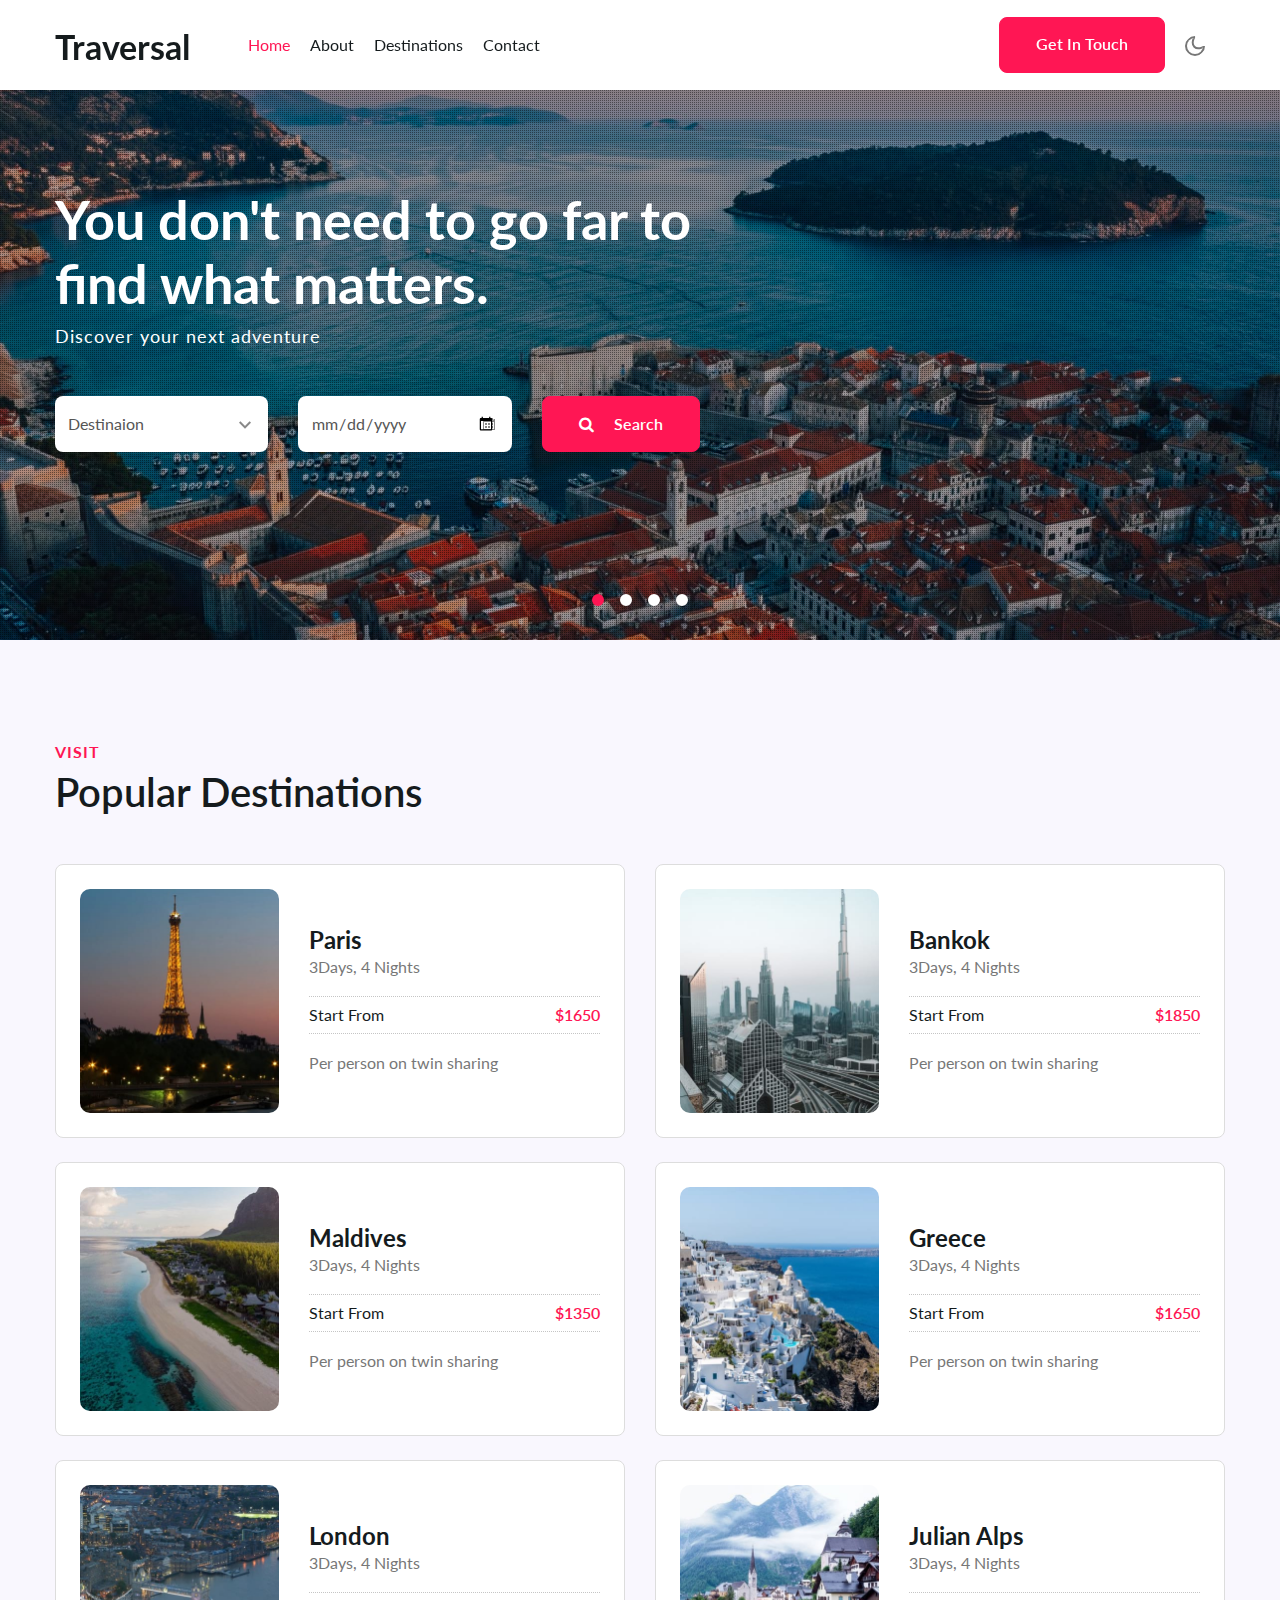
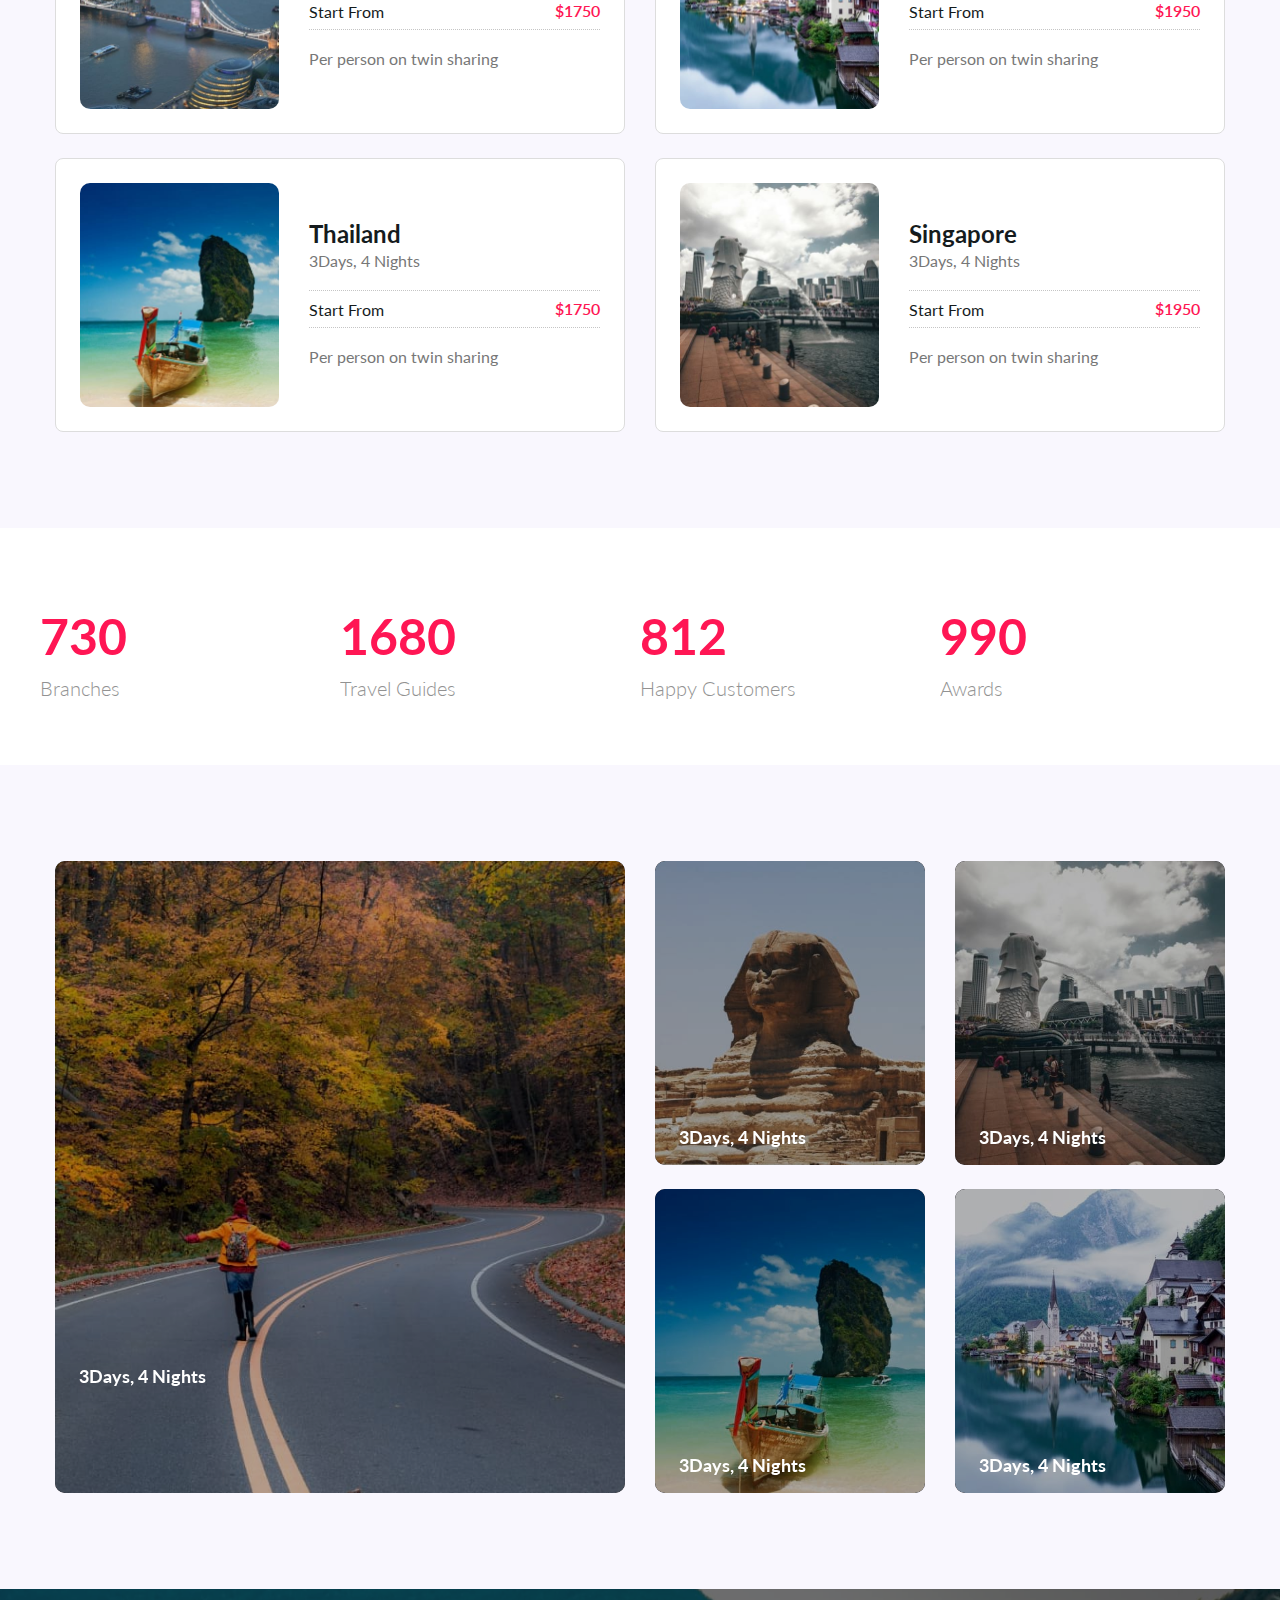
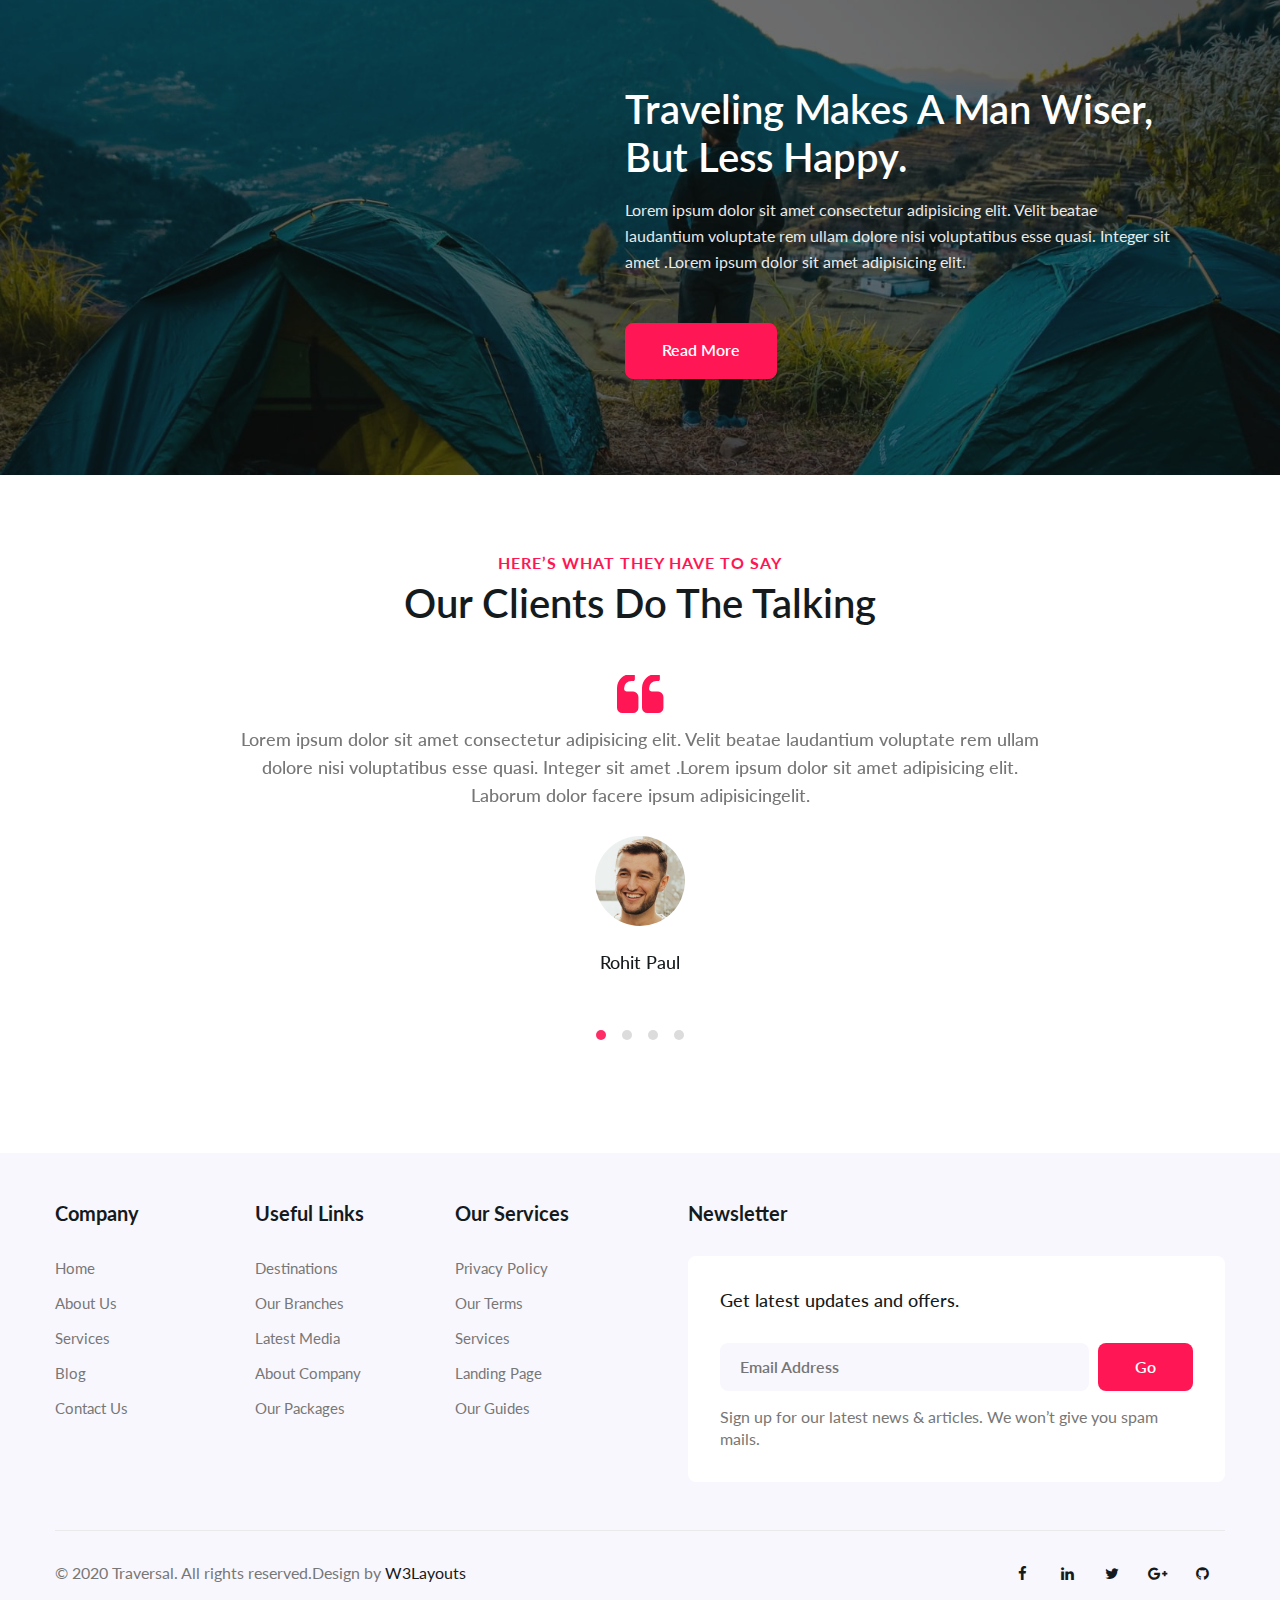
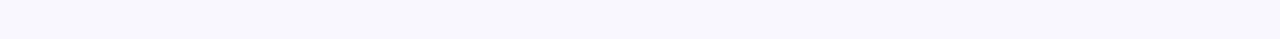
==== index.html @ b7032d06 "final" ====
<!--
Author: W3layouts
Author URL: http://w3layouts.com
-->
<!doctype html>
<html lang="zxx">

<head>
  <!-- Required meta tags -->
  <meta charset="utf-8">
  <meta name="viewport" content="width=device-width, initial-scale=1, shrink-to-fit=no">
  <title>Traversal Travel Category Bootstrap Responsive Template | Home :: W3layouts</title>
  <!-- google fonts -->
  <link href="//fonts.googleapis.com/css2?family=Montserrat:wght@300;400;600;700&display=swap" rel="stylesheet">
  <link href="//fonts.googleapis.com/css2?family=Lato:ital,wght@0,300;0,400;0,700;1,400&display=swap"
    rel="stylesheet">
  <!-- google fonts -->
  <!-- Template CSS -->
  <link rel="stylesheet" href="assets/css/style-starter.css">
  <!-- Template CSS -->
</head>

<body>
  <!--header-->
  <header id="site-header" class="fixed-top">
    <div class="container">
      <nav class="navbar navbar-expand-lg stroke">
        <h1><a class="navbar-brand mr-lg-5" href="index.html">
            Traversal
          </a></h1>
        <!-- if logo is image enable this   
      <a class="navbar-brand" href="#index.html">
          <img src="image-path" alt="Your logo" title="Your logo" style="height:35px;" />
      </a> -->
        <button class="navbar-toggler  collapsed bg-gradient" type="button" data-toggle="collapse"
          data-target="#navbarTogglerDemo02" aria-controls="navbarTogglerDemo02" aria-expanded="false"
          aria-label="Toggle navigation">
          <span class="navbar-toggler-icon fa icon-expand fa-bars"></span>
          <span class="navbar-toggler-icon fa icon-close fa-times"></span>
          </span>
        </button>

        <div class="collapse navbar-collapse" id="navbarTogglerDemo02">
          <ul class="navbar-nav mr-auto">
            <li class="nav-item active">
              <a class="nav-link" href="index.html">Home <span class="sr-only">(current)</span></a>
            </li>
            <li class="nav-item">
              <a class="nav-link" href="about.html">About</a>
            </li>
            <li class="nav-item">
              <a class="nav-link" href="services.html">Destinations</a>
            </li>
    
            <li class="nav-item">
              <a class="nav-link" href="contact.html">Contact</a>
            </li>

          </ul>
        </div>
        <div class="d-lg-block d-none">
          <a href="contact.html" class="btn btn-style btn-secondary">Get In Touch</a>
        </div>
        <!-- toggle switch for light and dark theme -->
        <div class="mobile-position">
          <nav class="navigation">
            <div class="theme-switch-wrapper">
              <label class="theme-switch" for="checkbox">
                <input type="checkbox" id="checkbox">
                <div class="mode-container">
                  <i class="gg-sun"></i>
                  <i class="gg-moon"></i>
                </div>
              </label>
            </div>
          </nav>
        </div>
        <!-- //toggle switch for light and dark theme -->
      </nav>
    </div>
  </header>
  <!-- //header -->
  <!--banner-slider-->
  <!-- main-slider -->
  <section class="w3l-main-slider" id="home">
    <div class="banner-content">
      <div id="demo-1"
        data-zs-src='["assets/images/banner1.jpg", "assets/images/banner2.jpg","assets/images/banner3.jpg", "assets/images/banner4.jpg"]'
        data-zs-overlay="dots">
        <div class="demo-inner-content">
          <div class="container">
            <div class="banner-infhny">
              <h3>You don't need to go far to find what matters.</h3>
              <h6 class="mb-3">Discover your next adventure</h6>
              <div class="flex-wrap search-wthree-field mt-md-5 mt-4">
                <form action="#" method="post" class="booking-form">
                  <div class="row book-form">
                    <div class="form-input col-md-4 mt-md-0 mt-3">

                      <select name="selectpicker" class="selectpicker">
                        <option value="">Destinaion</option>
                        <option value="africa">Africa</option>
                        <option value="america">America</option>
                        <option value="asia">Asia</option>
                        <option value="eastern-europe">Eastern Europe</option>
                        <option value="europe">Europe</option>
                        <option value="south-america">South America</option>
                      </select>

                    </div>
                    <div class="form-input col-md-4 mt-md-0 mt-3">

                      <input type="date" name="" placeholder="Date" required="">
                    </div>
                    <div class="bottom-btn col-md-4 mt-md-0 mt-3">
                      <button class="btn btn-style btn-secondary"><span class="fa fa-search mr-3"
                          aria-hidden="true"></span> Search</button>
                    </div>
                  </div>
                </form>
              </div>
            </div>
          </div>
        </div>
      </div>
    </div>
  </section>
  <!-- /main-slider -->
  <!-- //banner-slider-->

  <!--/grids-->
  <section class="w3l-grids-3 py-5">
    <div class="container py-md-5">
      <div class="title-content text-left mb-lg-5 mb-4">
        <h6 class="sub-title">Visit</h6>
        <h3 class="hny-title">Popular Destinations</h3>
      </div>
      <div class="row bottom-ab-grids">
  <!--/row-grids-->
        <div class="col-lg-6 subject-card mt-lg-0 mt-4">
          <div class="subject-card-header p-4">
            <a href="#" class="card_title p-lg-4d-block">
              <div class="row align-items-center">
                <div class="col-sm-5 subject-img">
                  <img src="assets/images/g1.jpg" class="img-fluid" alt="">
                </div>
                <div class="col-sm-7 subject-content mt-sm-0 mt-4">
                  <h4>Paris</h4>
                  <p>3Days, 4 Nights</p>
                  <div class="dst-btm">
                    <h6 class=""> Start From </h6>
                    <span>$1650</span>
                  </div>
                  <p class="sub-para">Per person on twin sharing</p>
                </div>
              </div>
            </a>
          </div>
        </div>
        <div class="col-lg-6 subject-card mt-lg-0 mt-4">
          <div class="subject-card-header p-4">
            <a href="#" class="card_title p-lg-4d-block">
              <div class="row align-items-center">
                <div class="col-sm-5 subject-img">
                  <img src="assets/images/g2.jpg" class="img-fluid" alt="">
                </div>
                <div class="col-sm-7 subject-content mt-sm-0 mt-4">
                  <h4>Bankok</h4>
                  <p>3Days, 4 Nights</p>
                  <div class="dst-btm">
                    <h6 class=""> Start From </h6>
                    <span>$1850</span>
                  </div>
                  <p class="sub-para">Per person on twin sharing</p>
                </div>
              </div>
            </a>
          </div>
        </div>
          <!--//row-grids-->
            <!--/row-grids-->
        <div class="col-lg-6 subject-card mt-4">
          <div class="subject-card-header p-4">
            <a href="#" class="card_title p-lg-4d-block">
              <div class="row align-items-center">
                <div class="col-sm-5 subject-img">
                  <img src="assets/images/g3.jpg" class="img-fluid" alt="">
                </div>
                <div class="col-sm-7 subject-content mt-sm-0 mt-4">
                  <h4>Maldives</h4>
                  <p>3Days, 4 Nights</p>
                  <div class="dst-btm">
                    <h6 class=""> Start From </h6>
                    <span>$1350</span>
                  </div>
                  <p class="sub-para">Per person on twin sharing</p>
                </div>
              </div>
            </a>
          </div>
        </div>
        <div class="col-lg-6 subject-card mt-4">
          <div class="subject-card-header p-4">
            <a href="#" class="card_title p-lg-4d-block">
              <div class="row align-items-center">
                <div class="col-sm-5 subject-img">
                  <img src="assets/images/g4.jpg" class="img-fluid" alt="">
                </div>
                <div class="col-sm-7 subject-content mt-sm-0 mt-4">
                  <h4>Greece</h4>
                  <p>3Days, 4 Nights</p>
                  <div class="dst-btm">
                    <h6 class=""> Start From </h6>
                    <span>$1650</span>
                  </div>
                  <p class="sub-para">Per person on twin sharing</p>
                </div>
              </div>
            </a>
          </div>
        </div>
          <!--//row-grids-->
            <!--/row-grids-->
        <div class="col-lg-6 subject-card mt-4">
          <div class="subject-card-header p-4">
            <a href="#" class="card_title p-lg-4d-block">
              <div class="row align-items-center">
                <div class="col-sm-5 subject-img">
                  <img src="assets/images/g5.jpg" class="img-fluid" alt="">
                </div>
                <div class="col-sm-7 subject-content mt-sm-0 mt-4">
                  <h4>London</h4>
                  <p>3Days, 4 Nights</p>
                  <div class="dst-btm">
                    <h6 class=""> Start From </h6>
                    <span>$1750</span>
                  </div>
                  <p class="sub-para">Per person on twin sharing</p>
                </div>
              </div>
            </a>
          </div>
        </div>
        <div class="col-lg-6 subject-card mt-4">
          <div class="subject-card-header p-4">
            <a href="#" class="card_title p-lg-4d-block">
              <div class="row align-items-center">
                <div class="col-sm-5 subject-img">
                  <img src="assets/images/g6.jpg" class="img-fluid" alt="">
                </div>
                <div class="col-sm-7 subject-content mt-sm-0 mt-4">
                  <h4>Julian Alps</h4>
                  <p>3Days, 4 Nights</p>
                  <div class="dst-btm">
                    <h6 class=""> Start From </h6>
                    <span>$1950</span>
                  </div>
                  <p class="sub-para">Per person on twin sharing</p>
                </div>
              </div>
            </a>
          </div>
        </div>
          <!--//row-grids-->
                  <!--/row-grids-->
        <div class="col-lg-6 subject-card mt-4">
          <div class="subject-card-header p-4">
            <a href="#" class="card_title p-lg-4d-block">
              <div class="row align-items-center">
                <div class="col-sm-5 subject-img">
                  <img src="assets/images/g7.jpg" class="img-fluid" alt="">
                </div>
                <div class="col-sm-7 subject-content mt-sm-0 mt-4">
                  <h4>Thailand</h4>
                  <p>3Days, 4 Nights</p>
                  <div class="dst-btm">
                    <h6 class=""> Start From </h6>
                    <span>$1750</span>
                  </div>
                  <p class="sub-para">Per person on twin sharing</p>
                </div>
              </div>
            </a>
          </div>
        </div>
        <div class="col-lg-6 subject-card mt-4">
          <div class="subject-card-header p-4">
            <a href="#" class="card_title p-lg-4d-block">
              <div class="row align-items-center">
                <div class="col-sm-5 subject-img">
                  <img src="assets/images/g8.jpg" class="img-fluid" alt="">
                </div>
                <div class="col-sm-7 subject-content mt-sm-0 mt-4">
                  <h4>Singapore</h4>
                  <p>3Days, 4 Nights</p>
                  <div class="dst-btm">
                    <h6 class=""> Start From </h6>
                    <span>$1950</span>
                  </div>
                  <p class="sub-para">Per person on twin sharing</p>
                </div>
              </div>
            </a>
          </div>
        </div>
          <!--//row-grids-->
      </div>
    </div>
  </section>
  <!--//grids-->
  <!-- stats -->
  <section class="w3l-stats py-5" id="stats">
    <div class="gallery-inner container py-lg-0 py-3">
      <div class="row stats-con pb-lg-3">
        <div class="col-lg-3 col-6 stats_info counter_grid">
          <p class="counter">730</p>
          <h4>Branches</h4>
        </div>
        <div class="col-lg-3 col-6 stats_info counter_grid1">
          <p class="counter">1680</p>
          <h4>Travel Guides</h4>
        </div>
        <div class="col-lg-3 col-6 stats_info counter_grid mt-lg-0 mt-5">
          <p class="counter">812</p>
          <h4>Happy Customers</h4>
        </div>
        <div class="col-lg-3 col-6 stats_info counter_grid2 mt-lg-0 mt-5">
          <p class="counter">990</p>
          <h4>Awards</h4>
        </div>
      </div>
    </div>
  </section>
  <!-- //stats -->
  <!--/-->
  <div class="best-rooms py-5">
    <div class="container py-md-5">
        <div class="ban-content-inf row">
            <div class="maghny-gd-1 col-lg-6">
              <div class="maghny-grid">
                <figure class="effect-lily border-radius  m-0">
                    <img class="img-fluid" src="assets/images/g10.jpg" alt="" />
                    <figcaption>
                        <div>
                            <h4>3Days, 4 Nights</h4>
                            <p>From 1720$ </p>
                        </div>

                    </figcaption>
                </figure>
            </div>
            </div>
            <div class="maghny-gd-1 col-lg-6 mt-lg-0 mt-4">
                <div class="row">
                    <div class="maghny-gd-1 col-6">
                        <div class="maghny-grid">
                            <figure class="effect-lily border-radius">
                                <img class="img-fluid" src="assets/images/g9.jpg" alt="" />
                                <figcaption>
                                    <div>
                                        <h4>3Days, 4 Nights</h4>
                                        <p>From 1220$ </p>
                                    </div>

                                </figcaption>
                            </figure>
                        </div>
                    </div>
                    <div class="maghny-gd-1 col-6">
                        <div class="maghny-grid">
                            <figure class="effect-lily border-radius">
                                <img class="img-fluid" src="assets/images/g8.jpg" alt="" />
                                <figcaption>
                                    <div>
                                        <h4>3Days, 4 Nights</h4>
                                        <p>From 1620$ </p>
                                    </div>

                                </figcaption>
                            </figure>
                        </div>
                    </div>
                    <div class="maghny-gd-1 col-6 mt-4">
                        <div class="maghny-grid">
                            <figure class="effect-lily border-radius">
                                <img class="img-fluid" src="assets/images/g7.jpg" alt="" />
                                <figcaption>
                                    <div>
                                        <h4>3Days, 4 Nights</h4>
                                        <p>From 1820$ </p>
                                    </div>

                                </figcaption>
                            </figure>
                        </div>
                    </div>
                    <div class="maghny-gd-1 col-6 mt-4">
                        <div class="maghny-grid">
                            <figure class="effect-lily border-radius">
                                <img class="img-fluid" src="assets/images/g6.jpg" alt="" />
                                <figcaption>
                                    <div>
                                        <h4>3Days, 4 Nights</h4>
                                        <p>From 1520$ </p>
                                    </div>

                                </figcaption>
                            </figure>
                        </div>
                    </div>
                </div>
            </div>
        </div>
    </div>
</div>
  <!-- //stats -->
  <!--/w3l-bottom-->
  <section class="w3l-bottom py-5">
    <div class="container py-md-4 py-3 text-center">
      <div class="row my-lg-4 mt-4">
        <div class="col-lg-9 col-md-10 ml-auto">
          <div class="bottom-info ml-auto">
            <div class="header-section text-left">
              <h3 class="hny-title two">Traveling makes a man wiser, but less happy.</h3>
              <p class="mt-3 pr-lg-5">Lorem ipsum dolor sit amet consectetur adipisicing elit. Velit beatae laudantium
                voluptate rem ullam dolore nisi voluptatibus esse quasi. Integer sit amet .Lorem ipsum dolor sit
                amet adipisicing elit.</p>
              <a href="about.html" class="btn btn-style btn-secondary mt-5">Read More</a>
            </div>
           

          </div>
        </div>
      </div>
    </div>
  </section>
  <!--//w3l-bottom-->
  <!-- testimonials -->
  <section class="w3l-clients" id="clients">
    <!-- /grids -->
    <div class="cusrtomer-layout py-5">
      <div class="container py-lg-4 py-md-3 pb-lg-0">
        <div class="heading text-center mx-auto">
          <h6 class="sub-title text-center">Here’s what they have to say</h6>
          <h3 class="hny-title mb-md-5 mb-4">our clients do the talking</h3>
        </div>
        <!-- /grids -->
        <div class="testimonial-width">
          <div id="owl-demo1" class="owl-two owl-carousel owl-theme">
            <div class="item">
              <div class="testimonial-content">
                <div class="testimonial">
                  <blockquote>
                    <span class="fa fa-quote-left" aria-hidden="true"></span>
                    Lorem ipsum dolor sit amet consectetur adipisicing elit. Velit beatae laudantium
                    voluptate rem ullam dolore nisi voluptatibus esse quasi. Integer sit amet .Lorem ipsum dolor sit
                    amet adipisicing elit. Laborum dolor facere ipsum adipisicingelit.
                  </blockquote>
                  <div class="testi-des">
                    <div class="test-img"><img src="assets/images/c1.jpg" class="img-fluid" alt="client-img">
                    </div>
                    <div class="peopl align-self">
                      <h3>Rohit Paul</h3>
                      <p class="indentity">Example City</p>
                    </div>
                  </div>
                </div>
              </div>
            </div>
            <div class="item">
              <div class="testimonial-content">
                <div class="testimonial">
                  <blockquote>
                    <span class="fa fa-quote-left" aria-hidden="true"></span>
                    Lorem ipsum dolor sit amet consectetur adipisicing elit. Velit beatae laudantium
                    voluptate rem ullam dolore nisi voluptatibus esse quasi. Integer sit amet .Lorem ipsum dolor sit
                    amet adipisicing elit. Laborum dolor facere ipsum adipisicingelit.
                  </blockquote>
                  <div class="testi-des">
                    <div class="test-img"><img src="assets/images/c2.jpg" class="img-fluid" alt="client-img">
                    </div>
                    <div class="peopl align-self">
                      <h3>Shveta</h3>
                      <p class="indentity">Example City</p>
                    </div>
                  </div>
                </div>
              </div>
            </div>
            <div class="item">
              <div class="testimonial-content">
                <div class="testimonial">
                  <blockquote>
                    <span class="fa fa-quote-left" aria-hidden="true"></span>
                    Lorem ipsum dolor sit amet consectetur adipisicing elit. Velit beatae laudantium
                    voluptate rem ullam dolore nisi voluptatibus esse quasi. Integer sit amet .Lorem ipsum dolor sit
                    amet adipisicing elit. Laborum dolor facere ipsum adipisicingelit.
                  </blockquote>
                  <div class="testi-des">
                    <div class="test-img"><img src="assets/images/c3.jpg" class="img-fluid" alt="client-img">
                    </div>
                    <div class="peopl align-self">
                      <h3>Roy Linderson</h3>
                      <p class="indentity">Example City</p>
                    </div>
                  </div>
                </div>
              </div>
            </div>
            <div class="item">
              <div class="testimonial-content">
                <div class="testimonial">
                  <blockquote>
                    <span class="fa fa-quote-left" aria-hidden="true"></span>
                    Lorem ipsum dolor sit amet consectetur adipisicing elit. Velit beatae laudantium
                    voluptate rem ullam dolore nisi voluptatibus esse quasi. Integer sit amet .Lorem ipsum dolor sit
                    amet adipisicing elit. Laborum dolor facere ipsum adipisicingelit.
                  </blockquote>
                  <div class="testi-des">
                    <div class="test-img"><img src="assets/images/c4.jpg" class="img-fluid" alt="client-img">
                    </div>
                    <div class="peopl align-self">
                      <h3>Mike Thyson</h3>
                      <p class="indentity">Example City</p>
                    </div>
                  </div>
                </div>
              </div>
            </div>


          </div>
        </div>
      </div>
      <!-- /grids -->
    </div>
    <!-- //grids -->
  </section>
  <!-- //testimonials -->

  <!--/w3l-footer-29-main-->
  <footer>
    <!-- footer -->
    <section class="w3l-footer">
      <div class="w3l-footer-16-main py-5">
        <div class="container">
          <div class="row">
            <div class="col-lg-6 column">
              <div class="row">
                <div class="col-md-4 column">
                  <h3>Company</h3>
                  <ul class="footer-gd-16">
                    <li><a href="index.html">Home</a></li>
                    <li><a href="about.html">About Us</a></li>
                    <li><a href="services.html">Services</a></li>
                    <li><a href="blog.html">Blog</a></li>
                    <li><a href="contact.html">Contact Us</a></li>
                  </ul>
                </div>
                <div class="col-md-4 column mt-md-0 mt-4">
                  <h3>Useful Links</h3>
                  <ul class="footer-gd-16">
                    <li><a href="#url">Destinations</a></li>
                    <li><a href="#url">Our Branches</a></li>
                    <li><a href="#url">Latest Media</a></li>
                    <li><a href="about.html">About Company</a></li>
                    <li><a href="#url">Our Packages</a></li>
                  </ul>
                </div>
                <div class="col-md-4 column mt-md-0 mt-4">
                  <h3>Our Services</h3>
                  <ul class="footer-gd-16">
                    <li><a href="#url">Privacy Policy</a></li>
                    <li><a href="#url">Our Terms</a></li>
                    <li><a href="services.html">Services</a></li>
                    <li><a href="landing-single.html">Landing Page</a></li>
                    <li><a href="#url">Our Guides</a></li>
                  </ul>
                </div>
              </div>
            </div>
            <div class="col-lg-6 col-md-12 column pl-lg-5 column4 mt-lg-0 mt-5">
              <h3>Newsletter </h3>
              <div class="end-column">
                <h4>Get latest updates and offers.</h4>
                <form action="#" class="subscribe" method="post">
                  <input type="email" name="email" placeholder="Email Address" required="">
                  <button type="submit">Go</button>
                </form>
                <p>Sign up for our latest news & articles. We won’t give you spam mails.</p>
              </div>
            </div>
          </div>
          <div class="d-flex below-section justify-content-between align-items-center pt-4 mt-5">
            <div class="columns text-lg-left text-center">
              <p>&copy; 2020 Traversal. All rights reserved.Design by <a href="https://w3layouts.com/" target="_blank">
                W3Layouts</a>
              </p>
            </div>
            <div class="columns-2 mt-lg-0 mt-3">
              <ul class="social">
                <li><a href="#facebook"><span class="fa fa-facebook" aria-hidden="true"></span></a>
                </li>
                <li><a href="#linkedin"><span class="fa fa-linkedin" aria-hidden="true"></span></a>
                </li>
                <li><a href="#twitter"><span class="fa fa-twitter" aria-hidden="true"></span></a>
                </li>
                <li><a href="#google"><span class="fa fa-google-plus" aria-hidden="true"></span></a>
                </li>
                <li><a href="#github"><span class="fa fa-github" aria-hidden="true"></span></a>
                </li>
              </ul>
            </div>
          </div>
        </div>
      </div>
  
      <!-- move top -->
      <button onclick="topFunction()" id="movetop" title="Go to top">
        <span class="fa fa-angle-up"></span>
      </button>
      <script>
        // When the user scrolls down 20px from the top of the document, show the button
        window.onscroll = function () {
          scrollFunction()
        };
  
        function scrollFunction() {
          if (document.body.scrollTop > 20 || document.documentElement.scrollTop > 20) {
            document.getElementById("movetop").style.display = "block";
          } else {
            document.getElementById("movetop").style.display = "none";
          }
        }
  
        // When the user clicks on the button, scroll to the top of the document
        function topFunction() {
          document.body.scrollTop = 0;
          document.documentElement.scrollTop = 0;
        }
      </script>
      <!-- //move top -->
      <script>
        $(function () {
          $('.navbar-toggler').click(function () {
            $('body').toggleClass('noscroll');
          })
        });
      </script>
    </section>
    <!-- //footer -->
  </footer>
  <!-- Template JavaScript -->
  <script src="assets/js/jquery-3.3.1.min.js"></script>
  <script src="assets/js/theme-change.js"></script>
  <!--/slider-js-->
  <script src="assets/js/jquery.min.js"></script>
  <script src="assets/js/modernizr-2.6.2.min.js"></script>
  <script src="assets/js/jquery.zoomslider.min.js"></script>
  <!--//slider-js-->
  <script src="assets/js/owl.carousel.js"></script>
  <!-- script for tesimonials carousel slider -->
  <script>
    $(document).ready(function () {
      $("#owl-demo1").owlCarousel({
        loop: true,
        margin: 20,
        nav: false,
        responsiveClass: true,
        responsive: {
          0: {
            items: 1,
            nav: false
          },
          736: {
            items: 1,
            nav: false
          },
          1000: {
            items: 1,
            nav: false,
            loop: true
          }
        }
      })
    })
  </script>
  <!-- //script for tesimonials carousel slider -->
  <!-- stats number counter-->
  <script src="assets/js/jquery.waypoints.min.js"></script>
  <script src="assets/js/jquery.countup.js"></script>
  <script>
    $('.counter').countUp();
  </script>
  <!-- //stats number counter -->

  <!--/MENU-JS-->
  <script>
    $(window).on("scroll", function () {
      var scroll = $(window).scrollTop();

      if (scroll >= 80) {
        $("#site-header").addClass("nav-fixed");
      } else {
        $("#site-header").removeClass("nav-fixed");
      }
    });

    //Main navigation Active Class Add Remove
    $(".navbar-toggler").on("click", function () {
      $("header").toggleClass("active");
    });
    $(document).on("ready", function () {
      if ($(window).width() > 991) {
        $("header").removeClass("active");
      }
      $(window).on("resize", function () {
        if ($(window).width() > 991) {
          $("header").removeClass("active");
        }
      });
    });
  </script>
  <!--//MENU-JS-->

  <script src="assets/js/bootstrap.min.js"></script>

</body>

</html>
---- assets/css/style-starter.css ----
@charset "UTF-8";

/*--
Author: W3layouts
Author URL: http://w3layouts.com
--*/
/*!
 * Bootstrap v4.4.1 (https://getbootstrap.com/)
 * Copyright 2011-2019 The Bootstrap Authors
 * Copyright 2011-2019 Twitter, Inc.
 * Licensed under MIT (https://github.com/twbs/bootstrap/blob/master/LICENSE)
 */
:root {
  --blue: #007bff;
  --indigo: #6610f2;
  --purple: #6f42c1;
  --pink: #e83e8c;
  --red: #dc3545;
  --orange: #fd7e14;
  --yellow: #ffc107;
  --green: #28a745;
  --teal: #20c997;
  --cyan: #17a2b8;
  --white: #fff;
  --gray: #6c757d;
  --gray-dark: #343a40;
  --primary: #000000;
  --secondary: #FF1654;
  --success: #28a745;
  --info: #17a2b8;
  --warning: #ffc107;
  --danger: #dc3545;
  --light: #f8f9fa;
  --dark: #343a40;
  --breakpoint-xs: 0;
  --breakpoint-sm: 576px;
  --breakpoint-md: 768px;
  --breakpoint-lg: 992px;
  --breakpoint-xl: 1200px;
  --font-family-sans-serif: -apple-system, BlinkMacSystemFont, "Segoe UI", Roboto, "Helvetica Neue", Arial, "Noto Sans", sans-serif, "Apple Color Emoji", "Segoe UI Emoji", "Segoe UI Symbol", "Noto Color Emoji";
  --font-family-monospace: SFMono-Regular, Menlo, Monaco, Consolas, "Liberation Mono", "Courier New", monospace;
}

*,
*::before,
*::after {
  box-sizing: border-box;
}

html {
  font-family: 'Lato', sans-serif;
  line-height: 1.15;
  -webkit-text-size-adjust: 100%;
  -webkit-tap-highlight-color: rgba(0, 0, 0, 0);
}

article,
aside,
figcaption,
figure,
footer,
header,
hgroup,
main,
nav,
section {
  display: block;
}

body {
  margin: 0;
  font-family: -apple-system, BlinkMacSystemFont, "Segoe UI", Roboto, "Helvetica Neue", Arial, "Noto Sans", sans-serif, "Apple Color Emoji", "Segoe UI Emoji", "Segoe UI Symbol", "Noto Color Emoji";
  font-size: 1rem;
  font-weight: 400;
  line-height: 1.5;
  color: #212529;
  text-align: left;
  background-color: #fff;
}

[tabindex="-1"]:focus:not(:focus-visible) {
  outline: 0 !important;
}

hr {
  box-sizing: content-box;
  height: 0;
  overflow: visible;
}

h1,
h2,
h3,
h4,
h5,
h6 {
  margin-top: 0;
  margin-bottom: 0.5rem;
}

p {
  margin-top: 0;
  margin-bottom: 1rem;
}

abbr[title],
abbr[data-original-title] {
  text-decoration: underline;
  -webkit-text-decoration: underline dotted;
  text-decoration: underline dotted;
  cursor: help;
  border-bottom: 0;
  -webkit-text-decoration-skip-ink: none;
  text-decoration-skip-ink: none;
}

address {
  margin-bottom: 1rem;
  font-style: normal;
  line-height: inherit;
}

ol,
ul,
dl {
  margin-top: 0;
  margin-bottom: 1rem;
}

ol ol,
ul ul,
ol ul,
ul ol {
  margin-bottom: 0;
}

dt {
  font-weight: 700;
}

dd {
  margin-bottom: .5rem;
  margin-left: 0;
}

blockquote {
  margin: 0 0 1rem;
}

b,
strong {
  font-weight: bolder;
}

small {
  font-size: 80%;
}

sub,
sup {
  position: relative;
  font-size: 75%;
  line-height: 0;
  vertical-align: baseline;
}

sub {
  bottom: -.25em;
}

sup {
  top: -.5em;
}

a {
  color: #000000;
  text-decoration: none;
  background-color: transparent;
}

a:hover {
  color: #000000;
  text-decoration: underline;
}

a:not([href]) {
  color: inherit;
  text-decoration: none;
}

a:not([href]):hover {
  color: inherit;
  text-decoration: none;
}

pre,
code,
kbd,
samp {
  font-family: SFMono-Regular, Menlo, Monaco, Consolas, "Liberation Mono", "Courier New", monospace;
  font-size: 1em;
}

pre {
  margin-top: 0;
  margin-bottom: 1rem;
  overflow: auto;
}

figure {
  margin: 0 0 1rem;
}

img {
  vertical-align: middle;
  border-style: none;
}

svg {
  overflow: hidden;
  vertical-align: middle;
}

table {
  border-collapse: collapse;
}

caption {
  padding-top: 0.75rem;
  padding-bottom: 0.75rem;
  color: #6c757d;
  text-align: left;
  caption-side: bottom;
}

th {
  text-align: inherit;
}

label {
  display: inline-block;
  margin-bottom: 0.5rem;
}

button {
  border-radius: 0;
}

button:focus {
  outline: 1px dotted;
  outline: 5px auto -webkit-focus-ring-color;
}

input,
button,
select,
optgroup,
textarea {
  margin: 0;
  font-family: 'Lato', sans-serif;
  font-size: inherit;
  line-height: inherit;
}

button,
input {
  overflow: visible;
}

button,
select {
  text-transform: none;
}

select {
  word-wrap: normal;
}

button,
[type="button"],
[type="reset"],
[type="submit"] {
  -webkit-appearance: button;
}

button:not(:disabled),
[type="button"]:not(:disabled),
[type="reset"]:not(:disabled),
[type="submit"]:not(:disabled) {
  cursor: pointer;
}

button::-moz-focus-inner,
[type="button"]::-moz-focus-inner,
[type="reset"]::-moz-focus-inner,
[type="submit"]::-moz-focus-inner {
  padding: 0;
  border-style: none;
}

input[type="radio"],
input[type="checkbox"] {
  box-sizing: border-box;
  padding: 0;
}

input[type="date"],
input[type="time"],
input[type="datetime-local"],
input[type="month"] {
  -webkit-appearance: listbox;
}

textarea {
  overflow: auto;
  resize: vertical;
}

fieldset {
  min-width: 0;
  padding: 0;
  margin: 0;
  border: 0;
}

legend {
  display: block;
  width: 100%;
  max-width: 100%;
  padding: 0;
  margin-bottom: .5rem;
  font-size: 1.5rem;
  line-height: inherit;
  color: inherit;
  white-space: normal;
}

@media (max-width: 1200px) {
  legend {
    font-size: calc(1.275rem + 0.3vw);
  }
}

progress {
  vertical-align: baseline;
}

[type="number"]::-webkit-inner-spin-button,
[type="number"]::-webkit-outer-spin-button {
  height: auto;
}

[type="search"] {
  outline-offset: -2px;
  -webkit-appearance: none;
}

[type="search"]::-webkit-search-decoration {
  -webkit-appearance: none;
}

::-webkit-file-upload-button {
  font: inherit;
  -webkit-appearance: button;
}

output {
  display: inline-block;
}

summary {
  display: list-item;
  cursor: pointer;
}

template {
  display: none;
}

[hidden] {
  display: none !important;
}

h1,
h2,
h3,
h4,
h5,
h6,
.h1,
.h2,
.h3,
.h4,
.h5,
.h6 {
  margin-bottom: 0.5rem;
  font-weight: 500;
  line-height: 1.2;
}

h1,
.h1 {
  font-size: 2.5rem;
}

@media (max-width: 1200px) {

  h1,
  .h1 {
    font-size: calc(1.375rem + 1.5vw);
  }
}

h2,
.h2 {
  font-size: 2rem;
}

@media (max-width: 1200px) {

  h2,
  .h2 {
    font-size: calc(1.325rem + 0.9vw);
  }
}

h3,
.h3 {
  font-size: 1.75rem;
}

@media (max-width: 1200px) {

  h3,
  .h3 {
    font-size: calc(1.3rem + 0.6vw);
  }
}

h4,
.h4 {
  font-size: 1.5rem;
}

@media (max-width: 1200px) {

  h4,
  .h4 {
    font-size: calc(1.275rem + 0.3vw);
  }
}

h5,
.h5 {
  font-size: 1.25rem;
}

h6,
.h6 {
  font-size: 1rem;
}

.lead {
  font-size: 1.25rem;
  font-weight: 300;
}

.display-1 {
  font-size: 6rem;
  font-weight: 300;
  line-height: 1.2;
}

@media (max-width: 1200px) {
  .display-1 {
    font-size: calc(1.725rem + 5.7vw);
  }
}

.display-2 {
  font-size: 5.5rem;
  font-weight: 300;
  line-height: 1.2;
}

@media (max-width: 1200px) {
  .display-2 {
    font-size: calc(1.675rem + 5.1vw);
  }
}

.display-3 {
  font-size: 4.5rem;
  font-weight: 300;
  line-height: 1.2;
}

@media (max-width: 1200px) {
  .display-3 {
    font-size: calc(1.575rem + 3.9vw);
  }
}

.display-4 {
  font-size: 3.5rem;
  font-weight: 300;
  line-height: 1.2;
}

@media (max-width: 1200px) {
  .display-4 {
    font-size: calc(1.475rem + 2.7vw);
  }
}

hr {
  margin-top: 1rem;
  margin-bottom: 1rem;
  border: 0;
  border-top: 1px solid rgba(0, 0, 0, 0.1);
}

small,
.small {
  font-size: 80%;
  font-weight: 400;
}

mark,
.mark {
  padding: 0.2em;
  background-color: #fcf8e3;
}

.list-unstyled {
  padding-left: 0;
  list-style: none;
}

.list-inline {
  padding-left: 0;
  list-style: none;
}

.list-inline-item {
  display: inline-block;
}

.list-inline-item:not(:last-child) {
  margin-right: 0.5rem;
}

.initialism {
  font-size: 90%;
  text-transform: uppercase;
}

.blockquote {
  margin-bottom: 1rem;
  font-size: 1.25rem;
}

.blockquote-footer {
  display: block;
  font-size: 80%;
  color: var(--font-color);
  font-weight: 500;
}

.blockquote-footer::before {
  content: "\2014\00A0";
}

.img-fluid {
  max-width: 100%;
  height: auto;
}

.img-thumbnail {
  padding: 0.25rem;
  background-color: #fff;
  border: 1px solid #dee2e6;
  border-radius: 0.25rem;
  max-width: 100%;
  height: auto;
}

.figure {
  display: inline-block;
}

.figure-img {
  margin-bottom: 0.5rem;
  line-height: 1;
}

.figure-caption {
  font-size: 90%;
  color: #6c757d;
}

code {
  font-size: 87.5%;
  color: #e83e8c;
  word-wrap: break-word;
}

a>code {
  color: inherit;
}

kbd {
  padding: 0.2rem 0.4rem;
  font-size: 87.5%;
  color: #fff;
  background-color: #212529;
  border-radius: 0.2rem;
}

kbd kbd {
  padding: 0;
  font-size: 100%;
  font-weight: 700;
}

pre {
  display: block;
  font-size: 87.5%;
  color: #212529;
}

pre code {
  font-size: inherit;
  color: inherit;
  word-break: normal;
}

.pre-scrollable {
  max-height: 340px;
  overflow-y: scroll;
}

.container {
  width: 100%;
  padding-right: 15px;
  padding-left: 15px;
  margin-right: auto;
  margin-left: auto;
}

@media (min-width: 576px) {
  .container {
    max-width: 540px;
  }
}

@media (min-width: 768px) {
  .container {
    max-width: 720px;
  }
}

@media (min-width: 992px) {
  .container {
    max-width: 960px;
  }
}

@media (min-width: 1200px) {
  .container {
    max-width: 1140px;
  }
}

.container-fluid,
.container-sm,
.container-md,
.container-lg,
.container-xl {
  width: 100%;
  padding-right: 15px;
  padding-left: 15px;
  margin-right: auto;
  margin-left: auto;
}

@media (min-width: 576px) {

  .container,
  .container-sm {
    max-width: 540px;
  }
}

@media (min-width: 768px) {

  .container,
  .container-sm,
  .container-md {
    max-width: 720px;
  }
}

@media (min-width: 992px) {

  .container,
  .container-sm,
  .container-md,
  .container-lg {
    max-width: 960px;
  }
}

@media (min-width: 1200px) {

  .container,
  .container-sm,
  .container-md,
  .container-lg,
  .container-xl {
    max-width: 1140px;
  }
}

.row {
  display: flex;
  flex-wrap: wrap;
  margin-right: -15px;
  margin-left: -15px;
}

.no-gutters {
  margin-right: 0;
  margin-left: 0;
}

.no-gutters>.col,
.no-gutters>[class*="col-"] {
  padding-right: 0;
  padding-left: 0;
}

.col-1,
.col-2,
.col-3,
.col-4,
.col-5,
.col-6,
.col-7,
.col-8,
.col-9,
.col-10,
.col-11,
.col-12,
.col,
.col-auto,
.col-sm-1,
.col-sm-2,
.col-sm-3,
.col-sm-4,
.col-sm-5,
.col-sm-6,
.col-sm-7,
.col-sm-8,
.col-sm-9,
.col-sm-10,
.col-sm-11,
.col-sm-12,
.col-sm,
.col-sm-auto,
.col-md-1,
.col-md-2,
.col-md-3,
.col-md-4,
.col-md-5,
.col-md-6,
.col-md-7,
.col-md-8,
.col-md-9,
.col-md-10,
.col-md-11,
.col-md-12,
.col-md,
.col-md-auto,
.col-lg-1,
.col-lg-2,
.col-lg-3,
.col-lg-4,
.col-lg-5,
.col-lg-6,
.col-lg-7,
.col-lg-8,
.col-lg-9,
.col-lg-10,
.col-lg-11,
.col-lg-12,
.col-lg,
.col-lg-auto,
.col-xl-1,
.col-xl-2,
.col-xl-3,
.col-xl-4,
.col-xl-5,
.col-xl-6,
.col-xl-7,
.col-xl-8,
.col-xl-9,
.col-xl-10,
.col-xl-11,
.col-xl-12,
.col-xl,
.col-xl-auto {
  position: relative;
  width: 100%;
  padding-right: 15px;
  padding-left: 15px;
}

.col {
  flex-basis: 0;
  flex-grow: 1;
  max-width: 100%;
}

.row-cols-1>* {
  flex: 0 0 100%;
  max-width: 100%;
}

.row-cols-2>* {
  flex: 0 0 50%;
  max-width: 50%;
}

.row-cols-3>* {
  flex: 0 0 33.33333%;
  max-width: 33.33333%;
}

.row-cols-4>* {
  flex: 0 0 25%;
  max-width: 25%;
}

.row-cols-5>* {
  flex: 0 0 20%;
  max-width: 20%;
}

.row-cols-6>* {
  flex: 0 0 16.66667%;
  max-width: 16.66667%;
}

.col-auto {
  flex: 0 0 auto;
  width: auto;
  max-width: 100%;
}

.col-1 {
  flex: 0 0 8.33333%;
  max-width: 8.33333%;
}

.col-2 {
  flex: 0 0 16.66667%;
  max-width: 16.66667%;
}

.col-3 {
  flex: 0 0 25%;
  max-width: 25%;
}

.col-4 {
  flex: 0 0 33.33333%;
  max-width: 33.33333%;
}

.col-5 {
  flex: 0 0 41.66667%;
  max-width: 41.66667%;
}

.col-6 {
  flex: 0 0 50%;
  max-width: 50%;
}

.col-7 {
  flex: 0 0 58.33333%;
  max-width: 58.33333%;
}

.col-8 {
  flex: 0 0 66.66667%;
  max-width: 66.66667%;
}

.col-9 {
  flex: 0 0 75%;
  max-width: 75%;
}

.col-10 {
  flex: 0 0 83.33333%;
  max-width: 83.33333%;
}

.col-11 {
  flex: 0 0 91.66667%;
  max-width: 91.66667%;
}

.col-12 {
  flex: 0 0 100%;
  max-width: 100%;
}

.order-first {
  order: -1;
}

.order-last {
  order: 13;
}

.order-0 {
  order: 0;
}

.order-1 {
  order: 1;
}

.order-2 {
  order: 2;
}

.order-3 {
  order: 3;
}

.order-4 {
  order: 4;
}

.order-5 {
  order: 5;
}

.order-6 {
  order: 6;
}

.order-7 {
  order: 7;
}

.order-8 {
  order: 8;
}

.order-9 {
  order: 9;
}

.order-10 {
  order: 10;
}

.order-11 {
  order: 11;
}

.order-12 {
  order: 12;
}

.offset-1 {
  margin-left: 8.33333%;
}

.offset-2 {
  margin-left: 16.66667%;
}

.offset-3 {
  margin-left: 25%;
}

.offset-4 {
  margin-left: 33.33333%;
}

.offset-5 {
  margin-left: 41.66667%;
}

.offset-6 {
  margin-left: 50%;
}

.offset-7 {
  margin-left: 58.33333%;
}

.offset-8 {
  margin-left: 66.66667%;
}

.offset-9 {
  margin-left: 75%;
}

.offset-10 {
  margin-left: 83.33333%;
}

.offset-11 {
  margin-left: 91.66667%;
}

@media (min-width: 576px) {
  .col-sm {
    flex-basis: 0;
    flex-grow: 1;
    max-width: 100%;
  }

  .row-cols-sm-1>* {
    flex: 0 0 100%;
    max-width: 100%;
  }

  .row-cols-sm-2>* {
    flex: 0 0 50%;
    max-width: 50%;
  }

  .row-cols-sm-3>* {
    flex: 0 0 33.33333%;
    max-width: 33.33333%;
  }

  .row-cols-sm-4>* {
    flex: 0 0 25%;
    max-width: 25%;
  }

  .row-cols-sm-5>* {
    flex: 0 0 20%;
    max-width: 20%;
  }

  .row-cols-sm-6>* {
    flex: 0 0 16.66667%;
    max-width: 16.66667%;
  }

  .col-sm-auto {
    flex: 0 0 auto;
    width: auto;
    max-width: 100%;
  }

  .col-sm-1 {
    flex: 0 0 8.33333%;
    max-width: 8.33333%;
  }

  .col-sm-2 {
    flex: 0 0 16.66667%;
    max-width: 16.66667%;
  }

  .col-sm-3 {
    flex: 0 0 25%;
    max-width: 25%;
  }

  .col-sm-4 {
    flex: 0 0 33.33333%;
    max-width: 33.33333%;
  }

  .col-sm-5 {
    flex: 0 0 41.66667%;
    max-width: 41.66667%;
  }

  .col-sm-6 {
    flex: 0 0 50%;
    max-width: 50%;
  }

  .col-sm-7 {
    flex: 0 0 58.33333%;
    max-width: 58.33333%;
  }

  .col-sm-8 {
    flex: 0 0 66.66667%;
    max-width: 66.66667%;
  }

  .col-sm-9 {
    flex: 0 0 75%;
    max-width: 75%;
  }

  .col-sm-10 {
    flex: 0 0 83.33333%;
    max-width: 83.33333%;
  }

  .col-sm-11 {
    flex: 0 0 91.66667%;
    max-width: 91.66667%;
  }

  .col-sm-12 {
    flex: 0 0 100%;
    max-width: 100%;
  }

  .order-sm-first {
    order: -1;
  }

  .order-sm-last {
    order: 13;
  }

  .order-sm-0 {
    order: 0;
  }

  .order-sm-1 {
    order: 1;
  }

  .order-sm-2 {
    order: 2;
  }

  .order-sm-3 {
    order: 3;
  }

  .order-sm-4 {
    order: 4;
  }

  .order-sm-5 {
    order: 5;
  }

  .order-sm-6 {
    order: 6;
  }

  .order-sm-7 {
    order: 7;
  }

  .order-sm-8 {
    order: 8;
  }

  .order-sm-9 {
    order: 9;
  }

  .order-sm-10 {
    order: 10;
  }

  .order-sm-11 {
    order: 11;
  }

  .order-sm-12 {
    order: 12;
  }

  .offset-sm-0 {
    margin-left: 0;
  }

  .offset-sm-1 {
    margin-left: 8.33333%;
  }

  .offset-sm-2 {
    margin-left: 16.66667%;
  }

  .offset-sm-3 {
    margin-left: 25%;
  }

  .offset-sm-4 {
    margin-left: 33.33333%;
  }

  .offset-sm-5 {
    margin-left: 41.66667%;
  }

  .offset-sm-6 {
    margin-left: 50%;
  }

  .offset-sm-7 {
    margin-left: 58.33333%;
  }

  .offset-sm-8 {
    margin-left: 66.66667%;
  }

  .offset-sm-9 {
    margin-left: 75%;
  }

  .offset-sm-10 {
    margin-left: 83.33333%;
  }

  .offset-sm-11 {
    margin-left: 91.66667%;
  }
}

@media (min-width: 768px) {
  .col-md {
    flex-basis: 0;
    flex-grow: 1;
    max-width: 100%;
  }

  .row-cols-md-1>* {
    flex: 0 0 100%;
    max-width: 100%;
  }

  .row-cols-md-2>* {
    flex: 0 0 50%;
    max-width: 50%;
  }

  .row-cols-md-3>* {
    flex: 0 0 33.33333%;
    max-width: 33.33333%;
  }

  .row-cols-md-4>* {
    flex: 0 0 25%;
    max-width: 25%;
  }

  .row-cols-md-5>* {
    flex: 0 0 20%;
    max-width: 20%;
  }

  .row-cols-md-6>* {
    flex: 0 0 16.66667%;
    max-width: 16.66667%;
  }

  .col-md-auto {
    flex: 0 0 auto;
    width: auto;
    max-width: 100%;
  }

  .col-md-1 {
    flex: 0 0 8.33333%;
    max-width: 8.33333%;
  }

  .col-md-2 {
    flex: 0 0 16.66667%;
    max-width: 16.66667%;
  }

  .col-md-3 {
    flex: 0 0 25%;
    max-width: 25%;
  }

  .col-md-4 {
    flex: 0 0 33.33333%;
    max-width: 33.33333%;
  }

  .col-md-5 {
    flex: 0 0 41.66667%;
    max-width: 41.66667%;
  }

  .col-md-6 {
    flex: 0 0 50%;
    max-width: 50%;
  }

  .col-md-7 {
    flex: 0 0 58.33333%;
    max-width: 58.33333%;
  }

  .col-md-8 {
    flex: 0 0 66.66667%;
    max-width: 66.66667%;
  }

  .col-md-9 {
    flex: 0 0 75%;
    max-width: 75%;
  }

  .col-md-10 {
    flex: 0 0 83.33333%;
    max-width: 83.33333%;
  }

  .col-md-11 {
    flex: 0 0 91.66667%;
    max-width: 91.66667%;
  }

  .col-md-12 {
    flex: 0 0 100%;
    max-width: 100%;
  }

  .order-md-first {
    order: -1;
  }

  .order-md-last {
    order: 13;
  }

  .order-md-0 {
    order: 0;
  }

  .order-md-1 {
    order: 1;
  }

  .order-md-2 {
    order: 2;
  }

  .order-md-3 {
    order: 3;
  }

  .order-md-4 {
    order: 4;
  }

  .order-md-5 {
    order: 5;
  }

  .order-md-6 {
    order: 6;
  }

  .order-md-7 {
    order: 7;
  }

  .order-md-8 {
    order: 8;
  }

  .order-md-9 {
    order: 9;
  }

  .order-md-10 {
    order: 10;
  }

  .order-md-11 {
    order: 11;
  }

  .order-md-12 {
    order: 12;
  }

  .offset-md-0 {
    margin-left: 0;
  }

  .offset-md-1 {
    margin-left: 8.33333%;
  }

  .offset-md-2 {
    margin-left: 16.66667%;
  }

  .offset-md-3 {
    margin-left: 25%;
  }

  .offset-md-4 {
    margin-left: 33.33333%;
  }

  .offset-md-5 {
    margin-left: 41.66667%;
  }

  .offset-md-6 {
    margin-left: 50%;
  }

  .offset-md-7 {
    margin-left: 58.33333%;
  }

  .offset-md-8 {
    margin-left: 66.66667%;
  }

  .offset-md-9 {
    margin-left: 75%;
  }

  .offset-md-10 {
    margin-left: 83.33333%;
  }

  .offset-md-11 {
    margin-left: 91.66667%;
  }
}

@media (min-width: 992px) {
  .col-lg {
    flex-basis: 0;
    flex-grow: 1;
    max-width: 100%;
  }

  .row-cols-lg-1>* {
    flex: 0 0 100%;
    max-width: 100%;
  }

  .row-cols-lg-2>* {
    flex: 0 0 50%;
    max-width: 50%;
  }

  .row-cols-lg-3>* {
    flex: 0 0 33.33333%;
    max-width: 33.33333%;
  }

  .row-cols-lg-4>* {
    flex: 0 0 25%;
    max-width: 25%;
  }

  .row-cols-lg-5>* {
    flex: 0 0 20%;
    max-width: 20%;
  }

  .row-cols-lg-6>* {
    flex: 0 0 16.66667%;
    max-width: 16.66667%;
  }

  .col-lg-auto {
    flex: 0 0 auto;
    width: auto;
    max-width: 100%;
  }

  .col-lg-1 {
    flex: 0 0 8.33333%;
    max-width: 8.33333%;
  }

  .col-lg-2 {
    flex: 0 0 16.66667%;
    max-width: 16.66667%;
  }

  .col-lg-3 {
    flex: 0 0 25%;
    max-width: 25%;
  }

  .col-lg-4 {
    flex: 0 0 33.33333%;
    max-width: 33.33333%;
  }

  .col-lg-5 {
    flex: 0 0 41.66667%;
    max-width: 41.66667%;
  }

  .col-lg-6 {
    flex: 0 0 50%;
    max-width: 50%;
  }

  .col-lg-7 {
    flex: 0 0 58.33333%;
    max-width: 58.33333%;
  }

  .col-lg-8 {
    flex: 0 0 66.66667%;
    max-width: 66.66667%;
  }

  .col-lg-9 {
    flex: 0 0 75%;
    max-width: 75%;
  }

  .col-lg-10 {
    flex: 0 0 83.33333%;
    max-width: 83.33333%;
  }

  .col-lg-11 {
    flex: 0 0 91.66667%;
    max-width: 91.66667%;
  }

  .col-lg-12 {
    flex: 0 0 100%;
    max-width: 100%;
  }

  .order-lg-first {
    order: -1;
  }

  .order-lg-last {
    order: 13;
  }

  .order-lg-0 {
    order: 0;
  }

  .order-lg-1 {
    order: 1;
  }

  .order-lg-2 {
    order: 2;
  }

  .order-lg-3 {
    order: 3;
  }

  .order-lg-4 {
    order: 4;
  }

  .order-lg-5 {
    order: 5;
  }

  .order-lg-6 {
    order: 6;
  }

  .order-lg-7 {
    order: 7;
  }

  .order-lg-8 {
    order: 8;
  }

  .order-lg-9 {
    order: 9;
  }

  .order-lg-10 {
    order: 10;
  }

  .order-lg-11 {
    order: 11;
  }

  .order-lg-12 {
    order: 12;
  }

  .offset-lg-0 {
    margin-left: 0;
  }

  .offset-lg-1 {
    margin-left: 8.33333%;
  }

  .offset-lg-2 {
    margin-left: 16.66667%;
  }

  .offset-lg-3 {
    margin-left: 25%;
  }

  .offset-lg-4 {
    margin-left: 33.33333%;
  }

  .offset-lg-5 {
    margin-left: 41.66667%;
  }

  .offset-lg-6 {
    margin-left: 50%;
  }

  .offset-lg-7 {
    margin-left: 58.33333%;
  }

  .offset-lg-8 {
    margin-left: 66.66667%;
  }

  .offset-lg-9 {
    margin-left: 75%;
  }

  .offset-lg-10 {
    margin-left: 83.33333%;
  }

  .offset-lg-11 {
    margin-left: 91.66667%;
  }
}

@media (min-width: 1200px) {
  .col-xl {
    flex-basis: 0;
    flex-grow: 1;
    max-width: 100%;
  }

  .row-cols-xl-1>* {
    flex: 0 0 100%;
    max-width: 100%;
  }

  .row-cols-xl-2>* {
    flex: 0 0 50%;
    max-width: 50%;
  }

  .row-cols-xl-3>* {
    flex: 0 0 33.33333%;
    max-width: 33.33333%;
  }

  .row-cols-xl-4>* {
    flex: 0 0 25%;
    max-width: 25%;
  }

  .row-cols-xl-5>* {
    flex: 0 0 20%;
    max-width: 20%;
  }

  .row-cols-xl-6>* {
    flex: 0 0 16.66667%;
    max-width: 16.66667%;
  }

  .col-xl-auto {
    flex: 0 0 auto;
    width: auto;
    max-width: 100%;
  }

  .col-xl-1 {
    flex: 0 0 8.33333%;
    max-width: 8.33333%;
  }

  .col-xl-2 {
    flex: 0 0 16.66667%;
    max-width: 16.66667%;
  }

  .col-xl-3 {
    flex: 0 0 25%;
    max-width: 25%;
  }

  .col-xl-4 {
    flex: 0 0 33.33333%;
    max-width: 33.33333%;
  }

  .col-xl-5 {
    flex: 0 0 41.66667%;
    max-width: 41.66667%;
  }

  .col-xl-6 {
    flex: 0 0 50%;
    max-width: 50%;
  }

  .col-xl-7 {
    flex: 0 0 58.33333%;
    max-width: 58.33333%;
  }

  .col-xl-8 {
    flex: 0 0 66.66667%;
    max-width: 66.66667%;
  }

  .col-xl-9 {
    flex: 0 0 75%;
    max-width: 75%;
  }

  .col-xl-10 {
    flex: 0 0 83.33333%;
    max-width: 83.33333%;
  }

  .col-xl-11 {
    flex: 0 0 91.66667%;
    max-width: 91.66667%;
  }

  .col-xl-12 {
    flex: 0 0 100%;
    max-width: 100%;
  }

  .order-xl-first {
    order: -1;
  }

  .order-xl-last {
    order: 13;
  }

  .order-xl-0 {
    order: 0;
  }

  .order-xl-1 {
    order: 1;
  }

  .order-xl-2 {
    order: 2;
  }

  .order-xl-3 {
    order: 3;
  }

  .order-xl-4 {
    order: 4;
  }

  .order-xl-5 {
    order: 5;
  }

  .order-xl-6 {
    order: 6;
  }

  .order-xl-7 {
    order: 7;
  }

  .order-xl-8 {
    order: 8;
  }

  .order-xl-9 {
    order: 9;
  }

  .order-xl-10 {
    order: 10;
  }

  .order-xl-11 {
    order: 11;
  }

  .order-xl-12 {
    order: 12;
  }

  .offset-xl-0 {
    margin-left: 0;
  }

  .offset-xl-1 {
    margin-left: 8.33333%;
  }

  .offset-xl-2 {
    margin-left: 16.66667%;
  }

  .offset-xl-3 {
    margin-left: 25%;
  }

  .offset-xl-4 {
    margin-left: 33.33333%;
  }

  .offset-xl-5 {
    margin-left: 41.66667%;
  }

  .offset-xl-6 {
    margin-left: 50%;
  }

  .offset-xl-7 {
    margin-left: 58.33333%;
  }

  .offset-xl-8 {
    margin-left: 66.66667%;
  }

  .offset-xl-9 {
    margin-left: 75%;
  }

  .offset-xl-10 {
    margin-left: 83.33333%;
  }

  .offset-xl-11 {
    margin-left: 91.66667%;
  }
}

.table {
  width: 100%;
  margin-bottom: 1rem;
  color: #212529;
}

.table th,
.table td {
  padding: 0.75rem;
  vertical-align: top;
  border-top: 1px solid #dee2e6;
}

.table thead th {
  vertical-align: bottom;
  border-bottom: 2px solid #dee2e6;
}

.table tbody+tbody {
  border-top: 2px solid #dee2e6;
}

.table-sm th,
.table-sm td {
  padding: 0.3rem;
}

.table-bordered {
  border: 1px solid #dee2e6;
}

.table-bordered th,
.table-bordered td {
  border: 1px solid #dee2e6;
}

.table-bordered thead th,
.table-bordered thead td {
  border-bottom-width: 2px;
}

.table-borderless th,
.table-borderless td,
.table-borderless thead th,
.table-borderless tbody+tbody {
  border: 0;
}

.table-striped tbody tr:nth-of-type(odd) {
  background-color: rgba(0, 0, 0, 0.05);
}

.table-hover tbody tr:hover {
  color: #212529;
  background-color: rgba(0, 0, 0, 0.075);
}

.table-primary,
.table-primary>th,
.table-primary>td {
  background-color: #dfcaf8;
}

.table-primary th,
.table-primary td,
.table-primary thead th,
.table-primary tbody+tbody {
  border-color: #c49df3;
}

.table-hover .table-primary:hover {
  background-color: #d1b3f5;
}

.table-hover .table-primary:hover>td,
.table-hover .table-primary:hover>th {
  background-color: #d1b3f5;
}

.table-secondary,
.table-secondary>th,
.table-secondary>td {
  background-color: #c3c8d4;
}

.table-secondary th,
.table-secondary td,
.table-secondary thead th,
.table-secondary tbody+tbody {
  border-color: #8f9aaf;
}

.table-hover .table-secondary:hover {
  background-color: #b4bac9;
}

.table-hover .table-secondary:hover>td,
.table-hover .table-secondary:hover>th {
  background-color: #b4bac9;
}

.table-success,
.table-success>th,
.table-success>td {
  background-color: #c3e6cb;
}

.table-success th,
.table-success td,
.table-success thead th,
.table-success tbody+tbody {
  border-color: #8fd19e;
}

.table-hover .table-success:hover {
  background-color: #b1dfbb;
}

.table-hover .table-success:hover>td,
.table-hover .table-success:hover>th {
  background-color: #b1dfbb;
}

.table-info,
.table-info>th,
.table-info>td {
  background-color: #bee5eb;
}

.table-info th,
.table-info td,
.table-info thead th,
.table-info tbody+tbody {
  border-color: #86cfda;
}

.table-hover .table-info:hover {
  background-color: #abdde5;
}

.table-hover .table-info:hover>td,
.table-hover .table-info:hover>th {
  background-color: #abdde5;
}

.table-warning,
.table-warning>th,
.table-warning>td {
  background-color: #ffeeba;
}

.table-warning th,
.table-warning td,
.table-warning thead th,
.table-warning tbody+tbody {
  border-color: #ffdf7e;
}

.table-hover .table-warning:hover {
  background-color: #ffe8a1;
}

.table-hover .table-warning:hover>td,
.table-hover .table-warning:hover>th {
  background-color: #ffe8a1;
}

.table-danger,
.table-danger>th,
.table-danger>td {
  background-color: #f5c6cb;
}

.table-danger th,
.table-danger td,
.table-danger thead th,
.table-danger tbody+tbody {
  border-color: #ed969e;
}

.table-hover .table-danger:hover {
  background-color: #f1b0b7;
}

.table-hover .table-danger:hover>td,
.table-hover .table-danger:hover>th {
  background-color: #f1b0b7;
}

.table-light,
.table-light>th,
.table-light>td {
  background-color: #fdfdfe;
}

.table-light th,
.table-light td,
.table-light thead th,
.table-light tbody+tbody {
  border-color: #fbfcfc;
}

.table-hover .table-light:hover {
  background-color: #ececf6;
}

.table-hover .table-light:hover>td,
.table-hover .table-light:hover>th {
  background-color: #ececf6;
}

.table-dark,
.table-dark>th,
.table-dark>td {
  background-color: #c6c8ca;
}

.table-dark th,
.table-dark td,
.table-dark thead th,
.table-dark tbody+tbody {
  border-color: #95999c;
}

.table-hover .table-dark:hover {
  background-color: #b9bbbe;
}

.table-hover .table-dark:hover>td,
.table-hover .table-dark:hover>th {
  background-color: #b9bbbe;
}

.table-active,
.table-active>th,
.table-active>td {
  background-color: rgba(0, 0, 0, 0.075);
}

.table-hover .table-active:hover {
  background-color: rgba(0, 0, 0, 0.075);
}

.table-hover .table-active:hover>td,
.table-hover .table-active:hover>th {
  background-color: rgba(0, 0, 0, 0.075);
}

.table .thead-dark th {
  color: #fff;
  background-color: #343a40;
  border-color: #454d55;
}

.table .thead-light th {
  color: #495057;
  background-color: #e9ecef;
  border-color: #dee2e6;
}

.table-dark {
  color: #fff;
  background-color: #343a40;
}

.table-dark th,
.table-dark td,
.table-dark thead th {
  border-color: #454d55;
}

.table-dark.table-bordered {
  border: 0;
}

.table-dark.table-striped tbody tr:nth-of-type(odd) {
  background-color: rgba(255, 255, 255, 0.05);
}

.table-dark.table-hover tbody tr:hover {
  color: #fff;
  background-color: rgba(255, 255, 255, 0.075);
}

@media (max-width: 575.98px) {
  .table-responsive-sm {
    display: block;
    width: 100%;
    overflow-x: auto;
    -webkit-overflow-scrolling: touch;
  }

  .table-responsive-sm>.table-bordered {
    border: 0;
  }
}

@media (max-width: 767.98px) {
  .table-responsive-md {
    display: block;
    width: 100%;
    overflow-x: auto;
    -webkit-overflow-scrolling: touch;
  }

  .table-responsive-md>.table-bordered {
    border: 0;
  }
}

@media (max-width: 991.98px) {
  .table-responsive-lg {
    display: block;
    width: 100%;
    overflow-x: auto;
    -webkit-overflow-scrolling: touch;
  }

  .table-responsive-lg>.table-bordered {
    border: 0;
  }
}

@media (max-width: 1199.98px) {
  .table-responsive-xl {
    display: block;
    width: 100%;
    overflow-x: auto;
    -webkit-overflow-scrolling: touch;
  }

  .table-responsive-xl>.table-bordered {
    border: 0;
  }
}

.table-responsive {
  display: block;
  width: 100%;
  overflow-x: auto;
  -webkit-overflow-scrolling: touch;
}

.table-responsive>.table-bordered {
  border: 0;
}

.form-control {
  display: block;
  width: 100%;
  height: calc(1.5em + 0.75rem + 2px);
  padding: 0.375rem 0.75rem;
  font-size: 1rem;
  font-weight: 400;
  line-height: 1.5;
  color: #495057;
  background-color: #fff;
  background-clip: padding-box;
  border: 1px solid #ced4da;
  border-radius: 0.25rem;
  transition: border-color 0.15s ease-in-out, box-shadow 0.15s ease-in-out;
}

@media (prefers-reduced-motion: reduce) {
  .form-control {
    transition: none;
  }
}

.form-control::-ms-expand {
  background-color: transparent;
  border: 0;
}

.form-control:-moz-focusring {
  color: transparent;
  text-shadow: 0 0 0 #495057;
}

.form-control:focus {
  color: #495057;
  background-color: transparent;
  border-color: #d2b4f5;
  outline: 0;
  box-shadow: 0 0 0 0.2rem rgba(142, 67, 231, 0.25);
}

.form-control::-webkit-input-placeholder {
  color: #6c757d;
  opacity: 1;
}

.form-control::-moz-placeholder {
  color: #6c757d;
  opacity: 1;
}

.form-control:-ms-input-placeholder {
  color: #6c757d;
  opacity: 1;
}

.form-control::-ms-input-placeholder {
  color: #6c757d;
  opacity: 1;
}

.form-control::placeholder {
  color: #6c757d;
  opacity: 1;
}

.form-control:disabled,
.form-control[readonly] {
  background-color: #e9ecef;
  opacity: 1;
}

select.form-control:focus::-ms-value {
  color: #495057;
  background-color: #fff;
}

.form-control-file,
.form-control-range {
  display: block;
  width: 100%;
}

.col-form-label {
  padding-top: calc(0.375rem + 1px);
  padding-bottom: calc(0.375rem + 1px);
  margin-bottom: 0;
  font-size: inherit;
  line-height: 1.5;
}

.col-form-label-lg {
  padding-top: calc(0.5rem + 1px);
  padding-bottom: calc(0.5rem + 1px);
  font-size: 1.25rem;
  line-height: 1.5;
}

.col-form-label-sm {
  padding-top: calc(0.25rem + 1px);
  padding-bottom: calc(0.25rem + 1px);
  font-size: 0.875rem;
  line-height: 1.5;
}

.form-control-plaintext {
  display: block;
  width: 100%;
  padding: 0.375rem 0;
  margin-bottom: 0;
  font-size: 1rem;
  line-height: 1.5;
  color: #212529;
  background-color: transparent;
  border: solid transparent;
  border-width: 1px 0;
}

.form-control-plaintext.form-control-sm,
.form-control-plaintext.form-control-lg {
  padding-right: 0;
  padding-left: 0;
}

.form-control-sm {
  height: calc(1.5em + 0.5rem + 2px);
  padding: 0.25rem 0.5rem;
  font-size: 0.875rem;
  line-height: 1.5;
  border-radius: 0.2rem;
}

.form-control-lg {
  height: calc(1.5em + 1rem + 2px);
  padding: 0.5rem 1rem;
  font-size: 1.25rem;
  line-height: 1.5;
  border-radius: 0.3rem;
}

select.form-control[size],
select.form-control[multiple] {
  height: auto;
}

textarea.form-control {
  height: auto;
}

.form-group {
  margin-bottom: 1rem;
}

.form-text {
  display: block;
  margin-top: 0.25rem;
}

.form-row {
  display: flex;
  flex-wrap: wrap;
  margin-right: -5px;
  margin-left: -5px;
}

.form-row>.col,
.form-row>[class*="col-"] {
  padding-right: 5px;
  padding-left: 5px;
}

.form-check {
  position: relative;
  display: block;
  padding-left: 1.25rem;
}

.form-check-input {
  position: absolute;
  margin-top: 0.3rem;
  margin-left: -1.25rem;
}

.form-check-input[disabled]~.form-check-label,
.form-check-input:disabled~.form-check-label {
  color: #6c757d;
}

.form-check-label {
  margin-bottom: 0;
}

.form-check-inline {
  display: inline-flex;
  align-items: center;
  padding-left: 0;
  margin-right: 0.75rem;
}

.form-check-inline .form-check-input {
  position: static;
  margin-top: 0;
  margin-right: 0.3125rem;
  margin-left: 0;
}

.valid-feedback {
  display: none;
  width: 100%;
  margin-top: 0.25rem;
  font-size: 80%;
  color: #28a745;
}

.valid-tooltip {
  position: absolute;
  top: 100%;
  z-index: 5;
  display: none;
  max-width: 100%;
  padding: 0.25rem 0.5rem;
  margin-top: .1rem;
  font-size: 0.875rem;
  line-height: 1.5;
  color: #fff;
  background-color: rgba(40, 167, 69, 0.9);
  border-radius: 0.25rem;
}

.was-validated :valid~.valid-feedback,
.was-validated :valid~.valid-tooltip,
.is-valid~.valid-feedback,
.is-valid~.valid-tooltip {
  display: block;
}

.was-validated .form-control:valid,
.form-control.is-valid {
  border-color: #28a745;
  padding-right: calc(1.5em + 0.75rem);
  background-image: url("data:image/svg+xml,%3csvg xmlns='http://www.w3.org/2000/svg' width='8' height='8' viewBox='0 0 8 8'%3e%3cpath fill='%2328a745' d='M2.3 6.73L.6 4.53c-.4-1.04.46-1.4 1.1-.8l1.1 1.4 3.4-3.8c.6-.63 1.6-.27 1.2.7l-4 4.6c-.43.5-.8.4-1.1.1z'/%3e%3c/svg%3e");
  background-repeat: no-repeat;
  background-position: right calc(0.375em + 0.1875rem) center;
  background-size: calc(0.75em + 0.375rem) calc(0.75em + 0.375rem);
}

.was-validated .form-control:valid:focus,
.form-control.is-valid:focus {
  border-color: #28a745;
  box-shadow: 0 0 0 0.2rem rgba(40, 167, 69, 0.25);
}

.was-validated textarea.form-control:valid,
textarea.form-control.is-valid {
  padding-right: calc(1.5em + 0.75rem);
  background-position: top calc(0.375em + 0.1875rem) right calc(0.375em + 0.1875rem);
}

.was-validated .custom-select:valid,
.custom-select.is-valid {
  border-color: #28a745;
  padding-right: calc(0.75em + 2.3125rem);
  background: url("data:image/svg+xml,%3csvg xmlns='http://www.w3.org/2000/svg' width='4' height='5' viewBox='0 0 4 5'%3e%3cpath fill='%23343a40' d='M2 0L0 2h4zm0 5L0 3h4z'/%3e%3c/svg%3e") no-repeat right 0.75rem center/8px 10px, url("data:image/svg+xml,%3csvg xmlns='http://www.w3.org/2000/svg' width='8' height='8' viewBox='0 0 8 8'%3e%3cpath fill='%2328a745' d='M2.3 6.73L.6 4.53c-.4-1.04.46-1.4 1.1-.8l1.1 1.4 3.4-3.8c.6-.63 1.6-.27 1.2.7l-4 4.6c-.43.5-.8.4-1.1.1z'/%3e%3c/svg%3e") #fff no-repeat center right 1.75rem/calc(0.75em + 0.375rem) calc(0.75em + 0.375rem);
}

.was-validated .custom-select:valid:focus,
.custom-select.is-valid:focus {
  border-color: #28a745;
  box-shadow: 0 0 0 0.2rem rgba(40, 167, 69, 0.25);
}

.was-validated .form-check-input:valid~.form-check-label,
.form-check-input.is-valid~.form-check-label {
  color: #28a745;
}

.was-validated .form-check-input:valid~.valid-feedback,
.was-validated .form-check-input:valid~.valid-tooltip,
.form-check-input.is-valid~.valid-feedback,
.form-check-input.is-valid~.valid-tooltip {
  display: block;
}

.was-validated .custom-control-input:valid~.custom-control-label,
.custom-control-input.is-valid~.custom-control-label {
  color: #28a745;
}

.was-validated .custom-control-input:valid~.custom-control-label::before,
.custom-control-input.is-valid~.custom-control-label::before {
  border-color: #28a745;
}

.was-validated .custom-control-input:valid:checked~.custom-control-label::before,
.custom-control-input.is-valid:checked~.custom-control-label::before {
  border-color: #34ce57;
  background-color: #34ce57;
}

.was-validated .custom-control-input:valid:focus~.custom-control-label::before,
.custom-control-input.is-valid:focus~.custom-control-label::before {
  box-shadow: 0 0 0 0.2rem rgba(40, 167, 69, 0.25);
}

.was-validated .custom-control-input:valid:focus:not(:checked)~.custom-control-label::before,
.custom-control-input.is-valid:focus:not(:checked)~.custom-control-label::before {
  border-color: #28a745;
}

.was-validated .custom-file-input:valid~.custom-file-label,
.custom-file-input.is-valid~.custom-file-label {
  border-color: #28a745;
}

.was-validated .custom-file-input:valid:focus~.custom-file-label,
.custom-file-input.is-valid:focus~.custom-file-label {
  border-color: #28a745;
  box-shadow: 0 0 0 0.2rem rgba(40, 167, 69, 0.25);
}

.invalid-feedback {
  display: none;
  width: 100%;
  margin-top: 0.25rem;
  font-size: 80%;
  color: #dc3545;
}

.invalid-tooltip {
  position: absolute;
  top: 100%;
  z-index: 5;
  display: none;
  max-width: 100%;
  padding: 0.25rem 0.5rem;
  margin-top: .1rem;
  font-size: 0.875rem;
  line-height: 1.5;
  color: #fff;
  background-color: rgba(220, 53, 69, 0.9);
  border-radius: 0.25rem;
}

.was-validated :invalid~.invalid-feedback,
.was-validated :invalid~.invalid-tooltip,
.is-invalid~.invalid-feedback,
.is-invalid~.invalid-tooltip {
  display: block;
}

.was-validated .form-control:invalid,
.form-control.is-invalid {
  border-color: #dc3545;
  padding-right: calc(1.5em + 0.75rem);
  background-image: url("data:image/svg+xml,%3csvg xmlns='http://www.w3.org/2000/svg' width='12' height='12' fill='none' stroke='%23dc3545' viewBox='0 0 12 12'%3e%3ccircle cx='6' cy='6' r='4.5'/%3e%3cpath stroke-linejoin='round' d='M5.8 3.6h.4L6 6.5z'/%3e%3ccircle cx='6' cy='8.2' r='.6' fill='%23dc3545' stroke='none'/%3e%3c/svg%3e");
  background-repeat: no-repeat;
  background-position: right calc(0.375em + 0.1875rem) center;
  background-size: calc(0.75em + 0.375rem) calc(0.75em + 0.375rem);
}

.was-validated .form-control:invalid:focus,
.form-control.is-invalid:focus {
  border-color: #dc3545;
  box-shadow: 0 0 0 0.2rem rgba(220, 53, 69, 0.25);
}

.was-validated textarea.form-control:invalid,
textarea.form-control.is-invalid {
  padding-right: calc(1.5em + 0.75rem);
  background-position: top calc(0.375em + 0.1875rem) right calc(0.375em + 0.1875rem);
}

.was-validated .custom-select:invalid,
.custom-select.is-invalid {
  border-color: #dc3545;
  padding-right: calc(0.75em + 2.3125rem);
  background: url("data:image/svg+xml,%3csvg xmlns='http://www.w3.org/2000/svg' width='4' height='5' viewBox='0 0 4 5'%3e%3cpath fill='%23343a40' d='M2 0L0 2h4zm0 5L0 3h4z'/%3e%3c/svg%3e") no-repeat right 0.75rem center/8px 10px, url("data:image/svg+xml,%3csvg xmlns='http://www.w3.org/2000/svg' width='12' height='12' fill='none' stroke='%23dc3545' viewBox='0 0 12 12'%3e%3ccircle cx='6' cy='6' r='4.5'/%3e%3cpath stroke-linejoin='round' d='M5.8 3.6h.4L6 6.5z'/%3e%3ccircle cx='6' cy='8.2' r='.6' fill='%23dc3545' stroke='none'/%3e%3c/svg%3e") #fff no-repeat center right 1.75rem/calc(0.75em + 0.375rem) calc(0.75em + 0.375rem);
}

.was-validated .custom-select:invalid:focus,
.custom-select.is-invalid:focus {
  border-color: #dc3545;
  box-shadow: 0 0 0 0.2rem rgba(220, 53, 69, 0.25);
}

.was-validated .form-check-input:invalid~.form-check-label,
.form-check-input.is-invalid~.form-check-label {
  color: #dc3545;
}

.was-validated .form-check-input:invalid~.invalid-feedback,
.was-validated .form-check-input:invalid~.invalid-tooltip,
.form-check-input.is-invalid~.invalid-feedback,
.form-check-input.is-invalid~.invalid-tooltip {
  display: block;
}

.was-validated .custom-control-input:invalid~.custom-control-label,
.custom-control-input.is-invalid~.custom-control-label {
  color: #dc3545;
}

.was-validated .custom-control-input:invalid~.custom-control-label::before,
.custom-control-input.is-invalid~.custom-control-label::before {
  border-color: #dc3545;
}

.was-validated .custom-control-input:invalid:checked~.custom-control-label::before,
.custom-control-input.is-invalid:checked~.custom-control-label::before {
  border-color: #e4606d;
  background-color: #e4606d;
}

.was-validated .custom-control-input:invalid:focus~.custom-control-label::before,
.custom-control-input.is-invalid:focus~.custom-control-label::before {
  box-shadow: 0 0 0 0.2rem rgba(220, 53, 69, 0.25);
}

.was-validated .custom-control-input:invalid:focus:not(:checked)~.custom-control-label::before,
.custom-control-input.is-invalid:focus:not(:checked)~.custom-control-label::before {
  border-color: #dc3545;
}

.was-validated .custom-file-input:invalid~.custom-file-label,
.custom-file-input.is-invalid~.custom-file-label {
  border-color: #dc3545;
}

.was-validated .custom-file-input:invalid:focus~.custom-file-label,
.custom-file-input.is-invalid:focus~.custom-file-label {
  border-color: #dc3545;
  box-shadow: 0 0 0 0.2rem rgba(220, 53, 69, 0.25);
}

.form-inline {
  display: flex;
  flex-flow: row wrap;
  align-items: center;
}

.form-inline .form-check {
  width: 100%;
}

@media (min-width: 576px) {
  .form-inline label {
    display: flex;
    align-items: center;
    justify-content: center;
    margin-bottom: 0;
  }

  .form-inline .form-group {
    display: flex;
    flex: 0 0 auto;
    flex-flow: row wrap;
    align-items: center;
    margin-bottom: 0;
  }

  .form-inline .form-control {
    display: inline-block;
    width: auto;
    vertical-align: middle;
  }

  .form-inline .form-control-plaintext {
    display: inline-block;
  }

  .form-inline .input-group,
  .form-inline .custom-select {
    width: auto;
  }

  .form-inline .form-check {
    display: flex;
    align-items: center;
    justify-content: center;
    width: auto;
    padding-left: 0;
  }

  .form-inline .form-check-input {
    position: relative;
    flex-shrink: 0;
    margin-top: 0;
    margin-right: 0.25rem;
    margin-left: 0;
  }

  .form-inline .custom-control {
    align-items: center;
    justify-content: center;
  }

  .form-inline .custom-control-label {
    margin-bottom: 0;
  }
}

.btn {
  display: inline-block;
  font-weight: 400;
  color: #212529;
  text-align: center;
  vertical-align: middle;
  cursor: pointer;
  -webkit-user-select: none;
  -moz-user-select: none;
  -ms-user-select: none;
  user-select: none;
  background-color: transparent;
  border: 1px solid transparent;
  padding: 0.375rem 0.75rem;
  font-size: 1rem;
  line-height: 1.5;
  border-radius: 0.25rem;
  transition: color 0.15s ease-in-out, background-color 0.15s ease-in-out, border-color 0.15s ease-in-out, box-shadow 0.15s ease-in-out;
}

@media (prefers-reduced-motion: reduce) {
  .btn {
    transition: none;
  }
}

.btn:hover {
  text-decoration: none;
}

.btn:focus,
.btn.focus {
  outline: 0;
  box-shadow: 0 0 0 0.2rem rgba(142, 67, 231, 0.25);
}

.btn.disabled,
.btn:disabled {
  opacity: 0.65;
}

a.btn.disabled,
fieldset:disabled a.btn {
  pointer-events: none;
}

.btn-primary {
  color: #fff;
  background-color: var(--primary-color);
  border-color: var(--primary-color);
}

.btn-primary:hover {
  color: #fff;
  background-color: var(--secondary-color);
  border-color: var(--secondary-color);
}

.btn-primary:focus,
.btn-primary.focus {
  color: #fff;
  background-color: var(--secondary-color);
  border-color: var(--secondary-color);
  box-shadow: 0 0 0 0.2rem rgba(230, 0, 61, 0.36);
}

.btn-primary.disabled,
.btn-primary:disabled {
  color: #fff;
  background-color: var(--secondary-color);
  border-color: var(--secondary-color);
}

.btn-primary:not(:disabled):not(.disabled):active,
.btn-primary:not(:disabled):not(.disabled).active,
.show>.btn-primary.dropdown-toggle {
  color: #fff;
  background-color: var(--secondary-color);
  border-color: var(--secondary-color);
}

.btn-primary:not(:disabled):not(.disabled):active:focus,
.btn-primary:not(:disabled):not(.disabled).active:focus,
.show>.btn-primary.dropdown-toggle:focus {
  box-shadow: 0 0 0 0.2rem rgba(230, 0, 61, 0.36);
}

.btn-secondary {
  color: #fff;
  background-color: #FF1654;
  border-color: #FF1654;
}

.btn-secondary:hover {
  color: #fff;
  background-color: var(--primary-color);
  border-color: var(--primary-color);
}

.btn-secondary:focus,
.btn-secondary.focus {
  color: #fff;
  background-color: var(--secondary-color);
  border-color: var(--secondary-color);
  box-shadow: 0 0 0 0.2rem rgba(230, 0, 61, 0.36);
}

.btn-secondary.disabled,
.btn-secondary:disabled {
  color: #fff;
  background-color: #FF1654;
  border-color: #FF1654;
}

.btn-secondary:not(:disabled):not(.disabled):active,
.btn-secondary:not(:disabled):not(.disabled).active,
.show>.btn-secondary.dropdown-toggle {
  color: #fff;
  background-color: #F41F0B;
  border-color: #F41F0B;
}

.btn-secondary:not(:disabled):not(.disabled):active:focus,
.btn-secondary:not(:disabled):not(.disabled).active:focus,
.show>.btn-secondary.dropdown-toggle:focus {
  box-shadow: 0 0 0 0.2rem rgba(230, 0, 61, 0.36);
}

.btn-success {
  color: #fff;
  background-color: #28a745;
  border-color: #28a745;
}

.btn-success:hover {
  color: #fff;
  background-color: #218838;
  border-color: #1e7e34;
}

.btn-success:focus,
.btn-success.focus {
  color: #fff;
  background-color: #218838;
  border-color: #1e7e34;
  box-shadow: 0 0 0 0.2rem rgba(72, 180, 97, 0.5);
}

.btn-success.disabled,
.btn-success:disabled {
  color: #fff;
  background-color: #28a745;
  border-color: #28a745;
}

.btn-success:not(:disabled):not(.disabled):active,
.btn-success:not(:disabled):not(.disabled).active,
.show>.btn-success.dropdown-toggle {
  color: #fff;
  background-color: #1e7e34;
  border-color: #1c7430;
}

.btn-success:not(:disabled):not(.disabled):active:focus,
.btn-success:not(:disabled):not(.disabled).active:focus,
.show>.btn-success.dropdown-toggle:focus {
  box-shadow: 0 0 0 0.2rem rgba(72, 180, 97, 0.5);
}

.btn-info {
  color: #fff;
  background-color: #17a2b8;
  border-color: #17a2b8;
}

.btn-info:hover {
  color: #fff;
  background-color: #138496;
  border-color: #117a8b;
}

.btn-info:focus,
.btn-info.focus {
  color: #fff;
  background-color: #138496;
  border-color: #117a8b;
  box-shadow: 0 0 0 0.2rem rgba(58, 176, 195, 0.5);
}

.btn-info.disabled,
.btn-info:disabled {
  color: #fff;
  background-color: #17a2b8;
  border-color: #17a2b8;
}

.btn-info:not(:disabled):not(.disabled):active,
.btn-info:not(:disabled):not(.disabled).active,
.show>.btn-info.dropdown-toggle {
  color: #fff;
  background-color: #117a8b;
  border-color: #10707f;
}

.btn-info:not(:disabled):not(.disabled):active:focus,
.btn-info:not(:disabled):not(.disabled).active:focus,
.show>.btn-info.dropdown-toggle:focus {
  box-shadow: 0 0 0 0.2rem rgba(58, 176, 195, 0.5);
}

.btn-warning {
  color: #212529;
  background-color: #ffc107;
  border-color: #ffc107;
}

.btn-warning:hover {
  color: #212529;
  background-color: #e0a800;
  border-color: #d39e00;
}

.btn-warning:focus,
.btn-warning.focus {
  color: #212529;
  background-color: #e0a800;
  border-color: #d39e00;
  box-shadow: 0 0 0 0.2rem rgba(222, 170, 12, 0.5);
}

.btn-warning.disabled,
.btn-warning:disabled {
  color: #212529;
  background-color: #ffc107;
  border-color: #ffc107;
}

.btn-warning:not(:disabled):not(.disabled):active,
.btn-warning:not(:disabled):not(.disabled).active,
.show>.btn-warning.dropdown-toggle {
  color: #212529;
  background-color: #d39e00;
  border-color: #c69500;
}

.btn-warning:not(:disabled):not(.disabled):active:focus,
.btn-warning:not(:disabled):not(.disabled).active:focus,
.show>.btn-warning.dropdown-toggle:focus {
  box-shadow: 0 0 0 0.2rem rgba(222, 170, 12, 0.5);
}

.btn-danger {
  color: #fff;
  background-color: #dc3545;
  border-color: #dc3545;
}

.btn-danger:hover {
  color: #fff;
  background-color: #c82333;
  border-color: #bd2130;
}

.btn-danger:focus,
.btn-danger.focus {
  color: #fff;
  background-color: #c82333;
  border-color: #bd2130;
  box-shadow: 0 0 0 0.2rem rgba(225, 83, 97, 0.5);
}

.btn-danger.disabled,
.btn-danger:disabled {
  color: #fff;
  background-color: #dc3545;
  border-color: #dc3545;
}

.btn-danger:not(:disabled):not(.disabled):active,
.btn-danger:not(:disabled):not(.disabled).active,
.show>.btn-danger.dropdown-toggle {
  color: #fff;
  background-color: #bd2130;
  border-color: #b21f2d;
}

.btn-danger:not(:disabled):not(.disabled):active:focus,
.btn-danger:not(:disabled):not(.disabled).active:focus,
.show>.btn-danger.dropdown-toggle:focus {
  box-shadow: 0 0 0 0.2rem rgba(225, 83, 97, 0.5);
}

.btn-light {
  color: #212529;
  background-color: #f8f9fa;
  border-color: #f8f9fa;
}

.btn-light:hover {
  color: #212529;
  background-color: #e2e6ea;
  border-color: #dae0e5;
}

.btn-light:focus,
.btn-light.focus {
  color: #212529;
  background-color: #e2e6ea;
  border-color: #dae0e5;
  box-shadow: 0 0 0 0.2rem rgba(216, 217, 219, 0.5);
}

.btn-light.disabled,
.btn-light:disabled {
  color: #212529;
  background-color: #f8f9fa;
  border-color: #f8f9fa;
}

.btn-light:not(:disabled):not(.disabled):active,
.btn-light:not(:disabled):not(.disabled).active,
.show>.btn-light.dropdown-toggle {
  color: #212529;
  background-color: #dae0e5;
  border-color: #d3d9df;
}

.btn-light:not(:disabled):not(.disabled):active:focus,
.btn-light:not(:disabled):not(.disabled).active:focus,
.show>.btn-light.dropdown-toggle:focus {
  box-shadow: 0 0 0 0.2rem rgba(216, 217, 219, 0.5);
}

.btn-dark {
  color: #fff;
  background-color: #343a40;
  border-color: #343a40;
}

.btn-dark:hover {
  color: #fff;
  background-color: #23272b;
  border-color: #1d2124;
}

.btn-dark:focus,
.btn-dark.focus {
  color: #fff;
  background-color: #23272b;
  border-color: #1d2124;
  box-shadow: 0 0 0 0.2rem rgba(82, 88, 93, 0.5);
}

.btn-dark.disabled,
.btn-dark:disabled {
  color: #fff;
  background-color: #343a40;
  border-color: #343a40;
}

.btn-dark:not(:disabled):not(.disabled):active,
.btn-dark:not(:disabled):not(.disabled).active,
.show>.btn-dark.dropdown-toggle {
  color: #fff;
  background-color: #1d2124;
  border-color: #171a1d;
}

.btn-dark:not(:disabled):not(.disabled):active:focus,
.btn-dark:not(:disabled):not(.disabled).active:focus,
.show>.btn-dark.dropdown-toggle:focus {
  box-shadow: 0 0 0 0.2rem rgba(82, 88, 93, 0.5);
}

.btn-outline-primary {
  color: #000000;
  border-color: #000000;
}

.btn-outline-primary:hover {
  color: #fff;
  background-color: #000000;
  border-color: #000000;
}

.btn-outline-primary:focus,
.btn-outline-primary.focus {
  box-shadow: 0 0 0 0.2rem rgba(142, 67, 231, 0.5);
}

.btn-outline-primary.disabled,
.btn-outline-primary:disabled {
  color: #000000;
  background-color: transparent;
}

.btn-outline-primary:not(:disabled):not(.disabled):active,
.btn-outline-primary:not(:disabled):not(.disabled).active,
.show>.btn-outline-primary.dropdown-toggle {
  color: #fff;
  background-color: #000000;
  border-color: #000000;
}

.btn-outline-primary:not(:disabled):not(.disabled):active:focus,
.btn-outline-primary:not(:disabled):not(.disabled).active:focus,
.show>.btn-outline-primary.dropdown-toggle:focus {
  box-shadow: 0 0 0 0.2rem rgba(142, 67, 231, 0.5);
}

.btn-outline-secondary {
  color: #FF1654;
  border-color: #FF1654;
}

.btn-outline-secondary:hover {
  color: #fff;
  background-color: #FF1654;
  border-color: #FF1654;
}

.btn-outline-secondary:focus,
.btn-outline-secondary.focus {
  box-shadow: 0 0 0 0.2rem rgba(39, 60, 102, 0.5);
}

.btn-outline-secondary.disabled,
.btn-outline-secondary:disabled {
  color: #FF1654;
  background-color: transparent;
}

.btn-outline-secondary:not(:disabled):not(.disabled):active,
.btn-outline-secondary:not(:disabled):not(.disabled).active,
.show>.btn-outline-secondary.dropdown-toggle {
  color: #fff;
  background-color: #FF1654;
  border-color: #FF1654;
}

.btn-outline-secondary:not(:disabled):not(.disabled):active:focus,
.btn-outline-secondary:not(:disabled):not(.disabled).active:focus,
.show>.btn-outline-secondary.dropdown-toggle:focus {
  box-shadow: 0 0 0 0.2rem rgba(39, 60, 102, 0.5);
}

.btn-outline-success {
  color: #28a745;
  border-color: #28a745;
}

.btn-outline-success:hover {
  color: #fff;
  background-color: #28a745;
  border-color: #28a745;
}

.btn-outline-success:focus,
.btn-outline-success.focus {
  box-shadow: 0 0 0 0.2rem rgba(40, 167, 69, 0.5);
}

.btn-outline-success.disabled,
.btn-outline-success:disabled {
  color: #28a745;
  background-color: transparent;
}

.btn-outline-success:not(:disabled):not(.disabled):active,
.btn-outline-success:not(:disabled):not(.disabled).active,
.show>.btn-outline-success.dropdown-toggle {
  color: #fff;
  background-color: #28a745;
  border-color: #28a745;
}

.btn-outline-success:not(:disabled):not(.disabled):active:focus,
.btn-outline-success:not(:disabled):not(.disabled).active:focus,
.show>.btn-outline-success.dropdown-toggle:focus {
  box-shadow: 0 0 0 0.2rem rgba(40, 167, 69, 0.5);
}

.btn-outline-info {
  color: #17a2b8;
  border-color: #17a2b8;
}

.btn-outline-info:hover {
  color: #fff;
  background-color: #17a2b8;
  border-color: #17a2b8;
}

.btn-outline-info:focus,
.btn-outline-info.focus {
  box-shadow: 0 0 0 0.2rem rgba(23, 162, 184, 0.5);
}

.btn-outline-info.disabled,
.btn-outline-info:disabled {
  color: #17a2b8;
  background-color: transparent;
}

.btn-outline-info:not(:disabled):not(.disabled):active,
.btn-outline-info:not(:disabled):not(.disabled).active,
.show>.btn-outline-info.dropdown-toggle {
  color: #fff;
  background-color: #17a2b8;
  border-color: #17a2b8;
}

.btn-outline-info:not(:disabled):not(.disabled):active:focus,
.btn-outline-info:not(:disabled):not(.disabled).active:focus,
.show>.btn-outline-info.dropdown-toggle:focus {
  box-shadow: 0 0 0 0.2rem rgba(23, 162, 184, 0.5);
}

.btn-outline-warning {
  color: #ffc107;
  border-color: #ffc107;
}

.btn-outline-warning:hover {
  color: #212529;
  background-color: #ffc107;
  border-color: #ffc107;
}

.btn-outline-warning:focus,
.btn-outline-warning.focus {
  box-shadow: 0 0 0 0.2rem rgba(255, 193, 7, 0.5);
}

.btn-outline-warning.disabled,
.btn-outline-warning:disabled {
  color: #ffc107;
  background-color: transparent;
}

.btn-outline-warning:not(:disabled):not(.disabled):active,
.btn-outline-warning:not(:disabled):not(.disabled).active,
.show>.btn-outline-warning.dropdown-toggle {
  color: #212529;
  background-color: #ffc107;
  border-color: #ffc107;
}

.btn-outline-warning:not(:disabled):not(.disabled):active:focus,
.btn-outline-warning:not(:disabled):not(.disabled).active:focus,
.show>.btn-outline-warning.dropdown-toggle:focus {
  box-shadow: 0 0 0 0.2rem rgba(255, 193, 7, 0.5);
}

.btn-outline-danger {
  color: #dc3545;
  border-color: #dc3545;
}

.btn-outline-danger:hover {
  color: #fff;
  background-color: #dc3545;
  border-color: #dc3545;
}

.btn-outline-danger:focus,
.btn-outline-danger.focus {
  box-shadow: 0 0 0 0.2rem rgba(220, 53, 69, 0.5);
}

.btn-outline-danger.disabled,
.btn-outline-danger:disabled {
  color: #dc3545;
  background-color: transparent;
}

.btn-outline-danger:not(:disabled):not(.disabled):active,
.btn-outline-danger:not(:disabled):not(.disabled).active,
.show>.btn-outline-danger.dropdown-toggle {
  color: #fff;
  background-color: #dc3545;
  border-color: #dc3545;
}

.btn-outline-danger:not(:disabled):not(.disabled):active:focus,
.btn-outline-danger:not(:disabled):not(.disabled).active:focus,
.show>.btn-outline-danger.dropdown-toggle:focus {
  box-shadow: 0 0 0 0.2rem rgba(220, 53, 69, 0.5);
}

.btn-outline-light {
  color: #f8f9fa;
  border-color: #f8f9fa;
}

.btn-outline-light:hover {
  color: #212529;
  background-color: #f8f9fa;
  border-color: #f8f9fa;
}

.btn-outline-light:focus,
.btn-outline-light.focus {
  box-shadow: 0 0 0 0.2rem rgba(248, 249, 250, 0.5);
}

.btn-outline-light.disabled,
.btn-outline-light:disabled {
  color: #f8f9fa;
  background-color: transparent;
}

.btn-outline-light:not(:disabled):not(.disabled):active,
.btn-outline-light:not(:disabled):not(.disabled).active,
.show>.btn-outline-light.dropdown-toggle {
  color: #212529;
  background-color: #f8f9fa;
  border-color: #f8f9fa;
}

.btn-outline-light:not(:disabled):not(.disabled):active:focus,
.btn-outline-light:not(:disabled):not(.disabled).active:focus,
.show>.btn-outline-light.dropdown-toggle:focus {
  box-shadow: 0 0 0 0.2rem rgba(248, 249, 250, 0.5);
}

.btn-outline-dark {
  color: #343a40;
  border-color: #343a40;
}

.btn-outline-dark:hover {
  color: #fff;
  background-color: #343a40;
  border-color: #343a40;
}

.btn-outline-dark:focus,
.btn-outline-dark.focus {
  box-shadow: 0 0 0 0.2rem rgba(52, 58, 64, 0.5);
}

.btn-outline-dark.disabled,
.btn-outline-dark:disabled {
  color: #343a40;
  background-color: transparent;
}

.btn-outline-dark:not(:disabled):not(.disabled):active,
.btn-outline-dark:not(:disabled):not(.disabled).active,
.show>.btn-outline-dark.dropdown-toggle {
  color: #fff;
  background-color: #343a40;
  border-color: #343a40;
}

.btn-outline-dark:not(:disabled):not(.disabled):active:focus,
.btn-outline-dark:not(:disabled):not(.disabled).active:focus,
.show>.btn-outline-dark.dropdown-toggle:focus {
  box-shadow: 0 0 0 0.2rem rgba(52, 58, 64, 0.5);
}

.btn-link {
  font-weight: 400;
  color: #000000;
  text-decoration: none;
}

.btn-link:hover {
  color: #6719c4;
  text-decoration: underline;
}

.btn-link:focus,
.btn-link.focus {
  text-decoration: underline;
  box-shadow: none;
}

.btn-link:disabled,
.btn-link.disabled {
  color: #6c757d;
  pointer-events: none;
}

.btn-lg,
.btn-group-lg>.btn {
  padding: 0.5rem 1rem;
  font-size: 1.25rem;
  line-height: 1.5;
  border-radius: 0.3rem;
}

.btn-sm,
.btn-group-sm>.btn {
  padding: 0.25rem 0.5rem;
  font-size: 0.875rem;
  line-height: 1.5;
  border-radius: 0.2rem;
}

.btn-block {
  display: block;
  width: 100%;
}

.btn-block+.btn-block {
  margin-top: 0.5rem;
}

input[type="submit"].btn-block,
input[type="reset"].btn-block,
input[type="button"].btn-block {
  width: 100%;
}

.fade {
  transition: opacity 0.15s linear;
}

@media (prefers-reduced-motion: reduce) {
  .fade {
    transition: none;
  }
}

.fade:not(.show) {
  opacity: 0;
}

.collapse:not(.show) {
  display: none;
}

.collapsing {
  position: relative;
  height: 0;
  overflow: hidden;
  transition: height 0.35s ease;
}

@media (prefers-reduced-motion: reduce) {
  .collapsing {
    transition: none;
  }
}

.dropup,
.dropright,
.dropdown,
.dropleft {
  position: relative;
}

.dropdown-toggle {
  white-space: nowrap;
}

.dropdown-toggle::after {
  display: inline-block;
  margin-left: 0.255em;
  vertical-align: 0.255em;
  content: "";
  border-top: 0.3em solid;
  border-right: 0.3em solid transparent;
  border-bottom: 0;
  border-left: 0.3em solid transparent;
}

.dropdown-toggle:empty::after {
  margin-left: 0;
}

.dropdown-menu {
  position: absolute;
  top: 100%;
  left: 0;
  z-index: 1000;
  display: none;
  float: left;
  min-width: 10rem;
  padding: 0.5rem 0;
  margin: 0.125rem 0 0;
  font-size: 1rem;
  color: #212529;
  text-align: left;
  list-style: none;
  background-color: #fff;
  background-clip: padding-box;
  border: 1px solid rgba(0, 0, 0, 0.15);
  border-radius: 0.25rem;
}

.dropdown-menu-left {
  right: auto;
  left: 0;
}

.dropdown-menu-right {
  right: 0;
  left: auto;
}

@media (min-width: 576px) {
  .dropdown-menu-sm-left {
    right: auto;
    left: 0;
  }

  .dropdown-menu-sm-right {
    right: 0;
    left: auto;
  }
}

@media (min-width: 768px) {
  .dropdown-menu-md-left {
    right: auto;
    left: 0;
  }

  .dropdown-menu-md-right {
    right: 0;
    left: auto;
  }
}

@media (min-width: 992px) {
  .dropdown-menu-lg-left {
    right: auto;
    left: 0;
  }

  .dropdown-menu-lg-right {
    right: 0;
    left: auto;
  }
}

@media (min-width: 1200px) {
  .dropdown-menu-xl-left {
    right: auto;
    left: 0;
  }

  .dropdown-menu-xl-right {
    right: 0;
    left: auto;
  }
}

.dropup .dropdown-menu {
  top: auto;
  bottom: 100%;
  margin-top: 0;
  margin-bottom: 0.125rem;
}

.dropup .dropdown-toggle::after {
  display: inline-block;
  margin-left: 0.255em;
  vertical-align: 0.255em;
  content: "";
  border-top: 0;
  border-right: 0.3em solid transparent;
  border-bottom: 0.3em solid;
  border-left: 0.3em solid transparent;
}

.dropup .dropdown-toggle:empty::after {
  margin-left: 0;
}

.dropright .dropdown-menu {
  top: 0;
  right: auto;
  left: 100%;
  margin-top: 0;
  margin-left: 0.125rem;
}

.dropright .dropdown-toggle::after {
  display: inline-block;
  margin-left: 0.255em;
  vertical-align: 0.255em;
  content: "";
  border-top: 0.3em solid transparent;
  border-right: 0;
  border-bottom: 0.3em solid transparent;
  border-left: 0.3em solid;
}

.dropright .dropdown-toggle:empty::after {
  margin-left: 0;
}

.dropright .dropdown-toggle::after {
  vertical-align: 0;
}

.dropleft .dropdown-menu {
  top: 0;
  right: 100%;
  left: auto;
  margin-top: 0;
  margin-right: 0.125rem;
}

.dropleft .dropdown-toggle::after {
  display: inline-block;
  margin-left: 0.255em;
  vertical-align: 0.255em;
  content: "";
}

.dropleft .dropdown-toggle::after {
  display: none;
}

.dropleft .dropdown-toggle::before {
  display: inline-block;
  margin-right: 0.255em;
  vertical-align: 0.255em;
  content: "";
  border-top: 0.3em solid transparent;
  border-right: 0.3em solid;
  border-bottom: 0.3em solid transparent;
}

.dropleft .dropdown-toggle:empty::after {
  margin-left: 0;
}

.dropleft .dropdown-toggle::before {
  vertical-align: 0;
}

.dropdown-menu[x-placement^="top"],
.dropdown-menu[x-placement^="right"],
.dropdown-menu[x-placement^="bottom"],
.dropdown-menu[x-placement^="left"] {
  right: auto;
  bottom: auto;
}

.dropdown-divider {
  height: 0;
  margin: 0.5rem 0;
  overflow: hidden;
  border-top: 1px solid #e9ecef;
}

.dropdown-item {
  display: block;
  width: 100%;
  padding: 0.25rem 1.5rem;
  clear: both;
  font-weight: 400;
  color: #212529;
  text-align: inherit;
  white-space: nowrap;
  background-color: transparent;
  border: 0;
}

.dropdown-item:hover,
.dropdown-item:focus {
  color: #16181b;
  text-decoration: none;
  background-color: #f8f9fa;
}

.dropdown-item.active,
.dropdown-item:active {
  color: #fff;
  text-decoration: none;
  background-color: #000000;
}

.dropdown-item.disabled,
.dropdown-item:disabled {
  color: #6c757d;
  pointer-events: none;
  background-color: transparent;
}

.dropdown-menu.show {
  display: block;
}

.dropdown-header {
  display: block;
  padding: 0.5rem 1.5rem;
  margin-bottom: 0;
  font-size: 0.875rem;
  color: #6c757d;
  white-space: nowrap;
}

.dropdown-item-text {
  display: block;
  padding: 0.25rem 1.5rem;
  color: #212529;
}

.btn-group,
.btn-group-vertical {
  position: relative;
  display: inline-flex;
  vertical-align: middle;
}

.btn-group>.btn,
.btn-group-vertical>.btn {
  position: relative;
  flex: 1 1 auto;
}

.btn-group>.btn:hover,
.btn-group-vertical>.btn:hover {
  z-index: 1;
}

.btn-group>.btn:focus,
.btn-group>.btn:active,
.btn-group>.btn.active,
.btn-group-vertical>.btn:focus,
.btn-group-vertical>.btn:active,
.btn-group-vertical>.btn.active {
  z-index: 1;
}

.btn-toolbar {
  display: flex;
  flex-wrap: wrap;
  justify-content: flex-start;
}

.btn-toolbar .input-group {
  width: auto;
}

.btn-group>.btn:not(:first-child),
.btn-group>.btn-group:not(:first-child) {
  margin-left: -1px;
}

.btn-group>.btn:not(:last-child):not(.dropdown-toggle),
.btn-group>.btn-group:not(:last-child)>.btn {
  border-top-right-radius: 0;
  border-bottom-right-radius: 0;
}

.btn-group>.btn:not(:first-child),
.btn-group>.btn-group:not(:first-child)>.btn {
  border-top-left-radius: 0;
  border-bottom-left-radius: 0;
}

.dropdown-toggle-split {
  padding-right: 0.5625rem;
  padding-left: 0.5625rem;
}

.dropdown-toggle-split::after,
.dropup .dropdown-toggle-split::after,
.dropright .dropdown-toggle-split::after {
  margin-left: 0;
}

.dropleft .dropdown-toggle-split::before {
  margin-right: 0;
}

.btn-sm+.dropdown-toggle-split,
.btn-group-sm>.btn+.dropdown-toggle-split {
  padding-right: 0.375rem;
  padding-left: 0.375rem;
}

.btn-lg+.dropdown-toggle-split,
.btn-group-lg>.btn+.dropdown-toggle-split {
  padding-right: 0.75rem;
  padding-left: 0.75rem;
}

.btn-group-vertical {
  flex-direction: column;
  align-items: flex-start;
  justify-content: center;
}

.btn-group-vertical>.btn,
.btn-group-vertical>.btn-group {
  width: 100%;
}

.btn-group-vertical>.btn:not(:first-child),
.btn-group-vertical>.btn-group:not(:first-child) {
  margin-top: -1px;
}

.btn-group-vertical>.btn:not(:last-child):not(.dropdown-toggle),
.btn-group-vertical>.btn-group:not(:last-child)>.btn {
  border-bottom-right-radius: 0;
  border-bottom-left-radius: 0;
}

.btn-group-vertical>.btn:not(:first-child),
.btn-group-vertical>.btn-group:not(:first-child)>.btn {
  border-top-left-radius: 0;
  border-top-right-radius: 0;
}

.btn-group-toggle>.btn,
.btn-group-toggle>.btn-group>.btn {
  margin-bottom: 0;
}

.btn-group-toggle>.btn input[type="radio"],
.btn-group-toggle>.btn input[type="checkbox"],
.btn-group-toggle>.btn-group>.btn input[type="radio"],
.btn-group-toggle>.btn-group>.btn input[type="checkbox"] {
  position: absolute;
  clip: rect(0, 0, 0, 0);
  pointer-events: none;
}

.input-group {
  position: relative;
  display: flex;
  flex-wrap: wrap;
  align-items: stretch;
  width: 100%;
}

.input-group>.form-control,
.input-group>.form-control-plaintext,
.input-group>.custom-select,
.input-group>.custom-file {
  position: relative;
  flex: 1 1 0%;
  min-width: 0;
  margin-bottom: 0;
}

.input-group>.form-control+.form-control,
.input-group>.form-control+.custom-select,
.input-group>.form-control+.custom-file,
.input-group>.form-control-plaintext+.form-control,
.input-group>.form-control-plaintext+.custom-select,
.input-group>.form-control-plaintext+.custom-file,
.input-group>.custom-select+.form-control,
.input-group>.custom-select+.custom-select,
.input-group>.custom-select+.custom-file,
.input-group>.custom-file+.form-control,
.input-group>.custom-file+.custom-select,
.input-group>.custom-file+.custom-file {
  margin-left: -1px;
}

.input-group>.form-control:focus,
.input-group>.custom-select:focus,
.input-group>.custom-file .custom-file-input:focus~.custom-file-label {
  z-index: 3;
}

.input-group>.custom-file .custom-file-input:focus {
  z-index: 4;
}

.input-group>.form-control:not(:last-child),
.input-group>.custom-select:not(:last-child) {
  border-top-right-radius: 0;
  border-bottom-right-radius: 0;
}

.input-group>.form-control:not(:first-child),
.input-group>.custom-select:not(:first-child) {
  border-top-left-radius: 0;
  border-bottom-left-radius: 0;
}

.input-group>.custom-file {
  display: flex;
  align-items: center;
}

.input-group>.custom-file:not(:last-child) .custom-file-label,
.input-group>.custom-file:not(:last-child) .custom-file-label::after {
  border-top-right-radius: 0;
  border-bottom-right-radius: 0;
}

.input-group>.custom-file:not(:first-child) .custom-file-label {
  border-top-left-radius: 0;
  border-bottom-left-radius: 0;
}

.input-group-prepend,
.input-group-append {
  display: flex;
}

.input-group-prepend .btn,
.input-group-append .btn {
  position: relative;
  z-index: 2;
}

.input-group-prepend .btn:focus,
.input-group-append .btn:focus {
  z-index: 3;
}

.input-group-prepend .btn+.btn,
.input-group-prepend .btn+.input-group-text,
.input-group-prepend .input-group-text+.input-group-text,
.input-group-prepend .input-group-text+.btn,
.input-group-append .btn+.btn,
.input-group-append .btn+.input-group-text,
.input-group-append .input-group-text+.input-group-text,
.input-group-append .input-group-text+.btn {
  margin-left: -1px;
}

.input-group-prepend {
  margin-right: -1px;
}

.input-group-append {
  margin-left: -1px;
}

.input-group-text {
  display: flex;
  align-items: center;
  padding: 0.375rem 0.75rem;
  margin-bottom: 0;
  font-size: 1rem;
  font-weight: 400;
  line-height: 1.5;
  color: #495057;
  text-align: center;
  white-space: nowrap;
  background-color: #e9ecef;
  border: 1px solid #ced4da;
  border-radius: 0.25rem;
}

.input-group-text input[type="radio"],
.input-group-text input[type="checkbox"] {
  margin-top: 0;
}

.input-group-lg>.form-control:not(textarea),
.input-group-lg>.custom-select {
  height: calc(1.5em + 1rem + 2px);
}

.input-group-lg>.form-control,
.input-group-lg>.custom-select,
.input-group-lg>.input-group-prepend>.input-group-text,
.input-group-lg>.input-group-append>.input-group-text,
.input-group-lg>.input-group-prepend>.btn,
.input-group-lg>.input-group-append>.btn {
  padding: 0.5rem 1rem;
  font-size: 1.25rem;
  line-height: 1.5;
  border-radius: 0.3rem;
}

.input-group-sm>.form-control:not(textarea),
.input-group-sm>.custom-select {
  height: calc(1.5em + 0.5rem + 2px);
}

.input-group-sm>.form-control,
.input-group-sm>.custom-select,
.input-group-sm>.input-group-prepend>.input-group-text,
.input-group-sm>.input-group-append>.input-group-text,
.input-group-sm>.input-group-prepend>.btn,
.input-group-sm>.input-group-append>.btn {
  padding: 0.25rem 0.5rem;
  font-size: 0.875rem;
  line-height: 1.5;
  border-radius: 0.2rem;
}

.input-group-lg>.custom-select,
.input-group-sm>.custom-select {
  padding-right: 1.75rem;
}

.input-group>.input-group-prepend>.btn,
.input-group>.input-group-prepend>.input-group-text,
.input-group>.input-group-append:not(:last-child)>.btn,
.input-group>.input-group-append:not(:last-child)>.input-group-text,
.input-group>.input-group-append:last-child>.btn:not(:last-child):not(.dropdown-toggle),
.input-group>.input-group-append:last-child>.input-group-text:not(:last-child) {
  border-top-right-radius: 0;
  border-bottom-right-radius: 0;
}

.input-group>.input-group-append>.btn,
.input-group>.input-group-append>.input-group-text,
.input-group>.input-group-prepend:not(:first-child)>.btn,
.input-group>.input-group-prepend:not(:first-child)>.input-group-text,
.input-group>.input-group-prepend:first-child>.btn:not(:first-child),
.input-group>.input-group-prepend:first-child>.input-group-text:not(:first-child) {
  border-top-left-radius: 0;
  border-bottom-left-radius: 0;
}

.custom-control {
  position: relative;
  display: block;
  min-height: 1.5rem;
  padding-left: 1.5rem;
}

.custom-control-inline {
  display: inline-flex;
  margin-right: 1rem;
}

.custom-control-input {
  position: absolute;
  left: 0;
  z-index: -1;
  width: 1rem;
  height: 1.25rem;
  opacity: 0;
}

.custom-control-input:checked~.custom-control-label::before {
  color: #fff;
  border-color: #000000;
  background-color: #000000;
}

.custom-control-input:focus~.custom-control-label::before {
  box-shadow: 0 0 0 0.2rem rgba(142, 67, 231, 0.25);
}

.custom-control-input:focus:not(:checked)~.custom-control-label::before {
  border-color: #d2b4f5;
}

.custom-control-input:not(:disabled):active~.custom-control-label::before {
  color: #fff;
  background-color: #ede1fb;
  border-color: #ede1fb;
}

.custom-control-input[disabled]~.custom-control-label,
.custom-control-input:disabled~.custom-control-label {
  color: #6c757d;
}

.custom-control-input[disabled]~.custom-control-label::before,
.custom-control-input:disabled~.custom-control-label::before {
  background-color: #e9ecef;
}

.custom-control-label {
  position: relative;
  margin-bottom: 0;
  vertical-align: top;
}

.custom-control-label::before {
  position: absolute;
  top: 0.25rem;
  left: -1.5rem;
  display: block;
  width: 1rem;
  height: 1rem;
  pointer-events: none;
  content: "";
  background-color: #fff;
  border: #adb5bd solid 1px;
}

.custom-control-label::after {
  position: absolute;
  top: 0.25rem;
  left: -1.5rem;
  display: block;
  width: 1rem;
  height: 1rem;
  content: "";
  background: no-repeat 50% / 50% 50%;
}

.custom-checkbox .custom-control-label::before {
  border-radius: 0.25rem;
}

.custom-checkbox .custom-control-input:checked~.custom-control-label::after {
  background-image: url("data:image/svg+xml,%3csvg xmlns='http://www.w3.org/2000/svg' width='8' height='8' viewBox='0 0 8 8'%3e%3cpath fill='%23fff' d='M6.564.75l-3.59 3.612-1.538-1.55L0 4.26l2.974 2.99L8 2.193z'/%3e%3c/svg%3e");
}

.custom-checkbox .custom-control-input:indeterminate~.custom-control-label::before {
  border-color: #000000;
  background-color: #000000;
}

.custom-checkbox .custom-control-input:indeterminate~.custom-control-label::after {
  background-image: url("data:image/svg+xml,%3csvg xmlns='http://www.w3.org/2000/svg' width='4' height='4' viewBox='0 0 4 4'%3e%3cpath stroke='%23fff' d='M0 2h4'/%3e%3c/svg%3e");
}

.custom-checkbox .custom-control-input:disabled:checked~.custom-control-label::before {
  background-color: rgba(142, 67, 231, 0.5);
}

.custom-checkbox .custom-control-input:disabled:indeterminate~.custom-control-label::before {
  background-color: rgba(142, 67, 231, 0.5);
}

.custom-radio .custom-control-label::before {
  border-radius: 50%;
}

.custom-radio .custom-control-input:checked~.custom-control-label::after {
  background-image: url("data:image/svg+xml,%3csvg xmlns='http://www.w3.org/2000/svg' width='12' height='12' viewBox='-4 -4 8 8'%3e%3ccircle r='3' fill='%23fff'/%3e%3c/svg%3e");
}

.custom-radio .custom-control-input:disabled:checked~.custom-control-label::before {
  background-color: rgba(142, 67, 231, 0.5);
}

.custom-switch {
  padding-left: 2.25rem;
}

.custom-switch .custom-control-label::before {
  left: -2.25rem;
  width: 1.75rem;
  pointer-events: all;
  border-radius: 0.5rem;
}

.custom-switch .custom-control-label::after {
  top: calc(0.25rem + 2px);
  left: calc(-2.25rem + 2px);
  width: calc(1rem - 4px);
  height: calc(1rem - 4px);
  background-color: #adb5bd;
  border-radius: 0.5rem;
  transition: transform 0.15s ease-in-out, background-color 0.15s ease-in-out, border-color 0.15s ease-in-out, box-shadow 0.15s ease-in-out;
}

@media (prefers-reduced-motion: reduce) {
  .custom-switch .custom-control-label::after {
    transition: none;
  }
}

.custom-switch .custom-control-input:checked~.custom-control-label::after {
  background-color: #fff;
  transform: translateX(0.75rem);
}

.custom-switch .custom-control-input:disabled:checked~.custom-control-label::before {
  background-color: rgba(142, 67, 231, 0.5);
}

.custom-select {
  display: inline-block;
  width: 100%;
  height: calc(1.5em + 0.75rem + 2px);
  padding: 0.375rem 1.75rem 0.375rem 0.75rem;
  font-size: 1rem;
  font-weight: 400;
  line-height: 1.5;
  color: #495057;
  vertical-align: middle;
  background: #fff url("data:image/svg+xml,%3csvg xmlns='http://www.w3.org/2000/svg' width='4' height='5' viewBox='0 0 4 5'%3e%3cpath fill='%23343a40' d='M2 0L0 2h4zm0 5L0 3h4z'/%3e%3c/svg%3e") no-repeat right 0.75rem center/8px 10px;
  border: 1px solid #ced4da;
  border-radius: 0.25rem;
  -webkit-appearance: none;
  -moz-appearance: none;
  appearance: none;
}

.custom-select:focus {
  border-color: #d2b4f5;
  outline: 0;
  box-shadow: 0 0 0 0.2rem rgba(142, 67, 231, 0.25);
}

.custom-select:focus::-ms-value {
  color: #495057;
  background-color: #fff;
}

.custom-select[multiple],
.custom-select[size]:not([size="1"]) {
  height: auto;
  padding-right: 0.75rem;
  background-image: none;
}

.custom-select:disabled {
  color: #6c757d;
  background-color: #e9ecef;
}

.custom-select::-ms-expand {
  display: none;
}

.custom-select:-moz-focusring {
  color: transparent;
  text-shadow: 0 0 0 #495057;
}

.custom-select-sm {
  height: calc(1.5em + 0.5rem + 2px);
  padding-top: 0.25rem;
  padding-bottom: 0.25rem;
  padding-left: 0.5rem;
  font-size: 0.875rem;
}

.custom-select-lg {
  height: calc(1.5em + 1rem + 2px);
  padding-top: 0.5rem;
  padding-bottom: 0.5rem;
  padding-left: 1rem;
  font-size: 1.25rem;
}

.custom-file {
  position: relative;
  display: inline-block;
  width: 100%;
  height: calc(1.5em + 0.75rem + 2px);
  margin-bottom: 0;
}

.custom-file-input {
  position: relative;
  z-index: 2;
  width: 100%;
  height: calc(1.5em + 0.75rem + 2px);
  margin: 0;
  opacity: 0;
}

.custom-file-input:focus~.custom-file-label {
  border-color: #d2b4f5;
  box-shadow: 0 0 0 0.2rem rgba(142, 67, 231, 0.25);
}

.custom-file-input[disabled]~.custom-file-label,
.custom-file-input:disabled~.custom-file-label {
  background-color: #e9ecef;
}

.custom-file-input:lang(en)~.custom-file-label::after {
  content: "Browse";
}

.custom-file-input~.custom-file-label[data-browse]::after {
  content: attr(data-browse);
}

.custom-file-label {
  position: absolute;
  top: 0;
  right: 0;
  left: 0;
  z-index: 1;
  height: calc(1.5em + 0.75rem + 2px);
  padding: 0.375rem 0.75rem;
  font-weight: 400;
  line-height: 1.5;
  color: #495057;
  background-color: #fff;
  border: 1px solid #ced4da;
  border-radius: 0.25rem;
}

.custom-file-label::after {
  position: absolute;
  top: 0;
  right: 0;
  bottom: 0;
  z-index: 3;
  display: block;
  height: calc(1.5em + 0.75rem);
  padding: 0.375rem 0.75rem;
  line-height: 1.5;
  color: #495057;
  content: "Browse";
  background-color: #e9ecef;
  border-left: inherit;
  border-radius: 0 0.25rem 0.25rem 0;
}

.custom-range {
  width: 100%;
  height: 1.4rem;
  padding: 0;
  background-color: transparent;
  -webkit-appearance: none;
  -moz-appearance: none;
  appearance: none;
}

.custom-range:focus {
  outline: none;
}

.custom-range:focus::-webkit-slider-thumb {
  box-shadow: 0 0 0 1px #fff, 0 0 0 0.2rem rgba(142, 67, 231, 0.25);
}

.custom-range:focus::-moz-range-thumb {
  box-shadow: 0 0 0 1px #fff, 0 0 0 0.2rem rgba(142, 67, 231, 0.25);
}

.custom-range:focus::-ms-thumb {
  box-shadow: 0 0 0 1px #fff, 0 0 0 0.2rem rgba(142, 67, 231, 0.25);
}

.custom-range::-moz-focus-outer {
  border: 0;
}

.custom-range::-webkit-slider-thumb {
  width: 1rem;
  height: 1rem;
  margin-top: -0.25rem;
  background-color: #000000;
  border: 0;
  border-radius: 1rem;
  transition: background-color 0.15s ease-in-out, border-color 0.15s ease-in-out, box-shadow 0.15s ease-in-out;
  -webkit-appearance: none;
  appearance: none;
}

@media (prefers-reduced-motion: reduce) {
  .custom-range::-webkit-slider-thumb {
    transition: none;
  }
}

.custom-range::-webkit-slider-thumb:active {
  background-color: #ede1fb;
}

.custom-range::-webkit-slider-runnable-track {
  width: 100%;
  height: 0.5rem;
  color: transparent;
  cursor: pointer;
  background-color: #dee2e6;
  border-color: transparent;
  border-radius: 1rem;
}

.custom-range::-moz-range-thumb {
  width: 1rem;
  height: 1rem;
  background-color: #000000;
  border: 0;
  border-radius: 1rem;
  transition: background-color 0.15s ease-in-out, border-color 0.15s ease-in-out, box-shadow 0.15s ease-in-out;
  -moz-appearance: none;
  appearance: none;
}

@media (prefers-reduced-motion: reduce) {
  .custom-range::-moz-range-thumb {
    transition: none;
  }
}

.custom-range::-moz-range-thumb:active {
  background-color: #ede1fb;
}

.custom-range::-moz-range-track {
  width: 100%;
  height: 0.5rem;
  color: transparent;
  cursor: pointer;
  background-color: #dee2e6;
  border-color: transparent;
  border-radius: 1rem;
}

.custom-range::-ms-thumb {
  width: 1rem;
  height: 1rem;
  margin-top: 0;
  margin-right: 0.2rem;
  margin-left: 0.2rem;
  background-color: #000000;
  border: 0;
  border-radius: 1rem;
  transition: background-color 0.15s ease-in-out, border-color 0.15s ease-in-out, box-shadow 0.15s ease-in-out;
  appearance: none;
}

@media (prefers-reduced-motion: reduce) {
  .custom-range::-ms-thumb {
    transition: none;
  }
}

.custom-range::-ms-thumb:active {
  background-color: #ede1fb;
}

.custom-range::-ms-track {
  width: 100%;
  height: 0.5rem;
  color: transparent;
  cursor: pointer;
  background-color: transparent;
  border-color: transparent;
  border-width: 0.5rem;
}

.custom-range::-ms-fill-lower {
  background-color: #dee2e6;
  border-radius: 1rem;
}

.custom-range::-ms-fill-upper {
  margin-right: 15px;
  background-color: #dee2e6;
  border-radius: 1rem;
}

.custom-range:disabled::-webkit-slider-thumb {
  background-color: #adb5bd;
}

.custom-range:disabled::-webkit-slider-runnable-track {
  cursor: default;
}

.custom-range:disabled::-moz-range-thumb {
  background-color: #adb5bd;
}

.custom-range:disabled::-moz-range-track {
  cursor: default;
}

.custom-range:disabled::-ms-thumb {
  background-color: #adb5bd;
}

.custom-control-label::before,
.custom-file-label,
.custom-select {
  transition: background-color 0.15s ease-in-out, border-color 0.15s ease-in-out, box-shadow 0.15s ease-in-out;
}

@media (prefers-reduced-motion: reduce) {

  .custom-control-label::before,
  .custom-file-label,
  .custom-select {
    transition: none;
  }
}

.nav {
  display: flex;
  flex-wrap: wrap;
  padding-left: 0;
  margin-bottom: 0;
  list-style: none;
}

.nav-link {
  display: block;
  padding: 0.5rem 1rem;
}

.nav-link:hover,
.nav-link:focus {
  text-decoration: none;
}

.nav-link.disabled {
  color: #6c757d;
  pointer-events: none;
  cursor: default;
}

.nav-tabs {
  border-bottom: 1px solid #dee2e6;
}

.nav-tabs .nav-item {
  margin-bottom: -1px;
}

.nav-tabs .nav-link {
  border: 1px solid transparent;
  border-top-left-radius: 0.25rem;
  border-top-right-radius: 0.25rem;
}

.nav-tabs .nav-link:hover,
.nav-tabs .nav-link:focus {
  border-color: #e9ecef #e9ecef #dee2e6;
}

.nav-tabs .nav-link.disabled {
  color: #6c757d;
  background-color: transparent;
  border-color: transparent;
}

.nav-tabs .nav-link.active,
.nav-tabs .nav-item.show .nav-link {
  color: #495057;
  background-color: #fff;
  border-color: #dee2e6 #dee2e6 #fff;
}

.nav-tabs .dropdown-menu {
  margin-top: -1px;
  border-top-left-radius: 0;
  border-top-right-radius: 0;
}

.nav-pills .nav-link {
  border-radius: 0.25rem;
}

.nav-pills .nav-link.active,
.nav-pills .show>.nav-link {
  color: #fff;
  background-color: #000000;
}

.nav-fill .nav-item {
  flex: 1 1 auto;
  text-align: center;
}

.nav-justified .nav-item {
  flex-basis: 0;
  flex-grow: 1;
  text-align: center;
}

.tab-content>.tab-pane {
  display: none;
}

.tab-content>.active {
  display: block;
}

.navbar {
  position: relative;
  display: flex;
  flex-wrap: wrap;
  align-items: center;
  justify-content: space-between;
  padding: 0.5rem 1rem;
}

.navbar .container,
.navbar .container-fluid,
.navbar .container-sm,
.navbar .container-md,
.navbar .container-lg,
.navbar .container-xl {
  display: flex;
  flex-wrap: wrap;
  align-items: center;
  justify-content: space-between;
}

.navbar-brand {
  display: inline-block;
  padding-top: 0.3125rem;
  padding-bottom: 0.3125rem;
  margin-right: 1rem;
  font-size: 1.25rem;
  line-height: inherit;
  white-space: nowrap;
}

.navbar-brand:hover,
.navbar-brand:focus {
  text-decoration: none;
}

.navbar-nav {
  display: flex;
  flex-direction: column;
  padding-left: 0;
  margin-bottom: 0;
  list-style: none;
}

.navbar-nav .nav-link {
  padding-right: 0;
  padding-left: 0;
}

.navbar-nav .dropdown-menu {
  position: static;
  float: none;
}

.navbar-text {
  display: inline-block;
  padding-top: 0.5rem;
  padding-bottom: 0.5rem;
}

.navbar-collapse {
  flex-basis: 100%;
  flex-grow: 1;
  align-items: center;
}

.navbar-toggler {
  padding: 0.25rem 0.75rem;
  font-size: 1.25rem;
  line-height: 1;
  background-color: transparent;
  border: 1px solid transparent;
  border-radius: 0.25rem;
}

.navbar-toggler:hover,
.navbar-toggler:focus {
  text-decoration: none;
}

.navbar-toggler-icon {
  display: inline-block;
  width: 1.5em;
  height: 1.5em;
  vertical-align: middle;
  content: "";
  background: no-repeat center center;
  background-size: 100% 100%;
}

@media (max-width: 575.98px) {

  .navbar-expand-sm>.container,
  .navbar-expand-sm>.container-fluid,
  .navbar-expand-sm>.container-sm,
  .navbar-expand-sm>.container-md,
  .navbar-expand-sm>.container-lg,
  .navbar-expand-sm>.container-xl {
    padding-right: 0;
    padding-left: 0;
  }
}

@media (min-width: 576px) {
  .navbar-expand-sm {
    flex-flow: row nowrap;
    justify-content: flex-start;
  }

  .navbar-expand-sm .navbar-nav {
    flex-direction: row;
  }

  .navbar-expand-sm .navbar-nav .dropdown-menu {
    position: absolute;
  }

  .navbar-expand-sm .navbar-nav .nav-link {
    padding-right: 0.5rem;
    padding-left: 0.5rem;
  }

  .navbar-expand-sm>.container,
  .navbar-expand-sm>.container-fluid,
  .navbar-expand-sm>.container-sm,
  .navbar-expand-sm>.container-md,
  .navbar-expand-sm>.container-lg,
  .navbar-expand-sm>.container-xl {
    flex-wrap: nowrap;
  }

  .navbar-expand-sm .navbar-collapse {
    display: flex !important;
    flex-basis: auto;
  }

  .navbar-expand-sm .navbar-toggler {
    display: none;
  }
}

@media (max-width: 767.98px) {

  .navbar-expand-md>.container,
  .navbar-expand-md>.container-fluid,
  .navbar-expand-md>.container-sm,
  .navbar-expand-md>.container-md,
  .navbar-expand-md>.container-lg,
  .navbar-expand-md>.container-xl {
    padding-right: 0;
    padding-left: 0;
  }
}

@media (min-width: 768px) {
  .navbar-expand-md {
    flex-flow: row nowrap;
    justify-content: flex-start;
  }

  .navbar-expand-md .navbar-nav {
    flex-direction: row;
  }

  .navbar-expand-md .navbar-nav .dropdown-menu {
    position: absolute;
  }

  .navbar-expand-md .navbar-nav .nav-link {
    padding-right: 0.5rem;
    padding-left: 0.5rem;
  }

  .navbar-expand-md>.container,
  .navbar-expand-md>.container-fluid,
  .navbar-expand-md>.container-sm,
  .navbar-expand-md>.container-md,
  .navbar-expand-md>.container-lg,
  .navbar-expand-md>.container-xl {
    flex-wrap: nowrap;
  }

  .navbar-expand-md .navbar-collapse {
    display: flex !important;
    flex-basis: auto;
  }

  .navbar-expand-md .navbar-toggler {
    display: none;
  }
}

@media (max-width: 991.98px) {

  .navbar-expand-lg>.container,
  .navbar-expand-lg>.container-fluid,
  .navbar-expand-lg>.container-sm,
  .navbar-expand-lg>.container-md,
  .navbar-expand-lg>.container-lg,
  .navbar-expand-lg>.container-xl {
    padding-right: 0;
    padding-left: 0;
  }
}

@media (min-width: 992px) {
  .navbar-expand-lg {
    flex-flow: row nowrap;
    justify-content: flex-start;
  }

  .navbar-expand-lg .navbar-nav {
    flex-direction: row;
  }

  .navbar-expand-lg .navbar-nav .dropdown-menu {
    position: absolute;
  }

  .navbar-expand-lg .navbar-nav .nav-link {
    padding-right: 0.5rem;
    padding-left: 0.5rem;
  }

  .navbar-expand-lg>.container,
  .navbar-expand-lg>.container-fluid,
  .navbar-expand-lg>.container-sm,
  .navbar-expand-lg>.container-md,
  .navbar-expand-lg>.container-lg,
  .navbar-expand-lg>.container-xl {
    flex-wrap: nowrap;
  }

  .navbar-expand-lg .navbar-collapse {
    display: flex !important;
    flex-basis: auto;
  }

  .navbar-expand-lg .navbar-toggler {
    display: none;
  }
}

@media (max-width: 1199.98px) {

  .navbar-expand-xl>.container,
  .navbar-expand-xl>.container-fluid,
  .navbar-expand-xl>.container-sm,
  .navbar-expand-xl>.container-md,
  .navbar-expand-xl>.container-lg,
  .navbar-expand-xl>.container-xl {
    padding-right: 0;
    padding-left: 0;
  }
}

@media (min-width: 1200px) {
  .navbar-expand-xl {
    flex-flow: row nowrap;
    justify-content: flex-start;
  }

  .navbar-expand-xl .navbar-nav {
    flex-direction: row;
  }

  .navbar-expand-xl .navbar-nav .dropdown-menu {
    position: absolute;
  }

  .navbar-expand-xl .navbar-nav .nav-link {
    padding-right: 0.5rem;
    padding-left: 0.5rem;
  }

  .navbar-expand-xl>.container,
  .navbar-expand-xl>.container-fluid,
  .navbar-expand-xl>.container-sm,
  .navbar-expand-xl>.container-md,
  .navbar-expand-xl>.container-lg,
  .navbar-expand-xl>.container-xl {
    flex-wrap: nowrap;
  }

  .navbar-expand-xl .navbar-collapse {
    display: flex !important;
    flex-basis: auto;
  }

  .navbar-expand-xl .navbar-toggler {
    display: none;
  }
}

.navbar-expand {
  flex-flow: row nowrap;
  justify-content: flex-start;
}

.navbar-expand>.container,
.navbar-expand>.container-fluid,
.navbar-expand>.container-sm,
.navbar-expand>.container-md,
.navbar-expand>.container-lg,
.navbar-expand>.container-xl {
  padding-right: 0;
  padding-left: 0;
}

.navbar-expand .navbar-nav {
  flex-direction: row;
}

.navbar-expand .navbar-nav .dropdown-menu {
  position: absolute;
}

.navbar-expand .navbar-nav .nav-link {
  padding-right: 0.5rem;
  padding-left: 0.5rem;
}

.navbar-expand>.container,
.navbar-expand>.container-fluid,
.navbar-expand>.container-sm,
.navbar-expand>.container-md,
.navbar-expand>.container-lg,
.navbar-expand>.container-xl {
  flex-wrap: nowrap;
}

.navbar-expand .navbar-collapse {
  display: flex !important;
  flex-basis: auto;
}

.navbar-expand .navbar-toggler {
  display: none;
}

.navbar-light .navbar-brand {
  color: rgba(0, 0, 0, 0.9);
}

.navbar-light .navbar-brand:hover,
.navbar-light .navbar-brand:focus {
  color: rgba(0, 0, 0, 0.9);
}

.navbar-light .navbar-nav .nav-link {
  color: rgba(0, 0, 0, 0.5);
}

.navbar-light .navbar-nav .nav-link:hover,
.navbar-light .navbar-nav .nav-link:focus {
  color: rgba(0, 0, 0, 0.7);
}

.navbar-light .navbar-nav .nav-link.disabled {
  color: rgba(0, 0, 0, 0.3);
}

.navbar-light .navbar-nav .show>.nav-link,
.navbar-light .navbar-nav .active>.nav-link,
.navbar-light .navbar-nav .nav-link.show,
.navbar-light .navbar-nav .nav-link.active {
  color: rgba(0, 0, 0, 0.9);
}

.navbar-light .navbar-toggler {
  color: rgba(0, 0, 0, 0.5);
  border-color: rgba(0, 0, 0, 0.1);
}

.navbar-light .navbar-toggler-icon {
  background-image: url("data:image/svg+xml,%3csvg xmlns='http://www.w3.org/2000/svg' width='30' height='30' viewBox='0 0 30 30'%3e%3cpath stroke='rgba(0, 0, 0, 0.5)' stroke-linecap='round' stroke-miterlimit='10' stroke-width='2' d='M4 7h22M4 15h22M4 23h22'/%3e%3c/svg%3e");
}

.navbar-light .navbar-text {
  color: rgba(0, 0, 0, 0.5);
}

.navbar-light .navbar-text a {
  color: rgba(0, 0, 0, 0.9);
}

.navbar-light .navbar-text a:hover,
.navbar-light .navbar-text a:focus {
  color: rgba(0, 0, 0, 0.9);
}

.navbar-dark .navbar-brand {
  color: #fff;
}

.navbar-dark .navbar-brand:hover,
.navbar-dark .navbar-brand:focus {
  color: #fff;
}

.navbar-dark .navbar-nav .nav-link {
  color: rgba(255, 255, 255, 0.5);
}

.navbar-dark .navbar-nav .nav-link:hover,
.navbar-dark .navbar-nav .nav-link:focus {
  color: rgba(255, 255, 255, 0.75);
}

.navbar-dark .navbar-nav .nav-link.disabled {
  color: rgba(255, 255, 255, 0.25);
}

.navbar-dark .navbar-nav .show>.nav-link,
.navbar-dark .navbar-nav .active>.nav-link,
.navbar-dark .navbar-nav .nav-link.show,
.navbar-dark .navbar-nav .nav-link.active {
  color: #fff;
}

.navbar-dark .navbar-toggler {
  color: rgba(255, 255, 255, 0.5);
  border-color: rgba(255, 255, 255, 0.1);
}

.navbar-dark .navbar-toggler-icon {
  background-image: url("data:image/svg+xml,%3csvg xmlns='http://www.w3.org/2000/svg' width='30' height='30' viewBox='0 0 30 30'%3e%3cpath stroke='rgba(255, 255, 255, 0.5)' stroke-linecap='round' stroke-miterlimit='10' stroke-width='2' d='M4 7h22M4 15h22M4 23h22'/%3e%3c/svg%3e");
}

.navbar-dark .navbar-text {
  color: rgba(255, 255, 255, 0.5);
}

.navbar-dark .navbar-text a {
  color: #fff;
}

.navbar-dark .navbar-text a:hover,
.navbar-dark .navbar-text a:focus {
  color: #fff;
}

.card {
  position: relative;
  display: flex;
  flex-direction: column;
  min-width: 0;
  word-wrap: break-word;
  background-color: #fff;
  background-clip: border-box;
  border: 1px solid rgba(0, 0, 0, 0.125);
  border-radius: 0.25rem;
}

.card>hr {
  margin-right: 0;
  margin-left: 0;
}

.card>.list-group:first-child .list-group-item:first-child {
  border-top-left-radius: 0.25rem;
  border-top-right-radius: 0.25rem;
}

.card>.list-group:last-child .list-group-item:last-child {
  border-bottom-right-radius: 0.25rem;
  border-bottom-left-radius: 0.25rem;
}

.card-body {
  flex: 1 1 auto;
  min-height: 1px;
  padding: 1.25rem;
}

.card-title {
  margin-bottom: 0.75rem;
}

.card-subtitle {
  margin-top: -0.375rem;
  margin-bottom: 0;
}

.card-text:last-child {
  margin-bottom: 0;
}

.card-link:hover {
  text-decoration: none;
}

.card-link+.card-link {
  margin-left: 1.25rem;
}

.card-header {
  padding: 0.75rem 1.25rem;
  margin-bottom: 0;
  background-color: rgba(0, 0, 0, 0.03);
  border-bottom: 1px solid rgba(0, 0, 0, 0.125);
}

.card-header:first-child {
  border-radius: calc(0.25rem - 1px) calc(0.25rem - 1px) 0 0;
}

.card-header+.list-group .list-group-item:first-child {
  border-top: 0;
}

.card-footer {
  padding: 0.75rem 1.25rem;
  background-color: rgba(0, 0, 0, 0.03);
  border-top: 1px solid rgba(0, 0, 0, 0.125);
}

.card-footer:last-child {
  border-radius: 0 0 calc(0.25rem - 1px) calc(0.25rem - 1px);
}

.card-header-tabs {
  margin-right: -0.625rem;
  margin-bottom: -0.75rem;
  margin-left: -0.625rem;
  border-bottom: 0;
}

.card-header-pills {
  margin-right: -0.625rem;
  margin-left: -0.625rem;
}

.card-img-overlay {
  position: absolute;
  top: 0;
  right: 0;
  bottom: 0;
  left: 0;
  padding: 1.25rem;
}

.card-img,
.card-img-top,
.card-img-bottom {
  flex-shrink: 0;
  width: 100%;
}

.card-img,
.card-img-top {
  border-top-left-radius: calc(0.25rem - 1px);
  border-top-right-radius: calc(0.25rem - 1px);
}

.card-img,
.card-img-bottom {
  border-bottom-right-radius: calc(0.25rem - 1px);
  border-bottom-left-radius: calc(0.25rem - 1px);
}

.card-deck .card {
  margin-bottom: 15px;
}

@media (min-width: 576px) {
  .card-deck {
    display: flex;
    flex-flow: row wrap;
    margin-right: -15px;
    margin-left: -15px;
  }

  .card-deck .card {
    flex: 1 0 0%;
    margin-right: 15px;
    margin-bottom: 0;
    margin-left: 15px;
  }
}

.card-group>.card {
  margin-bottom: 15px;
}

@media (min-width: 576px) {
  .card-group {
    display: flex;
    flex-flow: row wrap;
  }

  .card-group>.card {
    flex: 1 0 0%;
    margin-bottom: 0;
  }

  .card-group>.card+.card {
    margin-left: 0;
    border-left: 0;
  }

  .card-group>.card:not(:last-child) {
    border-top-right-radius: 0;
    border-bottom-right-radius: 0;
  }

  .card-group>.card:not(:last-child) .card-img-top,
  .card-group>.card:not(:last-child) .card-header {
    border-top-right-radius: 0;
  }

  .card-group>.card:not(:last-child) .card-img-bottom,
  .card-group>.card:not(:last-child) .card-footer {
    border-bottom-right-radius: 0;
  }

  .card-group>.card:not(:first-child) {
    border-top-left-radius: 0;
    border-bottom-left-radius: 0;
  }

  .card-group>.card:not(:first-child) .card-img-top,
  .card-group>.card:not(:first-child) .card-header {
    border-top-left-radius: 0;
  }

  .card-group>.card:not(:first-child) .card-img-bottom,
  .card-group>.card:not(:first-child) .card-footer {
    border-bottom-left-radius: 0;
  }
}

.card-columns .card {
  margin-bottom: 0.75rem;
}

@media (min-width: 576px) {
  .card-columns {
    -webkit-column-count: 3;
    -moz-column-count: 3;
    column-count: 3;
    -webkit-column-gap: 1.25rem;
    -moz-column-gap: 1.25rem;
    column-gap: 1.25rem;
    orphans: 1;
    widows: 1;
  }

  .card-columns .card {
    display: inline-block;
    width: 100%;
  }
}

.accordion>.card {
  overflow: hidden;
}

.accordion>.card:not(:last-of-type) {
  border-bottom: 0;
  border-bottom-right-radius: 0;
  border-bottom-left-radius: 0;
}

.accordion>.card:not(:first-of-type) {
  border-top-left-radius: 0;
  border-top-right-radius: 0;
}

.accordion>.card>.card-header {
  border-radius: 0;
  margin-bottom: -1px;
}

.breadcrumb {
  display: flex;
  flex-wrap: wrap;
  padding: 0.75rem 1rem;
  margin-bottom: 1rem;
  list-style: none;
  background-color: #e9ecef;
  border-radius: 0.25rem;
}

.breadcrumb-item+.breadcrumb-item {
  padding-left: 0.5rem;
}

.breadcrumb-item+.breadcrumb-item::before {
  display: inline-block;
  padding-right: 0.5rem;
  color: #6c757d;
  content: "/";
}

.breadcrumb-item+.breadcrumb-item:hover::before {
  text-decoration: underline;
}

.breadcrumb-item+.breadcrumb-item:hover::before {
  text-decoration: none;
}

.breadcrumb-item.active {
  color: #6c757d;
}

.pagination {
  display: flex;
  padding-left: 0;
  list-style: none;
  border-radius: 0.25rem;
}

.page-link {
  position: relative;
  display: block;
  padding: 0.5rem 0.75rem;
  margin-left: -1px;
  line-height: 1.25;
  color: #000000;
  background-color: #fff;
  border: 1px solid #dee2e6;
}

.page-link:hover {
  z-index: 2;
  color: #6719c4;
  text-decoration: none;
  background-color: #e9ecef;
  border-color: #dee2e6;
}

.page-link:focus {
  z-index: 3;
  outline: 0;
  box-shadow: 0 0 0 0.2rem rgba(142, 67, 231, 0.25);
}

.page-item:first-child .page-link {
  margin-left: 0;
  border-top-left-radius: 0.25rem;
  border-bottom-left-radius: 0.25rem;
}

.page-item:last-child .page-link {
  border-top-right-radius: 0.25rem;
  border-bottom-right-radius: 0.25rem;
}

.page-item.active .page-link {
  z-index: 3;
  color: #fff;
  background-color: #000000;
  border-color: #000000;
}

.page-item.disabled .page-link {
  color: #6c757d;
  pointer-events: none;
  cursor: auto;
  background-color: #fff;
  border-color: #dee2e6;
}

.pagination-lg .page-link {
  padding: 0.75rem 1.5rem;
  font-size: 1.25rem;
  line-height: 1.5;
}

.pagination-lg .page-item:first-child .page-link {
  border-top-left-radius: 0.3rem;
  border-bottom-left-radius: 0.3rem;
}

.pagination-lg .page-item:last-child .page-link {
  border-top-right-radius: 0.3rem;
  border-bottom-right-radius: 0.3rem;
}

.pagination-sm .page-link {
  padding: 0.25rem 0.5rem;
  font-size: 0.875rem;
  line-height: 1.5;
}

.pagination-sm .page-item:first-child .page-link {
  border-top-left-radius: 0.2rem;
  border-bottom-left-radius: 0.2rem;
}

.pagination-sm .page-item:last-child .page-link {
  border-top-right-radius: 0.2rem;
  border-bottom-right-radius: 0.2rem;
}

.badge {
  display: inline-block;
  padding: 0.25em 0.4em;
  font-size: 75%;
  font-weight: 700;
  line-height: 1;
  text-align: center;
  white-space: nowrap;
  vertical-align: baseline;
  border-radius: 0.25rem;
  transition: color 0.15s ease-in-out, background-color 0.15s ease-in-out, border-color 0.15s ease-in-out, box-shadow 0.15s ease-in-out;
}

@media (prefers-reduced-motion: reduce) {
  .badge {
    transition: none;
  }
}

a.badge:hover,
a.badge:focus {
  text-decoration: none;
}

.badge:empty {
  display: none;
}

.btn .badge {
  position: relative;
  top: -1px;
}

.badge-pill {
  padding-right: 0.6em;
  padding-left: 0.6em;
  border-radius: 10rem;
}

.badge-primary {
  color: #fff;
  background-color: #000000;
}

a.badge-primary:hover,
a.badge-primary:focus {
  color: #fff;
  background-color: #000000;
}

a.badge-primary:focus,
a.badge-primary.focus {
  outline: 0;
  box-shadow: 0 0 0 0.2rem rgba(142, 67, 231, 0.5);
}

.badge-secondary {
  color: #fff;
  background-color: #FF1654;
}

a.badge-secondary:hover,
a.badge-secondary:focus {
  color: #fff;
  background-color: #192641;
}

a.badge-secondary:focus,
a.badge-secondary.focus {
  outline: 0;
  box-shadow: 0 0 0 0.2rem rgba(39, 60, 102, 0.5);
}

.badge-success {
  color: #fff;
  background-color: #28a745;
}

a.badge-success:hover,
a.badge-success:focus {
  color: #fff;
  background-color: #1e7e34;
}

a.badge-success:focus,
a.badge-success.focus {
  outline: 0;
  box-shadow: 0 0 0 0.2rem rgba(40, 167, 69, 0.5);
}

.badge-info {
  color: #fff;
  background-color: #17a2b8;
}

a.badge-info:hover,
a.badge-info:focus {
  color: #fff;
  background-color: #117a8b;
}

a.badge-info:focus,
a.badge-info.focus {
  outline: 0;
  box-shadow: 0 0 0 0.2rem rgba(23, 162, 184, 0.5);
}

.badge-warning {
  color: #212529;
  background-color: #ffc107;
}

a.badge-warning:hover,
a.badge-warning:focus {
  color: #212529;
  background-color: #d39e00;
}

a.badge-warning:focus,
a.badge-warning.focus {
  outline: 0;
  box-shadow: 0 0 0 0.2rem rgba(255, 193, 7, 0.5);
}

.badge-danger {
  color: #fff;
  background-color: #dc3545;
}

a.badge-danger:hover,
a.badge-danger:focus {
  color: #fff;
  background-color: #bd2130;
}

a.badge-danger:focus,
a.badge-danger.focus {
  outline: 0;
  box-shadow: 0 0 0 0.2rem rgba(220, 53, 69, 0.5);
}

.badge-light {
  color: #212529;
  background-color: #f8f9fa;
}

a.badge-light:hover,
a.badge-light:focus {
  color: #212529;
  background-color: #dae0e5;
}

a.badge-light:focus,
a.badge-light.focus {
  outline: 0;
  box-shadow: 0 0 0 0.2rem rgba(248, 249, 250, 0.5);
}

.badge-dark {
  color: #fff;
  background-color: #343a40;
}

a.badge-dark:hover,
a.badge-dark:focus {
  color: #fff;
  background-color: #1d2124;
}

a.badge-dark:focus,
a.badge-dark.focus {
  outline: 0;
  box-shadow: 0 0 0 0.2rem rgba(52, 58, 64, 0.5);
}

.jumbotron {
  padding: 2rem 1rem;
  margin-bottom: 2rem;
  background-color: #e9ecef;
  border-radius: 0.3rem;
}

@media (min-width: 576px) {
  .jumbotron {
    padding: 4rem 2rem;
  }
}

.jumbotron-fluid {
  padding-right: 0;
  padding-left: 0;
  border-radius: 0;
}

.alert {
  position: relative;
  padding: 0.75rem 1.25rem;
  margin-bottom: 1rem;
  border: 1px solid transparent;
  border-radius: 0.25rem;
}

.alert-heading {
  color: inherit;
}

.alert-link {
  font-weight: 700;
}

.alert-dismissible {
  padding-right: 4rem;
}

.alert-dismissible .close {
  position: absolute;
  top: 0;
  right: 0;
  padding: 0.75rem 1.25rem;
  color: inherit;
}

.alert-primary {
  color: #4a2378;
  background-color: #e8d9fa;
  border-color: #dfcaf8;
}

.alert-primary hr {
  border-top-color: #d1b3f5;
}

.alert-primary .alert-link {
  color: #321751;
}

.alert-secondary {
  color: #141f35;
  background-color: #d4d8e0;
  border-color: #c3c8d4;
}

.alert-secondary hr {
  border-top-color: #b4bac9;
}

.alert-secondary .alert-link {
  color: #060910;
}

.alert-success {
  color: #155724;
  background-color: #d4edda;
  border-color: #c3e6cb;
}

.alert-success hr {
  border-top-color: #b1dfbb;
}

.alert-success .alert-link {
  color: #0b2e13;
}

.alert-info {
  color: #0c5460;
  background-color: #d1ecf1;
  border-color: #bee5eb;
}

.alert-info hr {
  border-top-color: #abdde5;
}

.alert-info .alert-link {
  color: #062c33;
}

.alert-warning {
  color: #856404;
  background-color: #fff3cd;
  border-color: #ffeeba;
}

.alert-warning hr {
  border-top-color: #ffe8a1;
}

.alert-warning .alert-link {
  color: #533f03;
}

.alert-danger {
  color: #721c24;
  background-color: #f8d7da;
  border-color: #f5c6cb;
}

.alert-danger hr {
  border-top-color: #f1b0b7;
}

.alert-danger .alert-link {
  color: #491217;
}

.alert-light {
  color: #818182;
  background-color: #fefefe;
  border-color: #fdfdfe;
}

.alert-light hr {
  border-top-color: #ececf6;
}

.alert-light .alert-link {
  color: #686868;
}

.alert-dark {
  color: #1b1e21;
  background-color: #d6d8d9;
  border-color: #c6c8ca;
}

.alert-dark hr {
  border-top-color: #b9bbbe;
}

.alert-dark .alert-link {
  color: #040505;
}

@-webkit-keyframes progress-bar-stripes {
  from {
    background-position: 1rem 0;
  }

  to {
    background-position: 0 0;
  }
}

@keyframes progress-bar-stripes {
  from {
    background-position: 1rem 0;
  }

  to {
    background-position: 0 0;
  }
}

.progress {
  display: flex;
  height: 1rem;
  overflow: hidden;
  font-size: 0.75rem;
  background-color: #e9ecef;
  border-radius: 0.25rem;
}

.progress-bar {
  display: flex;
  flex-direction: column;
  justify-content: center;
  overflow: hidden;
  color: #fff;
  text-align: center;
  white-space: nowrap;
  background-color: #000000;
  transition: width 0.6s ease;
}

@media (prefers-reduced-motion: reduce) {
  .progress-bar {
    transition: none;
  }
}

.progress-bar-striped {
  background-image: linear-gradient(45deg, rgba(255, 255, 255, 0.15) 25%, transparent 25%, transparent 50%, rgba(255, 255, 255, 0.15) 50%, rgba(255, 255, 255, 0.15) 75%, transparent 75%, transparent);
  background-size: 1rem 1rem;
}

.progress-bar-animated {
  -webkit-animation: progress-bar-stripes 1s linear infinite;
  animation: progress-bar-stripes 1s linear infinite;
}

@media (prefers-reduced-motion: reduce) {
  .progress-bar-animated {
    -webkit-animation: none;
    animation: none;
  }
}

.media {
  display: flex;
  align-items: flex-start;
}

.media-body {
  flex: 1;
}

.list-group {
  display: flex;
  flex-direction: column;
  padding-left: 0;
  margin-bottom: 0;
}

.list-group-item-action {
  width: 100%;
  color: #495057;
  text-align: inherit;
}

.list-group-item-action:hover,
.list-group-item-action:focus {
  z-index: 1;
  color: #495057;
  text-decoration: none;
  background-color: #f8f9fa;
}

.list-group-item-action:active {
  color: #212529;
  background-color: #e9ecef;
}

.list-group-item {
  position: relative;
  display: block;
  padding: 0.75rem 1.25rem;
  background-color: #fff;
  border: 1px solid rgba(0, 0, 0, 0.125);
}

.list-group-item:first-child {
  border-top-left-radius: 0.25rem;
  border-top-right-radius: 0.25rem;
}

.list-group-item:last-child {
  border-bottom-right-radius: 0.25rem;
  border-bottom-left-radius: 0.25rem;
}

.list-group-item.disabled,
.list-group-item:disabled {
  color: #6c757d;
  pointer-events: none;
  background-color: #fff;
}

.list-group-item.active {
  z-index: 2;
  color: #fff;
  background-color: #000000;
  border-color: #000000;
}

.list-group-item+.list-group-item {
  border-top-width: 0;
}

.list-group-item+.list-group-item.active {
  margin-top: -1px;
  border-top-width: 1px;
}

.list-group-horizontal {
  flex-direction: row;
}

.list-group-horizontal .list-group-item:first-child {
  border-bottom-left-radius: 0.25rem;
  border-top-right-radius: 0;
}

.list-group-horizontal .list-group-item:last-child {
  border-top-right-radius: 0.25rem;
  border-bottom-left-radius: 0;
}

.list-group-horizontal .list-group-item.active {
  margin-top: 0;
}

.list-group-horizontal .list-group-item+.list-group-item {
  border-top-width: 1px;
  border-left-width: 0;
}

.list-group-horizontal .list-group-item+.list-group-item.active {
  margin-left: -1px;
  border-left-width: 1px;
}

@media (min-width: 576px) {
  .list-group-horizontal-sm {
    flex-direction: row;
  }

  .list-group-horizontal-sm .list-group-item:first-child {
    border-bottom-left-radius: 0.25rem;
    border-top-right-radius: 0;
  }

  .list-group-horizontal-sm .list-group-item:last-child {
    border-top-right-radius: 0.25rem;
    border-bottom-left-radius: 0;
  }

  .list-group-horizontal-sm .list-group-item.active {
    margin-top: 0;
  }

  .list-group-horizontal-sm .list-group-item+.list-group-item {
    border-top-width: 1px;
    border-left-width: 0;
  }

  .list-group-horizontal-sm .list-group-item+.list-group-item.active {
    margin-left: -1px;
    border-left-width: 1px;
  }
}

@media (min-width: 768px) {
  .list-group-horizontal-md {
    flex-direction: row;
  }

  .list-group-horizontal-md .list-group-item:first-child {
    border-bottom-left-radius: 0.25rem;
    border-top-right-radius: 0;
  }

  .list-group-horizontal-md .list-group-item:last-child {
    border-top-right-radius: 0.25rem;
    border-bottom-left-radius: 0;
  }

  .list-group-horizontal-md .list-group-item.active {
    margin-top: 0;
  }

  .list-group-horizontal-md .list-group-item+.list-group-item {
    border-top-width: 1px;
    border-left-width: 0;
  }

  .list-group-horizontal-md .list-group-item+.list-group-item.active {
    margin-left: -1px;
    border-left-width: 1px;
  }
}

@media (min-width: 992px) {
  .list-group-horizontal-lg {
    flex-direction: row;
  }

  .list-group-horizontal-lg .list-group-item:first-child {
    border-bottom-left-radius: 0.25rem;
    border-top-right-radius: 0;
  }

  .list-group-horizontal-lg .list-group-item:last-child {
    border-top-right-radius: 0.25rem;
    border-bottom-left-radius: 0;
  }

  .list-group-horizontal-lg .list-group-item.active {
    margin-top: 0;
  }

  .list-group-horizontal-lg .list-group-item+.list-group-item {
    border-top-width: 1px;
    border-left-width: 0;
  }

  .list-group-horizontal-lg .list-group-item+.list-group-item.active {
    margin-left: -1px;
    border-left-width: 1px;
  }
}

@media (min-width: 1200px) {
  .list-group-horizontal-xl {
    flex-direction: row;
  }

  .list-group-horizontal-xl .list-group-item:first-child {
    border-bottom-left-radius: 0.25rem;
    border-top-right-radius: 0;
  }

  .list-group-horizontal-xl .list-group-item:last-child {
    border-top-right-radius: 0.25rem;
    border-bottom-left-radius: 0;
  }

  .list-group-horizontal-xl .list-group-item.active {
    margin-top: 0;
  }

  .list-group-horizontal-xl .list-group-item+.list-group-item {
    border-top-width: 1px;
    border-left-width: 0;
  }

  .list-group-horizontal-xl .list-group-item+.list-group-item.active {
    margin-left: -1px;
    border-left-width: 1px;
  }
}

.list-group-flush .list-group-item {
  border-right-width: 0;
  border-left-width: 0;
  border-radius: 0;
}

.list-group-flush .list-group-item:first-child {
  border-top-width: 0;
}

.list-group-flush:last-child .list-group-item:last-child {
  border-bottom-width: 0;
}

.list-group-item-primary {
  color: #4a2378;
  background-color: #dfcaf8;
}

.list-group-item-primary.list-group-item-action:hover,
.list-group-item-primary.list-group-item-action:focus {
  color: #4a2378;
  background-color: #d1b3f5;
}

.list-group-item-primary.list-group-item-action.active {
  color: #fff;
  background-color: #4a2378;
  border-color: #4a2378;
}

.list-group-item-secondary {
  color: #141f35;
  background-color: #c3c8d4;
}

.list-group-item-secondary.list-group-item-action:hover,
.list-group-item-secondary.list-group-item-action:focus {
  color: #141f35;
  background-color: #b4bac9;
}

.list-group-item-secondary.list-group-item-action.active {
  color: #fff;
  background-color: #141f35;
  border-color: #141f35;
}

.list-group-item-success {
  color: #155724;
  background-color: #c3e6cb;
}

.list-group-item-success.list-group-item-action:hover,
.list-group-item-success.list-group-item-action:focus {
  color: #155724;
  background-color: #b1dfbb;
}

.list-group-item-success.list-group-item-action.active {
  color: #fff;
  background-color: #155724;
  border-color: #155724;
}

.list-group-item-info {
  color: #0c5460;
  background-color: #bee5eb;
}

.list-group-item-info.list-group-item-action:hover,
.list-group-item-info.list-group-item-action:focus {
  color: #0c5460;
  background-color: #abdde5;
}

.list-group-item-info.list-group-item-action.active {
  color: #fff;
  background-color: #0c5460;
  border-color: #0c5460;
}

.list-group-item-warning {
  color: #856404;
  background-color: #ffeeba;
}

.list-group-item-warning.list-group-item-action:hover,
.list-group-item-warning.list-group-item-action:focus {
  color: #856404;
  background-color: #ffe8a1;
}

.list-group-item-warning.list-group-item-action.active {
  color: #fff;
  background-color: #856404;
  border-color: #856404;
}

.list-group-item-danger {
  color: #721c24;
  background-color: #f5c6cb;
}

.list-group-item-danger.list-group-item-action:hover,
.list-group-item-danger.list-group-item-action:focus {
  color: #721c24;
  background-color: #f1b0b7;
}

.list-group-item-danger.list-group-item-action.active {
  color: #fff;
  background-color: #721c24;
  border-color: #721c24;
}

.list-group-item-light {
  color: #818182;
  background-color: #fdfdfe;
}

.list-group-item-light.list-group-item-action:hover,
.list-group-item-light.list-group-item-action:focus {
  color: #818182;
  background-color: #ececf6;
}

.list-group-item-light.list-group-item-action.active {
  color: #fff;
  background-color: #818182;
  border-color: #818182;
}

.list-group-item-dark {
  color: #1b1e21;
  background-color: #c6c8ca;
}

.list-group-item-dark.list-group-item-action:hover,
.list-group-item-dark.list-group-item-action:focus {
  color: #1b1e21;
  background-color: #b9bbbe;
}

.list-group-item-dark.list-group-item-action.active {
  color: #fff;
  background-color: #1b1e21;
  border-color: #1b1e21;
}

.close {
  float: right;
  font-size: 1.5rem;
  font-weight: 700;
  line-height: 1;
  color: #000;
  text-shadow: 0 1px 0 #fff;
  opacity: .5;
}

@media (max-width: 1200px) {
  .close {
    font-size: calc(1.275rem + 0.3vw);
  }
}

.close:hover {
  color: #000;
  text-decoration: none;
}

.close:not(:disabled):not(.disabled):hover,
.close:not(:disabled):not(.disabled):focus {
  opacity: .75;
}

button.close {
  padding: 0;
  background-color: transparent;
  border: 0;
  -webkit-appearance: none;
  -moz-appearance: none;
  appearance: none;
}

a.close.disabled {
  pointer-events: none;
}

.toast {
  max-width: 350px;
  overflow: hidden;
  font-size: 0.875rem;
  background-color: rgba(255, 255, 255, 0.85);
  background-clip: padding-box;
  border: 1px solid rgba(0, 0, 0, 0.1);
  box-shadow: 0 0.25rem 0.75rem rgba(0, 0, 0, 0.1);
  -webkit-backdrop-filter: blur(10px);
  backdrop-filter: blur(10px);
  opacity: 0;
  border-radius: 0.25rem;
}

.toast:not(:last-child) {
  margin-bottom: 0.75rem;
}

.toast.showing {
  opacity: 1;
}

.toast.show {
  display: block;
  opacity: 1;
}

.toast.hide {
  display: none;
}

.toast-header {
  display: flex;
  align-items: center;
  padding: 0.25rem 0.75rem;
  color: #6c757d;
  background-color: rgba(255, 255, 255, 0.85);
  background-clip: padding-box;
  border-bottom: 1px solid rgba(0, 0, 0, 0.05);
}

.toast-body {
  padding: 0.75rem;
}

.modal-open {
  overflow: hidden;
}

.modal-open .modal {
  overflow-x: hidden;
  overflow-y: auto;
}

.modal {
  position: fixed;
  top: 0;
  left: 0;
  z-index: 1050;
  display: none;
  width: 100%;
  height: 100%;
  overflow: hidden;
  outline: 0;
}

.modal-dialog {
  position: relative;
  width: auto;
  margin: 0.5rem;
  pointer-events: none;
}

.modal.fade .modal-dialog {
  transition: transform 0.3s ease-out;
  transform: translate(0, -50px);
}

@media (prefers-reduced-motion: reduce) {
  .modal.fade .modal-dialog {
    transition: none;
  }
}

.modal.show .modal-dialog {
  transform: none;
}

.modal.modal-static .modal-dialog {
  transform: scale(1.02);
}

.modal-dialog-scrollable {
  display: flex;
  max-height: calc(100% - 1rem);
}

.modal-dialog-scrollable .modal-content {
  max-height: calc(100vh - 1rem);
  overflow: hidden;
}

.modal-dialog-scrollable .modal-header,
.modal-dialog-scrollable .modal-footer {
  flex-shrink: 0;
}

.modal-dialog-scrollable .modal-body {
  overflow-y: auto;
}

.modal-dialog-centered {
  display: flex;
  align-items: center;
  min-height: calc(100% - 1rem);
}

.modal-dialog-centered::before {
  display: block;
  height: calc(100vh - 1rem);
  content: "";
}

.modal-dialog-centered.modal-dialog-scrollable {
  flex-direction: column;
  justify-content: center;
  height: 100%;
}

.modal-dialog-centered.modal-dialog-scrollable .modal-content {
  max-height: none;
}

.modal-dialog-centered.modal-dialog-scrollable::before {
  content: none;
}

.modal-content {
  position: relative;
  display: flex;
  flex-direction: column;
  width: 100%;
  pointer-events: auto;
  background-color: #fff;
  background-clip: padding-box;
  border: 1px solid rgba(0, 0, 0, 0.2);
  border-radius: 0.3rem;
  outline: 0;
}

.modal-backdrop {
  position: fixed;
  top: 0;
  left: 0;
  z-index: 1040;
  width: 100vw;
  height: 100vh;
  background-color: #000;
}

.modal-backdrop.fade {
  opacity: 0;
}

.modal-backdrop.show {
  opacity: 0.5;
}

.modal-header {
  display: flex;
  align-items: flex-start;
  justify-content: space-between;
  padding: 1rem 1rem;
  border-bottom: 1px solid #dee2e6;
  border-top-left-radius: calc(0.3rem - 1px);
  border-top-right-radius: calc(0.3rem - 1px);
}

.modal-header .close {
  padding: 1rem 1rem;
  margin: -1rem -1rem -1rem auto;
}

.modal-title {
  margin-bottom: 0;
  line-height: 1.5;
}

.modal-body {
  position: relative;
  flex: 1 1 auto;
  padding: 1rem;
}

.modal-footer {
  display: flex;
  flex-wrap: wrap;
  align-items: center;
  justify-content: flex-end;
  padding: 0.75rem;
  border-top: 1px solid #dee2e6;
  border-bottom-right-radius: calc(0.3rem - 1px);
  border-bottom-left-radius: calc(0.3rem - 1px);
}

.modal-footer>* {
  margin: 0.25rem;
}

.modal-scrollbar-measure {
  position: absolute;
  top: -9999px;
  width: 50px;
  height: 50px;
  overflow: scroll;
}

@media (min-width: 576px) {
  .modal-dialog {
    max-width: 500px;
    margin: 1.75rem auto;
  }

  .modal-dialog-scrollable {
    max-height: calc(100% - 3.5rem);
  }

  .modal-dialog-scrollable .modal-content {
    max-height: calc(100vh - 3.5rem);
  }

  .modal-dialog-centered {
    min-height: calc(100% - 3.5rem);
  }

  .modal-dialog-centered::before {
    height: calc(100vh - 3.5rem);
  }

  .modal-sm {
    max-width: 300px;
  }
}

@media (min-width: 992px) {

  .modal-lg,
  .modal-xl {
    max-width: 800px;
  }
}

@media (min-width: 1200px) {
  .modal-xl {
    max-width: 1140px;
  }
}

.tooltip {
  position: absolute;
  z-index: 1070;
  display: block;
  margin: 0;
  font-family: -apple-system, BlinkMacSystemFont, "Segoe UI", Roboto, "Helvetica Neue", Arial, "Noto Sans", sans-serif, "Apple Color Emoji", "Segoe UI Emoji", "Segoe UI Symbol", "Noto Color Emoji";
  font-style: normal;
  font-weight: 400;
  line-height: 1.5;
  text-align: left;
  text-align: start;
  text-decoration: none;
  text-shadow: none;
  text-transform: none;
  letter-spacing: normal;
  word-break: normal;
  word-spacing: normal;
  white-space: normal;
  line-break: auto;
  font-size: 0.875rem;
  word-wrap: break-word;
  opacity: 0;
}

.tooltip.show {
  opacity: 0.9;
}

.tooltip .arrow {
  position: absolute;
  display: block;
  width: 0.8rem;
  height: 0.4rem;
}

.tooltip .arrow::before {
  position: absolute;
  content: "";
  border-color: transparent;
  border-style: solid;
}

.bs-tooltip-top,
.bs-tooltip-auto[x-placement^="top"] {
  padding: 0.4rem 0;
}

.bs-tooltip-top .arrow,
.bs-tooltip-auto[x-placement^="top"] .arrow {
  bottom: 0;
}

.bs-tooltip-top .arrow::before,
.bs-tooltip-auto[x-placement^="top"] .arrow::before {
  top: 0;
  border-width: 0.4rem 0.4rem 0;
  border-top-color: #000;
}

.bs-tooltip-right,
.bs-tooltip-auto[x-placement^="right"] {
  padding: 0 0.4rem;
}

.bs-tooltip-right .arrow,
.bs-tooltip-auto[x-placement^="right"] .arrow {
  left: 0;
  width: 0.4rem;
  height: 0.8rem;
}

.bs-tooltip-right .arrow::before,
.bs-tooltip-auto[x-placement^="right"] .arrow::before {
  right: 0;
  border-width: 0.4rem 0.4rem 0.4rem 0;
  border-right-color: #000;
}

.bs-tooltip-bottom,
.bs-tooltip-auto[x-placement^="bottom"] {
  padding: 0.4rem 0;
}

.bs-tooltip-bottom .arrow,
.bs-tooltip-auto[x-placement^="bottom"] .arrow {
  top: 0;
}

.bs-tooltip-bottom .arrow::before,
.bs-tooltip-auto[x-placement^="bottom"] .arrow::before {
  bottom: 0;
  border-width: 0 0.4rem 0.4rem;
  border-bottom-color: #000;
}

.bs-tooltip-left,
.bs-tooltip-auto[x-placement^="left"] {
  padding: 0 0.4rem;
}

.bs-tooltip-left .arrow,
.bs-tooltip-auto[x-placement^="left"] .arrow {
  right: 0;
  width: 0.4rem;
  height: 0.8rem;
}

.bs-tooltip-left .arrow::before,
.bs-tooltip-auto[x-placement^="left"] .arrow::before {
  left: 0;
  border-width: 0.4rem 0 0.4rem 0.4rem;
  border-left-color: #000;
}

.tooltip-inner {
  max-width: 200px;
  padding: 0.25rem 0.5rem;
  color: #fff;
  text-align: center;
  background-color: #000;
  border-radius: 0.25rem;
}

.popover {
  position: absolute;
  top: 0;
  left: 0;
  z-index: 1060;
  display: block;
  max-width: 276px;
  font-family: -apple-system, BlinkMacSystemFont, "Segoe UI", Roboto, "Helvetica Neue", Arial, "Noto Sans", sans-serif, "Apple Color Emoji", "Segoe UI Emoji", "Segoe UI Symbol", "Noto Color Emoji";
  font-style: normal;
  font-weight: 400;
  line-height: 1.5;
  text-align: left;
  text-align: start;
  text-decoration: none;
  text-shadow: none;
  text-transform: none;
  letter-spacing: normal;
  word-break: normal;
  word-spacing: normal;
  white-space: normal;
  line-break: auto;
  font-size: 0.875rem;
  word-wrap: break-word;
  background-color: #fff;
  background-clip: padding-box;
  border: 1px solid rgba(0, 0, 0, 0.2);
  border-radius: 0.3rem;
}

.popover .arrow {
  position: absolute;
  display: block;
  width: 1rem;
  height: 0.5rem;
  margin: 0 0.3rem;
}

.popover .arrow::before,
.popover .arrow::after {
  position: absolute;
  display: block;
  content: "";
  border-color: transparent;
  border-style: solid;
}

.bs-popover-top,
.bs-popover-auto[x-placement^="top"] {
  margin-bottom: 0.5rem;
}

.bs-popover-top>.arrow,
.bs-popover-auto[x-placement^="top"]>.arrow {
  bottom: calc(-0.5rem - 1px);
}

.bs-popover-top>.arrow::before,
.bs-popover-auto[x-placement^="top"]>.arrow::before {
  bottom: 0;
  border-width: 0.5rem 0.5rem 0;
  border-top-color: rgba(0, 0, 0, 0.25);
}

.bs-popover-top>.arrow::after,
.bs-popover-auto[x-placement^="top"]>.arrow::after {
  bottom: 1px;
  border-width: 0.5rem 0.5rem 0;
  border-top-color: #fff;
}

.bs-popover-right,
.bs-popover-auto[x-placement^="right"] {
  margin-left: 0.5rem;
}

.bs-popover-right>.arrow,
.bs-popover-auto[x-placement^="right"]>.arrow {
  left: calc(-0.5rem - 1px);
  width: 0.5rem;
  height: 1rem;
  margin: 0.3rem 0;
}

.bs-popover-right>.arrow::before,
.bs-popover-auto[x-placement^="right"]>.arrow::before {
  left: 0;
  border-width: 0.5rem 0.5rem 0.5rem 0;
  border-right-color: rgba(0, 0, 0, 0.25);
}

.bs-popover-right>.arrow::after,
.bs-popover-auto[x-placement^="right"]>.arrow::after {
  left: 1px;
  border-width: 0.5rem 0.5rem 0.5rem 0;
  border-right-color: #fff;
}

.bs-popover-bottom,
.bs-popover-auto[x-placement^="bottom"] {
  margin-top: 0.5rem;
}

.bs-popover-bottom>.arrow,
.bs-popover-auto[x-placement^="bottom"]>.arrow {
  top: calc(-0.5rem - 1px);
}

.bs-popover-bottom>.arrow::before,
.bs-popover-auto[x-placement^="bottom"]>.arrow::before {
  top: 0;
  border-width: 0 0.5rem 0.5rem 0.5rem;
  border-bottom-color: rgba(0, 0, 0, 0.25);
}

.bs-popover-bottom>.arrow::after,
.bs-popover-auto[x-placement^="bottom"]>.arrow::after {
  top: 1px;
  border-width: 0 0.5rem 0.5rem 0.5rem;
  border-bottom-color: #fff;
}

.bs-popover-bottom .popover-header::before,
.bs-popover-auto[x-placement^="bottom"] .popover-header::before {
  position: absolute;
  top: 0;
  left: 50%;
  display: block;
  width: 1rem;
  margin-left: -0.5rem;
  content: "";
  border-bottom: 1px solid #f7f7f7;
}

.bs-popover-left,
.bs-popover-auto[x-placement^="left"] {
  margin-right: 0.5rem;
}

.bs-popover-left>.arrow,
.bs-popover-auto[x-placement^="left"]>.arrow {
  right: calc(-0.5rem - 1px);
  width: 0.5rem;
  height: 1rem;
  margin: 0.3rem 0;
}

.bs-popover-left>.arrow::before,
.bs-popover-auto[x-placement^="left"]>.arrow::before {
  right: 0;
  border-width: 0.5rem 0 0.5rem 0.5rem;
  border-left-color: rgba(0, 0, 0, 0.25);
}

.bs-popover-left>.arrow::after,
.bs-popover-auto[x-placement^="left"]>.arrow::after {
  right: 1px;
  border-width: 0.5rem 0 0.5rem 0.5rem;
  border-left-color: #fff;
}

.popover-header {
  padding: 0.5rem 0.75rem;
  margin-bottom: 0;
  font-size: 1rem;
  background-color: #f7f7f7;
  border-bottom: 1px solid #ebebeb;
  border-top-left-radius: calc(0.3rem - 1px);
  border-top-right-radius: calc(0.3rem - 1px);
}

.popover-header:empty {
  display: none;
}

.popover-body {
  padding: 0.5rem 0.75rem;
  color: #212529;
}

.carousel {
  position: relative;
}

.carousel.pointer-event {
  touch-action: pan-y;
}

.carousel-inner {
  position: relative;
  width: 100%;
  overflow: hidden;
}

.carousel-inner::after {
  display: block;
  clear: both;
  content: "";
}

.carousel-item {
  position: relative;
  display: none;
  float: left;
  width: 100%;
  margin-right: -100%;
  -webkit-backface-visibility: hidden;
  backface-visibility: hidden;
  transition: transform 0.6s ease-in-out;
}

@media (prefers-reduced-motion: reduce) {
  .carousel-item {
    transition: none;
  }
}

.carousel-item.active,
.carousel-item-next,
.carousel-item-prev {
  display: block;
}

.carousel-item-next:not(.carousel-item-left),
.active.carousel-item-right {
  transform: translateX(100%);
}

.carousel-item-prev:not(.carousel-item-right),
.active.carousel-item-left {
  transform: translateX(-100%);
}

.carousel-fade .carousel-item {
  opacity: 0;
  transition-property: opacity;
  transform: none;
}

.carousel-fade .carousel-item.active,
.carousel-fade .carousel-item-next.carousel-item-left,
.carousel-fade .carousel-item-prev.carousel-item-right {
  z-index: 1;
  opacity: 1;
}

.carousel-fade .active.carousel-item-left,
.carousel-fade .active.carousel-item-right {
  z-index: 0;
  opacity: 0;
  transition: opacity 0s 0.6s;
}

@media (prefers-reduced-motion: reduce) {

  .carousel-fade .active.carousel-item-left,
  .carousel-fade .active.carousel-item-right {
    transition: none;
  }
}

.carousel-control-prev,
.carousel-control-next {
  position: absolute;
  top: 0;
  bottom: 0;
  z-index: 1;
  display: flex;
  align-items: center;
  justify-content: center;
  width: 15%;
  color: #fff;
  text-align: center;
  opacity: 0.5;
  transition: opacity 0.15s ease;
}

@media (prefers-reduced-motion: reduce) {

  .carousel-control-prev,
  .carousel-control-next {
    transition: none;
  }
}

.carousel-control-prev:hover,
.carousel-control-prev:focus,
.carousel-control-next:hover,
.carousel-control-next:focus {
  color: #fff;
  text-decoration: none;
  outline: 0;
  opacity: 0.9;
}

.carousel-control-prev {
  left: 0;
}

.carousel-control-next {
  right: 0;
}

.carousel-control-prev-icon,
.carousel-control-next-icon {
  display: inline-block;
  width: 20px;
  height: 20px;
  background: no-repeat 50% / 100% 100%;
}

.carousel-control-prev-icon {
  background-image: url("data:image/svg+xml,%3csvg xmlns='http://www.w3.org/2000/svg' fill='%23fff' width='8' height='8' viewBox='0 0 8 8'%3e%3cpath d='M5.25 0l-4 4 4 4 1.5-1.5L4.25 4l2.5-2.5L5.25 0z'/%3e%3c/svg%3e");
}

.carousel-control-next-icon {
  background-image: url("data:image/svg+xml,%3csvg xmlns='http://www.w3.org/2000/svg' fill='%23fff' width='8' height='8' viewBox='0 0 8 8'%3e%3cpath d='M2.75 0l-1.5 1.5L3.75 4l-2.5 2.5L2.75 8l4-4-4-4z'/%3e%3c/svg%3e");
}

.carousel-indicators {
  position: absolute;
  right: 0;
  bottom: 0;
  left: 0;
  z-index: 15;
  display: flex;
  justify-content: center;
  padding-left: 0;
  margin-right: 15%;
  margin-left: 15%;
  list-style: none;
}

.carousel-indicators li {
  box-sizing: content-box;
  flex: 0 1 auto;
  width: 30px;
  height: 3px;
  margin-right: 3px;
  margin-left: 3px;
  text-indent: -999px;
  cursor: pointer;
  background-color: #fff;
  background-clip: padding-box;
  border-top: 10px solid transparent;
  border-bottom: 10px solid transparent;
  opacity: .5;
  transition: opacity 0.6s ease;
}

@media (prefers-reduced-motion: reduce) {
  .carousel-indicators li {
    transition: none;
  }
}

.carousel-indicators .active {
  opacity: 1;
}

.carousel-caption {
  position: absolute;
  right: 15%;
  bottom: 20px;
  left: 15%;
  z-index: 10;
  padding-top: 20px;
  padding-bottom: 20px;
  color: #fff;
  text-align: center;
}

@-webkit-keyframes spinner-border {
  to {
    transform: rotate(360deg);
  }
}

@keyframes spinner-border {
  to {
    transform: rotate(360deg);
  }
}

.spinner-border {
  display: inline-block;
  width: 2rem;
  height: 2rem;
  vertical-align: text-bottom;
  border: 0.25em solid currentColor;
  border-right-color: transparent;
  border-radius: 50%;
  -webkit-animation: spinner-border .75s linear infinite;
  animation: spinner-border .75s linear infinite;
}

.spinner-border-sm {
  width: 1rem;
  height: 1rem;
  border-width: 0.2em;
}

@-webkit-keyframes spinner-grow {
  0% {
    transform: scale(0);
  }

  50% {
    opacity: 1;
  }
}

@keyframes spinner-grow {
  0% {
    transform: scale(0);
  }

  50% {
    opacity: 1;
  }
}

.spinner-grow {
  display: inline-block;
  width: 2rem;
  height: 2rem;
  vertical-align: text-bottom;
  background-color: currentColor;
  border-radius: 50%;
  opacity: 0;
  -webkit-animation: spinner-grow .75s linear infinite;
  animation: spinner-grow .75s linear infinite;
}

.spinner-grow-sm {
  width: 1rem;
  height: 1rem;
}

.align-baseline {
  vertical-align: baseline !important;
}

.align-top {
  vertical-align: top !important;
}

.align-middle {
  vertical-align: middle !important;
}

.align-bottom {
  vertical-align: bottom !important;
}

.align-text-bottom {
  vertical-align: text-bottom !important;
}

.align-text-top {
  vertical-align: text-top !important;
}

.bg-primary {
  background-color: #8e43e7 !important;
}

a.bg-primary:hover,
a.bg-primary:focus,
button.bg-primary:hover,
button.bg-primary:focus {
  background-color: #731cdb !important;
}

.bg-secondary {
  background-color: #273c66 !important;
}

a.bg-secondary:hover,
a.bg-secondary:focus,
button.bg-secondary:hover,
button.bg-secondary:focus {
  background-color: #192641 !important;
}

.bg-success {
  background-color: #28a745 !important;
}

a.bg-success:hover,
a.bg-success:focus,
button.bg-success:hover,
button.bg-success:focus {
  background-color: #1e7e34 !important;
}

.bg-info {
  background-color: #17a2b8 !important;
}

a.bg-info:hover,
a.bg-info:focus,
button.bg-info:hover,
button.bg-info:focus {
  background-color: #117a8b !important;
}

.bg-warning {
  background-color: #ffc107 !important;
}

a.bg-warning:hover,
a.bg-warning:focus,
button.bg-warning:hover,
button.bg-warning:focus {
  background-color: #d39e00 !important;
}

.bg-danger {
  background-color: #dc3545 !important;
}

a.bg-danger:hover,
a.bg-danger:focus,
button.bg-danger:hover,
button.bg-danger:focus {
  background-color: #bd2130 !important;
}

.bg-light {
  background-color: #f8f9fa !important;
}

a.bg-light:hover,
a.bg-light:focus,
button.bg-light:hover,
button.bg-light:focus {
  background-color: #dae0e5 !important;
}

.bg-dark {
  background-color: #343a40 !important;
}

a.bg-dark:hover,
a.bg-dark:focus,
button.bg-dark:hover,
button.bg-dark:focus {
  background-color: #1d2124 !important;
}

.bg-white {
  background-color: #fff !important;
}

.bg-transparent {
  background-color: transparent !important;
}

.border {
  border: 1px solid #dee2e6 !important;
}

.border-top {
  border-top: 1px solid #dee2e6 !important;
}

.border-right {
  border-right: 1px solid #dee2e6 !important;
}

.border-bottom {
  border-bottom: 1px solid #dee2e6 !important;
}

.border-left {
  border-left: 1px solid #dee2e6 !important;
}

.border-0 {
  border: 0 !important;
}

.border-top-0 {
  border-top: 0 !important;
}

.border-right-0 {
  border-right: 0 !important;
}

.border-bottom-0 {
  border-bottom: 0 !important;
}

.border-left-0 {
  border-left: 0 !important;
}

.border-primary {
  border-color: #8e43e7 !important;
}

.border-secondary {
  border-color: #273c66 !important;
}

.border-success {
  border-color: #28a745 !important;
}

.border-info {
  border-color: #17a2b8 !important;
}

.border-warning {
  border-color: #ffc107 !important;
}

.border-danger {
  border-color: #dc3545 !important;
}

.border-light {
  border-color: #f8f9fa !important;
}

.border-dark {
  border-color: #343a40 !important;
}

.border-white {
  border-color: #fff !important;
}

.rounded-sm {
  border-radius: 0.2rem !important;
}

.rounded {
  border-radius: 0.25rem !important;
}

.rounded-top {
  border-top-left-radius: 0.25rem !important;
  border-top-right-radius: 0.25rem !important;
}

.rounded-right {
  border-top-right-radius: 0.25rem !important;
  border-bottom-right-radius: 0.25rem !important;
}

.rounded-bottom {
  border-bottom-right-radius: 0.25rem !important;
  border-bottom-left-radius: 0.25rem !important;
}

.rounded-left {
  border-top-left-radius: 0.25rem !important;
  border-bottom-left-radius: 0.25rem !important;
}

.rounded-lg {
  border-radius: 0.3rem !important;
}

.rounded-circle {
  border-radius: 50% !important;
}

.rounded-pill {
  border-radius: 50rem !important;
}

.rounded-0 {
  border-radius: 0 !important;
}

.clearfix::after {
  display: block;
  clear: both;
  content: "";
}

.d-none {
  display: none !important;
}

.d-inline {
  display: inline !important;
}

.d-inline-block {
  display: inline-block !important;
}

.d-block {
  display: block !important;
}

.d-table {
  display: table !important;
}

.d-table-row {
  display: table-row !important;
}

.d-table-cell {
  display: table-cell !important;
}

.d-flex {
  display: flex !important;
}

.d-inline-flex {
  display: inline-flex !important;
}

@media (min-width: 576px) {
  .d-sm-none {
    display: none !important;
  }

  .d-sm-inline {
    display: inline !important;
  }

  .d-sm-inline-block {
    display: inline-block !important;
  }

  .d-sm-block {
    display: block !important;
  }

  .d-sm-table {
    display: table !important;
  }

  .d-sm-table-row {
    display: table-row !important;
  }

  .d-sm-table-cell {
    display: table-cell !important;
  }

  .d-sm-flex {
    display: flex !important;
  }

  .d-sm-inline-flex {
    display: inline-flex !important;
  }
}

@media (min-width: 768px) {
  .d-md-none {
    display: none !important;
  }

  .d-md-inline {
    display: inline !important;
  }

  .d-md-inline-block {
    display: inline-block !important;
  }

  .d-md-block {
    display: block !important;
  }

  .d-md-table {
    display: table !important;
  }

  .d-md-table-row {
    display: table-row !important;
  }

  .d-md-table-cell {
    display: table-cell !important;
  }

  .d-md-flex {
    display: flex !important;
  }

  .d-md-inline-flex {
    display: inline-flex !important;
  }
}

@media (min-width: 992px) {
  .d-lg-none {
    display: none !important;
  }

  .d-lg-inline {
    display: inline !important;
  }

  .d-lg-inline-block {
    display: inline-block !important;
  }

  .d-lg-block {
    display: block !important;
  }

  .d-lg-table {
    display: table !important;
  }

  .d-lg-table-row {
    display: table-row !important;
  }

  .d-lg-table-cell {
    display: table-cell !important;
  }

  .d-lg-flex {
    display: flex !important;
  }

  .d-lg-inline-flex {
    display: inline-flex !important;
  }
}

@media (min-width: 1200px) {
  .d-xl-none {
    display: none !important;
  }

  .d-xl-inline {
    display: inline !important;
  }

  .d-xl-inline-block {
    display: inline-block !important;
  }

  .d-xl-block {
    display: block !important;
  }

  .d-xl-table {
    display: table !important;
  }

  .d-xl-table-row {
    display: table-row !important;
  }

  .d-xl-table-cell {
    display: table-cell !important;
  }

  .d-xl-flex {
    display: flex !important;
  }

  .d-xl-inline-flex {
    display: inline-flex !important;
  }
}

@media print {
  .d-print-none {
    display: none !important;
  }

  .d-print-inline {
    display: inline !important;
  }

  .d-print-inline-block {
    display: inline-block !important;
  }

  .d-print-block {
    display: block !important;
  }

  .d-print-table {
    display: table !important;
  }

  .d-print-table-row {
    display: table-row !important;
  }

  .d-print-table-cell {
    display: table-cell !important;
  }

  .d-print-flex {
    display: flex !important;
  }

  .d-print-inline-flex {
    display: inline-flex !important;
  }
}

.embed-responsive {
  position: relative;
  display: block;
  width: 100%;
  padding: 0;
  overflow: hidden;
}

.embed-responsive::before {
  display: block;
  content: "";
}

.embed-responsive .embed-responsive-item,
.embed-responsive iframe,
.embed-responsive embed,
.embed-responsive object,
.embed-responsive video {
  position: absolute;
  top: 0;
  bottom: 0;
  left: 0;
  width: 100%;
  height: 100%;
  border: 0;
}

.embed-responsive-21by9::before {
  padding-top: 42.85714%;
}

.embed-responsive-16by9::before {
  padding-top: 56.25%;
}

.embed-responsive-4by3::before {
  padding-top: 75%;
}

.embed-responsive-1by1::before {
  padding-top: 100%;
}

.embed-responsive-21by9::before {
  padding-top: 42.85714%;
}

.embed-responsive-16by9::before {
  padding-top: 56.25%;
}

.embed-responsive-4by3::before {
  padding-top: 75%;
}

.embed-responsive-1by1::before {
  padding-top: 100%;
}

.flex-row {
  flex-direction: row !important;
}

.flex-column {
  flex-direction: column !important;
}

.flex-row-reverse {
  flex-direction: row-reverse !important;
}

.flex-column-reverse {
  flex-direction: column-reverse !important;
}

.flex-wrap {
  flex-wrap: wrap !important;
}

.flex-nowrap {
  flex-wrap: nowrap !important;
}

.flex-wrap-reverse {
  flex-wrap: wrap-reverse !important;
}

.flex-fill {
  flex: 1 1 auto !important;
}

.flex-grow-0 {
  flex-grow: 0 !important;
}

.flex-grow-1 {
  flex-grow: 1 !important;
}

.flex-shrink-0 {
  flex-shrink: 0 !important;
}

.flex-shrink-1 {
  flex-shrink: 1 !important;
}

.justify-content-start {
  justify-content: flex-start !important;
}

.justify-content-end {
  justify-content: flex-end !important;
}

.justify-content-center {
  justify-content: center !important;
}

.justify-content-between {
  justify-content: space-between !important;
}

.justify-content-around {
  justify-content: space-around !important;
}

.align-items-start {
  align-items: flex-start !important;
}

.align-items-end {
  align-items: flex-end !important;
}

.align-items-center {
  align-items: center !important;
}

.align-items-baseline {
  align-items: baseline !important;
}

.align-items-stretch {
  align-items: stretch !important;
}

.align-content-start {
  align-content: flex-start !important;
}

.align-content-end {
  align-content: flex-end !important;
}

.align-content-center {
  align-content: center !important;
}

.align-content-between {
  align-content: space-between !important;
}

.align-content-around {
  align-content: space-around !important;
}

.align-content-stretch {
  align-content: stretch !important;
}

.align-self-auto {
  align-self: auto !important;
}

.align-self-start {
  align-self: flex-start !important;
}

.align-self-end {
  align-self: flex-end !important;
}

.align-self-center {
  align-self: center !important;
}

.align-self-baseline {
  align-self: baseline !important;
}

.align-self-stretch {
  align-self: stretch !important;
}

@media (min-width: 576px) {
  .flex-sm-row {
    flex-direction: row !important;
  }

  .flex-sm-column {
    flex-direction: column !important;
  }

  .flex-sm-row-reverse {
    flex-direction: row-reverse !important;
  }

  .flex-sm-column-reverse {
    flex-direction: column-reverse !important;
  }

  .flex-sm-wrap {
    flex-wrap: wrap !important;
  }

  .flex-sm-nowrap {
    flex-wrap: nowrap !important;
  }

  .flex-sm-wrap-reverse {
    flex-wrap: wrap-reverse !important;
  }

  .flex-sm-fill {
    flex: 1 1 auto !important;
  }

  .flex-sm-grow-0 {
    flex-grow: 0 !important;
  }

  .flex-sm-grow-1 {
    flex-grow: 1 !important;
  }

  .flex-sm-shrink-0 {
    flex-shrink: 0 !important;
  }

  .flex-sm-shrink-1 {
    flex-shrink: 1 !important;
  }

  .justify-content-sm-start {
    justify-content: flex-start !important;
  }

  .justify-content-sm-end {
    justify-content: flex-end !important;
  }

  .justify-content-sm-center {
    justify-content: center !important;
  }

  .justify-content-sm-between {
    justify-content: space-between !important;
  }

  .justify-content-sm-around {
    justify-content: space-around !important;
  }

  .align-items-sm-start {
    align-items: flex-start !important;
  }

  .align-items-sm-end {
    align-items: flex-end !important;
  }

  .align-items-sm-center {
    align-items: center !important;
  }

  .align-items-sm-baseline {
    align-items: baseline !important;
  }

  .align-items-sm-stretch {
    align-items: stretch !important;
  }

  .align-content-sm-start {
    align-content: flex-start !important;
  }

  .align-content-sm-end {
    align-content: flex-end !important;
  }

  .align-content-sm-center {
    align-content: center !important;
  }

  .align-content-sm-between {
    align-content: space-between !important;
  }

  .align-content-sm-around {
    align-content: space-around !important;
  }

  .align-content-sm-stretch {
    align-content: stretch !important;
  }

  .align-self-sm-auto {
    align-self: auto !important;
  }

  .align-self-sm-start {
    align-self: flex-start !important;
  }

  .align-self-sm-end {
    align-self: flex-end !important;
  }

  .align-self-sm-center {
    align-self: center !important;
  }

  .align-self-sm-baseline {
    align-self: baseline !important;
  }

  .align-self-sm-stretch {
    align-self: stretch !important;
  }
}

@media (min-width: 768px) {
  .flex-md-row {
    flex-direction: row !important;
  }

  .flex-md-column {
    flex-direction: column !important;
  }

  .flex-md-row-reverse {
    flex-direction: row-reverse !important;
  }

  .flex-md-column-reverse {
    flex-direction: column-reverse !important;
  }

  .flex-md-wrap {
    flex-wrap: wrap !important;
  }

  .flex-md-nowrap {
    flex-wrap: nowrap !important;
  }

  .flex-md-wrap-reverse {
    flex-wrap: wrap-reverse !important;
  }

  .flex-md-fill {
    flex: 1 1 auto !important;
  }

  .flex-md-grow-0 {
    flex-grow: 0 !important;
  }

  .flex-md-grow-1 {
    flex-grow: 1 !important;
  }

  .flex-md-shrink-0 {
    flex-shrink: 0 !important;
  }

  .flex-md-shrink-1 {
    flex-shrink: 1 !important;
  }

  .justify-content-md-start {
    justify-content: flex-start !important;
  }

  .justify-content-md-end {
    justify-content: flex-end !important;
  }

  .justify-content-md-center {
    justify-content: center !important;
  }

  .justify-content-md-between {
    justify-content: space-between !important;
  }

  .justify-content-md-around {
    justify-content: space-around !important;
  }

  .align-items-md-start {
    align-items: flex-start !important;
  }

  .align-items-md-end {
    align-items: flex-end !important;
  }

  .align-items-md-center {
    align-items: center !important;
  }

  .align-items-md-baseline {
    align-items: baseline !important;
  }

  .align-items-md-stretch {
    align-items: stretch !important;
  }

  .align-content-md-start {
    align-content: flex-start !important;
  }

  .align-content-md-end {
    align-content: flex-end !important;
  }

  .align-content-md-center {
    align-content: center !important;
  }

  .align-content-md-between {
    align-content: space-between !important;
  }

  .align-content-md-around {
    align-content: space-around !important;
  }

  .align-content-md-stretch {
    align-content: stretch !important;
  }

  .align-self-md-auto {
    align-self: auto !important;
  }

  .align-self-md-start {
    align-self: flex-start !important;
  }

  .align-self-md-end {
    align-self: flex-end !important;
  }

  .align-self-md-center {
    align-self: center !important;
  }

  .align-self-md-baseline {
    align-self: baseline !important;
  }

  .align-self-md-stretch {
    align-self: stretch !important;
  }
}

@media (min-width: 992px) {
  .flex-lg-row {
    flex-direction: row !important;
  }

  .flex-lg-column {
    flex-direction: column !important;
  }

  .flex-lg-row-reverse {
    flex-direction: row-reverse !important;
  }

  .flex-lg-column-reverse {
    flex-direction: column-reverse !important;
  }

  .flex-lg-wrap {
    flex-wrap: wrap !important;
  }

  .flex-lg-nowrap {
    flex-wrap: nowrap !important;
  }

  .flex-lg-wrap-reverse {
    flex-wrap: wrap-reverse !important;
  }

  .flex-lg-fill {
    flex: 1 1 auto !important;
  }

  .flex-lg-grow-0 {
    flex-grow: 0 !important;
  }

  .flex-lg-grow-1 {
    flex-grow: 1 !important;
  }

  .flex-lg-shrink-0 {
    flex-shrink: 0 !important;
  }

  .flex-lg-shrink-1 {
    flex-shrink: 1 !important;
  }

  .justify-content-lg-start {
    justify-content: flex-start !important;
  }

  .justify-content-lg-end {
    justify-content: flex-end !important;
  }

  .justify-content-lg-center {
    justify-content: center !important;
  }

  .justify-content-lg-between {
    justify-content: space-between !important;
  }

  .justify-content-lg-around {
    justify-content: space-around !important;
  }

  .align-items-lg-start {
    align-items: flex-start !important;
  }

  .align-items-lg-end {
    align-items: flex-end !important;
  }

  .align-items-lg-center {
    align-items: center !important;
  }

  .align-items-lg-baseline {
    align-items: baseline !important;
  }

  .align-items-lg-stretch {
    align-items: stretch !important;
  }

  .align-content-lg-start {
    align-content: flex-start !important;
  }

  .align-content-lg-end {
    align-content: flex-end !important;
  }

  .align-content-lg-center {
    align-content: center !important;
  }

  .align-content-lg-between {
    align-content: space-between !important;
  }

  .align-content-lg-around {
    align-content: space-around !important;
  }

  .align-content-lg-stretch {
    align-content: stretch !important;
  }

  .align-self-lg-auto {
    align-self: auto !important;
  }

  .align-self-lg-start {
    align-self: flex-start !important;
  }

  .align-self-lg-end {
    align-self: flex-end !important;
  }

  .align-self-lg-center {
    align-self: center !important;
  }

  .align-self-lg-baseline {
    align-self: baseline !important;
  }

  .align-self-lg-stretch {
    align-self: stretch !important;
  }
}

@media (min-width: 1200px) {
  .flex-xl-row {
    flex-direction: row !important;
  }

  .flex-xl-column {
    flex-direction: column !important;
  }

  .flex-xl-row-reverse {
    flex-direction: row-reverse !important;
  }

  .flex-xl-column-reverse {
    flex-direction: column-reverse !important;
  }

  .flex-xl-wrap {
    flex-wrap: wrap !important;
  }

  .flex-xl-nowrap {
    flex-wrap: nowrap !important;
  }

  .flex-xl-wrap-reverse {
    flex-wrap: wrap-reverse !important;
  }

  .flex-xl-fill {
    flex: 1 1 auto !important;
  }

  .flex-xl-grow-0 {
    flex-grow: 0 !important;
  }

  .flex-xl-grow-1 {
    flex-grow: 1 !important;
  }

  .flex-xl-shrink-0 {
    flex-shrink: 0 !important;
  }

  .flex-xl-shrink-1 {
    flex-shrink: 1 !important;
  }

  .justify-content-xl-start {
    justify-content: flex-start !important;
  }

  .justify-content-xl-end {
    justify-content: flex-end !important;
  }

  .justify-content-xl-center {
    justify-content: center !important;
  }

  .justify-content-xl-between {
    justify-content: space-between !important;
  }

  .justify-content-xl-around {
    justify-content: space-around !important;
  }

  .align-items-xl-start {
    align-items: flex-start !important;
  }

  .align-items-xl-end {
    align-items: flex-end !important;
  }

  .align-items-xl-center {
    align-items: center !important;
  }

  .align-items-xl-baseline {
    align-items: baseline !important;
  }

  .align-items-xl-stretch {
    align-items: stretch !important;
  }

  .align-content-xl-start {
    align-content: flex-start !important;
  }

  .align-content-xl-end {
    align-content: flex-end !important;
  }

  .align-content-xl-center {
    align-content: center !important;
  }

  .align-content-xl-between {
    align-content: space-between !important;
  }

  .align-content-xl-around {
    align-content: space-around !important;
  }

  .align-content-xl-stretch {
    align-content: stretch !important;
  }

  .align-self-xl-auto {
    align-self: auto !important;
  }

  .align-self-xl-start {
    align-self: flex-start !important;
  }

  .align-self-xl-end {
    align-self: flex-end !important;
  }

  .align-self-xl-center {
    align-self: center !important;
  }

  .align-self-xl-baseline {
    align-self: baseline !important;
  }

  .align-self-xl-stretch {
    align-self: stretch !important;
  }
}

.float-left {
  float: left !important;
}

.float-right {
  float: right !important;
}

.float-none {
  float: none !important;
}

@media (min-width: 576px) {
  .float-sm-left {
    float: left !important;
  }

  .float-sm-right {
    float: right !important;
  }

  .float-sm-none {
    float: none !important;
  }
}

@media (min-width: 768px) {
  .float-md-left {
    float: left !important;
  }

  .float-md-right {
    float: right !important;
  }

  .float-md-none {
    float: none !important;
  }
}

@media (min-width: 992px) {
  .float-lg-left {
    float: left !important;
  }

  .float-lg-right {
    float: right !important;
  }

  .float-lg-none {
    float: none !important;
  }
}

@media (min-width: 1200px) {
  .float-xl-left {
    float: left !important;
  }

  .float-xl-right {
    float: right !important;
  }

  .float-xl-none {
    float: none !important;
  }
}

.overflow-auto {
  overflow: auto !important;
}

.overflow-hidden {
  overflow: hidden !important;
}

.position-static {
  position: static !important;
}

.position-relative {
  position: relative !important;
}

.position-absolute {
  position: absolute !important;
}

.position-fixed {
  position: fixed !important;
}

.position-sticky {
  position: -webkit-sticky !important;
  position: sticky !important;
}

.fixed-top {
  position: fixed;
  top: 0;
  right: 0;
  left: 0;
  z-index: 1030;
}

.fixed-bottom {
  position: fixed;
  right: 0;
  bottom: 0;
  left: 0;
  z-index: 1030;
}

@supports ((position: -webkit-sticky) or (position: sticky)) {
  .sticky-top {
    position: -webkit-sticky;
    position: sticky;
    top: 0;
    z-index: 1020;
  }
}

.sr-only {
  position: absolute;
  width: 1px;
  height: 1px;
  padding: 0;
  margin: -1px;
  overflow: hidden;
  clip: rect(0, 0, 0, 0);
  white-space: nowrap;
  border: 0;
}

.sr-only-focusable:active,
.sr-only-focusable:focus {
  position: static;
  width: auto;
  height: auto;
  overflow: visible;
  clip: auto;
  white-space: normal;
}

.shadow-sm {
  box-shadow: 0 0.125rem 0.25rem rgba(0, 0, 0, 0.075) !important;
}

.shadow {
  box-shadow: 0 0.5rem 1rem rgba(0, 0, 0, 0.15) !important;
}

.shadow-lg {
  box-shadow: 0 1rem 3rem rgba(0, 0, 0, 0.175) !important;
}

.shadow-none {
  box-shadow: none !important;
}

.w-25 {
  width: 25% !important;
}

.w-50 {
  width: 50% !important;
}

.w-75 {
  width: 75% !important;
}

.w-100 {
  width: 100% !important;
}

.w-auto {
  width: auto !important;
}

.h-25 {
  height: 25% !important;
}

.h-50 {
  height: 50% !important;
}

.h-75 {
  height: 75% !important;
}

.h-100 {
  height: 100% !important;
}

.h-auto {
  height: auto !important;
}

.mw-100 {
  max-width: 100% !important;
}

.mh-100 {
  max-height: 100% !important;
}

.min-vw-100 {
  min-width: 100vw !important;
}

.min-vh-100 {
  min-height: 100vh !important;
}

.vw-100 {
  width: 100vw !important;
}

.vh-100 {
  height: 100vh !important;
}

.stretched-link::after {
  position: absolute;
  top: 0;
  right: 0;
  bottom: 0;
  left: 0;
  z-index: 1;
  pointer-events: auto;
  content: "";
  background-color: rgba(0, 0, 0, 0);
}

.m-0 {
  margin: 0 !important;
}

.mt-0,
.my-0 {
  margin-top: 0 !important;
}

.mr-0,
.mx-0 {
  margin-right: 0 !important;
}

.mb-0,
.my-0 {
  margin-bottom: 0 !important;
}

.ml-0,
.mx-0 {
  margin-left: 0 !important;
}

.m-1 {
  margin: 0.25rem !important;
}

.mt-1,
.my-1 {
  margin-top: 0.25rem !important;
}

.mr-1,
.mx-1 {
  margin-right: 0.25rem !important;
}

.mb-1,
.my-1 {
  margin-bottom: 0.25rem !important;
}

.ml-1,
.mx-1 {
  margin-left: 0.25rem !important;
}

.m-2 {
  margin: 0.5rem !important;
}

.mt-2,
.my-2 {
  margin-top: 0.5rem !important;
}

.mr-2,
.mx-2 {
  margin-right: 0.5rem !important;
}

.mb-2,
.my-2 {
  margin-bottom: 0.5rem !important;
}

.ml-2,
.mx-2 {
  margin-left: 0.5rem !important;
}

.m-3 {
  margin: 1rem !important;
}

.mt-3,
.my-3 {
  margin-top: 1rem !important;
}

.mr-3,
.mx-3 {
  margin-right: 1rem !important;
}

.mb-3,
.my-3 {
  margin-bottom: 1rem !important;
}

.ml-3,
.mx-3 {
  margin-left: 1rem !important;
}

.m-4 {
  margin: 1.5rem !important;
}

.mt-4,
.my-4 {
  margin-top: 1.5rem !important;
}

.mr-4,
.mx-4 {
  margin-right: 1.5rem !important;
}

.mb-4,
.my-4 {
  margin-bottom: 1.5rem !important;
}

.ml-4,
.mx-4 {
  margin-left: 1.5rem !important;
}

.m-5 {
  margin: 3rem !important;
}

.mt-5,
.my-5 {
  margin-top: 3rem !important;
}

.mr-5,
.mx-5 {
  margin-right: 3rem !important;
}

.mb-5,
.my-5 {
  margin-bottom: 3rem !important;
}

.ml-5,
.mx-5 {
  margin-left: 3rem !important;
}

.p-0 {
  padding: 0 !important;
}

.pt-0,
.py-0 {
  padding-top: 0 !important;
}

.pr-0,
.px-0 {
  padding-right: 0 !important;
}

.pb-0,
.py-0 {
  padding-bottom: 0 !important;
}

.pl-0,
.px-0 {
  padding-left: 0 !important;
}

.p-1 {
  padding: 0.25rem !important;
}

.pt-1,
.py-1 {
  padding-top: 0.25rem !important;
}

.pr-1,
.px-1 {
  padding-right: 0.25rem !important;
}

.pb-1,
.py-1 {
  padding-bottom: 0.25rem !important;
}

.pl-1,
.px-1 {
  padding-left: 0.25rem !important;
}

.p-2 {
  padding: 0.5rem !important;
}

.pt-2,
.py-2 {
  padding-top: 0.5rem !important;
}

.pr-2,
.px-2 {
  padding-right: 0.5rem !important;
}

.pb-2,
.py-2 {
  padding-bottom: 0.5rem !important;
}

.pl-2,
.px-2 {
  padding-left: 0.5rem !important;
}

.p-3 {
  padding: 1rem !important;
}

.pt-3,
.py-3 {
  padding-top: 1rem !important;
}

.pr-3,
.px-3 {
  padding-right: 1rem !important;
}

.pb-3,
.py-3 {
  padding-bottom: 1rem !important;
}

.pl-3,
.px-3 {
  padding-left: 1rem !important;
}

.p-4 {
  padding: 1.5rem !important;
}

.pt-4,
.py-4 {
  padding-top: 1.5rem !important;
}

.pr-4,
.px-4 {
  padding-right: 1.5rem !important;
}

.pb-4,
.py-4 {
  padding-bottom: 1.5rem !important;
}

.pl-4,
.px-4 {
  padding-left: 1.5rem !important;
}

.p-5 {
  padding: 3rem !important;
}

.pt-5,
.py-5 {
  padding-top: 3rem !important;
}

.pr-5,
.px-5 {
  padding-right: 3rem !important;
}

.pb-5,
.py-5 {
  padding-bottom: 3rem !important;
}

.pl-5,
.px-5 {
  padding-left: 3rem !important;
}

.m-n1 {
  margin: -0.25rem !important;
}

.mt-n1,
.my-n1 {
  margin-top: -0.25rem !important;
}

.mr-n1,
.mx-n1 {
  margin-right: -0.25rem !important;
}

.mb-n1,
.my-n1 {
  margin-bottom: -0.25rem !important;
}

.ml-n1,
.mx-n1 {
  margin-left: -0.25rem !important;
}

.m-n2 {
  margin: -0.5rem !important;
}

.mt-n2,
.my-n2 {
  margin-top: -0.5rem !important;
}

.mr-n2,
.mx-n2 {
  margin-right: -0.5rem !important;
}

.mb-n2,
.my-n2 {
  margin-bottom: -0.5rem !important;
}

.ml-n2,
.mx-n2 {
  margin-left: -0.5rem !important;
}

.m-n3 {
  margin: -1rem !important;
}

.mt-n3,
.my-n3 {
  margin-top: -1rem !important;
}

.mr-n3,
.mx-n3 {
  margin-right: -1rem !important;
}

.mb-n3,
.my-n3 {
  margin-bottom: -1rem !important;
}

.ml-n3,
.mx-n3 {
  margin-left: -1rem !important;
}

.m-n4 {
  margin: -1.5rem !important;
}

.mt-n4,
.my-n4 {
  margin-top: -1.5rem !important;
}

.mr-n4,
.mx-n4 {
  margin-right: -1.5rem !important;
}

.mb-n4,
.my-n4 {
  margin-bottom: -1.5rem !important;
}

.ml-n4,
.mx-n4 {
  margin-left: -1.5rem !important;
}

.m-n5 {
  margin: -3rem !important;
}

.mt-n5,
.my-n5 {
  margin-top: -3rem !important;
}

.mr-n5,
.mx-n5 {
  margin-right: -3rem !important;
}

.mb-n5,
.my-n5 {
  margin-bottom: -3rem !important;
}

.ml-n5,
.mx-n5 {
  margin-left: -3rem !important;
}

.m-auto {
  margin: auto !important;
}

.mt-auto,
.my-auto {
  margin-top: auto !important;
}

.mr-auto,
.mx-auto {
  margin-right: auto !important;
}

.mb-auto,
.my-auto {
  margin-bottom: auto !important;
}

.ml-auto,
.mx-auto {
  margin-left: auto !important;
}

@media (min-width: 576px) {
  .m-sm-0 {
    margin: 0 !important;
  }

  .mt-sm-0,
  .my-sm-0 {
    margin-top: 0 !important;
  }

  .mr-sm-0,
  .mx-sm-0 {
    margin-right: 0 !important;
  }

  .mb-sm-0,
  .my-sm-0 {
    margin-bottom: 0 !important;
  }

  .ml-sm-0,
  .mx-sm-0 {
    margin-left: 0 !important;
  }

  .m-sm-1 {
    margin: 0.25rem !important;
  }

  .mt-sm-1,
  .my-sm-1 {
    margin-top: 0.25rem !important;
  }

  .mr-sm-1,
  .mx-sm-1 {
    margin-right: 0.25rem !important;
  }

  .mb-sm-1,
  .my-sm-1 {
    margin-bottom: 0.25rem !important;
  }

  .ml-sm-1,
  .mx-sm-1 {
    margin-left: 0.25rem !important;
  }

  .m-sm-2 {
    margin: 0.5rem !important;
  }

  .mt-sm-2,
  .my-sm-2 {
    margin-top: 0.5rem !important;
  }

  .mr-sm-2,
  .mx-sm-2 {
    margin-right: 0.5rem !important;
  }

  .mb-sm-2,
  .my-sm-2 {
    margin-bottom: 0.5rem !important;
  }

  .ml-sm-2,
  .mx-sm-2 {
    margin-left: 0.5rem !important;
  }

  .m-sm-3 {
    margin: 1rem !important;
  }

  .mt-sm-3,
  .my-sm-3 {
    margin-top: 1rem !important;
  }

  .mr-sm-3,
  .mx-sm-3 {
    margin-right: 1rem !important;
  }

  .mb-sm-3,
  .my-sm-3 {
    margin-bottom: 1rem !important;
  }

  .ml-sm-3,
  .mx-sm-3 {
    margin-left: 1rem !important;
  }

  .m-sm-4 {
    margin: 1.5rem !important;
  }

  .mt-sm-4,
  .my-sm-4 {
    margin-top: 1.5rem !important;
  }

  .mr-sm-4,
  .mx-sm-4 {
    margin-right: 1.5rem !important;
  }

  .mb-sm-4,
  .my-sm-4 {
    margin-bottom: 1.5rem !important;
  }

  .ml-sm-4,
  .mx-sm-4 {
    margin-left: 1.5rem !important;
  }

  .m-sm-5 {
    margin: 3rem !important;
  }

  .mt-sm-5,
  .my-sm-5 {
    margin-top: 3rem !important;
  }

  .mr-sm-5,
  .mx-sm-5 {
    margin-right: 3rem !important;
  }

  .mb-sm-5,
  .my-sm-5 {
    margin-bottom: 3rem !important;
  }

  .ml-sm-5,
  .mx-sm-5 {
    margin-left: 3rem !important;
  }

  .p-sm-0 {
    padding: 0 !important;
  }

  .pt-sm-0,
  .py-sm-0 {
    padding-top: 0 !important;
  }

  .pr-sm-0,
  .px-sm-0 {
    padding-right: 0 !important;
  }

  .pb-sm-0,
  .py-sm-0 {
    padding-bottom: 0 !important;
  }

  .pl-sm-0,
  .px-sm-0 {
    padding-left: 0 !important;
  }

  .p-sm-1 {
    padding: 0.25rem !important;
  }

  .pt-sm-1,
  .py-sm-1 {
    padding-top: 0.25rem !important;
  }

  .pr-sm-1,
  .px-sm-1 {
    padding-right: 0.25rem !important;
  }

  .pb-sm-1,
  .py-sm-1 {
    padding-bottom: 0.25rem !important;
  }

  .pl-sm-1,
  .px-sm-1 {
    padding-left: 0.25rem !important;
  }

  .p-sm-2 {
    padding: 0.5rem !important;
  }

  .pt-sm-2,
  .py-sm-2 {
    padding-top: 0.5rem !important;
  }

  .pr-sm-2,
  .px-sm-2 {
    padding-right: 0.5rem !important;
  }

  .pb-sm-2,
  .py-sm-2 {
    padding-bottom: 0.5rem !important;
  }

  .pl-sm-2,
  .px-sm-2 {
    padding-left: 0.5rem !important;
  }

  .p-sm-3 {
    padding: 1rem !important;
  }

  .pt-sm-3,
  .py-sm-3 {
    padding-top: 1rem !important;
  }

  .pr-sm-3,
  .px-sm-3 {
    padding-right: 1rem !important;
  }

  .pb-sm-3,
  .py-sm-3 {
    padding-bottom: 1rem !important;
  }

  .pl-sm-3,
  .px-sm-3 {
    padding-left: 1rem !important;
  }

  .p-sm-4 {
    padding: 1.5rem !important;
  }

  .pt-sm-4,
  .py-sm-4 {
    padding-top: 1.5rem !important;
  }

  .pr-sm-4,
  .px-sm-4 {
    padding-right: 1.5rem !important;
  }

  .pb-sm-4,
  .py-sm-4 {
    padding-bottom: 1.5rem !important;
  }

  .pl-sm-4,
  .px-sm-4 {
    padding-left: 1.5rem !important;
  }

  .p-sm-5 {
    padding: 3rem !important;
  }

  .pt-sm-5,
  .py-sm-5 {
    padding-top: 3rem !important;
  }

  .pr-sm-5,
  .px-sm-5 {
    padding-right: 3rem !important;
  }

  .pb-sm-5,
  .py-sm-5 {
    padding-bottom: 3rem !important;
  }

  .pl-sm-5,
  .px-sm-5 {
    padding-left: 3rem !important;
  }

  .m-sm-n1 {
    margin: -0.25rem !important;
  }

  .mt-sm-n1,
  .my-sm-n1 {
    margin-top: -0.25rem !important;
  }

  .mr-sm-n1,
  .mx-sm-n1 {
    margin-right: -0.25rem !important;
  }

  .mb-sm-n1,
  .my-sm-n1 {
    margin-bottom: -0.25rem !important;
  }

  .ml-sm-n1,
  .mx-sm-n1 {
    margin-left: -0.25rem !important;
  }

  .m-sm-n2 {
    margin: -0.5rem !important;
  }

  .mt-sm-n2,
  .my-sm-n2 {
    margin-top: -0.5rem !important;
  }

  .mr-sm-n2,
  .mx-sm-n2 {
    margin-right: -0.5rem !important;
  }

  .mb-sm-n2,
  .my-sm-n2 {
    margin-bottom: -0.5rem !important;
  }

  .ml-sm-n2,
  .mx-sm-n2 {
    margin-left: -0.5rem !important;
  }

  .m-sm-n3 {
    margin: -1rem !important;
  }

  .mt-sm-n3,
  .my-sm-n3 {
    margin-top: -1rem !important;
  }

  .mr-sm-n3,
  .mx-sm-n3 {
    margin-right: -1rem !important;
  }

  .mb-sm-n3,
  .my-sm-n3 {
    margin-bottom: -1rem !important;
  }

  .ml-sm-n3,
  .mx-sm-n3 {
    margin-left: -1rem !important;
  }

  .m-sm-n4 {
    margin: -1.5rem !important;
  }

  .mt-sm-n4,
  .my-sm-n4 {
    margin-top: -1.5rem !important;
  }

  .mr-sm-n4,
  .mx-sm-n4 {
    margin-right: -1.5rem !important;
  }

  .mb-sm-n4,
  .my-sm-n4 {
    margin-bottom: -1.5rem !important;
  }

  .ml-sm-n4,
  .mx-sm-n4 {
    margin-left: -1.5rem !important;
  }

  .m-sm-n5 {
    margin: -3rem !important;
  }

  .mt-sm-n5,
  .my-sm-n5 {
    margin-top: -3rem !important;
  }

  .mr-sm-n5,
  .mx-sm-n5 {
    margin-right: -3rem !important;
  }

  .mb-sm-n5,
  .my-sm-n5 {
    margin-bottom: -3rem !important;
  }

  .ml-sm-n5,
  .mx-sm-n5 {
    margin-left: -3rem !important;
  }

  .m-sm-auto {
    margin: auto !important;
  }

  .mt-sm-auto,
  .my-sm-auto {
    margin-top: auto !important;
  }

  .mr-sm-auto,
  .mx-sm-auto {
    margin-right: auto !important;
  }

  .mb-sm-auto,
  .my-sm-auto {
    margin-bottom: auto !important;
  }

  .ml-sm-auto,
  .mx-sm-auto {
    margin-left: auto !important;
  }
}

@media (min-width: 768px) {
  .m-md-0 {
    margin: 0 !important;
  }

  .mt-md-0,
  .my-md-0 {
    margin-top: 0 !important;
  }

  .mr-md-0,
  .mx-md-0 {
    margin-right: 0 !important;
  }

  .mb-md-0,
  .my-md-0 {
    margin-bottom: 0 !important;
  }

  .ml-md-0,
  .mx-md-0 {
    margin-left: 0 !important;
  }

  .m-md-1 {
    margin: 0.25rem !important;
  }

  .mt-md-1,
  .my-md-1 {
    margin-top: 0.25rem !important;
  }

  .mr-md-1,
  .mx-md-1 {
    margin-right: 0.25rem !important;
  }

  .mb-md-1,
  .my-md-1 {
    margin-bottom: 0.25rem !important;
  }

  .ml-md-1,
  .mx-md-1 {
    margin-left: 0.25rem !important;
  }

  .m-md-2 {
    margin: 0.5rem !important;
  }

  .mt-md-2,
  .my-md-2 {
    margin-top: 0.5rem !important;
  }

  .mr-md-2,
  .mx-md-2 {
    margin-right: 0.5rem !important;
  }

  .mb-md-2,
  .my-md-2 {
    margin-bottom: 0.5rem !important;
  }

  .ml-md-2,
  .mx-md-2 {
    margin-left: 0.5rem !important;
  }

  .m-md-3 {
    margin: 1rem !important;
  }

  .mt-md-3,
  .my-md-3 {
    margin-top: 1rem !important;
  }

  .mr-md-3,
  .mx-md-3 {
    margin-right: 1rem !important;
  }

  .mb-md-3,
  .my-md-3 {
    margin-bottom: 1rem !important;
  }

  .ml-md-3,
  .mx-md-3 {
    margin-left: 1rem !important;
  }

  .m-md-4 {
    margin: 1.5rem !important;
  }

  .mt-md-4,
  .my-md-4 {
    margin-top: 1.5rem !important;
  }

  .mr-md-4,
  .mx-md-4 {
    margin-right: 1.5rem !important;
  }

  .mb-md-4,
  .my-md-4 {
    margin-bottom: 1.5rem !important;
  }

  .ml-md-4,
  .mx-md-4 {
    margin-left: 1.5rem !important;
  }

  .m-md-5 {
    margin: 3rem !important;
  }

  .mt-md-5,
  .my-md-5 {
    margin-top: 3rem !important;
  }

  .mr-md-5,
  .mx-md-5 {
    margin-right: 3rem !important;
  }

  .mb-md-5,
  .my-md-5 {
    margin-bottom: 3rem !important;
  }

  .ml-md-5,
  .mx-md-5 {
    margin-left: 3rem !important;
  }

  .p-md-0 {
    padding: 0 !important;
  }

  .pt-md-0,
  .py-md-0 {
    padding-top: 0 !important;
  }

  .pr-md-0,
  .px-md-0 {
    padding-right: 0 !important;
  }

  .pb-md-0,
  .py-md-0 {
    padding-bottom: 0 !important;
  }

  .pl-md-0,
  .px-md-0 {
    padding-left: 0 !important;
  }

  .p-md-1 {
    padding: 0.25rem !important;
  }

  .pt-md-1,
  .py-md-1 {
    padding-top: 0.25rem !important;
  }

  .pr-md-1,
  .px-md-1 {
    padding-right: 0.25rem !important;
  }

  .pb-md-1,
  .py-md-1 {
    padding-bottom: 0.25rem !important;
  }

  .pl-md-1,
  .px-md-1 {
    padding-left: 0.25rem !important;
  }

  .p-md-2 {
    padding: 0.5rem !important;
  }

  .pt-md-2,
  .py-md-2 {
    padding-top: 0.5rem !important;
  }

  .pr-md-2,
  .px-md-2 {
    padding-right: 0.5rem !important;
  }

  .pb-md-2,
  .py-md-2 {
    padding-bottom: 0.5rem !important;
  }

  .pl-md-2,
  .px-md-2 {
    padding-left: 0.5rem !important;
  }

  .p-md-3 {
    padding: 1rem !important;
  }

  .pt-md-3,
  .py-md-3 {
    padding-top: 1rem !important;
  }

  .pr-md-3,
  .px-md-3 {
    padding-right: 1rem !important;
  }

  .pb-md-3,
  .py-md-3 {
    padding-bottom: 1rem !important;
  }

  .pl-md-3,
  .px-md-3 {
    padding-left: 1rem !important;
  }

  .p-md-4 {
    padding: 1.5rem !important;
  }

  .pt-md-4,
  .py-md-4 {
    padding-top: 1.5rem !important;
  }

  .pr-md-4,
  .px-md-4 {
    padding-right: 1.5rem !important;
  }

  .pb-md-4,
  .py-md-4 {
    padding-bottom: 1.5rem !important;
  }

  .pl-md-4,
  .px-md-4 {
    padding-left: 1.5rem !important;
  }

  .p-md-5 {
    padding: 3rem !important;
  }

  .pt-md-5,
  .py-md-5 {
    padding-top: 3rem !important;
  }

  .pr-md-5,
  .px-md-5 {
    padding-right: 3rem !important;
  }

  .pb-md-5,
  .py-md-5 {
    padding-bottom: 3rem !important;
  }

  .pl-md-5,
  .px-md-5 {
    padding-left: 3rem !important;
  }

  .m-md-n1 {
    margin: -0.25rem !important;
  }

  .mt-md-n1,
  .my-md-n1 {
    margin-top: -0.25rem !important;
  }

  .mr-md-n1,
  .mx-md-n1 {
    margin-right: -0.25rem !important;
  }

  .mb-md-n1,
  .my-md-n1 {
    margin-bottom: -0.25rem !important;
  }

  .ml-md-n1,
  .mx-md-n1 {
    margin-left: -0.25rem !important;
  }

  .m-md-n2 {
    margin: -0.5rem !important;
  }

  .mt-md-n2,
  .my-md-n2 {
    margin-top: -0.5rem !important;
  }

  .mr-md-n2,
  .mx-md-n2 {
    margin-right: -0.5rem !important;
  }

  .mb-md-n2,
  .my-md-n2 {
    margin-bottom: -0.5rem !important;
  }

  .ml-md-n2,
  .mx-md-n2 {
    margin-left: -0.5rem !important;
  }

  .m-md-n3 {
    margin: -1rem !important;
  }

  .mt-md-n3,
  .my-md-n3 {
    margin-top: -1rem !important;
  }

  .mr-md-n3,
  .mx-md-n3 {
    margin-right: -1rem !important;
  }

  .mb-md-n3,
  .my-md-n3 {
    margin-bottom: -1rem !important;
  }

  .ml-md-n3,
  .mx-md-n3 {
    margin-left: -1rem !important;
  }

  .m-md-n4 {
    margin: -1.5rem !important;
  }

  .mt-md-n4,
  .my-md-n4 {
    margin-top: -1.5rem !important;
  }

  .mr-md-n4,
  .mx-md-n4 {
    margin-right: -1.5rem !important;
  }

  .mb-md-n4,
  .my-md-n4 {
    margin-bottom: -1.5rem !important;
  }

  .ml-md-n4,
  .mx-md-n4 {
    margin-left: -1.5rem !important;
  }

  .m-md-n5 {
    margin: -3rem !important;
  }

  .mt-md-n5,
  .my-md-n5 {
    margin-top: -3rem !important;
  }

  .mr-md-n5,
  .mx-md-n5 {
    margin-right: -3rem !important;
  }

  .mb-md-n5,
  .my-md-n5 {
    margin-bottom: -3rem !important;
  }

  .ml-md-n5,
  .mx-md-n5 {
    margin-left: -3rem !important;
  }

  .m-md-auto {
    margin: auto !important;
  }

  .mt-md-auto,
  .my-md-auto {
    margin-top: auto !important;
  }

  .mr-md-auto,
  .mx-md-auto {
    margin-right: auto !important;
  }

  .mb-md-auto,
  .my-md-auto {
    margin-bottom: auto !important;
  }

  .ml-md-auto,
  .mx-md-auto {
    margin-left: auto !important;
  }
}

@media (min-width: 992px) {
  .m-lg-0 {
    margin: 0 !important;
  }

  .mt-lg-0,
  .my-lg-0 {
    margin-top: 0 !important;
  }

  .mr-lg-0,
  .mx-lg-0 {
    margin-right: 0 !important;
  }

  .mb-lg-0,
  .my-lg-0 {
    margin-bottom: 0 !important;
  }

  .ml-lg-0,
  .mx-lg-0 {
    margin-left: 0 !important;
  }

  .m-lg-1 {
    margin: 0.25rem !important;
  }

  .mt-lg-1,
  .my-lg-1 {
    margin-top: 0.25rem !important;
  }

  .mr-lg-1,
  .mx-lg-1 {
    margin-right: 0.25rem !important;
  }

  .mb-lg-1,
  .my-lg-1 {
    margin-bottom: 0.25rem !important;
  }

  .ml-lg-1,
  .mx-lg-1 {
    margin-left: 0.25rem !important;
  }

  .m-lg-2 {
    margin: 0.5rem !important;
  }

  .mt-lg-2,
  .my-lg-2 {
    margin-top: 0.5rem !important;
  }

  .mr-lg-2,
  .mx-lg-2 {
    margin-right: 0.5rem !important;
  }

  .mb-lg-2,
  .my-lg-2 {
    margin-bottom: 0.5rem !important;
  }

  .ml-lg-2,
  .mx-lg-2 {
    margin-left: 0.5rem !important;
  }

  .m-lg-3 {
    margin: 1rem !important;
  }

  .mt-lg-3,
  .my-lg-3 {
    margin-top: 1rem !important;
  }

  .mr-lg-3,
  .mx-lg-3 {
    margin-right: 1rem !important;
  }

  .mb-lg-3,
  .my-lg-3 {
    margin-bottom: 1rem !important;
  }

  .ml-lg-3,
  .mx-lg-3 {
    margin-left: 1rem !important;
  }

  .m-lg-4 {
    margin: 1.5rem !important;
  }

  .mt-lg-4,
  .my-lg-4 {
    margin-top: 1.5rem !important;
  }

  .mr-lg-4,
  .mx-lg-4 {
    margin-right: 1.5rem !important;
  }

  .mb-lg-4,
  .my-lg-4 {
    margin-bottom: 1.5rem !important;
  }

  .ml-lg-4,
  .mx-lg-4 {
    margin-left: 1.5rem !important;
  }

  .m-lg-5 {
    margin: 3rem !important;
  }

  .mt-lg-5,
  .my-lg-5 {
    margin-top: 3rem !important;
  }

  .mr-lg-5,
  .mx-lg-5 {
    margin-right: 3rem !important;
  }

  .mb-lg-5,
  .my-lg-5 {
    margin-bottom: 3rem !important;
  }

  .ml-lg-5,
  .mx-lg-5 {
    margin-left: 3rem !important;
  }

  .p-lg-0 {
    padding: 0 !important;
  }

  .pt-lg-0,
  .py-lg-0 {
    padding-top: 0 !important;
  }

  .pr-lg-0,
  .px-lg-0 {
    padding-right: 0 !important;
  }

  .pb-lg-0,
  .py-lg-0 {
    padding-bottom: 0 !important;
  }

  .pl-lg-0,
  .px-lg-0 {
    padding-left: 0 !important;
  }

  .p-lg-1 {
    padding: 0.25rem !important;
  }

  .pt-lg-1,
  .py-lg-1 {
    padding-top: 0.25rem !important;
  }

  .pr-lg-1,
  .px-lg-1 {
    padding-right: 0.25rem !important;
  }

  .pb-lg-1,
  .py-lg-1 {
    padding-bottom: 0.25rem !important;
  }

  .pl-lg-1,
  .px-lg-1 {
    padding-left: 0.25rem !important;
  }

  .p-lg-2 {
    padding: 0.5rem !important;
  }

  .pt-lg-2,
  .py-lg-2 {
    padding-top: 0.5rem !important;
  }

  .pr-lg-2,
  .px-lg-2 {
    padding-right: 0.5rem !important;
  }

  .pb-lg-2,
  .py-lg-2 {
    padding-bottom: 0.5rem !important;
  }

  .pl-lg-2,
  .px-lg-2 {
    padding-left: 0.5rem !important;
  }

  .p-lg-3 {
    padding: 1rem !important;
  }

  .pt-lg-3,
  .py-lg-3 {
    padding-top: 1rem !important;
  }

  .pr-lg-3,
  .px-lg-3 {
    padding-right: 1rem !important;
  }

  .pb-lg-3,
  .py-lg-3 {
    padding-bottom: 1rem !important;
  }

  .pl-lg-3,
  .px-lg-3 {
    padding-left: 1rem !important;
  }

  .p-lg-4 {
    padding: 1.5rem !important;
  }

  .pt-lg-4,
  .py-lg-4 {
    padding-top: 1.5rem !important;
  }

  .pr-lg-4,
  .px-lg-4 {
    padding-right: 1.5rem !important;
  }

  .pb-lg-4,
  .py-lg-4 {
    padding-bottom: 1.5rem !important;
  }

  .pl-lg-4,
  .px-lg-4 {
    padding-left: 1.5rem !important;
  }

  .p-lg-5 {
    padding: 3rem !important;
  }

  .pt-lg-5,
  .py-lg-5 {
    padding-top: 3rem !important;
  }

  .pr-lg-5,
  .px-lg-5 {
    padding-right: 3rem !important;
  }

  .pb-lg-5,
  .py-lg-5 {
    padding-bottom: 3rem !important;
  }

  .pl-lg-5,
  .px-lg-5 {
    padding-left: 3rem !important;
  }

  .m-lg-n1 {
    margin: -0.25rem !important;
  }

  .mt-lg-n1,
  .my-lg-n1 {
    margin-top: -0.25rem !important;
  }

  .mr-lg-n1,
  .mx-lg-n1 {
    margin-right: -0.25rem !important;
  }

  .mb-lg-n1,
  .my-lg-n1 {
    margin-bottom: -0.25rem !important;
  }

  .ml-lg-n1,
  .mx-lg-n1 {
    margin-left: -0.25rem !important;
  }

  .m-lg-n2 {
    margin: -0.5rem !important;
  }

  .mt-lg-n2,
  .my-lg-n2 {
    margin-top: -0.5rem !important;
  }

  .mr-lg-n2,
  .mx-lg-n2 {
    margin-right: -0.5rem !important;
  }

  .mb-lg-n2,
  .my-lg-n2 {
    margin-bottom: -0.5rem !important;
  }

  .ml-lg-n2,
  .mx-lg-n2 {
    margin-left: -0.5rem !important;
  }

  .m-lg-n3 {
    margin: -1rem !important;
  }

  .mt-lg-n3,
  .my-lg-n3 {
    margin-top: -1rem !important;
  }

  .mr-lg-n3,
  .mx-lg-n3 {
    margin-right: -1rem !important;
  }

  .mb-lg-n3,
  .my-lg-n3 {
    margin-bottom: -1rem !important;
  }

  .ml-lg-n3,
  .mx-lg-n3 {
    margin-left: -1rem !important;
  }

  .m-lg-n4 {
    margin: -1.5rem !important;
  }

  .mt-lg-n4,
  .my-lg-n4 {
    margin-top: -1.5rem !important;
  }

  .mr-lg-n4,
  .mx-lg-n4 {
    margin-right: -1.5rem !important;
  }

  .mb-lg-n4,
  .my-lg-n4 {
    margin-bottom: -1.5rem !important;
  }

  .ml-lg-n4,
  .mx-lg-n4 {
    margin-left: -1.5rem !important;
  }

  .m-lg-n5 {
    margin: -3rem !important;
  }

  .mt-lg-n5,
  .my-lg-n5 {
    margin-top: -3rem !important;
  }

  .mr-lg-n5,
  .mx-lg-n5 {
    margin-right: -3rem !important;
  }

  .mb-lg-n5,
  .my-lg-n5 {
    margin-bottom: -3rem !important;
  }

  .ml-lg-n5,
  .mx-lg-n5 {
    margin-left: -3rem !important;
  }

  .m-lg-auto {
    margin: auto !important;
  }

  .mt-lg-auto,
  .my-lg-auto {
    margin-top: auto !important;
  }

  .mr-lg-auto,
  .mx-lg-auto {
    margin-right: auto !important;
  }

  .mb-lg-auto,
  .my-lg-auto {
    margin-bottom: auto !important;
  }

  .ml-lg-auto,
  .mx-lg-auto {
    margin-left: auto !important;
  }
}

@media (min-width: 1200px) {
  .m-xl-0 {
    margin: 0 !important;
  }

  .mt-xl-0,
  .my-xl-0 {
    margin-top: 0 !important;
  }

  .mr-xl-0,
  .mx-xl-0 {
    margin-right: 0 !important;
  }

  .mb-xl-0,
  .my-xl-0 {
    margin-bottom: 0 !important;
  }

  .ml-xl-0,
  .mx-xl-0 {
    margin-left: 0 !important;
  }

  .m-xl-1 {
    margin: 0.25rem !important;
  }

  .mt-xl-1,
  .my-xl-1 {
    margin-top: 0.25rem !important;
  }

  .mr-xl-1,
  .mx-xl-1 {
    margin-right: 0.25rem !important;
  }

  .mb-xl-1,
  .my-xl-1 {
    margin-bottom: 0.25rem !important;
  }

  .ml-xl-1,
  .mx-xl-1 {
    margin-left: 0.25rem !important;
  }

  .m-xl-2 {
    margin: 0.5rem !important;
  }

  .mt-xl-2,
  .my-xl-2 {
    margin-top: 0.5rem !important;
  }

  .mr-xl-2,
  .mx-xl-2 {
    margin-right: 0.5rem !important;
  }

  .mb-xl-2,
  .my-xl-2 {
    margin-bottom: 0.5rem !important;
  }

  .ml-xl-2,
  .mx-xl-2 {
    margin-left: 0.5rem !important;
  }

  .m-xl-3 {
    margin: 1rem !important;
  }

  .mt-xl-3,
  .my-xl-3 {
    margin-top: 1rem !important;
  }

  .mr-xl-3,
  .mx-xl-3 {
    margin-right: 1rem !important;
  }

  .mb-xl-3,
  .my-xl-3 {
    margin-bottom: 1rem !important;
  }

  .ml-xl-3,
  .mx-xl-3 {
    margin-left: 1rem !important;
  }

  .m-xl-4 {
    margin: 1.5rem !important;
  }

  .mt-xl-4,
  .my-xl-4 {
    margin-top: 1.5rem !important;
  }

  .mr-xl-4,
  .mx-xl-4 {
    margin-right: 1.5rem !important;
  }

  .mb-xl-4,
  .my-xl-4 {
    margin-bottom: 1.5rem !important;
  }

  .ml-xl-4,
  .mx-xl-4 {
    margin-left: 1.5rem !important;
  }

  .m-xl-5 {
    margin: 3rem !important;
  }

  .mt-xl-5,
  .my-xl-5 {
    margin-top: 3rem !important;
  }

  .mr-xl-5,
  .mx-xl-5 {
    margin-right: 3rem !important;
  }

  .mb-xl-5,
  .my-xl-5 {
    margin-bottom: 3rem !important;
  }

  .ml-xl-5,
  .mx-xl-5 {
    margin-left: 3rem !important;
  }

  .p-xl-0 {
    padding: 0 !important;
  }

  .pt-xl-0,
  .py-xl-0 {
    padding-top: 0 !important;
  }

  .pr-xl-0,
  .px-xl-0 {
    padding-right: 0 !important;
  }

  .pb-xl-0,
  .py-xl-0 {
    padding-bottom: 0 !important;
  }

  .pl-xl-0,
  .px-xl-0 {
    padding-left: 0 !important;
  }

  .p-xl-1 {
    padding: 0.25rem !important;
  }

  .pt-xl-1,
  .py-xl-1 {
    padding-top: 0.25rem !important;
  }

  .pr-xl-1,
  .px-xl-1 {
    padding-right: 0.25rem !important;
  }

  .pb-xl-1,
  .py-xl-1 {
    padding-bottom: 0.25rem !important;
  }

  .pl-xl-1,
  .px-xl-1 {
    padding-left: 0.25rem !important;
  }

  .p-xl-2 {
    padding: 0.5rem !important;
  }

  .pt-xl-2,
  .py-xl-2 {
    padding-top: 0.5rem !important;
  }

  .pr-xl-2,
  .px-xl-2 {
    padding-right: 0.5rem !important;
  }

  .pb-xl-2,
  .py-xl-2 {
    padding-bottom: 0.5rem !important;
  }

  .pl-xl-2,
  .px-xl-2 {
    padding-left: 0.5rem !important;
  }

  .p-xl-3 {
    padding: 1rem !important;
  }

  .pt-xl-3,
  .py-xl-3 {
    padding-top: 1rem !important;
  }

  .pr-xl-3,
  .px-xl-3 {
    padding-right: 1rem !important;
  }

  .pb-xl-3,
  .py-xl-3 {
    padding-bottom: 1rem !important;
  }

  .pl-xl-3,
  .px-xl-3 {
    padding-left: 1rem !important;
  }

  .p-xl-4 {
    padding: 1.5rem !important;
  }

  .pt-xl-4,
  .py-xl-4 {
    padding-top: 1.5rem !important;
  }

  .pr-xl-4,
  .px-xl-4 {
    padding-right: 1.5rem !important;
  }

  .pb-xl-4,
  .py-xl-4 {
    padding-bottom: 1.5rem !important;
  }

  .pl-xl-4,
  .px-xl-4 {
    padding-left: 1.5rem !important;
  }

  .p-xl-5 {
    padding: 3rem !important;
  }

  .pt-xl-5,
  .py-xl-5 {
    padding-top: 3rem !important;
  }

  .pr-xl-5,
  .px-xl-5 {
    padding-right: 3rem !important;
  }

  .pb-xl-5,
  .py-xl-5 {
    padding-bottom: 3rem !important;
  }

  .pl-xl-5,
  .px-xl-5 {
    padding-left: 3rem !important;
  }

  .m-xl-n1 {
    margin: -0.25rem !important;
  }

  .mt-xl-n1,
  .my-xl-n1 {
    margin-top: -0.25rem !important;
  }

  .mr-xl-n1,
  .mx-xl-n1 {
    margin-right: -0.25rem !important;
  }

  .mb-xl-n1,
  .my-xl-n1 {
    margin-bottom: -0.25rem !important;
  }

  .ml-xl-n1,
  .mx-xl-n1 {
    margin-left: -0.25rem !important;
  }

  .m-xl-n2 {
    margin: -0.5rem !important;
  }

  .mt-xl-n2,
  .my-xl-n2 {
    margin-top: -0.5rem !important;
  }

  .mr-xl-n2,
  .mx-xl-n2 {
    margin-right: -0.5rem !important;
  }

  .mb-xl-n2,
  .my-xl-n2 {
    margin-bottom: -0.5rem !important;
  }

  .ml-xl-n2,
  .mx-xl-n2 {
    margin-left: -0.5rem !important;
  }

  .m-xl-n3 {
    margin: -1rem !important;
  }

  .mt-xl-n3,
  .my-xl-n3 {
    margin-top: -1rem !important;
  }

  .mr-xl-n3,
  .mx-xl-n3 {
    margin-right: -1rem !important;
  }

  .mb-xl-n3,
  .my-xl-n3 {
    margin-bottom: -1rem !important;
  }

  .ml-xl-n3,
  .mx-xl-n3 {
    margin-left: -1rem !important;
  }

  .m-xl-n4 {
    margin: -1.5rem !important;
  }

  .mt-xl-n4,
  .my-xl-n4 {
    margin-top: -1.5rem !important;
  }

  .mr-xl-n4,
  .mx-xl-n4 {
    margin-right: -1.5rem !important;
  }

  .mb-xl-n4,
  .my-xl-n4 {
    margin-bottom: -1.5rem !important;
  }

  .ml-xl-n4,
  .mx-xl-n4 {
    margin-left: -1.5rem !important;
  }

  .m-xl-n5 {
    margin: -3rem !important;
  }

  .mt-xl-n5,
  .my-xl-n5 {
    margin-top: -3rem !important;
  }

  .mr-xl-n5,
  .mx-xl-n5 {
    margin-right: -3rem !important;
  }

  .mb-xl-n5,
  .my-xl-n5 {
    margin-bottom: -3rem !important;
  }

  .ml-xl-n5,
  .mx-xl-n5 {
    margin-left: -3rem !important;
  }

  .m-xl-auto {
    margin: auto !important;
  }

  .mt-xl-auto,
  .my-xl-auto {
    margin-top: auto !important;
  }

  .mr-xl-auto,
  .mx-xl-auto {
    margin-right: auto !important;
  }

  .mb-xl-auto,
  .my-xl-auto {
    margin-bottom: auto !important;
  }

  .ml-xl-auto,
  .mx-xl-auto {
    margin-left: auto !important;
  }
}

.text-monospace {
  font-family: SFMono-Regular, Menlo, Monaco, Consolas, "Liberation Mono", "Courier New", monospace !important;
}

.text-justify {
  text-align: justify !important;
}

.text-wrap {
  white-space: normal !important;
}

.text-nowrap {
  white-space: nowrap !important;
}

.text-truncate {
  overflow: hidden;
  text-overflow: ellipsis;
  white-space: nowrap;
}

.text-left {
  text-align: left !important;
}

.text-right {
  text-align: right !important;
}

.text-center {
  text-align: center !important;
}

@media (min-width: 576px) {
  .text-sm-left {
    text-align: left !important;
  }

  .text-sm-right {
    text-align: right !important;
  }

  .text-sm-center {
    text-align: center !important;
  }
}

@media (min-width: 768px) {
  .text-md-left {
    text-align: left !important;
  }

  .text-md-right {
    text-align: right !important;
  }

  .text-md-center {
    text-align: center !important;
  }
}

@media (min-width: 992px) {
  .text-lg-left {
    text-align: left !important;
  }

  .text-lg-right {
    text-align: right !important;
  }

  .text-lg-center {
    text-align: center !important;
  }
}

@media (min-width: 1200px) {
  .text-xl-left {
    text-align: left !important;
  }

  .text-xl-right {
    text-align: right !important;
  }

  .text-xl-center {
    text-align: center !important;
  }
}

.text-lowercase {
  text-transform: lowercase !important;
}

.text-uppercase {
  text-transform: uppercase !important;
}

.text-capitalize {
  text-transform: capitalize !important;
}

.font-weight-light {
  font-weight: 300 !important;
}

.font-weight-lighter {
  font-weight: lighter !important;
}

.font-weight-normal {
  font-weight: 400 !important;
}

.font-weight-bold {
  font-weight: 700 !important;
}

.font-weight-bolder {
  font-weight: bolder !important;
}

.font-italic {
  font-style: italic !important;
}

.text-white {
  color: #fff !important;
}

.text-primary {
  color: #1db954 !important;
}

a.text-primary:hover,
a.text-primary:focus {
  color: #169c45 !important;
}

.text-secondary {
  color: #273c66 !important;
}

a.text-secondary:hover,
a.text-secondary:focus {
  color: #121b2f !important;
}

.text-success {
  color: #28a745 !important;
}

a.text-success:hover,
a.text-success:focus {
  color: #19692c !important;
}

.text-info {
  color: #17a2b8 !important;
}

a.text-info:hover,
a.text-info:focus {
  color: #0f6674 !important;
}

.text-warning {
  color: #ffc107 !important;
}

a.text-warning:hover,
a.text-warning:focus {
  color: #ba8b00 !important;
}

.text-danger {
  color: #dc3545 !important;
}

a.text-danger:hover,
a.text-danger:focus {
  color: #a71d2a !important;
}

.text-light {
  color: #f8f9fa !important;
}

a.text-light:hover,
a.text-light:focus {
  color: #cbd3da !important;
}

.text-dark {
  color: #343a40 !important;
}

a.text-dark:hover,
a.text-dark:focus {
  color: #121416 !important;
}

.text-body {
  color: #212529 !important;
}

.text-muted {
  color: #6c757d !important;
}

.text-black-50 {
  color: rgba(0, 0, 0, 0.5) !important;
}

.text-white-50 {
  color: rgba(255, 255, 255, 0.5) !important;
}

.text-hide {
  font: 0/0 a;
  color: transparent;
  text-shadow: none;
  background-color: transparent;
  border: 0;
}

.text-decoration-none {
  text-decoration: none !important;
}

.text-break {
  word-break: break-word !important;
  overflow-wrap: break-word !important;
}

.text-reset {
  color: inherit !important;
}

.visible {
  visibility: visible !important;
}

.invisible {
  visibility: hidden !important;
}

@media print {

  *,
  *::before,
  *::after {
    text-shadow: none !important;
    box-shadow: none !important;
  }

  a:not(.btn) {
    text-decoration: underline;
  }

  abbr[title]::after {
    content: " ("attr(title) ")";
  }

  pre {
    white-space: pre-wrap !important;
  }

  pre,
  blockquote {
    border: 1px solid #adb5bd;
    page-break-inside: avoid;
  }

  thead {
    display: table-header-group;
  }

  tr,
  img {
    page-break-inside: avoid;
  }

  p,
  h2,
  h3 {
    orphans: 3;
    widows: 3;
  }

  h2,
  h3 {
    page-break-after: avoid;
  }

  @page {
    size: a3;
  }

  body {
    min-width: 992px !important;
  }

  .container {
    min-width: 992px !important;
  }

  .navbar {
    display: none;
  }

  .badge {
    border: 1px solid #000;
  }

  .table {
    border-collapse: collapse !important;
  }

  .table td,
  .table th {
    background-color: #fff !important;
  }

  .table-bordered th,
  .table-bordered td {
    border: 1px solid #dee2e6 !important;
  }

  .table-dark {
    color: inherit;
  }

  .table-dark th,
  .table-dark td,
  .table-dark thead th,
  .table-dark tbody+tbody {
    border-color: #dee2e6;
  }

  .table .thead-dark th {
    color: inherit;
    border-color: #dee2e6;
  }
}

/*!
 *  Font Awesome 4.7.0 by @davegandy - http://fontawesome.io - @fontawesome
 *  License - http://fontawesome.io/license (Font: SIL OFL 1.1, CSS: MIT License)
 */
/* FONT PATH
 * -------------------------- */
@font-face {
  font-family: 'FontAwesome';
  src: url("../fonts/fontawesome-webfont.eot?v=4.7.0");
  src: url("../fonts/fontawesome-webfont.eot?#iefix&v=4.7.0") format("embedded-opentype"), url("../fonts/fontawesome-webfont.woff2?v=4.7.0") format("woff2"), url("../fonts/fontawesome-webfont.woff?v=4.7.0") format("woff"), url("../fonts/fontawesome-webfont.ttf?v=4.7.0") format("truetype"), url("../fonts/fontawesome-webfont.svg?v=4.7.0#fontawesomeregular") format("svg");
  font-weight: normal;
  font-style: normal;
}

.fa {
  display: inline-block;
  font: normal normal normal 14px/1 FontAwesome;
  font-size: inherit;
  text-rendering: auto;
  -webkit-font-smoothing: antialiased;
  -moz-osx-font-smoothing: grayscale;
}

/* makes the font 33% larger relative to the icon container */
.fa-lg {
  font-size: 1.33333em;
  line-height: 0.75em;
  vertical-align: -15%;
}

.fa-2x {
  font-size: 2em;
}

.fa-3x {
  font-size: 3em;
}

.fa-4x {
  font-size: 4em;
}

.fa-5x {
  font-size: 5em;
}

.fa-fw {
  width: 1.28571em;
  text-align: center;
}

.fa-ul {
  padding-left: 0;
  margin-left: 2.14286em;
  list-style-type: none;
}

.fa-ul>li {
  position: relative;
}

.fa-li {
  position: absolute;
  left: -2.14286em;
  width: 2.14286em;
  top: 0.14286em;
  text-align: center;
}

.fa-li.fa-lg {
  left: -1.85714em;
}

.fa-border {
  padding: .2em .25em .15em;
  border: solid 0.08em #eee;
  border-radius: .1em;
}

.fa-pull-left {
  float: left;
}

.fa-pull-right {
  float: right;
}

.fa.fa-pull-left {
  margin-right: .3em;
}

.fa.fa-pull-right {
  margin-left: .3em;
}

/* Deprecated as of 4.4.0 */
.pull-right {
  float: right;
}

.pull-left {
  float: left;
}

.fa.pull-left {
  margin-right: .3em;
}

.fa.pull-right {
  margin-left: .3em;
}

.fa-spin {
  -webkit-animation: fa-spin 2s infinite linear;
  animation: fa-spin 2s infinite linear;
}

.fa-pulse {
  -webkit-animation: fa-spin 1s infinite steps(8);
  animation: fa-spin 1s infinite steps(8);
}

@-webkit-keyframes fa-spin {
  0% {
    transform: rotate(0deg);
  }

  100% {
    transform: rotate(359deg);
  }
}

@keyframes fa-spin {
  0% {
    transform: rotate(0deg);
  }

  100% {
    transform: rotate(359deg);
  }
}

.fa-rotate-90 {
  -ms-filter: "progid:DXImageTransform.Microsoft.BasicImage(rotation=1)";
  transform: rotate(90deg);
}

.fa-rotate-180 {
  -ms-filter: "progid:DXImageTransform.Microsoft.BasicImage(rotation=2)";
  transform: rotate(180deg);
}

.fa-rotate-270 {
  -ms-filter: "progid:DXImageTransform.Microsoft.BasicImage(rotation=3)";
  transform: rotate(270deg);
}

.fa-flip-horizontal {
  -ms-filter: "progid:DXImageTransform.Microsoft.BasicImage(rotation=0, mirror=1)";
  transform: scale(-1, 1);
}

.fa-flip-vertical {
  -ms-filter: "progid:DXImageTransform.Microsoft.BasicImage(rotation=2, mirror=1)";
  transform: scale(1, -1);
}

:root .fa-rotate-90,
:root .fa-rotate-180,
:root .fa-rotate-270,
:root .fa-flip-horizontal,
:root .fa-flip-vertical {
  -webkit-filter: none;
  filter: none;
}

.fa-stack {
  position: relative;
  display: inline-block;
  width: 2em;
  height: 2em;
  line-height: 2em;
  vertical-align: middle;
}

.fa-stack-1x,
.fa-stack-2x {
  position: absolute;
  left: 0;
  width: 100%;
  text-align: center;
}

.fa-stack-1x {
  line-height: inherit;
}

.fa-stack-2x {
  font-size: 2em;
}

.fa-inverse {
  color: #fff;
}

/* Font Awesome uses the Unicode Private Use Area (PUA) to ensure screen
   readers do not read off random characters that represent icons */
.fa-glass:before {
  content: "";
}

.fa-music:before {
  content: "";
}

.fa-search:before {
  content: "";
}

.fa-envelope-o:before {
  content: "";
}

.fa-heart:before {
  content: "";
}

.fa-star:before {
  content: "";
}

.fa-star-o:before {
  content: "";
}

.fa-user:before {
  content: "";
}

.fa-film:before {
  content: "";
}

.fa-th-large:before {
  content: "";
}

.fa-th:before {
  content: "";
}

.fa-th-list:before {
  content: "";
}

.fa-check:before {
  content: "";
}

.fa-remove:before,
.fa-close:before,
.fa-times:before {
  content: "";
}

.fa-search-plus:before {
  content: "";
}

.fa-search-minus:before {
  content: "";
}

.fa-power-off:before {
  content: "";
}

.fa-signal:before {
  content: "";
}

.fa-gear:before,
.fa-cog:before {
  content: "";
}

.fa-trash-o:before {
  content: "";
}

.fa-home:before {
  content: "";
}

.fa-file-o:before {
  content: "";
}

.fa-clock-o:before {
  content: "";
}

.fa-road:before {
  content: "";
}

.fa-download:before {
  content: "";
}

.fa-arrow-circle-o-down:before {
  content: "";
}

.fa-arrow-circle-o-up:before {
  content: "";
}

.fa-inbox:before {
  content: "";
}

.fa-play-circle-o:before {
  content: "";
}

.fa-rotate-right:before,
.fa-repeat:before {
  content: "";
}

.fa-refresh:before {
  content: "";
}

.fa-list-alt:before {
  content: "";
}

.fa-lock:before {
  content: "";
}

.fa-flag:before {
  content: "";
}

.fa-headphones:before {
  content: "";
}

.fa-volume-off:before {
  content: "";
}

.fa-volume-down:before {
  content: "";
}

.fa-volume-up:before {
  content: "";
}

.fa-qrcode:before {
  content: "";
}

.fa-barcode:before {
  content: "";
}

.fa-tag:before {
  content: "";
}

.fa-tags:before {
  content: "";
}

.fa-book:before {
  content: "";
}

.fa-bookmark:before {
  content: "";
}

.fa-print:before {
  content: "";
}

.fa-camera:before {
  content: "";
}

.fa-font:before {
  content: "";
}

.fa-bold:before {
  content: "";
}

.fa-italic:before {
  content: "";
}

.fa-text-height:before {
  content: "";
}

.fa-text-width:before {
  content: "";
}

.fa-align-left:before {
  content: "";
}

.fa-align-center:before {
  content: "";
}

.fa-align-right:before {
  content: "";
}

.fa-align-justify:before {
  content: "";
}

.fa-list:before {
  content: "";
}

.fa-dedent:before,
.fa-outdent:before {
  content: "";
}

.fa-indent:before {
  content: "";
}

.fa-video-camera:before {
  content: "";
}

.fa-photo:before,
.fa-image:before,
.fa-picture-o:before {
  content: "";
}

.fa-pencil:before {
  content: "";
}

.fa-map-marker:before {
  content: "";
}

.fa-adjust:before {
  content: "";
}

.fa-tint:before {
  content: "";
}

.fa-edit:before,
.fa-pencil-square-o:before {
  content: "";
}

.fa-share-square-o:before {
  content: "";
}

.fa-check-square-o:before {
  content: "";
}

.fa-arrows:before {
  content: "";
}

.fa-step-backward:before {
  content: "";
}

.fa-fast-backward:before {
  content: "";
}

.fa-backward:before {
  content: "";
}

.fa-play:before {
  content: "";
}

.fa-pause:before {
  content: "";
}

.fa-stop:before {
  content: "";
}

.fa-forward:before {
  content: "";
}

.fa-fast-forward:before {
  content: "";
}

.fa-step-forward:before {
  content: "";
}

.fa-eject:before {
  content: "";
}

.fa-chevron-left:before {
  content: "";
}

.fa-chevron-right:before {
  content: "";
}

.fa-plus-circle:before {
  content: "";
}

.fa-minus-circle:before {
  content: "";
}

.fa-times-circle:before {
  content: "";
}

.fa-check-circle:before {
  content: "";
}

.fa-question-circle:before {
  content: "";
}

.fa-info-circle:before {
  content: "";
}

.fa-crosshairs:before {
  content: "";
}

.fa-times-circle-o:before {
  content: "";
}

.fa-check-circle-o:before {
  content: "";
}

.fa-ban:before {
  content: "";
}

.fa-arrow-left:before {
  content: "";
}

.fa-arrow-right:before {
  content: "";
}

.fa-arrow-up:before {
  content: "";
}

.fa-arrow-down:before {
  content: "";
}

.fa-mail-forward:before,
.fa-share:before {
  content: "";
}

.fa-expand:before {
  content: "";
}

.fa-compress:before {
  content: "";
}

.fa-plus:before {
  content: "";
}

.fa-minus:before {
  content: "";
}

.fa-asterisk:before {
  content: "";
}

.fa-exclamation-circle:before {
  content: "";
}

.fa-gift:before {
  content: "";
}

.fa-leaf:before {
  content: "";
}

.fa-fire:before {
  content: "";
}

.fa-eye:before {
  content: "";
}

.fa-eye-slash:before {
  content: "";
}

.fa-warning:before,
.fa-exclamation-triangle:before {
  content: "";
}

.fa-plane:before {
  content: "";
}

.fa-calendar:before {
  content: "";
}

.fa-random:before {
  content: "";
}

.fa-comment:before {
  content: "";
}

.fa-magnet:before {
  content: "";
}

.fa-chevron-up:before {
  content: "";
}

.fa-chevron-down:before {
  content: "";
}

.fa-retweet:before {
  content: "";
}

.fa-shopping-cart:before {
  content: "";
}

.fa-folder:before {
  content: "";
}

.fa-folder-open:before {
  content: "";
}

.fa-arrows-v:before {
  content: "";
}

.fa-arrows-h:before {
  content: "";
}

.fa-bar-chart-o:before,
.fa-bar-chart:before {
  content: "";
}

.fa-twitter-square:before {
  content: "";
}

.fa-facebook-square:before {
  content: "";
}

.fa-camera-retro:before {
  content: "";
}

.fa-key:before {
  content: "";
}

.fa-gears:before,
.fa-cogs:before {
  content: "";
}

.fa-comments:before {
  content: "";
}

.fa-thumbs-o-up:before {
  content: "";
}

.fa-thumbs-o-down:before {
  content: "";
}

.fa-star-half:before {
  content: "";
}

.fa-heart-o:before {
  content: "";
}

.fa-sign-out:before {
  content: "";
}

.fa-linkedin-square:before {
  content: "";
}

.fa-thumb-tack:before {
  content: "";
}

.fa-external-link:before {
  content: "";
}

.fa-sign-in:before {
  content: "";
}

.fa-trophy:before {
  content: "";
}

.fa-github-square:before {
  content: "";
}

.fa-upload:before {
  content: "";
}

.fa-lemon-o:before {
  content: "";
}

.fa-phone:before {
  content: "";
}

.fa-square-o:before {
  content: "";
}

.fa-bookmark-o:before {
  content: "";
}

.fa-phone-square:before {
  content: "";
}

.fa-twitter:before {
  content: "";
}

.fa-facebook-f:before,
.fa-facebook:before {
  content: "";
}

.fa-github:before {
  content: "";
}

.fa-unlock:before {
  content: "";
}

.fa-credit-card:before {
  content: "";
}

.fa-feed:before,
.fa-rss:before {
  content: "";
}

.fa-hdd-o:before {
  content: "";
}

.fa-bullhorn:before {
  content: "";
}

.fa-bell:before {
  content: "";
}

.fa-certificate:before {
  content: "";
}

.fa-hand-o-right:before {
  content: "";
}

.fa-hand-o-left:before {
  content: "";
}

.fa-hand-o-up:before {
  content: "";
}

.fa-hand-o-down:before {
  content: "";
}

.fa-arrow-circle-left:before {
  content: "";
}

.fa-arrow-circle-right:before {
  content: "";
}

.fa-arrow-circle-up:before {
  content: "";
}

.fa-arrow-circle-down:before {
  content: "";
}

.fa-globe:before {
  content: "";
}

.fa-wrench:before {
  content: "";
}

.fa-tasks:before {
  content: "";
}

.fa-filter:before {
  content: "";
}

.fa-briefcase:before {
  content: "";
}

.fa-arrows-alt:before {
  content: "";
}

.fa-group:before,
.fa-users:before {
  content: "";
}

.fa-chain:before,
.fa-link:before {
  content: "";
}

.fa-cloud:before {
  content: "";
}

.fa-flask:before {
  content: "";
}

.fa-cut:before,
.fa-scissors:before {
  content: "";
}

.fa-copy:before,
.fa-files-o:before {
  content: "";
}

.fa-paperclip:before {
  content: "";
}

.fa-save:before,
.fa-floppy-o:before {
  content: "";
}

.fa-square:before {
  content: "";
}

.fa-navicon:before,
.fa-reorder:before,
.fa-bars:before {
  content: "";
}

.fa-list-ul:before {
  content: "";
}

.fa-list-ol:before {
  content: "";
}

.fa-strikethrough:before {
  content: "";
}

.fa-underline:before {
  content: "";
}

.fa-table:before {
  content: "";
}

.fa-magic:before {
  content: "";
}

.fa-truck:before {
  content: "";
}

.fa-pinterest:before {
  content: "";
}

.fa-pinterest-square:before {
  content: "";
}

.fa-google-plus-square:before {
  content: "";
}

.fa-google-plus:before {
  content: "";
}

.fa-money:before {
  content: "";
}

.fa-caret-down:before {
  content: "";
}

.fa-caret-up:before {
  content: "";
}

.fa-caret-left:before {
  content: "";
}

.fa-caret-right:before {
  content: "";
}

.fa-columns:before {
  content: "";
}

.fa-unsorted:before,
.fa-sort:before {
  content: "";
}

.fa-sort-down:before,
.fa-sort-desc:before {
  content: "";
}

.fa-sort-up:before,
.fa-sort-asc:before {
  content: "";
}

.fa-envelope:before {
  content: "";
}

.fa-linkedin:before {
  content: "";
}

.fa-rotate-left:before,
.fa-undo:before {
  content: "";
}

.fa-legal:before,
.fa-gavel:before {
  content: "";
}

.fa-dashboard:before,
.fa-tachometer:before {
  content: "";
}

.fa-comment-o:before {
  content: "";
}

.fa-comments-o:before {
  content: "";
}

.fa-flash:before,
.fa-bolt:before {
  content: "";
}

.fa-sitemap:before {
  content: "";
}

.fa-umbrella:before {
  content: "";
}

.fa-paste:before,
.fa-clipboard:before {
  content: "";
}

.fa-lightbulb-o:before {
  content: "";
}

.fa-exchange:before {
  content: "";
}

.fa-cloud-download:before {
  content: "";
}

.fa-cloud-upload:before {
  content: "";
}

.fa-user-md:before {
  content: "";
}

.fa-stethoscope:before {
  content: "";
}

.fa-suitcase:before {
  content: "";
}

.fa-bell-o:before {
  content: "";
}

.fa-coffee:before {
  content: "";
}

.fa-cutlery:before {
  content: "";
}

.fa-file-text-o:before {
  content: "";
}

.fa-building-o:before {
  content: "";
}

.fa-hospital-o:before {
  content: "";
}

.fa-ambulance:before {
  content: "";
}

.fa-medkit:before {
  content: "";
}

.fa-fighter-jet:before {
  content: "";
}

.fa-beer:before {
  content: "";
}

.fa-h-square:before {
  content: "";
}

.fa-plus-square:before {
  content: "";
}

.fa-angle-double-left:before {
  content: "";
}

.fa-angle-double-right:before {
  content: "";
}

.fa-angle-double-up:before {
  content: "";
}

.fa-angle-double-down:before {
  content: "";
}

.fa-angle-left:before {
  content: "";
}

.fa-angle-right:before {
  content: "";
}

.fa-angle-up:before {
  content: "";
}

.fa-angle-down:before {
  content: "";
}

.fa-desktop:before {
  content: "";
}

.fa-laptop:before {
  content: "";
}

.fa-tablet:before {
  content: "";
}

.fa-mobile-phone:before,
.fa-mobile:before {
  content: "";
}

.fa-circle-o:before {
  content: "";
}

.fa-quote-left:before {
  content: "";
}

.fa-quote-right:before {
  content: "";
}

.fa-spinner:before {
  content: "";
}

.fa-circle:before {
  content: "";
}

.fa-mail-reply:before,
.fa-reply:before {
  content: "";
}

.fa-github-alt:before {
  content: "";
}

.fa-folder-o:before {
  content: "";
}

.fa-folder-open-o:before {
  content: "";
}

.fa-smile-o:before {
  content: "";
}

.fa-frown-o:before {
  content: "";
}

.fa-meh-o:before {
  content: "";
}

.fa-gamepad:before {
  content: "";
}

.fa-keyboard-o:before {
  content: "";
}

.fa-flag-o:before {
  content: "";
}

.fa-flag-checkered:before {
  content: "";
}

.fa-terminal:before {
  content: "";
}

.fa-code:before {
  content: "";
}

.fa-mail-reply-all:before,
.fa-reply-all:before {
  content: "";
}

.fa-star-half-empty:before,
.fa-star-half-full:before,
.fa-star-half-o:before {
  content: "";
}

.fa-location-arrow:before {
  content: "";
}

.fa-crop:before {
  content: "";
}

.fa-code-fork:before {
  content: "";
}

.fa-unlink:before,
.fa-chain-broken:before {
  content: "";
}

.fa-question:before {
  content: "";
}

.fa-info:before {
  content: "";
}

.fa-exclamation:before {
  content: "";
}

.fa-superscript:before {
  content: "";
}

.fa-subscript:before {
  content: "";
}

.fa-eraser:before {
  content: "";
}

.fa-puzzle-piece:before {
  content: "";
}

.fa-microphone:before {
  content: "";
}

.fa-microphone-slash:before {
  content: "";
}

.fa-shield:before {
  content: "";
}

.fa-calendar-o:before {
  content: "";
}

.fa-fire-extinguisher:before {
  content: "";
}

.fa-rocket:before {
  content: "";
}

.fa-maxcdn:before {
  content: "";
}

.fa-chevron-circle-left:before {
  content: "";
}

.fa-chevron-circle-right:before {
  content: "";
}

.fa-chevron-circle-up:before {
  content: "";
}

.fa-chevron-circle-down:before {
  content: "";
}

.fa-html5:before {
  content: "";
}

.fa-css3:before {
  content: "";
}

.fa-anchor:before {
  content: "";
}

.fa-unlock-alt:before {
  content: "";
}

.fa-bullseye:before {
  content: "";
}

.fa-ellipsis-h:before {
  content: "";
}

.fa-ellipsis-v:before {
  content: "";
}

.fa-rss-square:before {
  content: "";
}

.fa-play-circle:before {
  content: "";
}

.fa-ticket:before {
  content: "";
}

.fa-minus-square:before {
  content: "";
}

.fa-minus-square-o:before {
  content: "";
}

.fa-level-up:before {
  content: "";
}

.fa-level-down:before {
  content: "";
}

.fa-check-square:before {
  content: "";
}

.fa-pencil-square:before {
  content: "";
}

.fa-external-link-square:before {
  content: "";
}

.fa-share-square:before {
  content: "";
}

.fa-compass:before {
  content: "";
}

.fa-toggle-down:before,
.fa-caret-square-o-down:before {
  content: "";
}

.fa-toggle-up:before,
.fa-caret-square-o-up:before {
  content: "";
}

.fa-toggle-right:before,
.fa-caret-square-o-right:before {
  content: "";
}

.fa-euro:before,
.fa-eur:before {
  content: "";
}

.fa-gbp:before {
  content: "";
}

.fa-dollar:before,
.fa-usd:before {
  content: "";
}

.fa-rupee:before,
.fa-inr:before {
  content: "";
}

.fa-cny:before,
.fa-rmb:before,
.fa-yen:before,
.fa-jpy:before {
  content: "";
}

.fa-ruble:before,
.fa-rouble:before,
.fa-rub:before {
  content: "";
}

.fa-won:before,
.fa-krw:before {
  content: "";
}

.fa-bitcoin:before,
.fa-btc:before {
  content: "";
}

.fa-file:before {
  content: "";
}

.fa-file-text:before {
  content: "";
}

.fa-sort-alpha-asc:before {
  content: "";
}

.fa-sort-alpha-desc:before {
  content: "";
}

.fa-sort-amount-asc:before {
  content: "";
}

.fa-sort-amount-desc:before {
  content: "";
}

.fa-sort-numeric-asc:before {
  content: "";
}

.fa-sort-numeric-desc:before {
  content: "";
}

.fa-thumbs-up:before {
  content: "";
}

.fa-thumbs-down:before {
  content: "";
}

.fa-youtube-square:before {
  content: "";
}

.fa-youtube:before {
  content: "";
}

.fa-xing:before {
  content: "";
}

.fa-xing-square:before {
  content: "";
}

.fa-youtube-play:before {
  content: "";
}

.fa-dropbox:before {
  content: "";
}

.fa-stack-overflow:before {
  content: "";
}

.fa-instagram:before {
  content: "";
}

.fa-flickr:before {
  content: "";
}

.fa-adn:before {
  content: "";
}

.fa-bitbucket:before {
  content: "";
}

.fa-bitbucket-square:before {
  content: "";
}

.fa-tumblr:before {
  content: "";
}

.fa-tumblr-square:before {
  content: "";
}

.fa-long-arrow-down:before {
  content: "";
}

.fa-long-arrow-up:before {
  content: "";
}

.fa-long-arrow-left:before {
  content: "";
}

.fa-long-arrow-right:before {
  content: "";
}

.fa-apple:before {
  content: "";
}

.fa-windows:before {
  content: "";
}

.fa-android:before {
  content: "";
}

.fa-linux:before {
  content: "";
}

.fa-dribbble:before {
  content: "";
}

.fa-skype:before {
  content: "";
}

.fa-foursquare:before {
  content: "";
}

.fa-trello:before {
  content: "";
}

.fa-female:before {
  content: "";
}

.fa-male:before {
  content: "";
}

.fa-gittip:before,
.fa-gratipay:before {
  content: "";
}

.fa-sun-o:before {
  content: "";
}

.fa-moon-o:before {
  content: "";
}

.fa-archive:before {
  content: "";
}

.fa-bug:before {
  content: "";
}

.fa-vk:before {
  content: "";
}

.fa-weibo:before {
  content: "";
}

.fa-renren:before {
  content: "";
}

.fa-pagelines:before {
  content: "";
}

.fa-stack-exchange:before {
  content: "";
}

.fa-arrow-circle-o-right:before {
  content: "";
}

.fa-arrow-circle-o-left:before {
  content: "";
}

.fa-toggle-left:before,
.fa-caret-square-o-left:before {
  content: "";
}

.fa-dot-circle-o:before {
  content: "";
}

.fa-wheelchair:before {
  content: "";
}

.fa-vimeo-square:before {
  content: "";
}

.fa-turkish-lira:before,
.fa-try:before {
  content: "";
}

.fa-plus-square-o:before {
  content: "";
}

.fa-space-shuttle:before {
  content: "";
}

.fa-slack:before {
  content: "";
}

.fa-envelope-square:before {
  content: "";
}

.fa-wordpress:before {
  content: "";
}

.fa-openid:before {
  content: "";
}

.fa-institution:before,
.fa-bank:before,
.fa-university:before {
  content: "";
}

.fa-mortar-board:before,
.fa-graduation-cap:before {
  content: "";
}

.fa-yahoo:before {
  content: "";
}

.fa-google:before {
  content: "";
}

.fa-reddit:before {
  content: "";
}

.fa-reddit-square:before {
  content: "";
}

.fa-stumbleupon-circle:before {
  content: "";
}

.fa-stumbleupon:before {
  content: "";
}

.fa-delicious:before {
  content: "";
}

.fa-digg:before {
  content: "";
}

.fa-pied-piper-pp:before {
  content: "";
}

.fa-pied-piper-alt:before {
  content: "";
}

.fa-drupal:before {
  content: "";
}

.fa-joomla:before {
  content: "";
}

.fa-language:before {
  content: "";
}

.fa-fax:before {
  content: "";
}

.fa-building:before {
  content: "";
}

.fa-child:before {
  content: "";
}

.fa-paw:before {
  content: "";
}

.fa-spoon:before {
  content: "";
}

.fa-cube:before {
  content: "";
}

.fa-cubes:before {
  content: "";
}

.fa-behance:before {
  content: "";
}

.fa-behance-square:before {
  content: "";
}

.fa-steam:before {
  content: "";
}

.fa-steam-square:before {
  content: "";
}

.fa-recycle:before {
  content: "";
}

.fa-automobile:before,
.fa-car:before {
  content: "";
}

.fa-cab:before,
.fa-taxi:before {
  content: "";
}

.fa-tree:before {
  content: "";
}

.fa-spotify:before {
  content: "";
}

.fa-deviantart:before {
  content: "";
}

.fa-soundcloud:before {
  content: "";
}

.fa-database:before {
  content: "";
}

.fa-file-pdf-o:before {
  content: "";
}

.fa-file-word-o:before {
  content: "";
}

.fa-file-excel-o:before {
  content: "";
}

.fa-file-powerpoint-o:before {
  content: "";
}

.fa-file-photo-o:before,
.fa-file-picture-o:before,
.fa-file-image-o:before {
  content: "";
}

.fa-file-zip-o:before,
.fa-file-archive-o:before {
  content: "";
}

.fa-file-sound-o:before,
.fa-file-audio-o:before {
  content: "";
}

.fa-file-movie-o:before,
.fa-file-video-o:before {
  content: "";
}

.fa-file-code-o:before {
  content: "";
}

.fa-vine:before {
  content: "";
}

.fa-codepen:before {
  content: "";
}

.fa-jsfiddle:before {
  content: "";
}

.fa-life-bouy:before,
.fa-life-buoy:before,
.fa-life-saver:before,
.fa-support:before,
.fa-life-ring:before {
  content: "";
}

.fa-circle-o-notch:before {
  content: "";
}

.fa-ra:before,
.fa-resistance:before,
.fa-rebel:before {
  content: "";
}

.fa-ge:before,
.fa-empire:before {
  content: "";
}

.fa-git-square:before {
  content: "";
}

.fa-git:before {
  content: "";
}

.fa-y-combinator-square:before,
.fa-yc-square:before,
.fa-hacker-news:before {
  content: "";
}

.fa-tencent-weibo:before {
  content: "";
}

.fa-qq:before {
  content: "";
}

.fa-wechat:before,
.fa-weixin:before {
  content: "";
}

.fa-send:before,
.fa-paper-plane:before {
  content: "";
}

.fa-send-o:before,
.fa-paper-plane-o:before {
  content: "";
}

.fa-history:before {
  content: "";
}

.fa-circle-thin:before {
  content: "";
}

.fa-header:before {
  content: "";
}

.fa-paragraph:before {
  content: "";
}

.fa-sliders:before {
  content: "";
}

.fa-share-alt:before {
  content: "";
}

.fa-share-alt-square:before {
  content: "";
}

.fa-bomb:before {
  content: "";
}

.fa-soccer-ball-o:before,
.fa-futbol-o:before {
  content: "";
}

.fa-tty:before {
  content: "";
}

.fa-binoculars:before {
  content: "";
}

.fa-plug:before {
  content: "";
}

.fa-slideshare:before {
  content: "";
}

.fa-twitch:before {
  content: "";
}

.fa-yelp:before {
  content: "";
}

.fa-newspaper-o:before {
  content: "";
}

.fa-wifi:before {
  content: "";
}

.fa-calculator:before {
  content: "";
}

.fa-paypal:before {
  content: "";
}

.fa-google-wallet:before {
  content: "";
}

.fa-cc-visa:before {
  content: "";
}

.fa-cc-mastercard:before {
  content: "";
}

.fa-cc-discover:before {
  content: "";
}

.fa-cc-amex:before {
  content: "";
}

.fa-cc-paypal:before {
  content: "";
}

.fa-cc-stripe:before {
  content: "";
}

.fa-bell-slash:before {
  content: "";
}

.fa-bell-slash-o:before {
  content: "";
}

.fa-trash:before {
  content: "";
}

.fa-copyright:before {
  content: "";
}

.fa-at:before {
  content: "";
}

.fa-eyedropper:before {
  content: "";
}

.fa-paint-brush:before {
  content: "";
}

.fa-birthday-cake:before {
  content: "";
}

.fa-area-chart:before {
  content: "";
}

.fa-pie-chart:before {
  content: "";
}

.fa-line-chart:before {
  content: "";
}

.fa-lastfm:before {
  content: "";
}

.fa-lastfm-square:before {
  content: "";
}

.fa-toggle-off:before {
  content: "";
}

.fa-toggle-on:before {
  content: "";
}

.fa-bicycle:before {
  content: "";
}

.fa-bus:before {
  content: "";
}

.fa-ioxhost:before {
  content: "";
}

.fa-angellist:before {
  content: "";
}

.fa-cc:before {
  content: "";
}

.fa-shekel:before,
.fa-sheqel:before,
.fa-ils:before {
  content: "";
}

.fa-meanpath:before {
  content: "";
}

.fa-buysellads:before {
  content: "";
}

.fa-connectdevelop:before {
  content: "";
}

.fa-dashcube:before {
  content: "";
}

.fa-forumbee:before {
  content: "";
}

.fa-leanpub:before {
  content: "";
}

.fa-sellsy:before {
  content: "";
}

.fa-shirtsinbulk:before {
  content: "";
}

.fa-simplybuilt:before {
  content: "";
}

.fa-skyatlas:before {
  content: "";
}

.fa-cart-plus:before {
  content: "";
}

.fa-cart-arrow-down:before {
  content: "";
}

.fa-diamond:before {
  content: "";
}

.fa-ship:before {
  content: "";
}

.fa-user-secret:before {
  content: "";
}

.fa-motorcycle:before {
  content: "";
}

.fa-street-view:before {
  content: "";
}

.fa-heartbeat:before {
  content: "";
}

.fa-venus:before {
  content: "";
}

.fa-mars:before {
  content: "";
}

.fa-mercury:before {
  content: "";
}

.fa-intersex:before,
.fa-transgender:before {
  content: "";
}

.fa-transgender-alt:before {
  content: "";
}

.fa-venus-double:before {
  content: "";
}

.fa-mars-double:before {
  content: "";
}

.fa-venus-mars:before {
  content: "";
}

.fa-mars-stroke:before {
  content: "";
}

.fa-mars-stroke-v:before {
  content: "";
}

.fa-mars-stroke-h:before {
  content: "";
}

.fa-neuter:before {
  content: "";
}

.fa-genderless:before {
  content: "";
}

.fa-facebook-official:before {
  content: "";
}

.fa-pinterest-p:before {
  content: "";
}

.fa-whatsapp:before {
  content: "";
}

.fa-server:before {
  content: "";
}

.fa-user-plus:before {
  content: "";
}

.fa-user-times:before {
  content: "";
}

.fa-hotel:before,
.fa-bed:before {
  content: "";
}

.fa-viacoin:before {
  content: "";
}

.fa-train:before {
  content: "";
}

.fa-subway:before {
  content: "";
}

.fa-medium:before {
  content: "";
}

.fa-yc:before,
.fa-y-combinator:before {
  content: "";
}

.fa-optin-monster:before {
  content: "";
}

.fa-opencart:before {
  content: "";
}

.fa-expeditedssl:before {
  content: "";
}

.fa-battery-4:before,
.fa-battery:before,
.fa-battery-full:before {
  content: "";
}

.fa-battery-3:before,
.fa-battery-three-quarters:before {
  content: "";
}

.fa-battery-2:before,
.fa-battery-half:before {
  content: "";
}

.fa-battery-1:before,
.fa-battery-quarter:before {
  content: "";
}

.fa-battery-0:before,
.fa-battery-empty:before {
  content: "";
}

.fa-mouse-pointer:before {
  content: "";
}

.fa-i-cursor:before {
  content: "";
}

.fa-object-group:before {
  content: "";
}

.fa-object-ungroup:before {
  content: "";
}

.fa-sticky-note:before {
  content: "";
}

.fa-sticky-note-o:before {
  content: "";
}

.fa-cc-jcb:before {
  content: "";
}

.fa-cc-diners-club:before {
  content: "";
}

.fa-clone:before {
  content: "";
}

.fa-balance-scale:before {
  content: "";
}

.fa-hourglass-o:before {
  content: "";
}

.fa-hourglass-1:before,
.fa-hourglass-start:before {
  content: "";
}

.fa-hourglass-2:before,
.fa-hourglass-half:before {
  content: "";
}

.fa-hourglass-3:before,
.fa-hourglass-end:before {
  content: "";
}

.fa-hourglass:before {
  content: "";
}

.fa-hand-grab-o:before,
.fa-hand-rock-o:before {
  content: "";
}

.fa-hand-stop-o:before,
.fa-hand-paper-o:before {
  content: "";
}

.fa-hand-scissors-o:before {
  content: "";
}

.fa-hand-lizard-o:before {
  content: "";
}

.fa-hand-spock-o:before {
  content: "";
}

.fa-hand-pointer-o:before {
  content: "";
}

.fa-hand-peace-o:before {
  content: "";
}

.fa-trademark:before {
  content: "";
}

.fa-registered:before {
  content: "";
}

.fa-creative-commons:before {
  content: "";
}

.fa-gg:before {
  content: "";
}

.fa-gg-circle:before {
  content: "";
}

.fa-tripadvisor:before {
  content: "";
}

.fa-odnoklassniki:before {
  content: "";
}

.fa-odnoklassniki-square:before {
  content: "";
}

.fa-get-pocket:before {
  content: "";
}

.fa-wikipedia-w:before {
  content: "";
}

.fa-safari:before {
  content: "";
}

.fa-chrome:before {
  content: "";
}

.fa-firefox:before {
  content: "";
}

.fa-opera:before {
  content: "";
}

.fa-internet-explorer:before {
  content: "";
}

.fa-tv:before,
.fa-television:before {
  content: "";
}

.fa-contao:before {
  content: "";
}

.fa-500px:before {
  content: "";
}

.fa-amazon:before {
  content: "";
}

.fa-calendar-plus-o:before {
  content: "";
}

.fa-calendar-minus-o:before {
  content: "";
}

.fa-calendar-times-o:before {
  content: "";
}

.fa-calendar-check-o:before {
  content: "";
}

.fa-industry:before {
  content: "";
}

.fa-map-pin:before {
  content: "";
}

.fa-map-signs:before {
  content: "";
}

.fa-map-o:before {
  content: "";
}

.fa-map:before {
  content: "";
}

.fa-commenting:before {
  content: "";
}

.fa-commenting-o:before {
  content: "";
}

.fa-houzz:before {
  content: "";
}

.fa-vimeo:before {
  content: "";
}

.fa-black-tie:before {
  content: "";
}

.fa-fonticons:before {
  content: "";
}

.fa-reddit-alien:before {
  content: "";
}

.fa-edge:before {
  content: "";
}

.fa-credit-card-alt:before {
  content: "";
}

.fa-codiepie:before {
  content: "";
}

.fa-modx:before {
  content: "";
}

.fa-fort-awesome:before {
  content: "";
}

.fa-usb:before {
  content: "";
}

.fa-product-hunt:before {
  content: "";
}

.fa-mixcloud:before {
  content: "";
}

.fa-scribd:before {
  content: "";
}

.fa-pause-circle:before {
  content: "";
}

.fa-pause-circle-o:before {
  content: "";
}

.fa-stop-circle:before {
  content: "";
}

.fa-stop-circle-o:before {
  content: "";
}

.fa-shopping-bag:before {
  content: "";
}

.fa-shopping-basket:before {
  content: "";
}

.fa-hashtag:before {
  content: "";
}

.fa-bluetooth:before {
  content: "";
}

.fa-bluetooth-b:before {
  content: "";
}

.fa-percent:before {
  content: "";
}

.fa-gitlab:before {
  content: "";
}

.fa-wpbeginner:before {
  content: "";
}

.fa-wpforms:before {
  content: "";
}

.fa-envira:before {
  content: "";
}

.fa-universal-access:before {
  content: "";
}

.fa-wheelchair-alt:before {
  content: "";
}

.fa-question-circle-o:before {
  content: "";
}

.fa-blind:before {
  content: "";
}

.fa-audio-description:before {
  content: "";
}

.fa-volume-control-phone:before {
  content: "";
}

.fa-braille:before {
  content: "";
}

.fa-assistive-listening-systems:before {
  content: "";
}

.fa-asl-interpreting:before,
.fa-american-sign-language-interpreting:before {
  content: "";
}

.fa-deafness:before,
.fa-hard-of-hearing:before,
.fa-deaf:before {
  content: "";
}

.fa-glide:before {
  content: "";
}

.fa-glide-g:before {
  content: "";
}

.fa-signing:before,
.fa-sign-language:before {
  content: "";
}

.fa-low-vision:before {
  content: "";
}

.fa-viadeo:before {
  content: "";
}

.fa-viadeo-square:before {
  content: "";
}

.fa-snapchat:before {
  content: "";
}

.fa-snapchat-ghost:before {
  content: "";
}

.fa-snapchat-square:before {
  content: "";
}

.fa-pied-piper:before {
  content: "";
}

.fa-first-order:before {
  content: "";
}

.fa-yoast:before {
  content: "";
}

.fa-themeisle:before {
  content: "";
}

.fa-google-plus-circle:before,
.fa-google-plus-official:before {
  content: "";
}

.fa-fa:before,
.fa-font-awesome:before {
  content: "";
}

.fa-handshake-o:before {
  content: "";
}

.fa-envelope-open:before {
  content: "";
}

.fa-envelope-open-o:before {
  content: "";
}

.fa-linode:before {
  content: "";
}

.fa-address-book:before {
  content: "";
}

.fa-address-book-o:before {
  content: "";
}

.fa-vcard:before,
.fa-address-card:before {
  content: "";
}

.fa-vcard-o:before,
.fa-address-card-o:before {
  content: "";
}

.fa-user-circle:before {
  content: "";
}

.fa-user-circle-o:before {
  content: "";
}

.fa-user-o:before {
  content: "";
}

.fa-id-badge:before {
  content: "";
}

.fa-drivers-license:before,
.fa-id-card:before {
  content: "";
}

.fa-drivers-license-o:before,
.fa-id-card-o:before {
  content: "";
}

.fa-quora:before {
  content: "";
}

.fa-free-code-camp:before {
  content: "";
}

.fa-telegram:before {
  content: "";
}

.fa-thermometer-4:before,
.fa-thermometer:before,
.fa-thermometer-full:before {
  content: "";
}

.fa-thermometer-3:before,
.fa-thermometer-three-quarters:before {
  content: "";
}

.fa-thermometer-2:before,
.fa-thermometer-half:before {
  content: "";
}

.fa-thermometer-1:before,
.fa-thermometer-quarter:before {
  content: "";
}

.fa-thermometer-0:before,
.fa-thermometer-empty:before {
  content: "";
}

.fa-shower:before {
  content: "";
}

.fa-bathtub:before,
.fa-s15:before,
.fa-bath:before {
  content: "";
}

.fa-podcast:before {
  content: "";
}

.fa-window-maximize:before {
  content: "";
}

.fa-window-minimize:before {
  content: "";
}

.fa-window-restore:before {
  content: "";
}

.fa-times-rectangle:before,
.fa-window-close:before {
  content: "";
}

.fa-times-rectangle-o:before,
.fa-window-close-o:before {
  content: "";
}

.fa-bandcamp:before {
  content: "";
}

.fa-grav:before {
  content: "";
}

.fa-etsy:before {
  content: "";
}

.fa-imdb:before {
  content: "";
}

.fa-ravelry:before {
  content: "";
}

.fa-eercast:before {
  content: "";
}

.fa-microchip:before {
  content: "";
}

.fa-snowflake-o:before {
  content: "";
}

.fa-superpowers:before {
  content: "";
}

.fa-wpexplorer:before {
  content: "";
}

.fa-meetup:before {
  content: "";
}

.sr-only {
  position: absolute;
  width: 1px;
  height: 1px;
  padding: 0;
  margin: -1px;
  overflow: hidden;
  clip: rect(0, 0, 0, 0);
  border: 0;
}

.sr-only-focusable:active,
.sr-only-focusable:focus {
  position: static;
  width: auto;
  height: auto;
  margin: 0;
  overflow: visible;
  clip: auto;
}

:root {
  --primary-color: #000000;
  --secondary-color: #FF1654;
  --font-color: #777;
  --bg-color: #fff;
  --heading-color: #151b1d;
  --logo-color: #151b1d;
  --border-radius: 8px;
  --border-radius-1: 8px;
  --border-color: #ddd;
  --border-light: #E9E6E3;
  --footer-bg: #000000;
  --footer-light: #011b2f;
  --nav-color: #292922;
  --dropdown-color: #fff;
  --bg-light: rgba(147, 107, 232, 0.05);
  --bg-light1: rgba(255, 255, 255, 0.15);
  --iframe-filter: grayscale(0%);
  --widget-bg: #3f3a64;
}

[data-theme="dark"] {
  --primary-color: #000000;
  --secondary-color: #FF1654;
  --font-color: #999;
  --bg-color: #000;
  --heading-color: #fff;
  --border-color: #36393a;
  --border-light: #36393a;
  --nav-color: #fff;
  --logo-color: #fff;
  --bg-light: #111;
  --footer-light: #000;
  --footer-bg: #000000;
  --dropdown-color: #000;
  --bg-light1: rgba(0, 0, 0, 0.34);
  --iframe-filter: grayscale(100%);
  --widget-bg: #131617;
}

.noscroll {
  overflow: hidden;
  height: 100vh;
}

html {
  scroll-behavior: smooth;
}

body,
html {
  margin: 0;
  padding: 0;
  font-family: 'Lato', sans-serif;
  background: var(--bg-color);
  color: var(--font-color);
}

body a,
button,
.btn {
  cursor: pointer !important;
  font-family: 'Lato', sans-serif;
}

.clear {
  clear: both;
}

.img-responsive {
  max-width: 100%;
  display: block;
}

.d-grid {
  display: grid;
}

.align-self {
  align-self: center;
}

button,
input,
select,
label,
li {
  -webkit-appearance: none;
  outline: none;
  font-family: 'Lato', sans-serif;
}

a,
a:hover {
  text-decoration: none;
  color: #000000;
}

iframe {
  border: none;
  display: block;
}

ul {
  margin: 0;
  padding: 0;
}

body img {
  border-radius: 10px;
  -weebkit-border-radius: 10px;
  -o-border-radius: 10px;
  -moz-border-radius: 10px;
  -ms-border-radius: 10px;
}

h1,
h2,
h3,
h4,
h5,
h6 {
  margin: 0;
  padding: 0;
  color: var(--heading-color);
  font-family: 'Lato', sans-serif;
  font-weight: 700;
}

p {
  margin: 0;
  padding: 0;
  font-size: 1em;
  line-height: 26px;
  color: var(--font-color);
  font-family: 'Lato', sans-serif;
}

li {
  list-style-type: none;
}

p.white {
  color: #eee;
}

.align-center {
  align-self: center;
}

.noscroll {
  min-height: 100vh;
  overflow: hidden;
}

.radius-image {
  border-radius: var(--border-radius);
}

/*-- container --*/
.container {
  width: 100%;
  padding-right: 15px;
  padding-left: 15px;
  margin-right: auto;
  margin-left: auto;
}

@media (min-width: 5147px) {
  .container {
    max-width: 100%;
    padding-right: 30px;
    padding-left: 30px;
    margin-right: auto;
    margin-left: auto;
  }
}

@media (min-width: 1478px) {
  .container {
    max-width: 100%;
    padding-right: 25px;
    padding-left: 25px;
    margin-right: auto;
    margin-left: auto;
  }
}

@media (min-width: 992px) {
  .container {
    max-width: 960px;
    margin-right: auto;
    margin-left: auto;
  }
}

@media (min-width: 1200px) {
  .container {
    max-width: 1140px;
    margin-right: auto;
    margin-left: auto;
  }
}

@media (min-width: 1280px) {
  .container {
    max-width: 1200px;
  }
}

/*-- //container --*/
/*-- play icon animation --*/
@-webkit-keyframes ripple {
  0% {
    box-shadow: 0 0 0 0 rgba(15, 162, 67, 0.25), 0 0 0 10px rgba(15, 162, 67, 0.25), 0 0 0 20px rgba(15, 162, 67, 0.25);
  }

  100% {
    box-shadow: 0 0 0 10px rgba(15, 162, 67, 0.25), 0 0 0 20px rgba(15, 162, 67, 0.25), 0 0 0 40px rgba(50, 100, 245, 0);
  }
}

@keyframes ripple {
  0% {
    box-shadow: 0 0 0 0 rgba(15, 162, 66, 0.164), 0 0 0 10px rgba(15, 162, 67, 0.25), 0 0 0 20px rgba(15, 162, 67, 0.25);
  }

  100% {
    box-shadow: 0 0 0 10px rgba(15, 162, 67, 0.25), 0 0 0 20px rgba(15, 162, 67, 0.25), 0 0 0 40px rgba(50, 100, 245, 0);
  }
}

/*-- //play icon animation --*/
.btn-style {
  padding: 0px 36px;
  font-size: 16px;
  line-height: 52px;
  text-transform: capitalize;
  font-weight: 600;
  transition: 0.3s ease-in;
  border-radius: var(--border-radius);
  height: 56px;
}

.btn-style:hover {
  color: #fff;
  background-color: var(--secondary-color);
  border-color: var(--secondary-color);
  box-shadow: 0 0 0 0.2rem rgba(230, 0, 61, 0.36);
}

.border-btn {
  border: 2px solid #fff;
  color: #fff;
  padding: 12px 36px;
}

.btn-white {
  padding: 0px 36px;
  font-size: 16px;
  line-height: 52px;
  text-transform: capitalize;
  font-weight: 400;
  transition: 0.3s ease-in;
  border-radius: var(--border-radius);
  background-color: #fff;
  color: var(--primary-color);
}

.border-btn:hover {
  color: var(--primary-color);
  background: #fff;
}

a.link-style {
  text-transform: capitalize;
  transition: all 0.5s ease;
  padding: 14px 0;
  font-size: 16px;
  font-weight: 600;
  display: inline-block;
}

a.link-style:before {
  position: absolute;
  content: '';
  background: var(--primary-color);
  width: 0px;
  height: 1px;
  bottom: 13px;
  transition: all 0.5s ease;
}

a.link-style:hover:before {
  width: 100px;
  transition: all .5s;
}

.grids-gap {
  padding-top: 20px;
}

.hny-title {
  font-size: 40px;
  font-weight: 600;
  line-height: 48px;
  text-transform: capitalize;
}

.hny-title.two {
  color: #fff;
}

.hny-title span {
  font-weight: 100;
}

.sub-title {
  font-size: 16px;
  font-weight: 700;
  text-transform: uppercase;
  line-height: 2em;
  letter-spacing: 1px;
  color: var(--secondary-color);
}

.sub-title span {
  color: var(--heading-color);
}

@media (max-width: 1080px) {
  .hny-title {
    font-size: 35px !important;
    line-height: 40px;
  }
}

@media (max-width: 600px) {
  .hny-title {
    font-size: 32px !important;
    line-height: 38px;
  }

  .sub-title {
    font-size: 14px !important;
  }

  p {
    font-size: 0.95em;
    line-height: 25px;
  }

}

@media (max-width: 378px) {
  .hny-title {
    font-size: 28px !important;
    line-height: 36px;
  }
}

@media (max-width: 375px) {

  .hny-title {
    font-size: 28px !important;
    line-height: 38px;
  }
}

/*-- toggle switch --*/
.theme-switch-wrapper {
  display: flex;
  align-items: center;
}

.theme-switch-wrapper em {
  margin-left: 10px;
  font-size: 1rem;
}

.theme-switch {
  display: inline-block;
  position: relative;
  width: 60px;
  margin: 0;
}

.theme-switch input {
  display: none;
}

/*-- //toggle switch --*/
/*-- dark and light mode styling --*/
.mode-container {
  width: 24px;
  height: 24px;
  padding: 3px 0;
  margin-left: 20px;
}

.gg-sun {
  position: relative;
  transform: scale(var(--ggs, 1));
  height: 24px;
  background: linear-gradient(180deg, currentColor 4px, transparent 0) no-repeat 5px -6px/2px 6px, linear-gradient(180deg, currentColor 4px, transparent 0) no-repeat 5px 14px/2px 6px, linear-gradient(180deg, currentColor 4px, transparent 0) no-repeat -8px 5px/6px 2px, linear-gradient(180deg, currentColor 4px, transparent 0) no-repeat 14px 5px/6px 2px;
  border-radius: 100px;
  box-shadow: inset 0 0 0 2px;
  border: 6px solid transparent;
}

.gg-moon {
  overflow: hidden;
  position: relative;
  transform: rotate(-135deg) scale(var(--ggs, 1));
  width: 20px;
  height: 20px;
  border: 2px solid;
  border-bottom: 2px solid transparent;
}

.gg-moon,
.gg-moon:after {
  display: block;
  box-sizing: border-box;
  border-radius: 50%;
}

.gg-moon:after {
  content: "";
  position: absolute;
  width: 12px;
  height: 18px;
  border: 2px solid transparent;
  box-shadow: 0 0 0 2px;
  top: 8px;
  left: 2px;
}

.gg-sun,
.gg-sun:after,
.gg-sun:before {
  box-sizing: border-box;
  display: block;
  width: 24px;
}

.gg-sun:after,
.gg-sun:before {
  content: "";
  position: absolute;
  height: 2px;
  border-right: 4px solid;
  border-left: 4px solid;
  left: -6px;
  top: 5px;
}

.gg-sun:before {
  transform: rotate(-45deg);
}

.gg-sun:after {
  transform: rotate(45deg);
}

.mode-container i.gg-sun {
  display: none;
}

.mode-container i.gg-moon {
  display: block;
}

input:checked+.mode-container i.gg-sun {
  display: block;
}

input:checked+.mode-container i.gg-moon {
  display: none;
}

/*-- //dark and light mode styling --*/
button.navbar-toggler .icon-close {
  display: block;
}

button.navbar-toggler .icon-expand {
  display: none;
}

button.navbar-toggler.collapsed .icon-close {
  display: none;
}

button.navbar-toggler.collapsed .icon-expand {
  display: block;
}

header {
  background-color: var(--bg-color);
  padding: 0px;
  transition: all 0.4s ease 0s;
  height: 90px;
  display: grid;
  align-items: center;
  box-shadow: 0 3px 9px rgba(0, 0, 0, 0.05);
}

.navbar {
  padding: 0;
}

.navbar h1 {
  font-weight: 700;
}

.navbar .navbar-brand {
  margin: 0;
  padding: 0;
  font-size: 34px;
  text-transform: capitalize;
  color: var(--logo-color);
}

.navbar .navbar-brand:hover {
  opacity: 0.95;
}

.navbar .navbar-brand img {
  max-width: 140px;
  transition: all 0.5s ease;
}

.navbar-expand-lg .navbar-nav .nav-link span.fa {
  font-size: 14px;
  padding-left: 2px;
  font-weight: 600;
}

a.nav-link:before,
a.dropdown-item:before {
  position: absolute;
  content: '';
  background: var(--secondary-color);
  width: 0px;
  height: 2px;
  bottom: 13px;
}

.navbar-expand-lg .navbar-nav .nav-link:hover:before,
a.dropdown-item:hover:before {
  width: 100%;
}

.navbar-expand-lg .navbar-nav .nav-item {
  padding: 0 12px;
  transition: all 0.5s ease;
  position: relative;
}

.navbar-expand-lg .navbar-nav .nav-item.active .nav-link {
  color: var(--secondary-color);
}

.navbar-dark .navbar-nav .show>.nav-link,
.navbar-dark .navbar-nav .active>.nav-link,
.navbar-dark .navbar-nav .nav-link.show,
.navbar-dark .navbar-nav .nav-link.active {
  color: var(--secondary-color);
}

.navbar-light .navbar-nav .show>.nav-link,
.navbar-light .navbar-nav .active>.nav-link,
.navbar-light .navbar-nav .nav-link.show,
.navbar-light .navbar-nav .nav-link.active {
  color: var(--secondary-color);
}

.navbar-expand-lg .navbar-nav .nav-link {
  text-transform: capitalize;
  transition: all 0.5s ease;
  padding: 16px 0;
  font-size: 1em;
  font-weight: 400;
  position: relative;
  color: var(--heading-color);
}

.navbar-expand-lg .navbar-nav .nav-link:hover {
  color: var(--secondary-color);
}

a.dropdown-item {
  font-weight: 500;
  font-size: 1em;
  position: relative;
  color: var(--heading-color);
  padding-top: 0;
  display: block;
  width: 100px;
  padding-bottom: 14px;
}

a.dropdown-item:hover {
  color: var(--primary-color);
}

a.dropdown-item.active {
  background-color: transparent;
  color: var(--primary-color);
}

.navbar-expand-lg .navbar-nav .dropdown-menu {
  transform: translateX(-50px);
}

.navbar-expand-lg .navbar-nav .dropdown-menu:before {
  content: '';
  width: 14px;
  height: 14px;
  background: var(--dropdown-color);
  border: 1px solid var(--border-color);
  display: block;
  border-right: none;
  border-bottom: none;
  transform: translateX(-50%) rotateZ(45deg);
  position: absolute;
  top: -7px;
  left: 49%;
  z-index: 1001;
}

header.nav-fixed {
  padding: 0px;
  background-color: var(--bg-color);
  height: 80px;
  border-bottom: none;
  box-shadow: 0 3px 6px 0 rgba(0, 0, 0, 0.05);
}

.navbar-dark .navbar-nav .show>,
.navbar-dark .navbar-nav .nav-link.show {
  color: var(--para-color);
}

nav ul li {
  display: inline-block;
}

nav ul li a,
nav ul li a:after,
nav ul li a:before {
  transition: all .5s;
}

nav ul li a:hover {
  color: #fff;
}

.navbar-dark .navbar-nav .nav-link:focus {
  color: #eee;
}

.dropdown-toggle::after {
  display: none;
}

.dropdown-menu {
  border-radius: 8px;
  background: var(--dropdown-color);
  border: 1px solid var(--border-color);
  min-width: 13rem;
  padding: 1rem 0 .3rem;
}


.nav-fixed .navbar-expand-lg .navbar-nav li.nav-item.active .nav-link {
  color: var(--secondary-color);
}

.nav-fixed .navbar-expand-lg .navbar-brand {
  color: var(--secondary-color);
}

.dropdown-item:hover,
.dropdown-item:focus {
  color: var(--font-color);
  text-decoration: none;
  background-color: transparent;
}

@media only screen and (max-width: 1440px) {
  .navbar-expand-lg .navbar-nav .nav-item {
    padding: 0 10px;
  }

  .navbar-expand-lg .nav_btn>li {
    padding: 0;
  }
}

@media only screen and (max-width: 1199px) {
  .navbar .navbar-brand img {
    max-width: 109px;
  }

  .navbar-expand-lg .btn-gradient {
    padding: 10px 20px;
    font-size: 14px;
  }

  .navbar-expand-lg .navbar-nav.nav_btn>li {
    margin-left: 0px;
  }

  .navbar-expand-lg .navbar-nav.nav_btn a.btn {
    padding: 10px 20px;
  }

  .navbar-expand-lg .navbar-nav.nav_btn a {
    font-size: 14px;
    padding: 0px;
  }
}

@media only screen and (max-width: 991px) {
  .popup {
    display: none;
  }

  a.nav-link:before,
  a.dropdown-item:before {
    display: none;
  }

  a.dropdown-item {
    width: auto;
  }

  .mobile-position {
    position: absolute;
    right: 40px;
    top: 13px;
  }

  .navbar .navbar-brand img {
    max-width: 140px;
  }

  .navbar-toggler {
    border: 0 none;
    font-size: 22px !important;
  }

  .navbar-nav {
    -webkit-animation-name: none;
    animation-name: none;
    float: left;
    text-align: center;
    width: 100%;
    padding: 20px 0;
  }

  .navbar-nav:last-child {
    border: 0;
  }

  .navbar-expand-lg .navbar-nav .nav-item {
    -webkit-animation-name: none;
    animation-name: none;
    padding: 0;
  }

  .navbar-expand-lg .navbar-nav.nav_btn>li {
    padding-bottom: 10px;
  }

  .navbar-nav .dropdown-menu {
    text-align: center;
  }

  .navbar-nav .dropdown-menu .dropdown-menu {
    background-color: rgba(0, 0, 0, 0.3);
  }

  .navbar-expand-lg .navbar-nav .nav-item .nav-link.active::before {
    bottom: 0;
  }

  .navbar-expand-lg .navbar-nav .nav-link {
    display: inline-block;
    padding: 6px 0;
    text-align: center;
  }

  header {
    height: auto;
    padding: 15px 0;
  }

  .navbar-expand-lg .navbar-nav .dropdown-menu {
    transform: translateX(0px);
    border: 1px solid var(--border-color);
  }

  header.nav-fixed {
    height: auto;
    padding: 10px 0;
  }

  .navbar-expand-lg .navbar-nav .nav-link {
    display: block;
  }

  .navbar-dark .navbar-toggler-icon {
    background-image: none;
    padding: 0;
    width: 34px;
    height: 34px;
    display: inline-block;
    background: var(--primary-color);
    border-radius: 4px;
    text-align: center;
  }

  .navbar-toggler-icon.fa {
    line-height: 1.2em;
    color: #fff;
    line-height: 34px;
    background-color: var(--primary-color);
    border-radius: 5px;
  }

  .navbar-toggler {
    padding: 0rem 0rem !important;
  }
}

@media only screen and (max-width:800px) {

  #site-footer .copyright,
  #site-footer ul.footer-menu {
    text-align: center;
  }

  .mobile-position {
    position: absolute;
    right: 40px;
    top: 10px;
  }
}

@media only screen and (max-width: 480px) {
  .navbar-brand img {
    max-width: 200px;
  }

  .navbar .navbar-brand {
    font-size: 30px !important;
  }

  .mobile-position {
    top: 10px;
  }
}

@media only screen and (max-width:384px) {
  .mobile-position {
    top: 6px;
  }
}

/*----*/
/*--/slider--*/
.zs-enabled {
  position: relative
}

.zs-enabled .zs-slideshow,
.zs-enabled .zs-slides,
.zs-enabled .zs-slide {
  position: absolute;
  z-index: 1;
  top: 0;
  left: 0;
  width: 100%;
  height: 100%;
  overflow: hidden
}

.zs-enabled .zs-slideshow .zs-slides .zs-slide {
  background: transparent none no-repeat 50% 50%;
  background-size: cover;
  position: absolute;
  visibility: hidden;
  opacity: 0;
  -webkit-transform: scale(1.2, 1.2);
  -moz-transform: scale(1.2, 1.2);
  -ms-transform: scale(1.2, 1.2);
  -o-transform: scale(1.2, 1.2);
  transform: scale(1.2, 1.2)
}

.zs-enabled .zs-slideshow .zs-slides .zs-slide.active {
  visibility: visible;
  opacity: 1
}

.zs-enabled .zs-slideshow .zs-bullets {
  position: absolute;
  z-index: 4;
  bottom: 20px;
  left: 0;
  width: 100%;
  text-align: center;
}

.zs-enabled .zs-slideshow .zs-bullets .zs-bullet {
  display: inline-block;
  cursor: pointer;
  border: 2px solid #fff;
  width: 12px;
  height: 12px;
  border-radius: 50%;
  margin: 8px;
  background-color: #fff;
}

.zs-enabled .zs-slideshow .zs-bullets .zs-bullet.active {
  background-color: var(--secondary-color);
  border: 2px solid var(--secondary-color);
}

.zs-enabled .zs-slideshow:after {
  content: " ";
  position: absolute;
  top: 0;
  left: 0;
  width: 100%;
  height: 100%;
  z-index: 3;
  background: transparent none repeat 0 0;
}

.zs-enabled.overlay-plain .zs-slideshow:after {
  background-image: url(plain.png);
}

.zs-enabled.overlay-dots .zs-slideshow:after {
  background-image: url(dots.png);
}

.zs-enabled .zs-slideshow:after {
  content: " ";
  position: absolute;
  top: 0;
  left: 0;
  width: 100%;
  height: 100%;
  z-index: 3;
  background: transparent none repeat 0 0;
}

.zs-enabled.overlay-dots .zs-slideshow:after {
  background: url(../images/dots.png);
}

#demo-1 {
  position: relative;
  /* can either be relative, absolute or fixed. If position is not set (i.e. static), it would be set to "relative" by script */
  overflow: hidden;
  /* to bound the empty top space created by inner element's top margin */
  width: 100%;
  background-color: #999;
  min-height: 640px;
  display: grid;
  align-items: center;
}

.demo-inner-content {
  position: relative;
  z-index: 2;
  text-align: left;
}

.banner-infhny {
  text-align: left;
  max-width: 700px;
}

.demo-inner-content h3 {
  font-size: 54px;
  line-height: 64px;
  font-weight: 700;
  color: #fff;
  margin-bottom: 10px;
}

.demo-inner-content h6 {
  color: #fff;
  font-size: 18px;
  font-weight: 400;
  letter-spacing: 1px;
}

.booking-form input,
.booking-form select,
.booking-form textarea {
  outline: none;
  width: 100%;
  font-size: 16px;
  line-height: 25px;
  padding: 12px 15px 12px 12px;
  color: #555;
  border-radius: 8px;
  border: 1px solid transparent;
  background: #fff;
  height: 56px;
}

.book-form select {
  background: #fff url(../images/down.png) no-repeat 92% 52%;
  -webkit-appearance: none;
}

.booking-form input[type="date"] {
  background: #fff url(../images/date.png) 92% 50% no-repeat;
  -webkit-appearance: none;
}

@media (max-width:800px) {
  .demo-inner-content h3 {
    font-size: 54px;
  }

  .demo-inner-content span {
    font-size: 16px;
  }

  #demo-1 {
    min-height: 600px;
  }
}

@media (max-width:767px) {
  .demo-inner-content h3 {
    font-size: 50px;
  }

  .demo-inner-content span {
    font-size: 16px;
  }
}

@media (max-width:736px) {
  .demo-inner-content h3 {
    font-size: 50px;
    line-height: 60px;
  }

  #demo-1 {
    min-height: 560px;
  }

}

@media (max-width:640px) {
  .demo-inner-content h3 {
    font-size: 46px;
    line-height: 56px;
  }

  #demo-1 {
    min-height: 500px;
  }

  .demo-inner-content h6 {
    font-size: 17px;
  }
}

@media (max-width:600px) {
  .demo-inner-content h3 {
    font-size: 34px;
    line-height: 44px;
  }

  #demo-1 {
    min-height: 440px;
    padding: 6em 0;
  }

  .demo-inner-content span {
    font-size: 14px;
  }

  .demo-inner-content p {
    font-size: 14px;
    margin-top: 14px;
  }

  .bottom-btn .btn {
    display: block;
    width: 100%;
  }
}

@media (max-width:440px) {
  .demo-inner-content h3 {
    font-size: 38px;
    line-height:46px;
  }
}

@media (max-width:380px) {
  .demo-inner-content h3 {
    font-size: 30px;
    line-height: 38px;
  }
}

/*--//slider--*/


.breadcrumb-infhny .navbar {
  position: static;
}

nav#breadcrumbs {
  padding: 10px 20px;
  background: #EEF2F7;
}

.page-wrapper {
  color: #777;
  font-size: 14px;
}

nav#breadcrumbs a {
  color: #23374d;
  margin: 0 5px 0 0;
  font-size: 13px;
}

@media (max-width:1040px) {
  nav#breadcrumbs {
    padding: 10px 0px;
  }
}

/*----*/
.owl-nav {
  display: block;
}

/**
 * Owl Carousel v2.3.4
 * Copyright 2013-2018 David Deutsch
 * Licensed under: SEE LICENSE IN https://github.com/OwlCarousel2/OwlCarousel2/blob/master/LICENSE
 */
.owl-carousel,
.owl-carousel .owl-item {
  -webkit-tap-highlight-color: transparent;
  position: relative;
}

.owl-carousel {
  display: none;
  width: 100%;
}

.owl-carousel .owl-stage {
  position: relative;
  touch-action: manipulation;
  -moz-backface-visibility: hidden;
}

.owl-carousel .owl-stage:after {
  content: ".";
  display: block;
  clear: both;
  visibility: hidden;
  line-height: 0;
  height: 0;
}

.owl-carousel .owl-stage-outer {
  position: relative;
  overflow: hidden;
  -webkit-transform: translate3d(0, 0, 0);
}

.owl-carousel .owl-item,
.owl-carousel .owl-wrapper {
  -webkit-backface-visibility: hidden;
  -webkit-transform: translate3d(0, 0, 0);
}

.owl-carousel .owl-item {
  min-height: 1px;
  float: left;
  -webkit-backface-visibility: hidden;
  -webkit-touch-callout: none;
}

.owl-carousel .owl-dots.disabled {
  display: block;
}

.owl-carousel .owl-nav.disabled {
  display: block;
}

.no-js .owl-carousel,
.owl-carousel.owl-loaded {
  display: block;
}

.owl-carousel .owl-dot,
.owl-carousel .owl-nav .owl-next,
.owl-carousel .owl-nav .owl-prev {
  cursor: pointer;
  -webkit-user-select: none;
  -moz-user-select: none;
  -ms-user-select: none;
  user-select: none;
}

.owl-carousel .owl-nav button.owl-next,
.owl-carousel .owl-nav button.owl-prev,
.owl-carousel button.owl-dot {
  border: 1px solid #fff;
}

.owl-carousel .owl-nav {
  display: none;
}

.owl-carousel button.owl-dot {
  display: block;
}

.owl-carousel.owl-loading {
  opacity: 0;
  display: block;
}

.owl-carousel.owl-hidden {
  opacity: 0;
}

.owl-carousel.owl-refresh .owl-item {
  visibility: hidden;
}

.owl-carousel.owl-drag .owl-item {
  touch-action: pan-y;
  -webkit-user-select: none;
  -moz-user-select: none;
  -ms-user-select: none;
  user-select: none;
}

.owl-carousel.owl-grab {
  cursor: move;
  cursor: -webkit-grab;
  cursor: grab;
}

.owl-carousel.owl-rtl {
  direction: rtl;
}

.owl-carousel.owl-rtl .owl-item {
  float: right;
}

.owl-carousel .animated {
  -webkit-animation-duration: 1s;
  animation-duration: 1s;
  -webkit-animation-fill-mode: both;
  animation-fill-mode: both;
}

.owl-carousel .owl-animated-in {
  z-index: 0;
}

.owl-carousel .owl-animated-out {
  z-index: 1;
}

.owl-carousel .fadeOut {
  -webkit-animation-name: fadeOut;
  animation-name: fadeOut;
}

@-webkit-keyframes fadeOut {
  0% {
    opacity: 1;
  }

  100% {
    opacity: 0;
  }
}

@keyframes fadeOut {
  0% {
    opacity: 1;
  }

  100% {
    opacity: 0;
  }
}

.owl-height {
  transition: height .5s ease-in-out;
}

.owl-carousel .owl-item .owl-lazy {
  opacity: 0;
  transition: opacity .4s ease;
}

.owl-carousel .owl-item .owl-lazy:not([src]),
.owl-carousel .owl-item .owl-lazy[src^=""] {
  max-height: 0;
}

.owl-carousel .owl-item img.owl-lazy {
  transform-style: preserve-3d;
}

.owl-carousel .owl-video-wrapper {
  position: relative;
  height: 100%;
  background: #000;
}

.owl-carousel .owl-video-play-icon {
  position: absolute;
  height: 80px;
  width: 80px;
  left: 50%;
  top: 50%;
  margin-left: -40px;
  margin-top: -40px;
  background: url(owl.video.play.png) no-repeat;
  cursor: pointer;
  z-index: 1;
  -webkit-backface-visibility: hidden;
  transition: transform .1s ease;
}

.owl-carousel .owl-video-play-icon:hover {
  transform: scale(1.3, 1.3);
}

.owl-carousel .owl-video-playing .owl-video-play-icon,
.owl-carousel .owl-video-playing .owl-video-tn {
  display: none;
}

.owl-carousel .owl-video-tn {
  opacity: 0;
  height: 100%;
  background-position: center center;
  background-repeat: no-repeat;
  background-size: contain;
  transition: opacity .4s ease;
}

.owl-carousel .owl-video-frame {
  position: relative;
  z-index: 1;
  height: 100%;
  width: 100%;
}

@media (max-width:992px) {
  .owl-theme .owl-nav {
    display: none !important;
  }
}

@media (max-width: 568px) {

  .owl-carousel .owl-dots.disabled,
  .owl-carousel .owl-nav.disabled {
    display: none;
  }
}

/**
  * Owl Carousel v2.3.4
  * Copyright 2013-2018 David Deutsch
  * Licensed under: SEE LICENSE IN https://github.com/OwlCarousel2/OwlCarousel2/blob/master/LICENSE
  */
.owl-theme .owl-dots,
.owl-theme .owl-nav {
  text-align: center;
  -webkit-tap-highlight-color: transparent;
  display: block;
}

.owl-theme .owl-nav {
  display: none;
}

.owl-dots {
  margin-top: 40px;
  display: block;
}

.owl-theme .owl-nav [class*=owl-] {
  color: #fff;
  font-size: 20px;
  margin: 0px;
  width: 50px;
  height: 50px;
  background: transparent;
  display: inline-block;
  cursor: pointer;
  transition: 0.3s ease-in-out;
  line-height: 15px;
  border-radius: 50%;
  border: 1px solid #fff;
  display: none;
}

.owl-theme .owl-nav [class*=owl-]:hover {
  background: var(--secondary-color);
  border: 1px solid var(--secondary-color);
  opacity: 1;
  text-decoration: none;
  outline: none;
  box-shadow: none;
  transition: 0.3s ease-in-out;
}

.owl-theme .owl-nav [class*=owl-]:focus,
.owl-theme:focus,
.owl-dots:focus,
.owl-dot:focus {
  outline: none;
  box-shadow: none;
}

.owl-theme .owl-nav .disabled {
  opacity: .5;
  cursor: default;
}

.owl-theme .owl-nav.disabled+.owl-dots {
  margin-top: 30px;
}

.owl-theme .owl-dots .owl-dot {
  display: inline-block;
  zoom: 1;
  background: transparent;
  border: none;
}

.owl-theme .owl-dots .owl-dot span {
  width: 12px;
  height: 12px;
  margin: 5px 2px;
  background: var(--font-color);
  display: block;
  -webkit-backface-visibility: visible;
  transition: opacity .2s ease;
  border-radius: 50%;
  position: relative;
  opacity: 0.9;
  border: none;
}

button.owl-next,
button.owl-prev {
  position: absolute;
  bottom: 50%;
}

button.owl-prev {
  right: 20px;
  bottom: 40%;
}

button.owl-next {
  right: 20px;
}

.owl-theme .owl-dots .owl-dot.active span,
.owl-theme .owl-dots .owl-dot:hover span {
  background: var(--secondary-color);
  border: none;
}

@media all and (max-width: 640px) {
  .owl-dots {
    margin-top: 30px;
  }

  button.owl-next,
  button.owl-prev {
    position: absolute;
    bottom: 38%;
  }
}

/*--/w3l-grids-3--*/
.w3l-grids-3 {
  background: var(--bg-light);
}

.w3l-grids-3 .subject-card-header {
  background-color: var(--bg-color);
  border-radius: var(--border-radius);
  box-shadow: var(--card-box-shadow);
  transition: 0.3s ease-in-out;
  border: 1px solid var(--border-color);
}

.w3l-grids-3 h4 {
  font-size: 24px;
  line-height: 28px;
  color: var(--heading-color);
}

.w3l-grids-3 .dst-btm {
  margin: 16px 0;
  padding: 6px 0;
  display: block;
  border-top: 1px dotted #c5c5c5;
  border-bottom: 1px dotted #c5c5c5;
  color: var(--primary-color);
}

.w3l-grids-3 .dst-btm h6 {
  font-size: 16px;
  font-weight: 400;
  color: var(--heading-color);
}

.w3l-grids-3 .dst-btm {
  display: grid;
  grid-template-columns: 2fr 1fr;
  align-items: center;
}

.w3l-grids-3 .dst-btm span {
  text-align: right;
  font-size: 16px;
  font-weight: 600;
  color: var(--secondary-color);
}

a.hnys-title {
  font-size: 22px;
  line-height: 28px;
  color: var(--heading-color);
}

.grdhny-info h4 {
  margin: 26px 0 0px 0;
}

@media (max-width:667px) {
  a.hnys-title {
    font-size: 20px;
    line-height: 28px;
  }

  .w3l-grids-3 h4 {
    font-size: 18px;
    line-height: 26px;
  }
}

@media (max-width:667px) {
  .w3l-grids-3 h4 {
    font-size: 18px;
    line-height: 26px;
  }

  .w3l-grids-3 .dst-btm {
    margin: 10px 0;
    padding: 6px 0;
  }
}

/*--//w3l-grids-3--*/

/*--/w3l-bottom--*/
.w3l-bottom {
  background: url(../images/banner2.jpg) no-repeat center;
  background-size: cover;
  position: relative;
  z-index: 0;
  display: grid;
  align-items: center;
}

.w3l-bottom::before {
  content: "";
  position: absolute;
  top: 0;
  min-height: 100%;
  left: 0;
  right: 0;
  z-index: -1;
  background-color: #0c0c0c;
  opacity: .6;
}

.w3l-bottom .bottom-info {
  max-width: 600px;
}

.w3l-bottom .bottom-info p {
  color: #fff;
  text-align: left;
  opacity: 0.9;
}



@media only screen and (max-width:667px) {}

/*--//w3l-bottom--*/
.w3l-features {
  background-color: var(--bg-light);
}

.w3l-features .area-box {
  padding: 40px 30px;
  transition: all 0.5s ease 0s;
  border-radius: var(--border-radius);
  background-color: var(--bg-color);
  position: relative;
  margin-bottom: 30px;
}

.w3l-features .area-box:hover {
  background: var(--bg-light);
}

.w3l-features .area-box:hover h4.number {
  opacity: .2;
  transition: 0.3s ease-in-out;
}

.w3l-features .icon span.fa {
  color: var(--primary-color);
  font-size: 30px;
}

.w3l-features .area-box h4 a {
  font-size: 24px;
  font-weight: 600;
  margin-top: 25px;
  margin-bottom: 15px;
  display: block;
  color: var(--heading-color);
}

.w3l-features .area-box h4 a:hover {
  color: var(--primary-color);
}

a.read {
  font-size: 17px;
  padding: 0;
  border-bottom: 2px solid var(--secondary-color);
  color: var(--heading-color);
  transition: 0.3s ease-in-out;
  font-weight: 500;
  border-radius: 0;
  margin-top: 20px;
  display: inline-block;
  text-transform: capitalize;
}

a.read:hover {
  color: var(--primary-color);
}

a.read span {
  font-size: 13px;
  line-height: 28px;
}

.w3l-services .area-box p {
  margin: 0;
}

.w3l-services p.sample a {
  color: var(--heading-color);
  font-size: 1.1em;
}

.w3l-services p.sample a:hover {
  color: var(--primary-color);
}

@media only screen and (max-width: 384px) {
  .w3l-services .area-box {
    padding: 35px 25px;
  }
}

/*-- stats --*/
.stats_info p {
  font-size: 50px;
  line-height: 60px;
  font-weight: 700;
  color: var(--secondary-color);
  margin-top: 30px;
  margin-bottom: 0;
}

.stats_info h4 {
  font-size: 20px;
  line-height: 25px;
  text-transform: capitalize;
  color: var(--font-color);
  margin-top: 10px;
  opacity: 0.8;
  font-weight: 300;
}

.stats_info span.fa {
  font-size: 2.5em;
  color: var(--primary-color);
  margin: 0;
}

.stats_bottom_grid_left img {
  margin: 0 auto;
}

.stats_info {
  text-align: left;
  padding: 0;
  border-top: none;
  border-bottom: none;
}

@media (max-width: 992px) {
  .stats_info p {
    font-size: 40px !important;
    line-height: 50px;
  }

  .stats_info {
    text-align: left;
    padding: 0 15px;
  }

  .stats_info h4 {
    font-size: 18px !important;
  }
}

@media (max-width: 737px) {
  .stats_info p {
    font-size: 35px !important;
    line-height: 38px;
    margin-top: 20px;
  }

  .stats_info h4 {
    font-size: 17px !important;
  }
}

@media (max-width: 415px) {
  .stats_info span.fa {
    font-size: 2em !important;
  }
}

/*--//stats--*/

/*--/w3l-grids1--*/
.w3l-grids1 .grids5-info h5 {
  font-size: 16px;
  line-height: 25px;
  color: var(--secondary-color);
  margin-top: 10px;
}

.w3l-grids1 .grids5-info h4 a {
  font-size: 22px;
  line-height: 28px;
  color: var(--heading-color);
  margin-top: 6px;
  display: block;
  transition: 0.3s ease;
}

.w3l-grids1 .grids5-info p {
  margin-top: 10px;
  font-style: normal;
  font-weight: normal;
  font-size: 16px;
  color: var(--font-color);
  line-height: 24.4px;
}

/*--//w3l-grids1--*/
.best-rooms {
  background: var(--bg-light);
}

.best-rooms h3.room-title a {
  color: var(--heading-color);
  text-decoration: none;
  font-weight: 600;
  font-size: 20px;
  margin-bottom: 15px;
  display: inline-block;
}

.best-rooms h3.room-title a:hover {
  color: #d63447;
}

.best-rooms .maghny-grid {
  position: relative;
  list-style: none;
}

.best-rooms .room-info {
  padding: 30px 30px;
  background: #fff;
  box-shadow: 0 25px 98px 0 rgba(19, 19, 19, 0.03);
  border-bottom-left-radius: 10px;
  border-bottom-right-radius: 10px;
}

.best-rooms .maghny-grid figure {
  position: relative;
  /*float: left;*/
  overflow: hidden;
  background: #020004;
  text-align: center;
  cursor: pointer;
  margin-bottom: 0px;
  border-top-left-radius: 10px;
  border-top-right-radius: 10px;
}

.best-rooms .border-radius {
  border-radius: 10px;
}

.best-rooms .maghny-grid figure img {
  position: relative;
  display: block;
  min-height: 100%;
  max-width: 100%;
  opacity: 0.8;
}

.best-rooms .maghny-grid figure figcaption {
  padding: 2em;
  padding-bottom: 0;
  color: #fff;
  text-transform: capitalize;
  -webkit-backface-visibility: hidden;
  backface-visibility: hidden;
}

.best-rooms .maghny-grid figure figcaption::before,
.best-rooms .maghny-grid figure figcaption::after {
  pointer-events: none;
}

.best-rooms .maghny-grid figure figcaption,
.best-rooms .maghny-grid figure figcaption>a {
  position: absolute;
  top: inherit;
  bottom: 27%;
  left: 0;
  width: 100%;
}

.best-rooms .maghny-grid figure figcaption.w3set-hny {
  position: absolute;
  top: inherit;
  bottom: 30%;
  left: 0;
  width: 100%;
}

.best-rooms .maghny-grid figure figcaption>a {
  z-index: 1000;
  text-indent: 200%;
  white-space: nowrap;
  font-size: 0;
  opacity: 0;
}

.best-rooms .maghny-grid figure h4 {
  transition: transform 0.35s;
  font-size: 18px;
  line-height: 28px;
}

.best-rooms .maghny-grid figure h4.top-text {
  font-size: 20px;
  line-height: 28px;
}

.best-rooms .maghny-grid figure h4 span {
  font-weight: 700;
}

.best-rooms .maghny-grid figure h4,
.best-rooms .maghny-grid figure p {
  margin: 0;
  color: #fff;
}

.best-rooms .maghny-grid figure p {
  color: #fff;
  font-weight: 600;
}

.best-rooms .maghny-grid a.author-name {
  color: #fff;
}

.best-rooms figure.effect-lily img {
  opacity: 0.7;
  transition: opacity 0.35s, transform 0.35s;
  width: 100%;
}

.best-rooms figure.effect-lily figcaption {
  text-align: left;
}

.best-rooms figure.effect-lily figcaption>div {
  position: absolute;
  bottom: 0;
  left: 0;
  padding: 1.5em;
  padding-bottom: 0;
  width: 100%;
  height: 50%;
}

.best-rooms figure.effect-lily h4,
.best-rooms figure.effect-lily p,
.best-rooms figure.effect-lily a {
  transform: translate3d(0, 40px, 0);
}

.best-rooms figure.effect-lily h4 {
  transition: transform 0.35s;
}

.best-rooms figure.effect-lily p,
.best-rooms figure.effect-lily a {
  color: rgba(255, 255, 255, 0.8);
  opacity: 0;
  transition: opacity 0.2s, transform 0.35s;
}

.best-rooms figure.effect-lily:hover img,
.best-rooms figure.effect-lily:hover p,
.best-rooms figure.effect-lily:hover a {
  opacity: .9;
}

.best-rooms figure.effect-lily:hover h4,
.best-rooms figure.effect-lily:hover p,
.best-rooms figure.effect-lily:hover p {
  transform: translate3d(0, 15px, 0);
}

.best-rooms figure.effect-lily:hover p,
.best-rooms figure.effect-lily:hover a {
  transition-delay: 0.05s;
  transition-duration: 0.35s;
}

.best-rooms .room-info ul li {
  display: inline-block;
  margin-right: 15px;
  color: var(--para-color);
  font-weight: 500;
}

.best-rooms .room-info ul li span.fa {
  color: #d1cebd;
  width: 22px;
  font-size: 16px;
}

@media (max-width: 1160px) {

  .best-rooms .maghny-grid figure figcaption,
  .best-rooms .maghny-grid figure figcaption>a {
    bottom: 34%;
  }
}

@media (max-width: 1080px) {

  .best-rooms .maghny-grid figure figcaption,
  .best-rooms .maghny-grid figure figcaption>a {
    bottom: 35%;
  }

  .best-rooms .maghny-grid figure figcaption,
  .best-rooms .maghny-grid figure figcaption>a {
    bottom: 34%;
  }
}

@media (max-width: 480px) {
  .best-rooms .maghny-grid figure figcaption.w3set-hny {
    bottom: 30%;
  }
}

@media (max-width: 415px) {
  .best-rooms figure.effect-lily figcaption>div {
    padding: 1em;
  }

  .best-rooms .maghny-gd-1 .maghny-gd-1.col-6 {
    padding: 8px;
  }

  .best-rooms .maghny-gd-1 .row {
    padding: 0 10px;
  }

  .best-rooms .maghny-grid figure figcaption.w3set-hny {
    bottom: 40%;
  }

  .best-rooms .room-info {
    padding: 30px 20px;
  }

  .best-rooms .maghny-grid figure figcaption,
  .best-rooms .maghny-grid figure figcaption>a {
    bottom: 50%;
  }
}

@media (max-width: 380px) {
  .best-rooms .maghny-gd-1 .maghny-gd-1.col-6 {
    max-width: 100% !important;
    flex: 0 0 100% !important;
  }

  .best-rooms .maghny-grid figure figcaption.w3set-hny {
    top: 30%;
  }
}

@media (max-width: 370px) {
  .best-rooms .maghny-grid figure figcaption.w3set-hny {
    top: 25%;
  }

}

/*--//services--*/
/*--/testimonials--*/
.owl-two.owl-carousel.owl-theme .owl-nav {
  display: none;
}

.owl-two.owl-carousel.owl-theme .owl-dots {
  position: inherit;
  left: 0px;
  right: 0px;
  bottom: 30px;
  margin-top: 80px;
  display: block;
}

.owl-two.owl-carousel.owl-theme .owl-dots .owl-dot span {
  width: 10px;
  height: 10px;
  margin: 5px 2px;
  background: #d8d8d8;
  display: block;
  -webkit-backface-visibility: visible;
  transition: opacity .2s ease;
  border-radius: 50%;
  position: relative;
}

.owl-two.owl-carousel.owl-theme .owl-dots .owl-dot.active span,
.owl-two.owl-carousel.owl-theme .owl-dots .owl-dot:hover span {
  background: var(--secondary-color);
}

.w3l-clients .testimonial {
  position: relative;
  overflow: hidden;
  text-align: left;
}

.w3l-clients .testimonial-content {
  max-width: 800px;
  margin: 0 auto;
  text-align: center;
}

.w3l-clients .testimonial {
  display: block;
  margin: 0;
  text-align: center;
  position: relative;
}

.w3l-clients .testi-des {
  text-align: center;
  margin: 0 auto;
}

.w3l-clients blockquote span.fa {
  font-size: 50px;
  color: var(--secondary-color);
  line-height: .8;
  margin-bottom: 10px;
  display: block;
}

.w3l-clients .test-img {
  width: 90px;
  height: 90px;
  display: inline-block;
  overflow: hidden;
  background: var(--bg-color);
  border-radius: 50%;
}

.w3l-clients .testimonial img {
  width: 100%;
  min-height: 100%;
  -o-object-fit: cover;
  object-fit: cover;
  -o-object-position: center;
  object-position: center;
}

.w3l-clients .testimonial blockquote {
  font-size: 18px;
  font-weight: 500;
  line-height: 28px;
  position: relative;
  margin-bottom: 1.5em;
}

.w3l-clients .testimonial .peopl {
  margin: 0;
  margin-top: 20px;
}

.w3l-clients .testimonial .peopl h3 {
  margin: 0;
  font-weight: 500;
  font-size: 18px;
}

.w3l-clients p.indentity {
  color: #777;
  font-size: 16px;
  font-style: normal;
  margin-bottom: 0;
  text-align: left;
  opacity: 0.8;
  display: none;
}

@media (max-width: 667px) {
  .owl-two.owl-carousel.owl-theme .owl-dots {
    position: inherit;
    left: 0px;
    right: 0px;
    bottom: 30px;
    margin-top: 80px;
    display: none;
  }

  .w3l-clients .testimonial blockquote {
    font-size: 16px;
  }
}

/*--/testimonials--*/

/*--/breadcrumb--*/
.w3l-about-breadcrumb {
  margin-top: 90px;
  background: url(../images/banner2.jpg) no-repeat center;
  background-size: cover;
  position: relative;
  z-index: 0;
  display: grid;
  align-items: center;
  padding: 1em 0;
}

.w3l-about-breadcrumb h2.title {
  font-size: 38px;
  font-weight: 700;
  color: #fff;
}

.w3l-about-breadcrumb::before {
  content: "";
  position: absolute;
  top: 0;
  min-height: 100%;
  left: 0;
  right: 0;
  z-index: -1;
  background-color: #161B1D;
  opacity: .7;
}

.w3l-about-breadcrumb .breadcrumbs-custom-path li {
  position: relative;
  display: inline-block;
  vertical-align: middle;
  font-size: 1em;
  line-height: 1.5;
  font-weight: 400;
  text-transform: capitalize;
  color: #fff;
}

ul.breadcrumbs-custom-path li a {
  color: var(--secondary-color);
}

.w3l-about-breadcrumb .breadcrumbs-custom-path li span.fa {
  font-size: 12px;
  vertical-align: 2px;
}

@media (max-width:991px) {
  .w3l-about-breadcrumb {
    margin-top: 68px;
  }
}

@media (max-width:640px) {
  .w3l-about-breadcrumb h2.title {
    font-size: 34px;
  }

  .w3l-about-breadcrumb {
    margin-top: 68px;
  }
}

@media (max-width:600px) {
  .w3l-about-breadcrumb h2.title {
    font-size: 30px;
  }
}

/*--//breadcrumb--*/

/*--/w3l-cta4--*/
.ab-section {
  max-width: 750px;
  margin: 0 auto;
}

.w3l-content-6 {
  background: var(--bg-light);
}

/*--//w3l-cta4--*/
/*-- /ab-stats--*/
/* stats */
.w3l-statshny {
  background: url(../images/banner3.jpg) no-repeat center;
  background-size: cover;
  position: relative;
  z-index: 1;
}

.w3l-statshny::before {
  content: "";
  position: absolute;
  top: 0;
  min-height: 100%;
  left: 0;
  right: 0;
  z-index: -1;
  background-color: #0c0c0c;
  opacity: .6;
}

.w3l-statshny h4 {
  font-size: 1.1em;
}

.w3l-statshny span.fa {
  color: #fff;
  font-size: 3em;
}

.w3l-statshny .counter {
  font-size: 2.5em;
  font-weight: 700;
  color: #fff;
}

.w3l-statshny h4 {
  color: #fff;
  font-weight: 300;
}

@media (max-width: 768px) {
  .w3l-statshny .counter span.fa {
    font-size: 2.5em;
  }
}

@media (max-width: 640px) {
  .w3l-statshny h4 {
    font-size: 14px;
  }

  .w3l-statshny .counter {
    font-size: 2em;
  }
}

@media (max-width: 480px) {
  .w3l-statshny .counter span.fa {
    font-size: 2em;
  }

  .w3l-statshny h4 {
    font-size: 13px;
    line-height: 20px;
    margin-top: 10px;
  }
}

/* //stats */
/*-- //ab-stats--*/
/*-- /team--*/
.w3l-team .box16 {
  text-align: center;
  color: #fff;
  position: relative;
}

.w3l-team .box16 a {
  display: block;
}

.w3l-team .box16 .box-content,
.w3l-team .box16:after {
  width: 100%;
  position: absolute;
  left: 0;
  border-radius: var(--border-radius-1);
}

.w3l-team .box16:after {
  content: "";
  height: 100%;
  background: rgba(0, 0, 0, 0.1);
  top: 0;
  transition: all .5s ease 0s;
}

.w3l-team .box16 .post,
.w3l-team .box16 .title {
  transform: translateY(145px);
  transition: all 0.4s cubic-bezier(0.13, 0.62, 0.81, 0.91) 0s;
}

.w3l-team .box16:hover:after {
  background: rgba(0, 0, 0, 0.6);
}

.w3l-team .box16 img {
  width: 100%;
  height: auto;
}

.w3l-team .box16 .box-content {
  padding: 20px;
  margin-bottom: 20px;
  bottom: 0;
  z-index: 1;
}

.w3l-team .box16 .title a {
  font-size: 25px;
  font-weight: bold;
  text-transform: capitalize;
  color: #fff;
}

.w3l-team .box16 .post {
  display: block;
  padding: 0 0 8px 0;
  font-size: 15px;
}

.w3l-team .box16 .social li a span {
  font-size: 20px;
  color: #fff;
  line-height: 40px;
}

.w3l-team .box16:hover .post,
.w3l-team .box16:hover .title {
  transform: translateY(0);
}

.w3l-team .box16 .social {
  list-style: none;
  padding: 0 0 5px;
  margin: 40px 0 25px;
  opacity: 0;
  position: relative;
  transform: perspective(500px) rotateX(-90deg) rotateY(0) rotateZ(0);
  transition: all 0.6s cubic-bezier(0, 0, 0.58, 1) 0s;
}

.w3l-team .box16:hover .social {
  opacity: 1;
  transform: perspective(500px) rotateX(0) rotateY(0) rotateZ(0);
}

.w3l-team .box16 .social li {
  display: inline-block;
}

.w3l-team .box16 .social li a {
  display: block;
  width: 40px;
  height: 40px;
  line-height: 40px;
  margin-right: 10px;
  transition: all .3s ease 0s;
  border-radius: 50%;
}

.w3l-team .box16 .social li a.facebook {
  background: #3b5998;
}

.w3l-team .box16 .social li a.twitter {
  background: #1da1f2;
}

.w3l-team .box17 .icon li,
.w3l-team .box17 .icon li a {
  display: inline-block;
}

.w3l-team .box16 .social li:last-child a {
  margin-right: 0;
}

@media (max-width:667px) {
  .w3l-team .box16 .title a {
    font-size: 20px;
  }

  .w3l-team .box16 .post {
    font-size: 13px;
  }
}

/* stats */

.w3_stats h6.sub-title {
  color: #eee;
}

.w3-stats p {
  font-size: 1.1em;
}

.counter {
  margin-top: 3em;
}

.counter span.fa {
  color: #fff;
  font-size: 3em;
}

.timer {
  font-size: 2.5em;
  font-weight: 300;
  color: #fff;
}

p.count-text {
  text-transform: uppercase;
  color: #eee;
}

@media (max-width: 768px) {
  .counter span.fa {
    font-size: 2.5em;
  }
}

@media (max-width: 640px) {
  p.count-text {
    font-size: 14px;
  }
}

@media (max-width: 480px) {
  .counter span.fa {
    font-size: 2em;
  }

  p.count-text {
    font-size: 13px;
    line-height: 20px;
    margin-top: 10px;
  }
}

/*--/contact--*/
.w3l-contact .cont-details h5 {
  color: var(--heading-color);
  font-size: 40px;
  line-height: 48px;
  font-weight: 600;
}

.w3l-contact .cont-details p {
  color: var(--font-color);
  font-size: 18px;
  line-height: 28px;
  font-weight: 400;
  max-width: 450px;
}

.w3l-contact .hours h6 {
  color: var(--heading-color);
  font-size: 18px;
  line-height: 25px;
}

.w3l-contact .hours p {
  font-size: 16px;
  margin-bottom: 10px;
  color: var(--font-color);
  max-width: 350px;
}

.w3l-contact .hours p a {
  color: var(--font-color);
}

.w3l-contact .hours p a:hover {
  text-decoration: underline;
}

.w3l-contact .contact-grids input,
.w3l-contact .contact-grids textarea {
  font-weight: normal;
  font-style: normal;
  font-family: inherit;
  border: none;
  color: var(--heading-color);
  font-size: 16px;
  width: 100%;
  height: 55px;
  background: var(--bg-color);
  padding: 0px 20px;
  outline: none;
  border-radius: var(--border-radius);
  border-width: 1px;
  border-style: solid;
  border-color: var(--border-color);
  -o-border-image: initial;
  border-image: initial;
  margin-bottom: 10px;
}

.w3l-contact .contact-grids textarea {
  height: 140px;
  padding: 15px 20px;
}

.w3l-contact .contact-grids input:focus,
.w3l-contact .contact-grids textarea:focus {
  border: 1px solid var(--secondary-color);
}

.w3l-contact .map h5 {
  color: var(--heading-color);
  font-size: 35px;
  line-height: 42px;
  font-weight: 600;
  margin-bottom: 15px;
}

.w3l-contact .map iframe {
  width: 100%;
  min-height: 330px;
  padding: 10px;
  background: var(--bg-color);
  border-radius: var(--border-radius);
}

@media (max-width: 568px) {

  .w3l-contact .contact-grids input,
  .w3l-contact .contact-grids textarea {
    font-size: 16px;
  }
}

/*--//contact--*/
/*--/footer--*/
.w3l-footer .w3l-footer-16-main {
  background: var(--bg-light);
}

.w3l-footer .w3l-footer-16-main h3 {
  font-size: 20px;
  line-height: 25px;
  color: var(--heading-color);
  margin-bottom: 30px;
  font-weight: 700;
}

.w3l-footer .w3l-footer-16-main h4 {
  font-size: 18px;
  line-height: 25px;
  color: var(--heading-color);
  margin-bottom: 30px;
  font-weight: 500;
}

.w3l-footer .ad-text-inf {
  margin-bottom: 20px;
}

.w3l-footer span.color-ubd {
  color: var(--font-color);
  opacity: 0.5;
  font-weight: 500;
  font-size: 16px;
  display: block;
  margin-bottom: 2px;
}

.w3l-footer .footer-gd-16 li {
  display: block;
  list-style: none;
  margin: 10px 0;
}

.w3l-footer .footer-gd-16 li a {
  color: #777;
  font-weight: normal;
  font-size: 15px;
  line-height: 25px;
  padding: 0;
  text-transform: capitalize;
}

.w3l-footer .end-column {
  background-color: var(--bg-color);
  padding: 2em;
  border-radius: var(--border-radius);
}

.w3l-footer .below-section,
.w3l-footer .para-content-footer {
  border-top: 1px solid #eaeaea;
}

.w3l-footer .w3l-footer-16-main h3 a:hover,
.w3l-footer .footer-gd-16 li a:hover,
.w3l-footer .w3l-footer-16-main p a:hover {
  opacity: 0.8;
  color: var(--primary-color);
}

.w3l-footer .w3l-footer-16-main p {
  line-height: 22px;
  color: var(--font-color);
  font-size: 16px;
}

.w3l-footer .w3l-footer-16-main p a {
  color: var(--heading-color);
}

.w3l-footer a.footer-small-text {
  color: var(--heading-color);
  line-height: 24px;
  font-size: 16px;
  font-weight: 600;
  transition: 0.3s ease-in;
}

.w3l-footer a.footer-small-text:hover {
  background: var(--secondary-color);
  transition: 0.3s ease-in;
}

.w3l-footer .text-sub-small {
  color: #656f7b;
  font-size: 14px;
  margin-top: 4px;
}

.w3l-footer form {
  display: flex;
  margin-bottom: 15px;
  justify-content: space-between;
}

.w3l-footer .subscribe input[type="email"] {
  background: var(--bg-light);
  border: none;
  padding: 12px 20px;
  font-size: 16px;
  outline: none;
  width: 78%;
  color: var(--heading-color);
  font-weight: 600;
  border-radius: var(--border-radius);
}

.w3l-footer .subscribe button {
  text-align: center;
  background: var(--secondary-color);
  border: none;
  outline: none;
  font-size: 16px;
  font-weight: 600;
  padding: 12px 20px;
  cursor: pointer;
  width: 20%;
  color: #fff;
  border-radius: var(--border-radius);
}

.w3l-footer .subscribe button:hover {
  transition: all .5s ease;
}

.w3l-footer .subscribe button img {
  vertical-align: middle;
}

.w3l-footer #movetop {
  display: none;
  position: fixed;
  bottom: 50px;
  right: 20px;
  z-index: 99;
  border: none;
  outline: none;
  cursor: pointer;
  width: 50px;
  height: 45px;
  background: var(--primary-color);
  padding: 0;
  opacity: 0.7;
  transition: 0.3s ease;
  border-radius: var(--border-radius);
}

.w3l-footer #movetop:hover {
  opacity: 1;
  transition: 0.3s ease;
}

.w3l-footer #movetop span.fa {
  line-height: 45px;
  color: #fff;
  font-size: 22px;
}

.w3l-footer .below-section {
  justify-content: space-between;
}

.w3l-footer ul.social li,
.w3l-footer ul.jst-link li {
  display: inline-block;
  margin-right: 5px;
}

.w3l-footer ul.social li a {
  color: var(--heading-color);
  width: 36px;
  height: 36px;
  line-height: 36px;
  display: inline-block;
  border-radius: 50%;
  text-align: center;
}

.w3l-footer ul.social li a:hover {
  background: var(--secondary-color);
  transition: 0.3s ease;
  color: #fff;
}

.w3l-footer ul.social li a span {
  font-size: 15px;
  line-height: 36px;
}

@media screen and (max-width: 1080px) {
  .w3l-footer .footer-gd-16 li a {
    font-size: 15px;
    line-height: 23px;
  }
}

@media screen and (max-width: 1190px) {
  .w3l-footer .subscribe button {
    width: 30%;
  }
}

@media screen and (max-width: 991px) {
  .w3l-footer .below-section {
    display: block !important;
  }

  .w3l-footer .columns-2 {
    text-align: center;
  }
}

@media screen and (max-width: 801px) {
  .w3l-footer .w3l-footer-16-main h3 {
    margin-bottom: 18px;
  }
}

@media screen and (max-width: 640px) {
  .w3l-footer .w3l-footer-16-main {
    padding: 3em 0;
  }

  .w3l-footer .footer-gd-16 li {
    margin: 5px 0;
  }

  .w3l-footer .subscribe button {
    padding: 12px 10px;
  }
}

@media screen and (max-width: 420px) {
  .w3l-footer .w3l-footer-16-main {
    padding: 2em 0;
  }

  .w3l-footer .subscribe button {
    width: 20%;
  }
}


/*# sourceMappingURL=style-freedom.css.map */
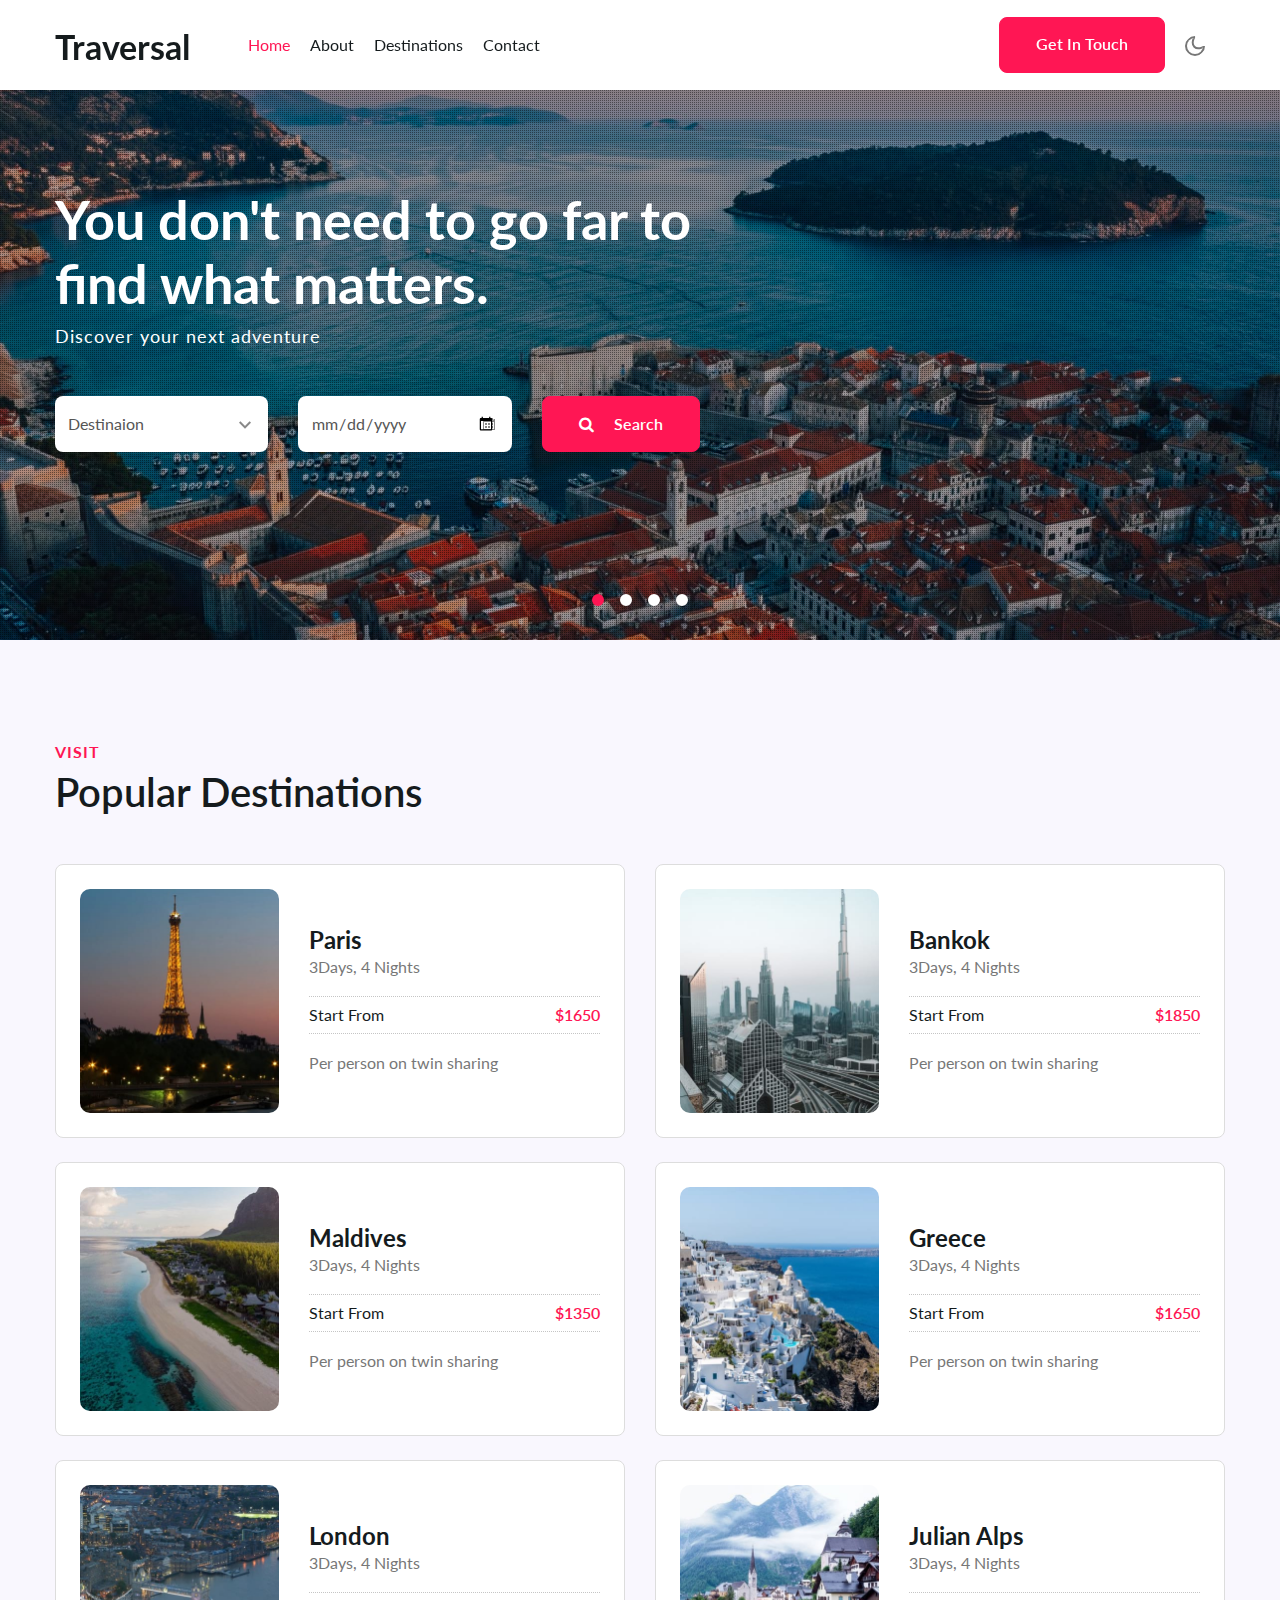
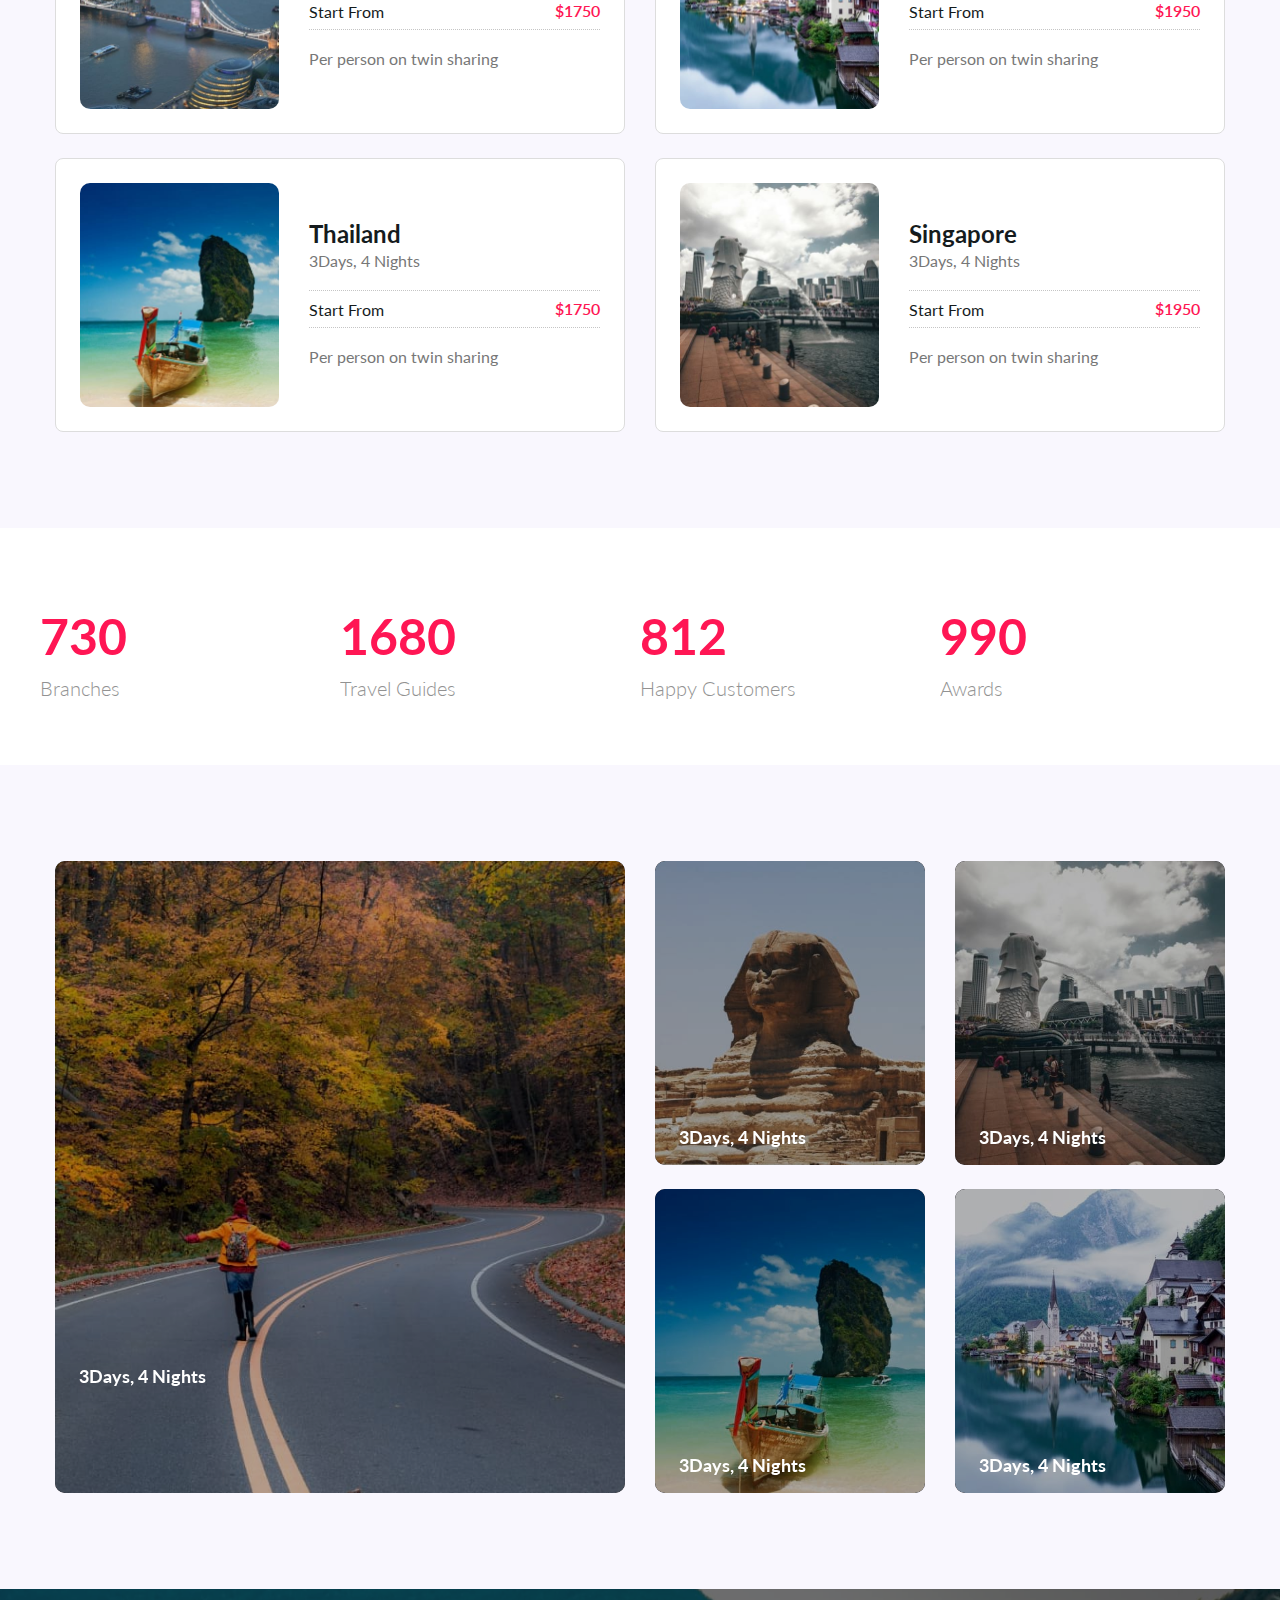
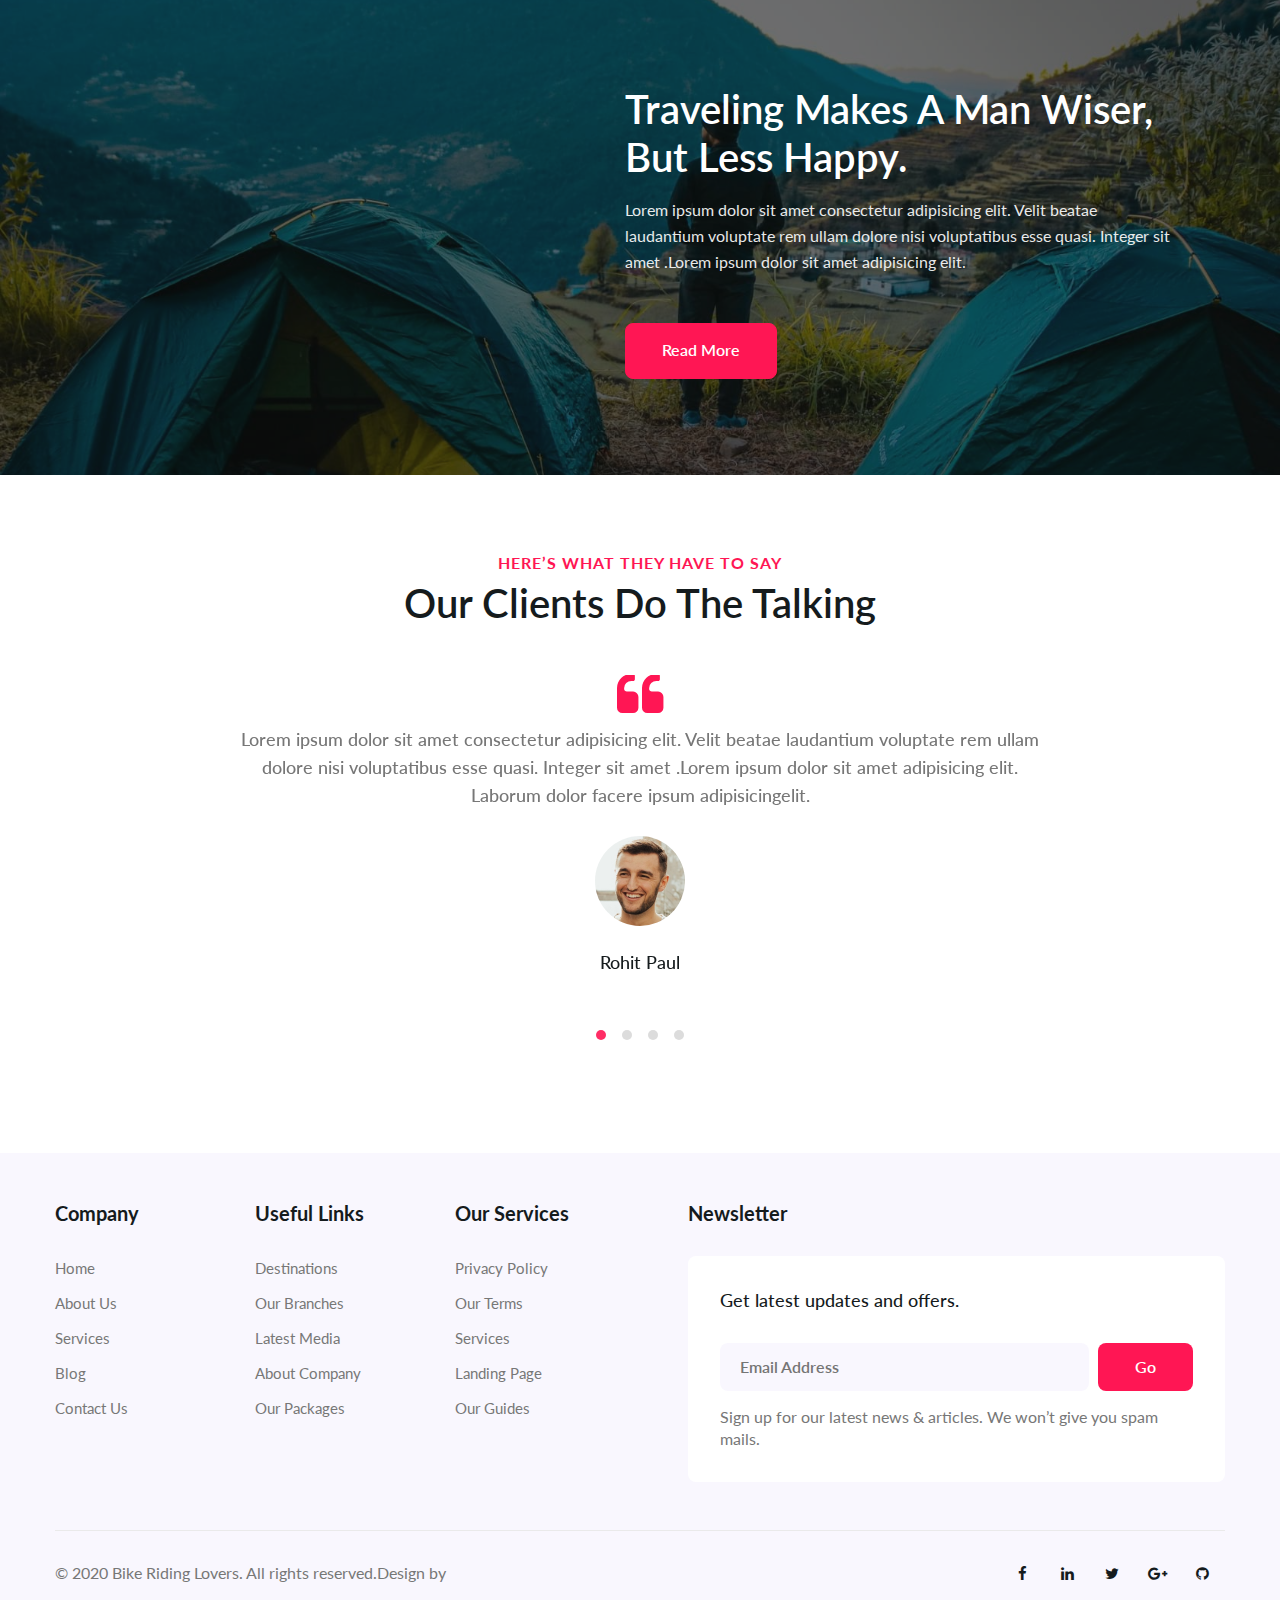
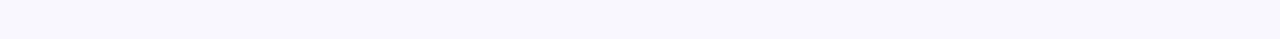
==== commit 6b213e2a: "final" ====
--- a/index.html
+++ b/index.html
@@ -1,7 +1,4 @@
-<!--
-Author: W3layouts
-Author URL: http://w3layouts.com
--->
+
 <!doctype html>
 <html lang="zxx">
 
@@ -9,7 +6,7 @@
   <!-- Required meta tags -->
   <meta charset="utf-8">
   <meta name="viewport" content="width=device-width, initial-scale=1, shrink-to-fit=no">
-  <title>Traversal Travel Category Bootstrap Responsive Template | Home :: W3layouts</title>
+  <title>Travel</title>
   <!-- google fonts -->
   <link href="//fonts.googleapis.com/css2?family=Montserrat:wght@300;400;600;700&display=swap" rel="stylesheet">
   <link href="//fonts.googleapis.com/css2?family=Lato:ital,wght@0,300;0,400;0,700;1,400&display=swap"
@@ -593,8 +590,8 @@
           </div>
           <div class="d-flex below-section justify-content-between align-items-center pt-4 mt-5">
             <div class="columns text-lg-left text-center">
-              <p>&copy; 2020 Traversal. All rights reserved.Design by <a href="https://w3layouts.com/" target="_blank">
-                W3Layouts</a>
+              <p>&copy; 2020 Bike Riding Lovers. All rights reserved.Design by <a href="https://w3layouts.com/" target="_blank">
+                </a>
               </p>
             </div>
             <div class="columns-2 mt-lg-0 mt-3">
--- a/assets/css/style-starter.css
+++ b/assets/css/style-starter.css
@@ -1,15 +1,6 @@
 @charset "UTF-8";
 
-/*--
-Author: W3layouts
-Author URL: http://w3layouts.com
---*/
-/*!
- * Bootstrap v4.4.1 (https://getbootstrap.com/)
- * Copyright 2011-2019 The Bootstrap Authors
- * Copyright 2011-2019 Twitter, Inc.
- * Licensed under MIT (https://github.com/twbs/bootstrap/blob/master/LICENSE)
- */
+
 :root {
   --blue: #007bff;
   --indigo: #6610f2;
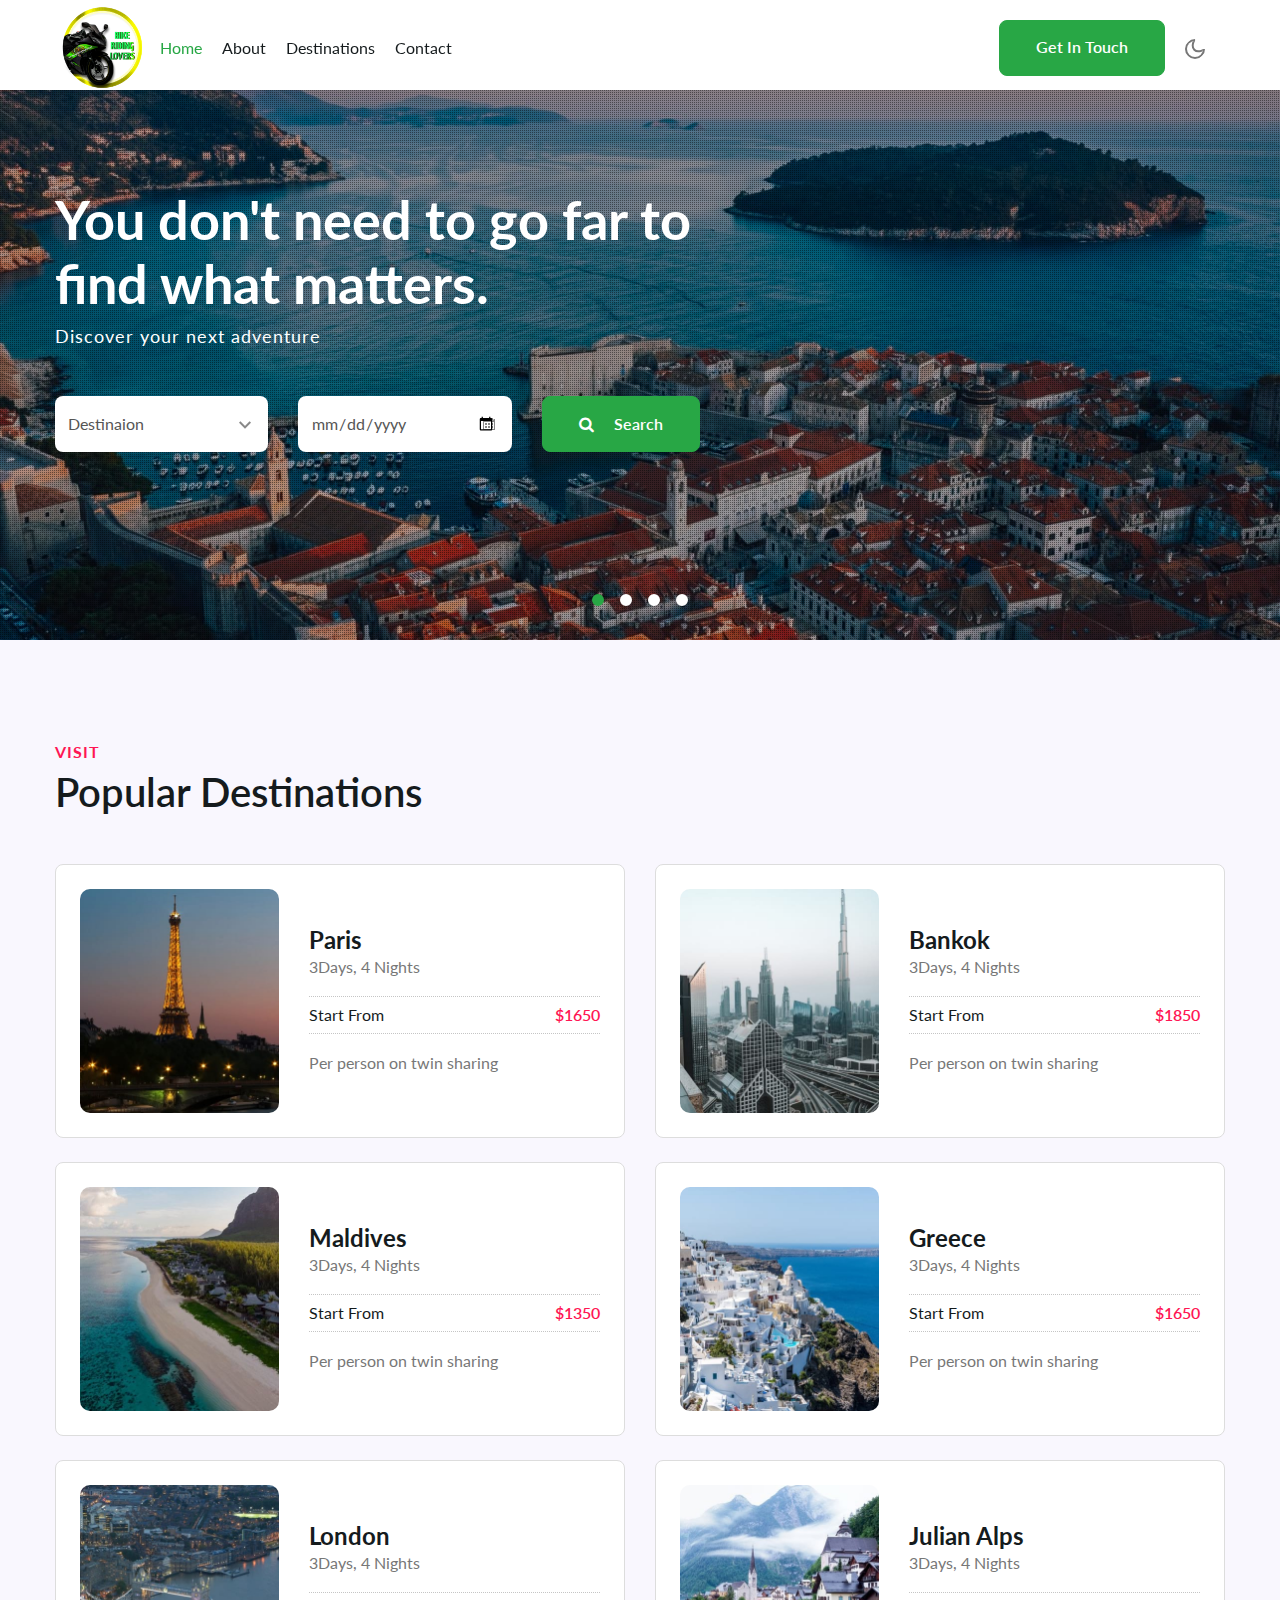
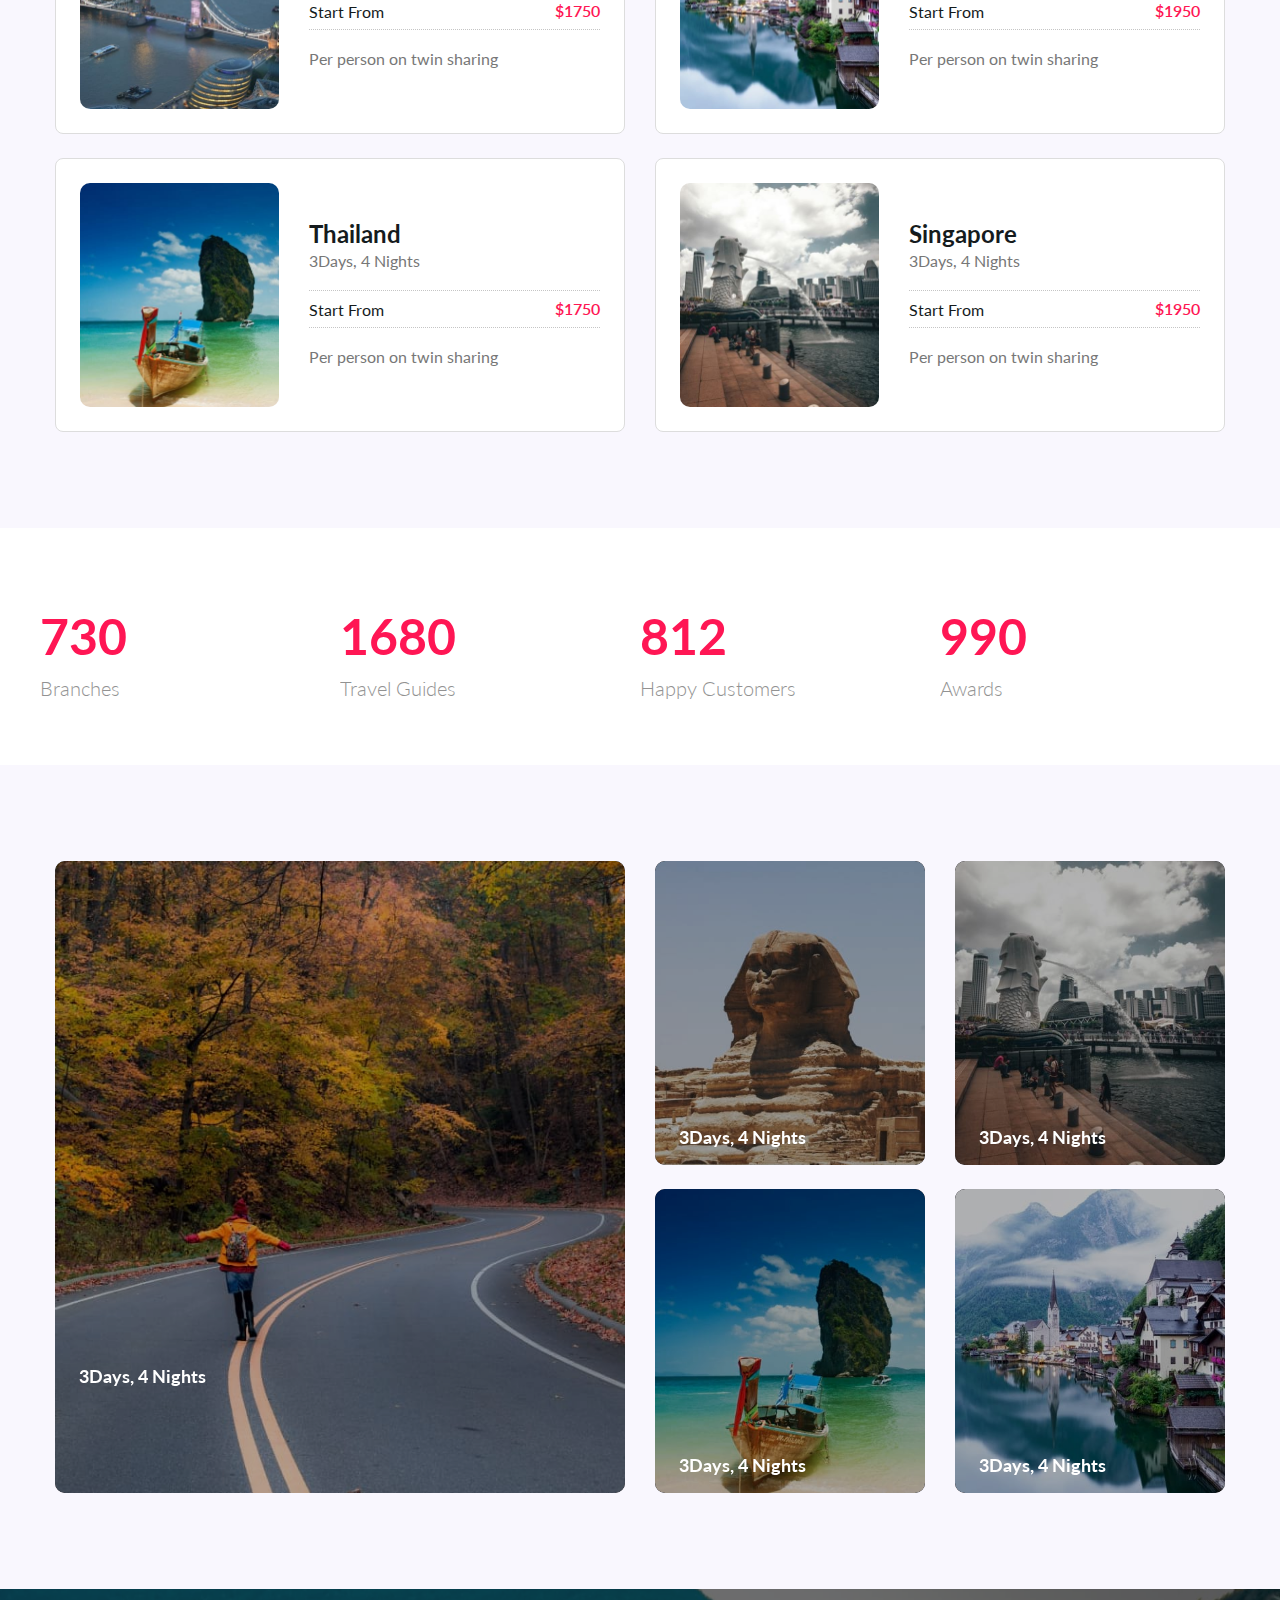
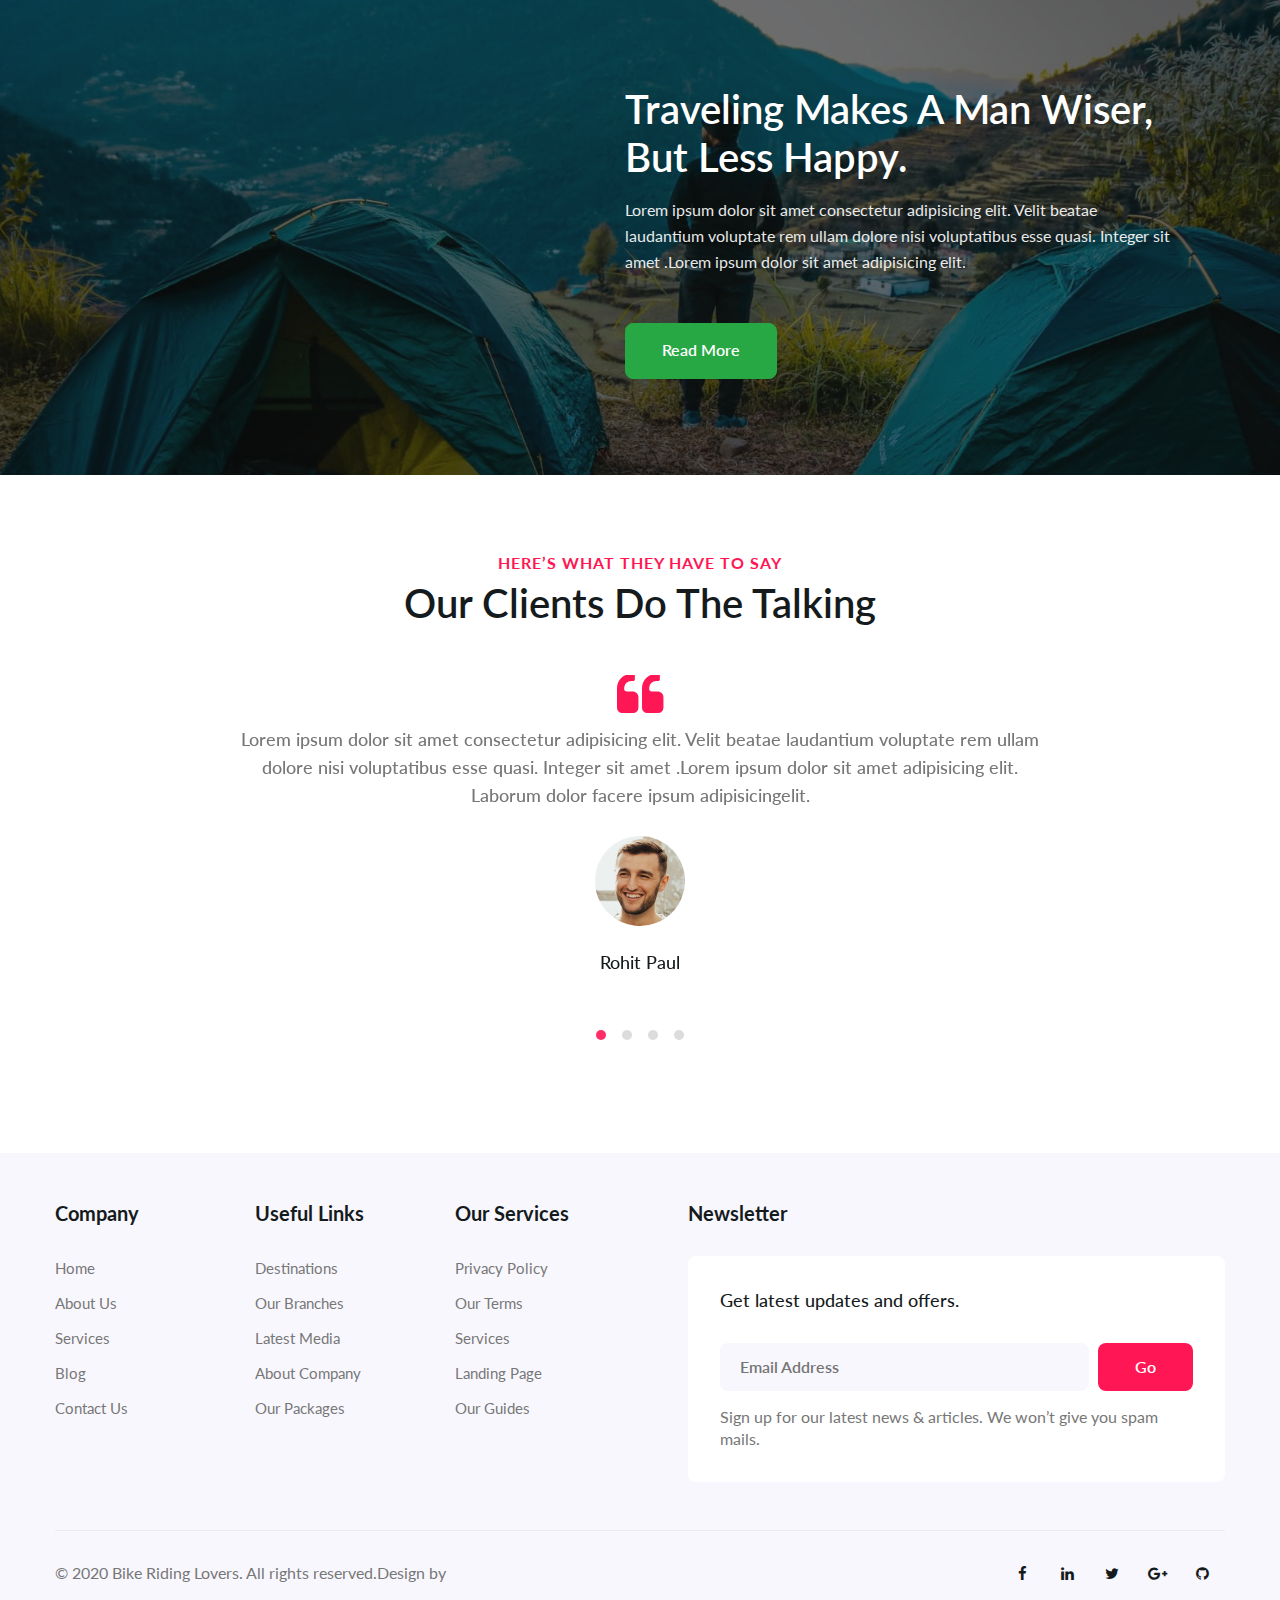
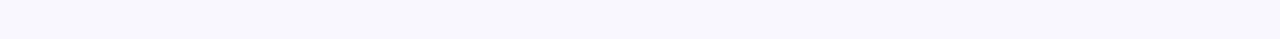
==== commit 8d0f7085: "final" ====
--- a/index.html
+++ b/index.html
@@ -22,13 +22,14 @@
   <header id="site-header" class="fixed-top">
     <div class="container">
       <nav class="navbar navbar-expand-lg stroke">
-        <h1><a class="navbar-brand mr-lg-5" href="index.html">
+        <!-- <h1><a class="navbar-brand mr-lg-5" href="index.html">
             Traversal
-          </a></h1>
-        <!-- if logo is image enable this   
+          </a></h1> -->
+
+          <!--if logo is image enable this    -->
       <a class="navbar-brand" href="#index.html">
-          <img src="image-path" alt="Your logo" title="Your logo" style="height:35px;" />
-      </a> -->
+          <img src="assets/images/PicsArt 02.png" alt="Your logo" title="Your logo" style="height:95px;" />
+      </a> 
         <button class="navbar-toggler  collapsed bg-gradient" type="button" data-toggle="collapse"
           data-target="#navbarTogglerDemo02" aria-controls="navbarTogglerDemo02" aria-expanded="false"
           aria-label="Toggle navigation">
--- a/assets/css/style-starter.css
+++ b/assets/css/style-starter.css
@@ -8,7 +8,8 @@
   --pink: #e83e8c;
   --red: #dc3545;
   --orange: #fd7e14;
-  --yellow: #ffc107;
+  /* --yellow: #ffc107; */
+  --yellow:#ffdf00;
   --green: #28a745;
   --teal: #20c997;
   --cyan: #17a2b8;
@@ -2797,8 +2798,10 @@
 
 .btn-secondary {
   color: #fff;
-  background-color: #FF1654;
-  border-color: #FF1654;
+  /* background-color: #FF1654;
+  border-color: #FF1654; */
+  background-color: var(--success);
+  border-color: var(--success);
 }
 
 .btn-secondary:hover {
@@ -14551,7 +14554,7 @@
 a.dropdown-item:before {
   position: absolute;
   content: '';
-  background: var(--secondary-color);
+  background: var(--yellow);
   width: 0px;
   height: 2px;
   bottom: 13px;
@@ -14569,21 +14572,21 @@
 }
 
 .navbar-expand-lg .navbar-nav .nav-item.active .nav-link {
-  color: var(--secondary-color);
+  color: var(--success);
 }
 
 .navbar-dark .navbar-nav .show>.nav-link,
 .navbar-dark .navbar-nav .active>.nav-link,
 .navbar-dark .navbar-nav .nav-link.show,
 .navbar-dark .navbar-nav .nav-link.active {
-  color: var(--secondary-color);
+  color: var(--success);
 }
 
 .navbar-light .navbar-nav .show>.nav-link,
 .navbar-light .navbar-nav .active>.nav-link,
 .navbar-light .navbar-nav .nav-link.show,
 .navbar-light .navbar-nav .nav-link.active {
-  color: var(--secondary-color);
+  color: var(--success);
 }
 
 .navbar-expand-lg .navbar-nav .nav-link {
@@ -14597,7 +14600,7 @@
 }
 
 .navbar-expand-lg .navbar-nav .nav-link:hover {
-  color: var(--secondary-color);
+  color: var(--success);
 }
 
 a.dropdown-item {
@@ -14937,8 +14940,8 @@
 }
 
 .zs-enabled .zs-slideshow .zs-bullets .zs-bullet.active {
-  background-color: var(--secondary-color);
-  border: 2px solid var(--secondary-color);
+  background-color: var(--success);
+  border: 2px solid var(--success);
 }
 
 .zs-enabled .zs-slideshow:after {
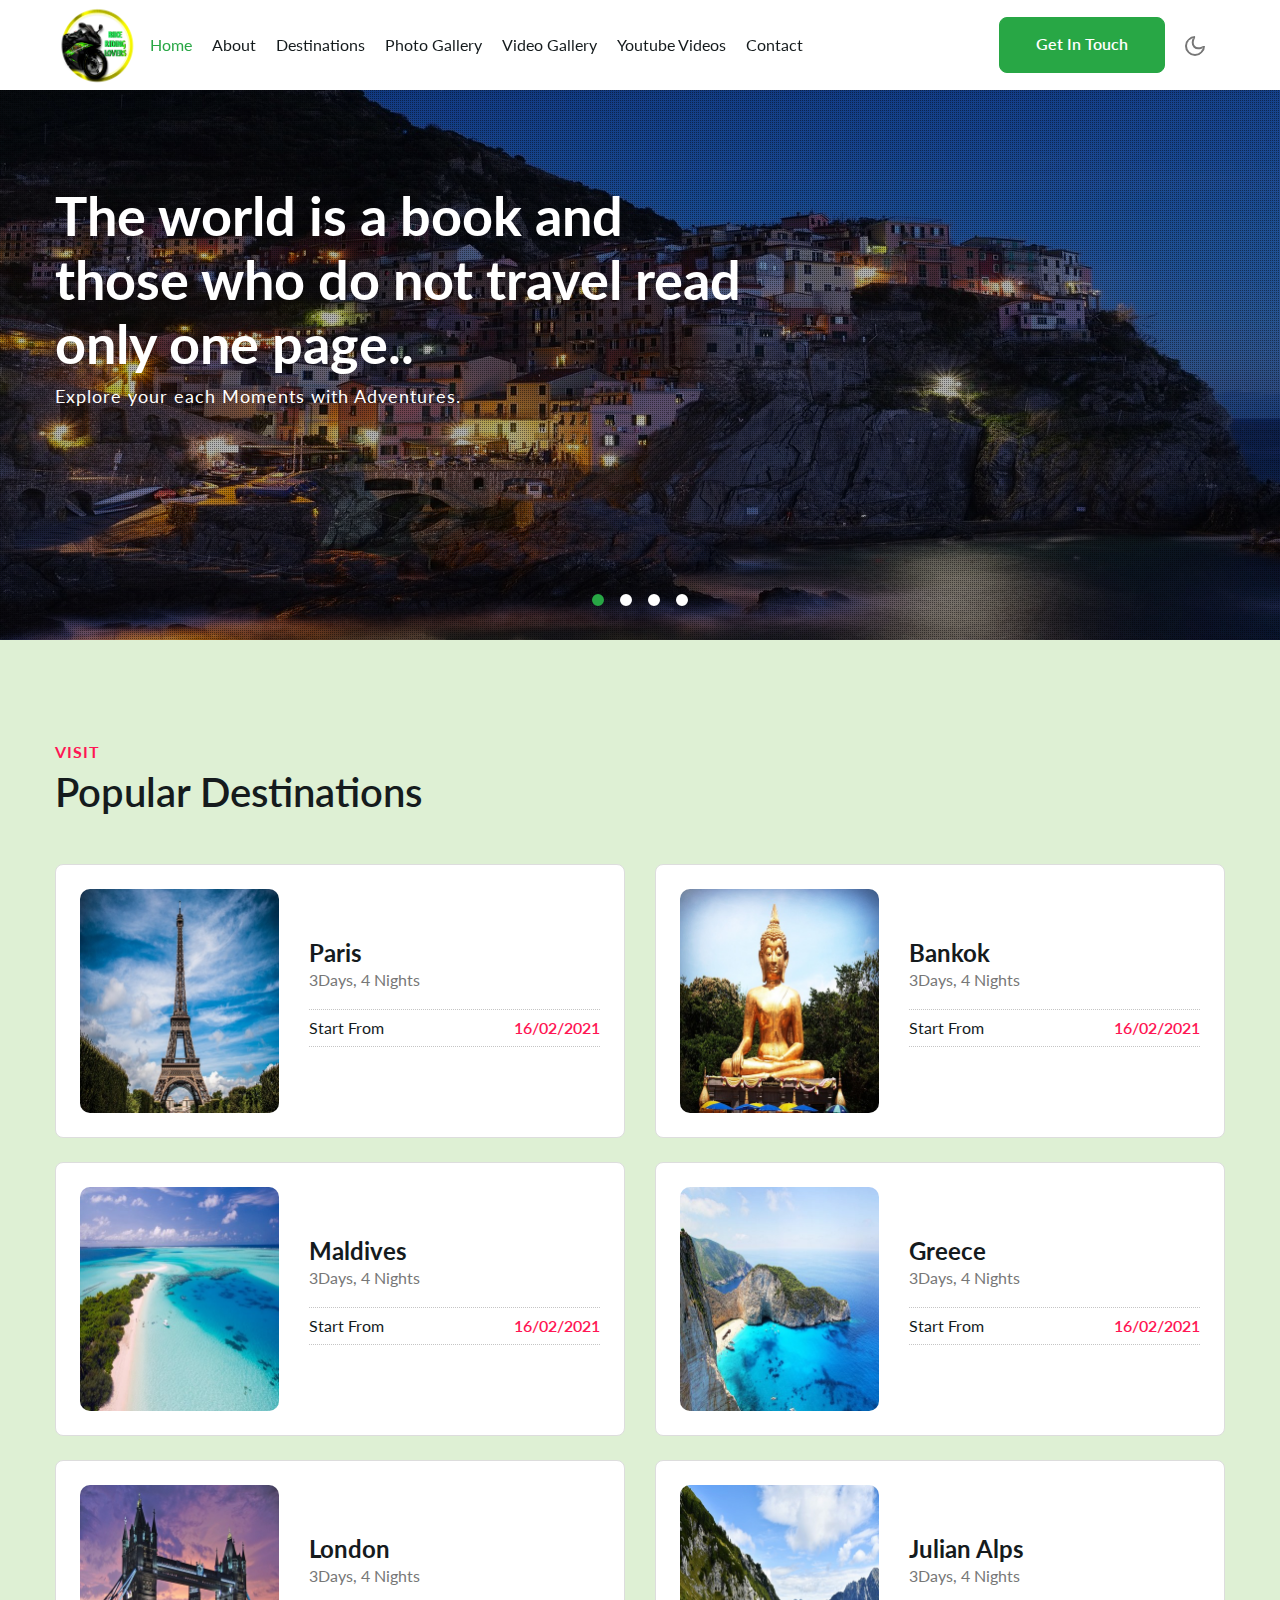
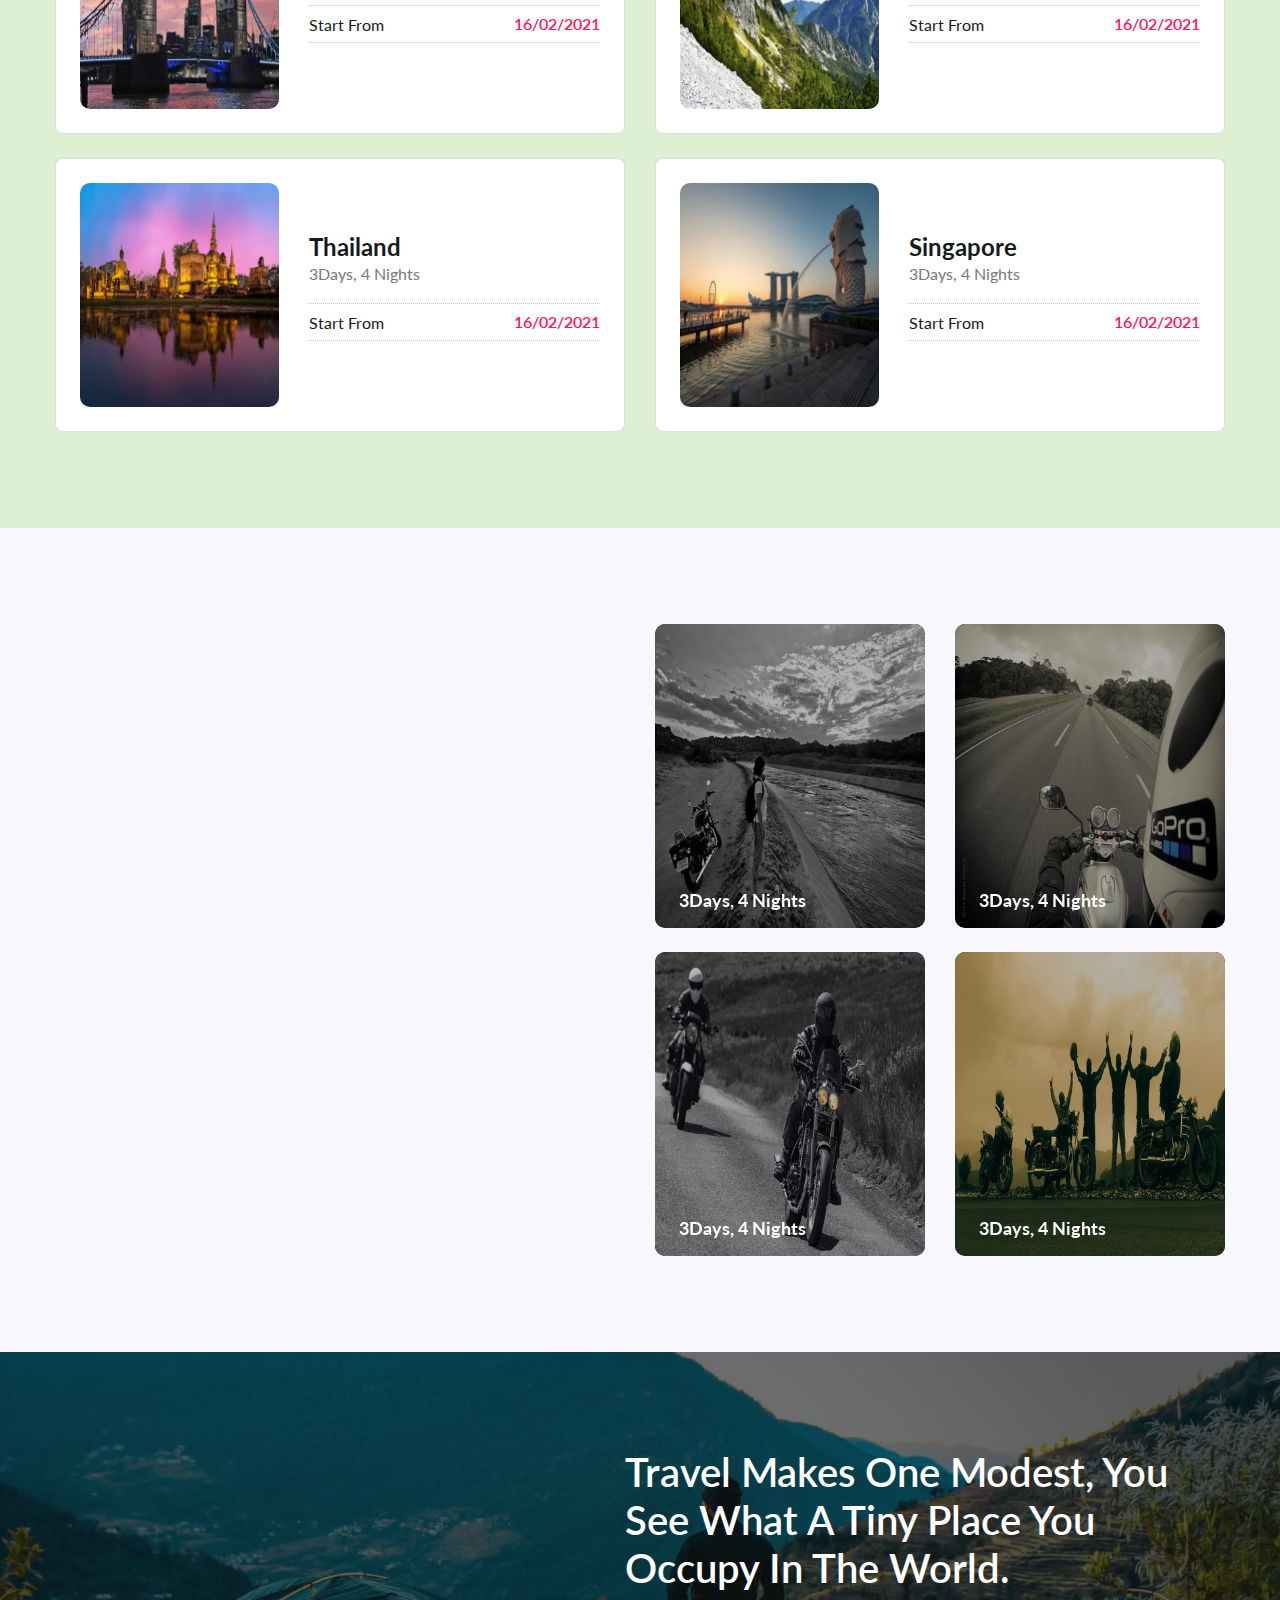
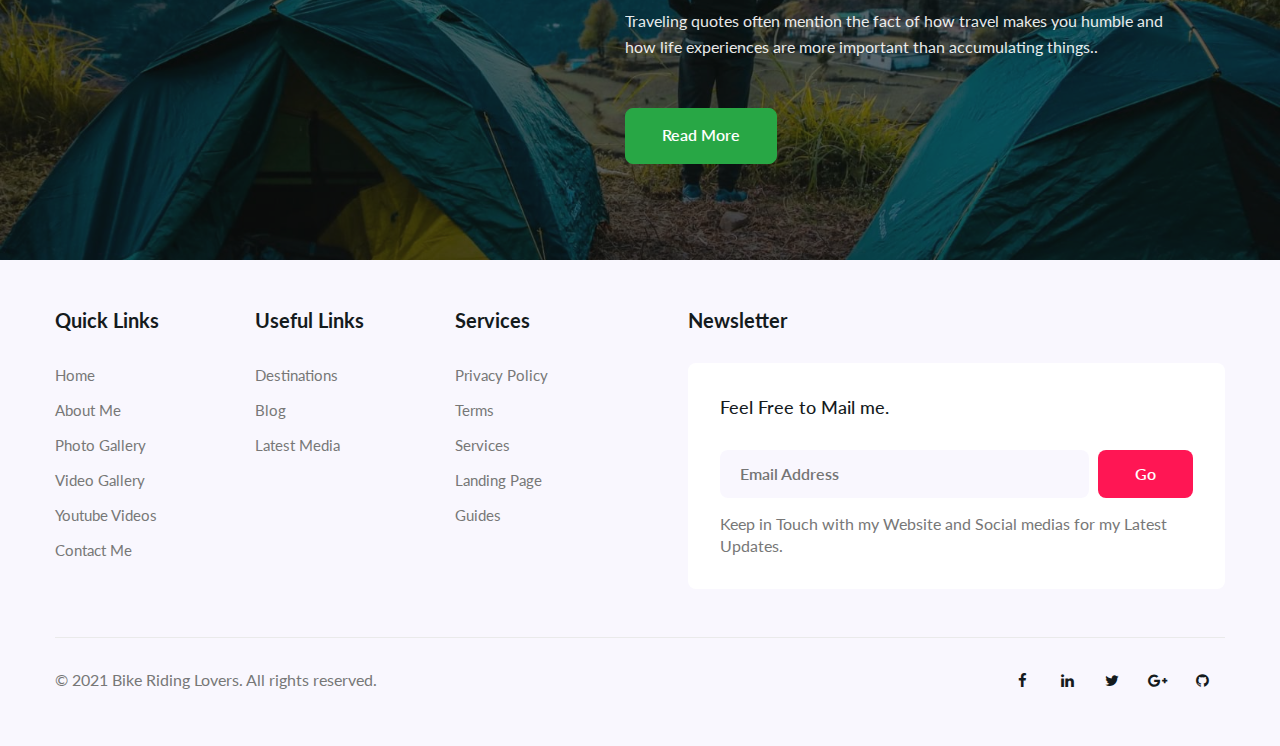
==== commit 2f0e35fa: "final" ====
--- a/index.html
+++ b/index.html
@@ -20,15 +20,15 @@
 <body>
   <!--header-->
   <header id="site-header" class="fixed-top">
-    <div class="container">
-      <nav class="navbar navbar-expand-lg stroke">
+    <div class="container" >
+      <nav class="navbar navbar-expand-lg stroke" >
         <!-- <h1><a class="navbar-brand mr-lg-5" href="index.html">
             Traversal
           </a></h1> -->
 
           <!--if logo is image enable this    -->
-      <a class="navbar-brand" href="#index.html">
-          <img src="assets/images/PicsArt 02.png" alt="Your logo" title="Your logo" style="height:95px;" />
+      <a class="navbar-brand" href="index.html">
+          <img src="assets/images/PicsArt 02.png" alt="Your logo" title="Your logo" style="height:85px;" />
       </a> 
         <button class="navbar-toggler  collapsed bg-gradient" type="button" data-toggle="collapse"
           data-target="#navbarTogglerDemo02" aria-controls="navbarTogglerDemo02" aria-expanded="false"
@@ -44,20 +44,29 @@
               <a class="nav-link" href="index.html">Home <span class="sr-only">(current)</span></a>
             </li>
             <li class="nav-item">
-              <a class="nav-link" href="about.html">About</a>
+              <a class="nav-link" href="#">About</a>
             </li>
             <li class="nav-item">
-              <a class="nav-link" href="services.html">Destinations</a>
+              <a class="nav-link" href="#">Destinations</a>
+            </li>
+            <li class="nav-item">
+              <a class="nav-link" href="photoGallery.html">Photo Gallery</a>
+            </li>
+            <li class="nav-item">
+              <a class="nav-link" href="#">Video Gallery</a>
+            </li>
+            <li class="nav-item">
+              <a class="nav-link" href="#">Youtube Videos</a>
             </li>
     
             <li class="nav-item">
-              <a class="nav-link" href="contact.html">Contact</a>
+              <a class="nav-link" href="#">Contact</a>
             </li>
 
           </ul>
         </div>
         <div class="d-lg-block d-none">
-          <a href="contact.html" class="btn btn-style btn-secondary">Get In Touch</a>
+          <a href="#" class="btn btn-style btn-secondary">Get In Touch</a>
         </div>
         <!-- toggle switch for light and dark theme -->
         <div class="mobile-position">
@@ -83,26 +92,26 @@
   <section class="w3l-main-slider" id="home">
     <div class="banner-content">
       <div id="demo-1"
-        data-zs-src='["assets/images/banner1.jpg", "assets/images/banner2.jpg","assets/images/banner3.jpg", "assets/images/banner4.jpg"]'
+        data-zs-src='["assets/images/town.jpg", "assets/images/man.jpg","assets/images/nature.jpg", "assets/images/biker.jpg"]'
         data-zs-overlay="dots">
         <div class="demo-inner-content">
           <div class="container">
-            <div class="banner-infhny">
-              <h3>You don't need to go far to find what matters.</h3>
-              <h6 class="mb-3">Discover your next adventure</h6>
+            <div class="banner-infhny" >
+              <h3>The world is a book and those who do not travel read only one page..</h3>
+              <h6 class="mb-3">Explore your each Moments with Adventures.</h6>
               <div class="flex-wrap search-wthree-field mt-md-5 mt-4">
-                <form action="#" method="post" class="booking-form">
+                <!-- <form action="#" method="post" class="booking-form">
                   <div class="row book-form">
                     <div class="form-input col-md-4 mt-md-0 mt-3">
 
                       <select name="selectpicker" class="selectpicker">
-                        <option value="">Destinaion</option>
-                        <option value="africa">Africa</option>
-                        <option value="america">America</option>
-                        <option value="asia">Asia</option>
-                        <option value="eastern-europe">Eastern Europe</option>
-                        <option value="europe">Europe</option>
-                        <option value="south-america">South America</option>
+                        <option value="">Destinaions</option>
+                        <option value="Palakkad">Palakkad</option>
+                        <option value="Thrissur">Thrissur</option>
+                        <option value="Kodaikanal">Kodaikanal</option>
+                        <option value="Nelliyampathy">Nelliyampathy</option>
+                        <option value="Alappuzha">Alappuzha</option>
+                        <option value="Wayanad">Wayanad</option>
                       </select>
 
                     </div>
@@ -115,7 +124,7 @@
                           aria-hidden="true"></span> Search</button>
                     </div>
                   </div>
-                </form>
+                </form> -->
               </div>
             </div>
           </div>
@@ -127,7 +136,7 @@
   <!-- //banner-slider-->
 
   <!--/grids-->
-  <section class="w3l-grids-3 py-5">
+  <section class="w3l-grids-3 py-5" style="background: #DEF0D4;">
     <div class="container py-md-5">
       <div class="title-content text-left mb-lg-5 mb-4">
         <h6 class="sub-title">Visit</h6>
@@ -140,16 +149,16 @@
             <a href="#" class="card_title p-lg-4d-block">
               <div class="row align-items-center">
                 <div class="col-sm-5 subject-img">
-                  <img src="assets/images/g1.jpg" class="img-fluid" alt="">
+                  <img src="assets/images/paris.jpg" class="img-fluid" alt="">
                 </div>
                 <div class="col-sm-7 subject-content mt-sm-0 mt-4">
                   <h4>Paris</h4>
                   <p>3Days, 4 Nights</p>
                   <div class="dst-btm">
                     <h6 class=""> Start From </h6>
-                    <span>$1650</span>
-                  </div>
-                  <p class="sub-para">Per person on twin sharing</p>
+                    <span>16/02/2021</span>
+                  </div>
+                  <!-- <p class="sub-para">Per person on twin sharing</p> -->
                 </div>
               </div>
             </a>
@@ -160,16 +169,16 @@
             <a href="#" class="card_title p-lg-4d-block">
               <div class="row align-items-center">
                 <div class="col-sm-5 subject-img">
-                  <img src="assets/images/g2.jpg" class="img-fluid" alt="">
+                  <img src="assets/images/bangkok.jpg" class="img-fluid" alt="">
                 </div>
                 <div class="col-sm-7 subject-content mt-sm-0 mt-4">
                   <h4>Bankok</h4>
                   <p>3Days, 4 Nights</p>
                   <div class="dst-btm">
                     <h6 class=""> Start From </h6>
-                    <span>$1850</span>
-                  </div>
-                  <p class="sub-para">Per person on twin sharing</p>
+                    <span>16/02/2021</span>
+                  </div>
+                  <!-- <p class="sub-para">Per person on twin sharing</p> -->
                 </div>
               </div>
             </a>
@@ -182,16 +191,16 @@
             <a href="#" class="card_title p-lg-4d-block">
               <div class="row align-items-center">
                 <div class="col-sm-5 subject-img">
-                  <img src="assets/images/g3.jpg" class="img-fluid" alt="">
+                  <img src="assets/images/maldives.jpg" class="img-fluid" alt="">
                 </div>
                 <div class="col-sm-7 subject-content mt-sm-0 mt-4">
                   <h4>Maldives</h4>
                   <p>3Days, 4 Nights</p>
                   <div class="dst-btm">
                     <h6 class=""> Start From </h6>
-                    <span>$1350</span>
-                  </div>
-                  <p class="sub-para">Per person on twin sharing</p>
+                    <span>16/02/2021</span>
+                  </div>
+                  <!-- <p class="sub-para">Per person on twin sharing</p> -->
                 </div>
               </div>
             </a>
@@ -202,16 +211,16 @@
             <a href="#" class="card_title p-lg-4d-block">
               <div class="row align-items-center">
                 <div class="col-sm-5 subject-img">
-                  <img src="assets/images/g4.jpg" class="img-fluid" alt="">
+                  <img src="assets/images/greece.jpg" class="img-fluid" alt="">
                 </div>
                 <div class="col-sm-7 subject-content mt-sm-0 mt-4">
                   <h4>Greece</h4>
                   <p>3Days, 4 Nights</p>
                   <div class="dst-btm">
                     <h6 class=""> Start From </h6>
-                    <span>$1650</span>
-                  </div>
-                  <p class="sub-para">Per person on twin sharing</p>
+                    <span>16/02/2021</span>
+                  </div>
+                  <!-- <p class="sub-para">Per person on twin sharing</p> -->
                 </div>
               </div>
             </a>
@@ -224,16 +233,16 @@
             <a href="#" class="card_title p-lg-4d-block">
               <div class="row align-items-center">
                 <div class="col-sm-5 subject-img">
-                  <img src="assets/images/g5.jpg" class="img-fluid" alt="">
+                  <img src="assets/images/london.jpg" class="img-fluid" alt="">
                 </div>
                 <div class="col-sm-7 subject-content mt-sm-0 mt-4">
                   <h4>London</h4>
                   <p>3Days, 4 Nights</p>
                   <div class="dst-btm">
                     <h6 class=""> Start From </h6>
-                    <span>$1750</span>
-                  </div>
-                  <p class="sub-para">Per person on twin sharing</p>
+                    <span>16/02/2021</span>
+                  </div>
+                  <!-- <p class="sub-para">Per person on twin sharing</p> -->
                 </div>
               </div>
             </a>
@@ -244,16 +253,16 @@
             <a href="#" class="card_title p-lg-4d-block">
               <div class="row align-items-center">
                 <div class="col-sm-5 subject-img">
-                  <img src="assets/images/g6.jpg" class="img-fluid" alt="">
+                  <img src="assets/images/julian alps.jpg" class="img-fluid" alt="">
                 </div>
                 <div class="col-sm-7 subject-content mt-sm-0 mt-4">
                   <h4>Julian Alps</h4>
                   <p>3Days, 4 Nights</p>
                   <div class="dst-btm">
                     <h6 class=""> Start From </h6>
-                    <span>$1950</span>
-                  </div>
-                  <p class="sub-para">Per person on twin sharing</p>
+                    <span>16/02/2021</span>
+                  </div>
+                  <!-- <p class="sub-para">Per person on twin sharing</p> -->
                 </div>
               </div>
             </a>
@@ -266,16 +275,16 @@
             <a href="#" class="card_title p-lg-4d-block">
               <div class="row align-items-center">
                 <div class="col-sm-5 subject-img">
-                  <img src="assets/images/g7.jpg" class="img-fluid" alt="">
+                  <img src="assets/images/thailand.jpg" class="img-fluid" alt="">
                 </div>
                 <div class="col-sm-7 subject-content mt-sm-0 mt-4">
                   <h4>Thailand</h4>
                   <p>3Days, 4 Nights</p>
                   <div class="dst-btm">
                     <h6 class=""> Start From </h6>
-                    <span>$1750</span>
-                  </div>
-                  <p class="sub-para">Per person on twin sharing</p>
+                    <span>16/02/2021</span>
+                  </div>
+                  <!-- <p class="sub-para">Per person on twin sharing</p> -->
                 </div>
               </div>
             </a>
@@ -286,16 +295,16 @@
             <a href="#" class="card_title p-lg-4d-block">
               <div class="row align-items-center">
                 <div class="col-sm-5 subject-img">
-                  <img src="assets/images/g8.jpg" class="img-fluid" alt="">
+                  <img src="assets/images/singapore.jpg" class="img-fluid" alt="">
                 </div>
                 <div class="col-sm-7 subject-content mt-sm-0 mt-4">
                   <h4>Singapore</h4>
                   <p>3Days, 4 Nights</p>
                   <div class="dst-btm">
                     <h6 class=""> Start From </h6>
-                    <span>$1950</span>
-                  </div>
-                  <p class="sub-para">Per person on twin sharing</p>
+                    <span>16/02/2021</span>
+                  </div>
+                  <!-- <p class="sub-para">Per person on twin sharing</p> -->
                 </div>
               </div>
             </a>
@@ -307,7 +316,7 @@
   </section>
   <!--//grids-->
   <!-- stats -->
-  <section class="w3l-stats py-5" id="stats">
+  <!-- <section class="w3l-stats py-5" id="stats">
     <div class="gallery-inner container py-lg-0 py-3">
       <div class="row stats-con pb-lg-3">
         <div class="col-lg-3 col-6 stats_info counter_grid">
@@ -328,7 +337,7 @@
         </div>
       </div>
     </div>
-  </section>
+  </section> -->
   <!-- //stats -->
   <!--/-->
   <div class="best-rooms py-5">
@@ -337,11 +346,11 @@
             <div class="maghny-gd-1 col-lg-6">
               <div class="maghny-grid">
                 <figure class="effect-lily border-radius  m-0">
-                    <img class="img-fluid" src="assets/images/g10.jpg" alt="" />
+                    <img class="img-fluid" src="http://www.simpleimageresizer.com/_uploads/photos/ad74de5e/biker-407123_1920_1_600x655.jpg" alt="" />
                     <figcaption>
                         <div>
                             <h4>3Days, 4 Nights</h4>
-                            <p>From 1720$ </p>
+                            <p>From 16/02/2021 </p>
                         </div>
 
                     </figcaption>
@@ -353,11 +362,11 @@
                     <div class="maghny-gd-1 col-6">
                         <div class="maghny-grid">
                             <figure class="effect-lily border-radius">
-                                <img class="img-fluid" src="assets/images/g9.jpg" alt="" />
+                                <img class="img-fluid" src="assets/images/road.jpg" alt="" />
                                 <figcaption>
                                     <div>
                                         <h4>3Days, 4 Nights</h4>
-                                        <p>From 1220$ </p>
+                                        <p>From 16/02/2021 </p>
                                     </div>
 
                                 </figcaption>
@@ -367,11 +376,11 @@
                     <div class="maghny-gd-1 col-6">
                         <div class="maghny-grid">
                             <figure class="effect-lily border-radius">
-                                <img class="img-fluid" src="assets/images/g8.jpg" alt="" />
+                                <img class="img-fluid" src="assets/images/motorcycle.jpg" alt="" />
                                 <figcaption>
                                     <div>
                                         <h4>3Days, 4 Nights</h4>
-                                        <p>From 1620$ </p>
+                                        <p>From 16/02/2021 </p>
                                     </div>
 
                                 </figcaption>
@@ -381,11 +390,11 @@
                     <div class="maghny-gd-1 col-6 mt-4">
                         <div class="maghny-grid">
                             <figure class="effect-lily border-radius">
-                                <img class="img-fluid" src="assets/images/g7.jpg" alt="" />
+                                <img class="img-fluid" src="assets/images/travel.jpg" alt="" />
                                 <figcaption>
                                     <div>
                                         <h4>3Days, 4 Nights</h4>
-                                        <p>From 1820$ </p>
+                                        <p>From 16/02/2021 </p>
                                     </div>
 
                                 </figcaption>
@@ -395,11 +404,11 @@
                     <div class="maghny-gd-1 col-6 mt-4">
                         <div class="maghny-grid">
                             <figure class="effect-lily border-radius">
-                                <img class="img-fluid" src="assets/images/g6.jpg" alt="" />
+                                <img class="img-fluid" src="assets/images/friends.jpg" alt="" />
                                 <figcaption>
                                     <div>
                                         <h4>3Days, 4 Nights</h4>
-                                        <p>From 1520$ </p>
+                                        <p>From 16/02/2021 </p>
                                     </div>
 
                                 </figcaption>
@@ -419,10 +428,8 @@
         <div class="col-lg-9 col-md-10 ml-auto">
           <div class="bottom-info ml-auto">
             <div class="header-section text-left">
-              <h3 class="hny-title two">Traveling makes a man wiser, but less happy.</h3>
-              <p class="mt-3 pr-lg-5">Lorem ipsum dolor sit amet consectetur adipisicing elit. Velit beatae laudantium
-                voluptate rem ullam dolore nisi voluptatibus esse quasi. Integer sit amet .Lorem ipsum dolor sit
-                amet adipisicing elit.</p>
+              <h3 class="hny-title two">Travel makes one modest, you see what a tiny place you occupy in the world.</h3>
+              <p class="mt-3 pr-lg-5">Traveling quotes often mention the fact of how travel makes you humble and how life experiences are more important than accumulating things..</p>
               <a href="about.html" class="btn btn-style btn-secondary mt-5">Read More</a>
             </div>
            
@@ -434,15 +441,15 @@
   </section>
   <!--//w3l-bottom-->
   <!-- testimonials -->
-  <section class="w3l-clients" id="clients">
-    <!-- /grids -->
+  <!-- <section class="w3l-clients" id="clients" style="background-color: #DEF0D4;">
+   
     <div class="cusrtomer-layout py-5">
       <div class="container py-lg-4 py-md-3 pb-lg-0">
         <div class="heading text-center mx-auto">
           <h6 class="sub-title text-center">Here’s what they have to say</h6>
           <h3 class="hny-title mb-md-5 mb-4">our clients do the talking</h3>
         </div>
-        <!-- /grids -->
+       
         <div class="testimonial-width">
           <div id="owl-demo1" class="owl-two owl-carousel owl-theme">
             <div class="item">
@@ -530,10 +537,10 @@
           </div>
         </div>
       </div>
-      <!-- /grids -->
+     
     </div>
-    <!-- //grids -->
-  </section>
+    
+  </section> -->
   <!-- //testimonials -->
 
   <!--/w3l-footer-29-main-->
@@ -546,33 +553,33 @@
             <div class="col-lg-6 column">
               <div class="row">
                 <div class="col-md-4 column">
-                  <h3>Company</h3>
+                  <h3>Quick Links</h3>
                   <ul class="footer-gd-16">
                     <li><a href="index.html">Home</a></li>
-                    <li><a href="about.html">About Us</a></li>
-                    <li><a href="services.html">Services</a></li>
-                    <li><a href="blog.html">Blog</a></li>
-                    <li><a href="contact.html">Contact Us</a></li>
+                    <li><a href="#">About Me</a></li>
+                    <li><a href="photoGallery.html">Photo Gallery</a></li>
+                    <li><a href="#">Video Gallery</a></li>
+                    <li><a href="#">Youtube Videos</a></li>
+                    <li><a href="#">Contact Me</a></li> 
                   </ul>
                 </div>
                 <div class="col-md-4 column mt-md-0 mt-4">
                   <h3>Useful Links</h3>
                   <ul class="footer-gd-16">
                     <li><a href="#url">Destinations</a></li>
-                    <li><a href="#url">Our Branches</a></li>
+                    <li><a href="blog.html">Blog</a></li>
                     <li><a href="#url">Latest Media</a></li>
-                    <li><a href="about.html">About Company</a></li>
-                    <li><a href="#url">Our Packages</a></li>
+                    
                   </ul>
                 </div>
                 <div class="col-md-4 column mt-md-0 mt-4">
-                  <h3>Our Services</h3>
+                  <h3>Services</h3>
                   <ul class="footer-gd-16">
                     <li><a href="#url">Privacy Policy</a></li>
-                    <li><a href="#url">Our Terms</a></li>
-                    <li><a href="services.html">Services</a></li>
-                    <li><a href="landing-single.html">Landing Page</a></li>
-                    <li><a href="#url">Our Guides</a></li>
+                    <li><a href="#url"> Terms</a></li>
+                    <li><a href="#">Services</a></li>
+                    <li><a href="index.html">Landing Page</a></li>
+                    <li><a href="#url">Guides</a></li>
                   </ul>
                 </div>
               </div>
@@ -580,18 +587,18 @@
             <div class="col-lg-6 col-md-12 column pl-lg-5 column4 mt-lg-0 mt-5">
               <h3>Newsletter </h3>
               <div class="end-column">
-                <h4>Get latest updates and offers.</h4>
-                <form action="#" class="subscribe" method="post">
-                  <input type="email" name="email" placeholder="Email Address" required="">
-                  <button type="submit">Go</button>
-                </form>
-                <p>Sign up for our latest news & articles. We won’t give you spam mails.</p>
-              </div>
-            </div>
+                  <h4>Feel Free to Mail me.</h4>
+                  <form action="#" class="subscribe" method="post">
+                      <input type="email" name="email" placeholder="Email Address" required="">
+                      <button type="submit">Go</button>
+                  </form>
+                  <p>Keep in Touch with my Website and Social medias for my Latest Updates.</p>
+              </div>
+          </div>
           </div>
           <div class="d-flex below-section justify-content-between align-items-center pt-4 mt-5">
             <div class="columns text-lg-left text-center">
-              <p>&copy; 2020 Bike Riding Lovers. All rights reserved.Design by <a href="https://w3layouts.com/" target="_blank">
+              <p>&copy; 2021 Bike Riding Lovers. All rights reserved. <a href="https://w3layouts.com/" target="_blank">
                 </a>
               </p>
             </div>
@@ -722,7 +729,16 @@
   <!--//MENU-JS-->
 
   <script src="assets/js/bootstrap.min.js"></script>
-
+  <script src="assets/js/SmoothScroll.min.js"></script>
+  <!-- smooth scrolling -->
+  <script type="text/javascript">
+    jQuery(document).ready(function ($) {
+      $(".scroll").click(function (event) {
+        event.preventDefault();
+        $('html,body').animate({ scrollTop: $(this.hash).offset().top }, 1000);
+      });
+    });
+  </script>
 </body>
 
 </html>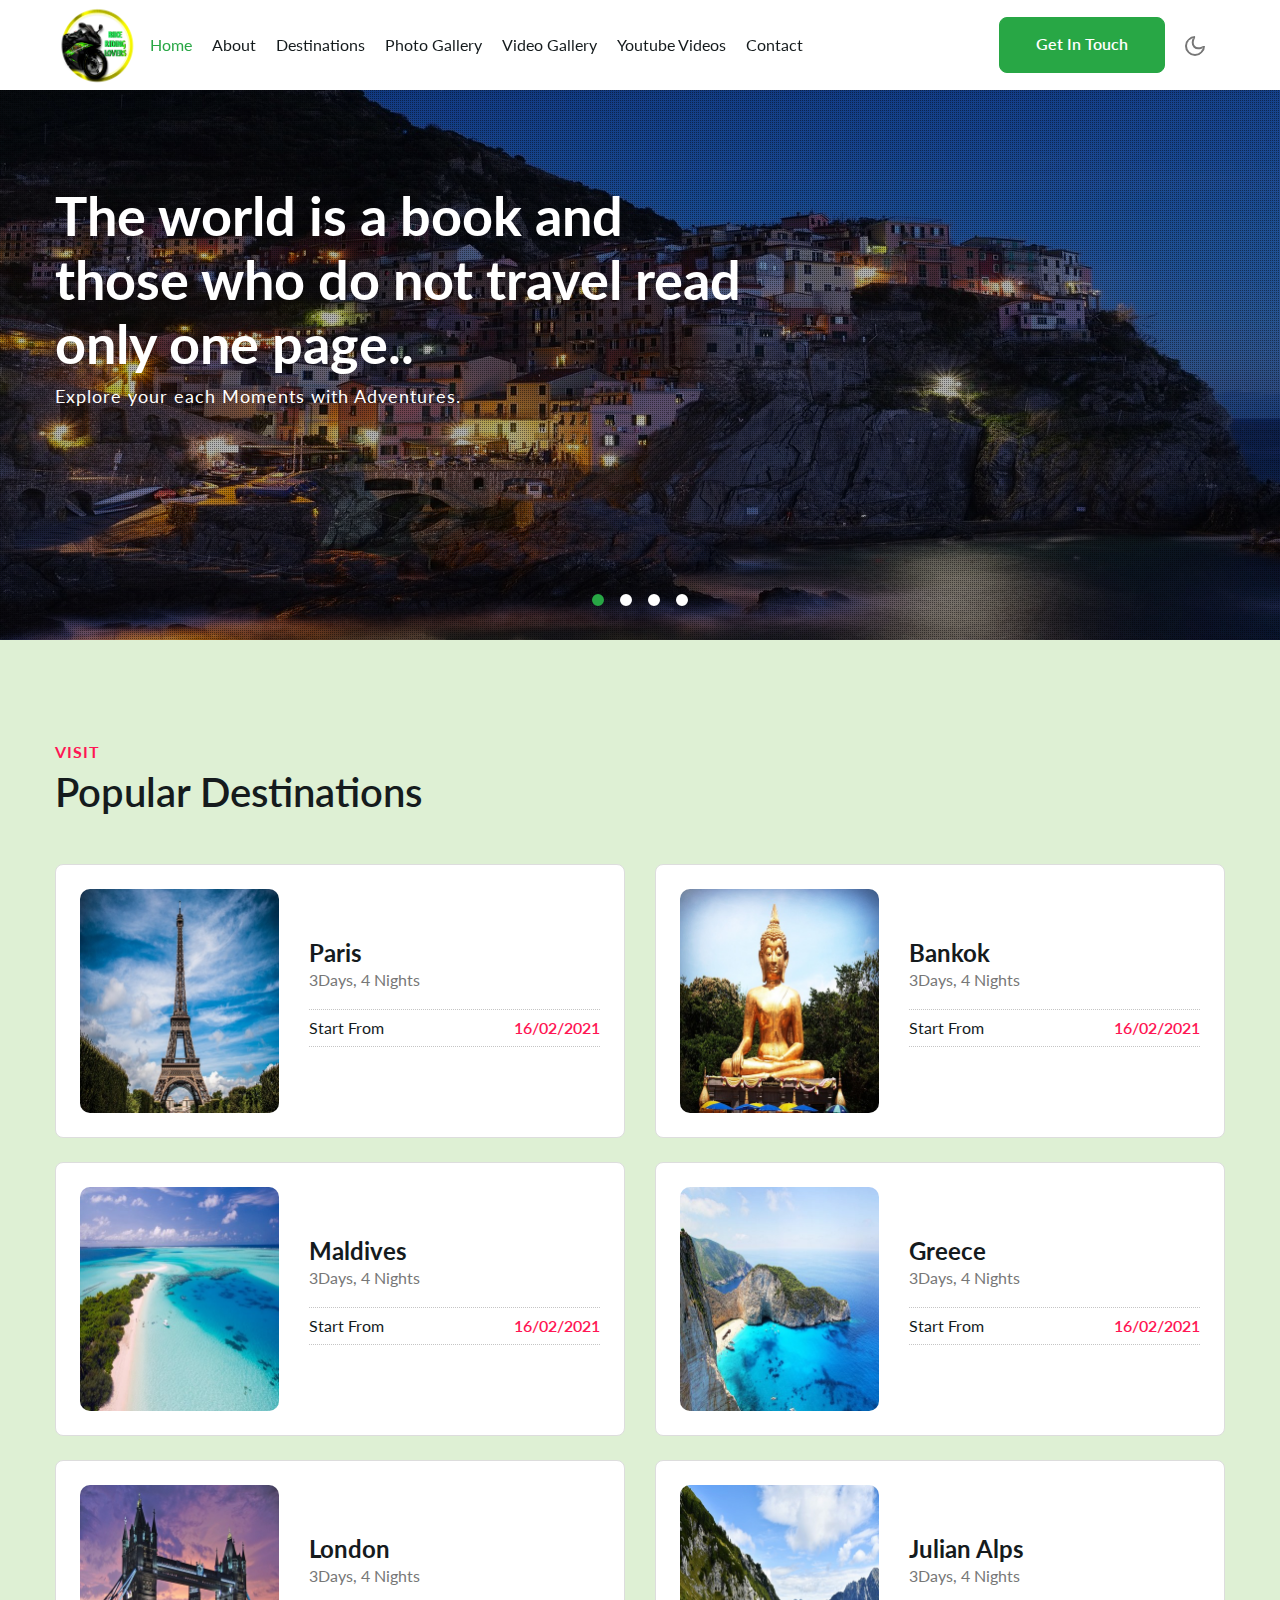
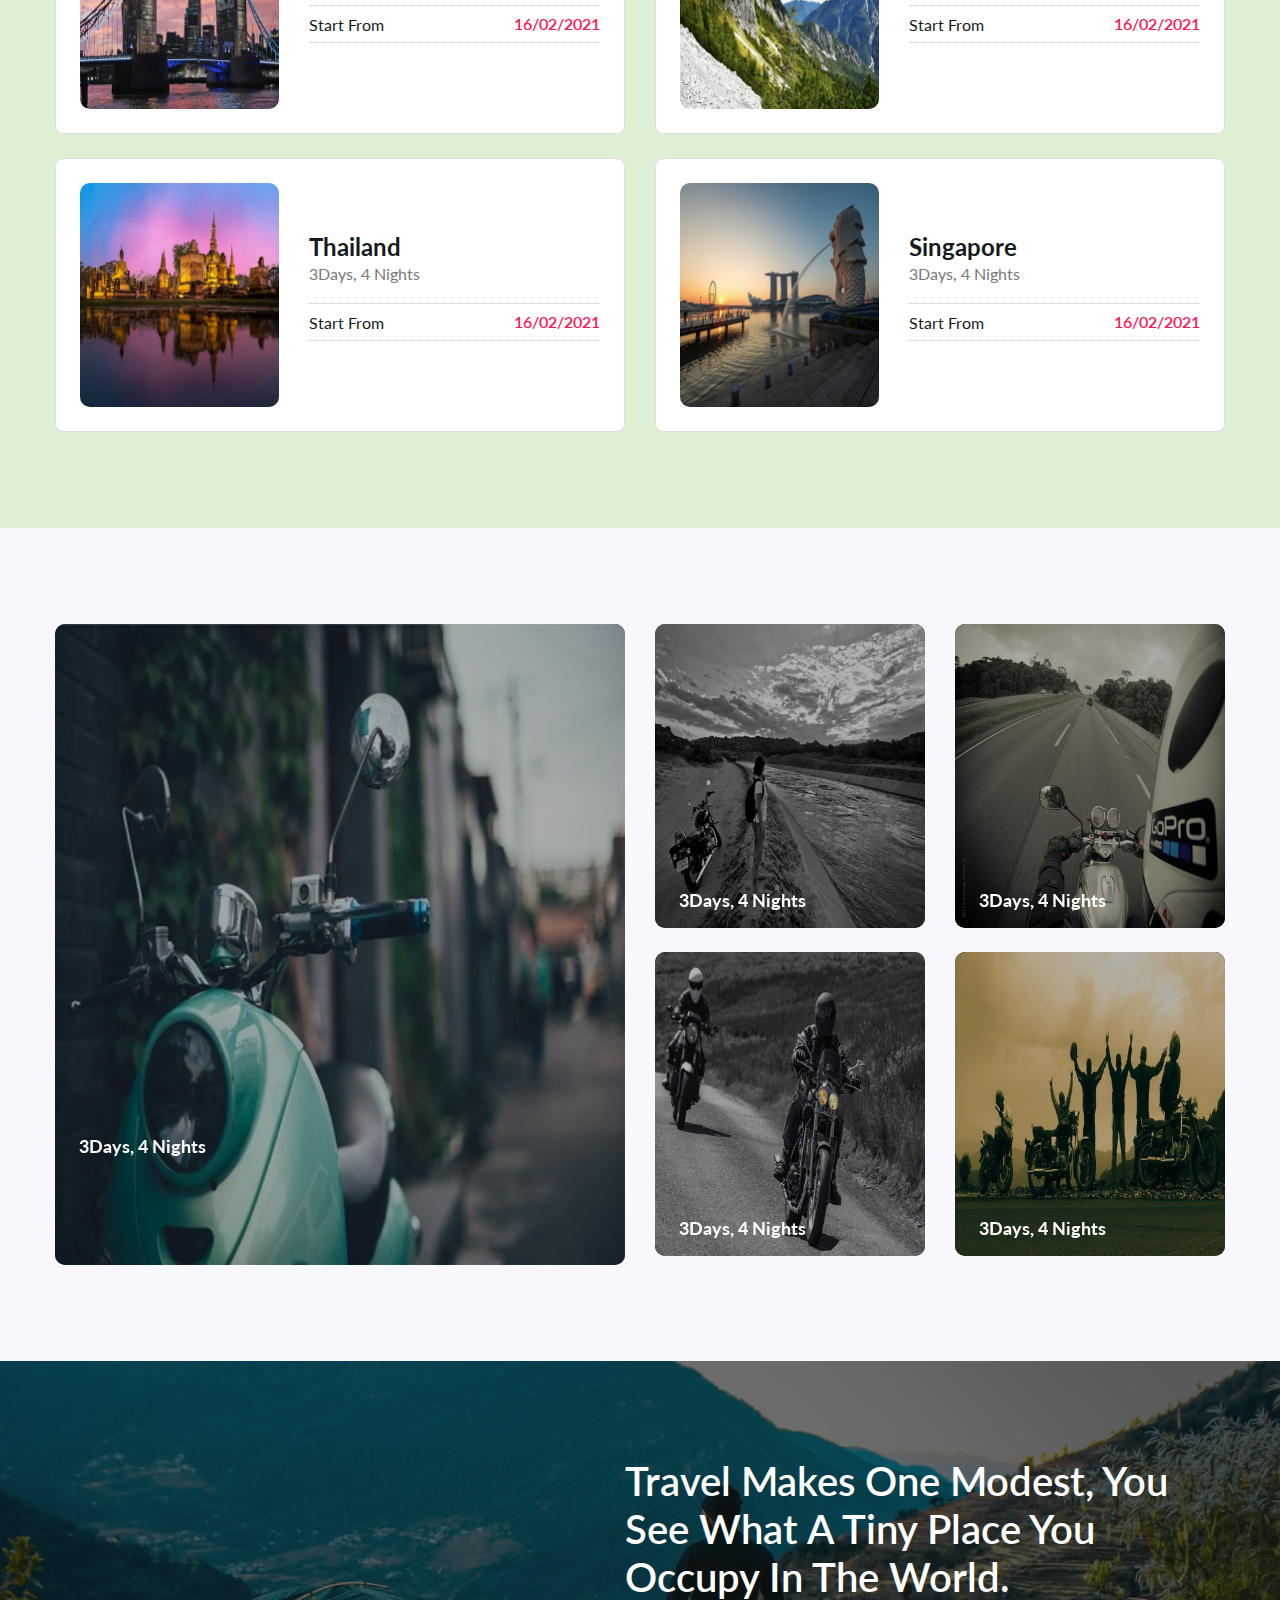
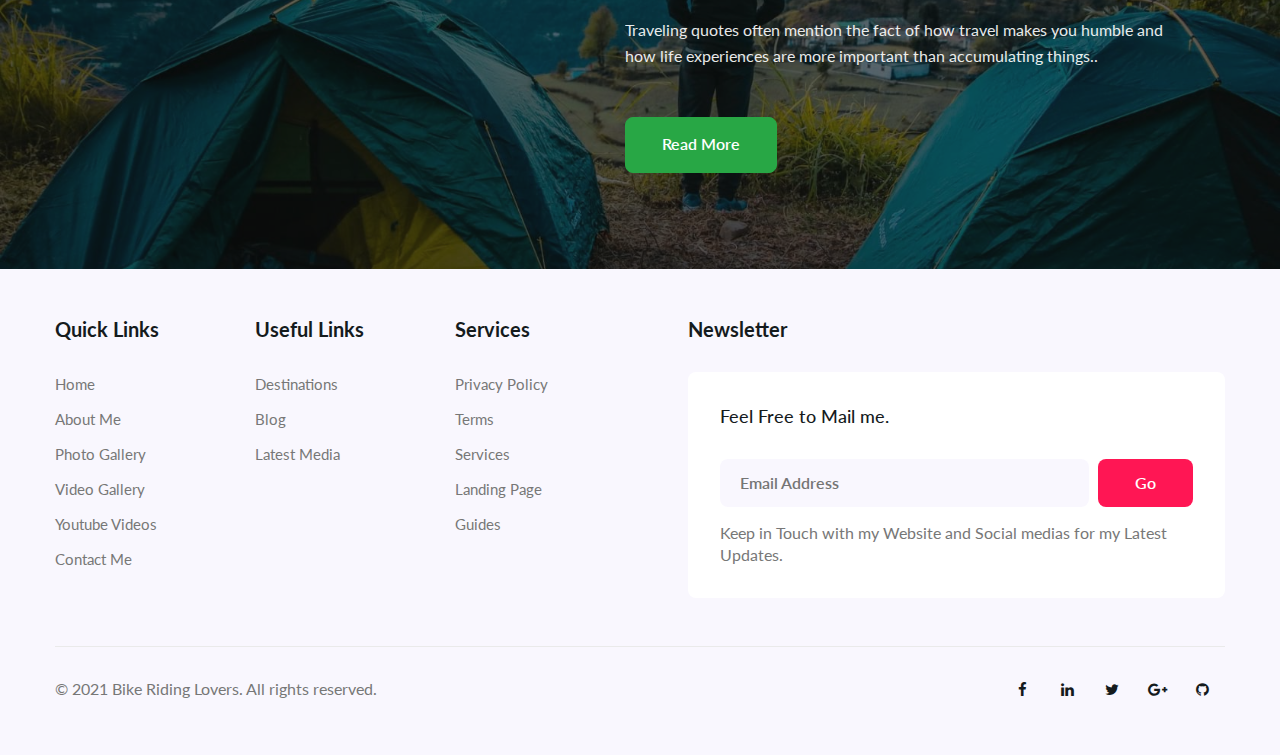
==== commit 39492af4: "final" ====
--- a/index.html
+++ b/index.html
@@ -346,7 +346,7 @@
             <div class="maghny-gd-1 col-lg-6">
               <div class="maghny-grid">
                 <figure class="effect-lily border-radius  m-0">
-                    <img class="img-fluid" src="http://www.simpleimageresizer.com/_uploads/photos/ad74de5e/biker-407123_1920_1_600x655.jpg" alt="" />
+                    <img class="img-fluid" src="assets/images/scooter.jpg" alt="" />
                     <figcaption>
                         <div>
                             <h4>3Days, 4 Nights</h4>
